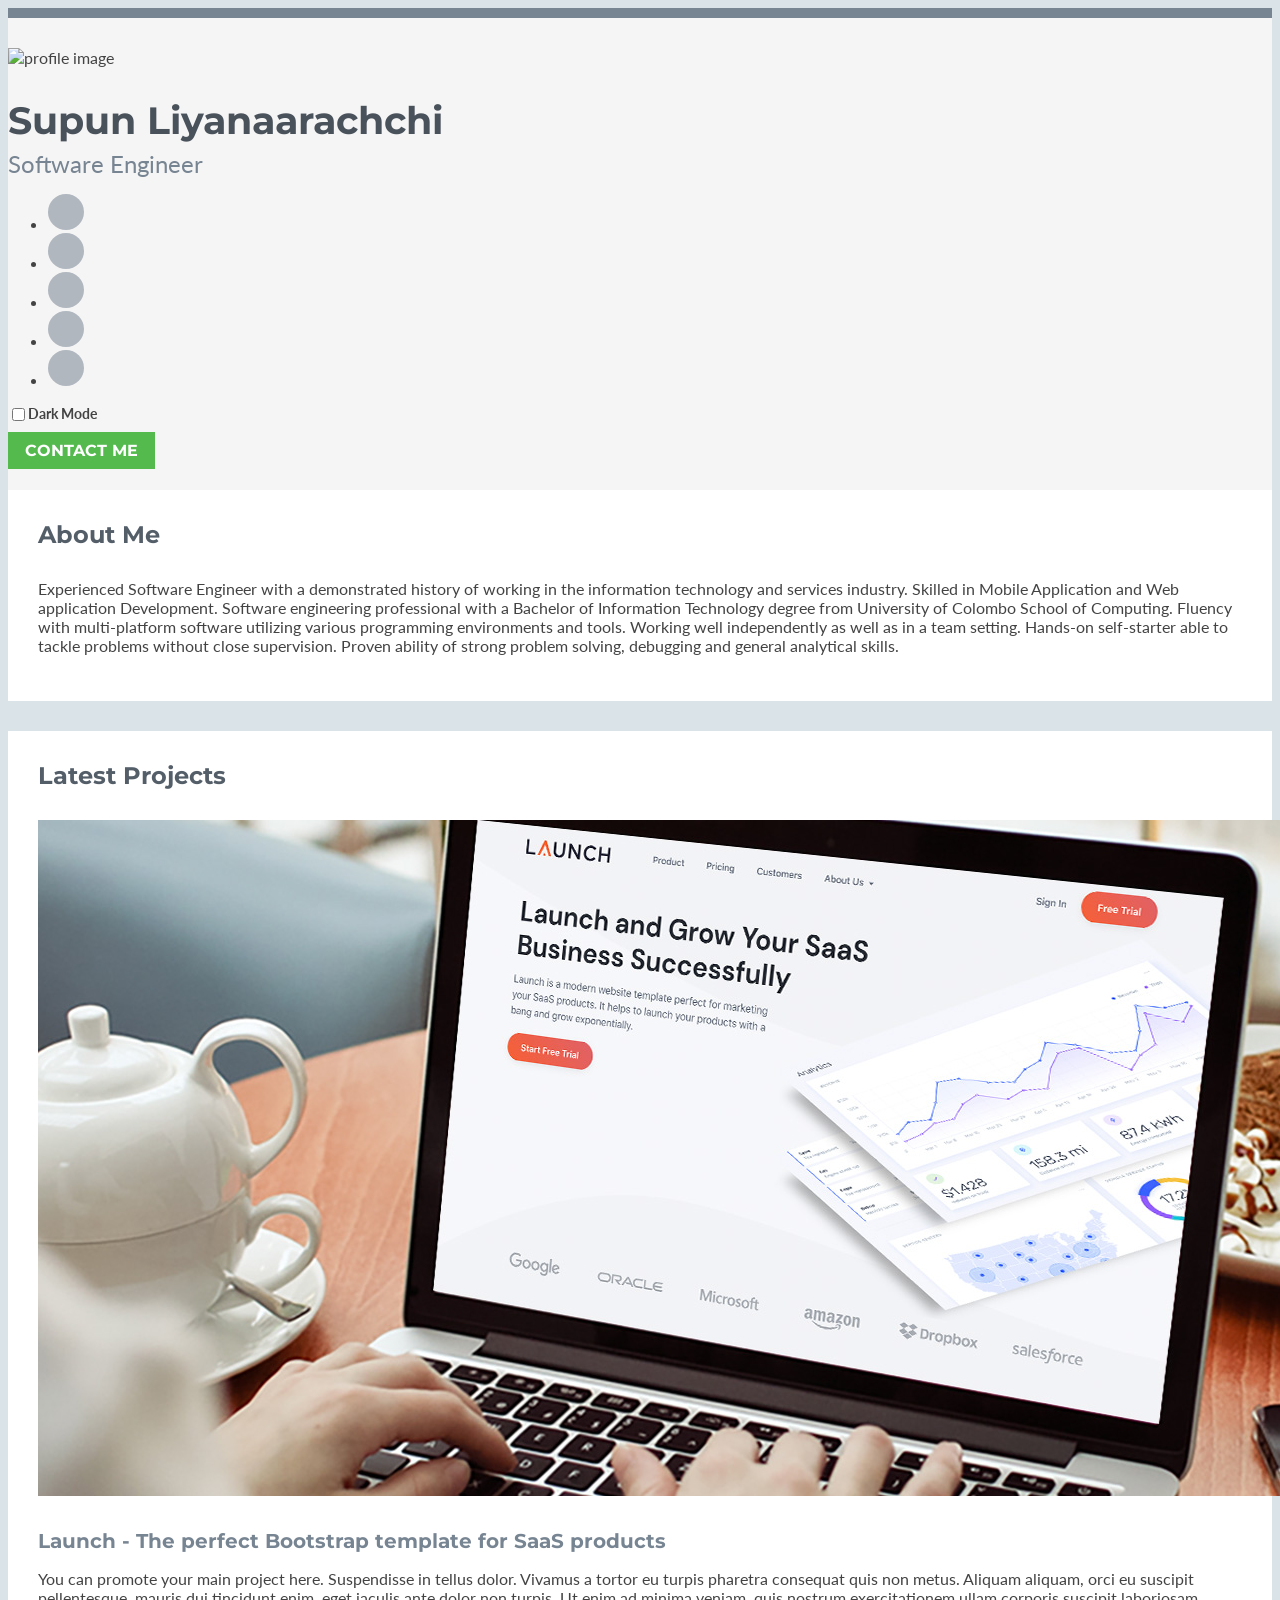
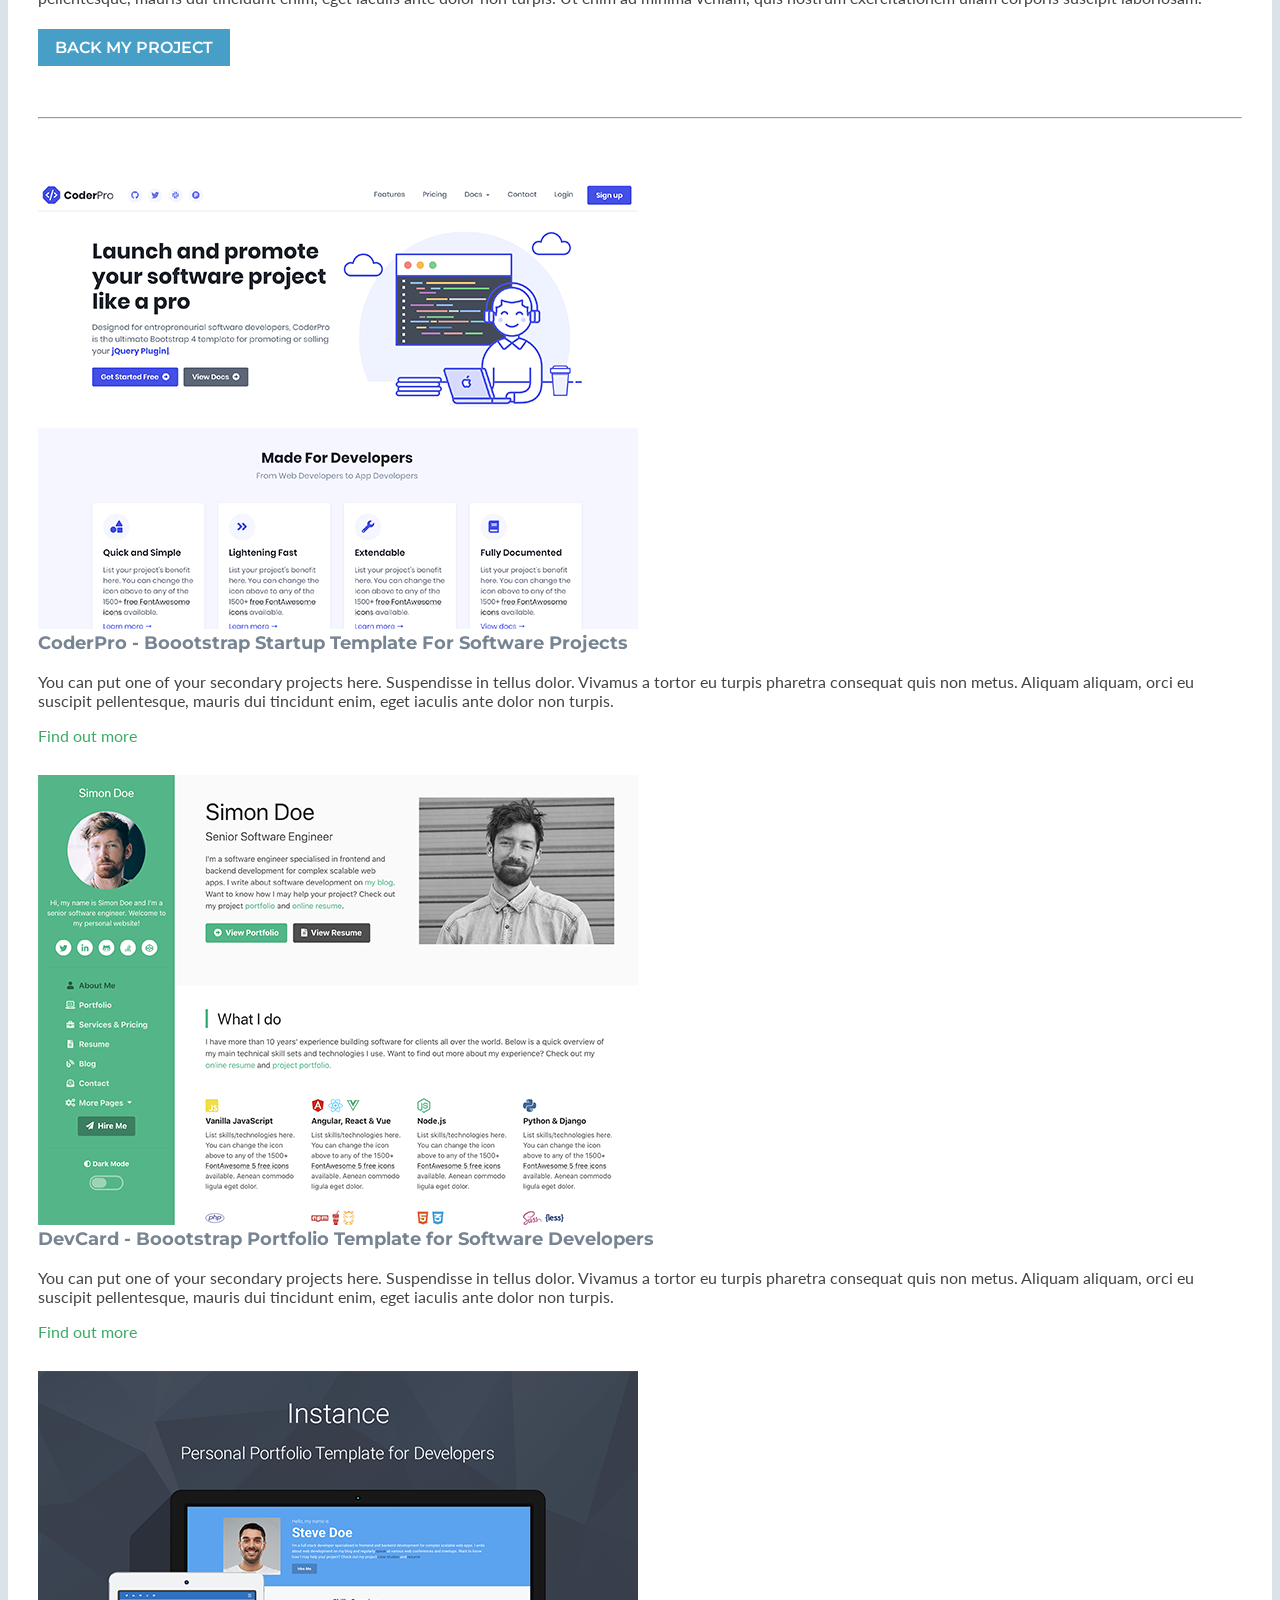
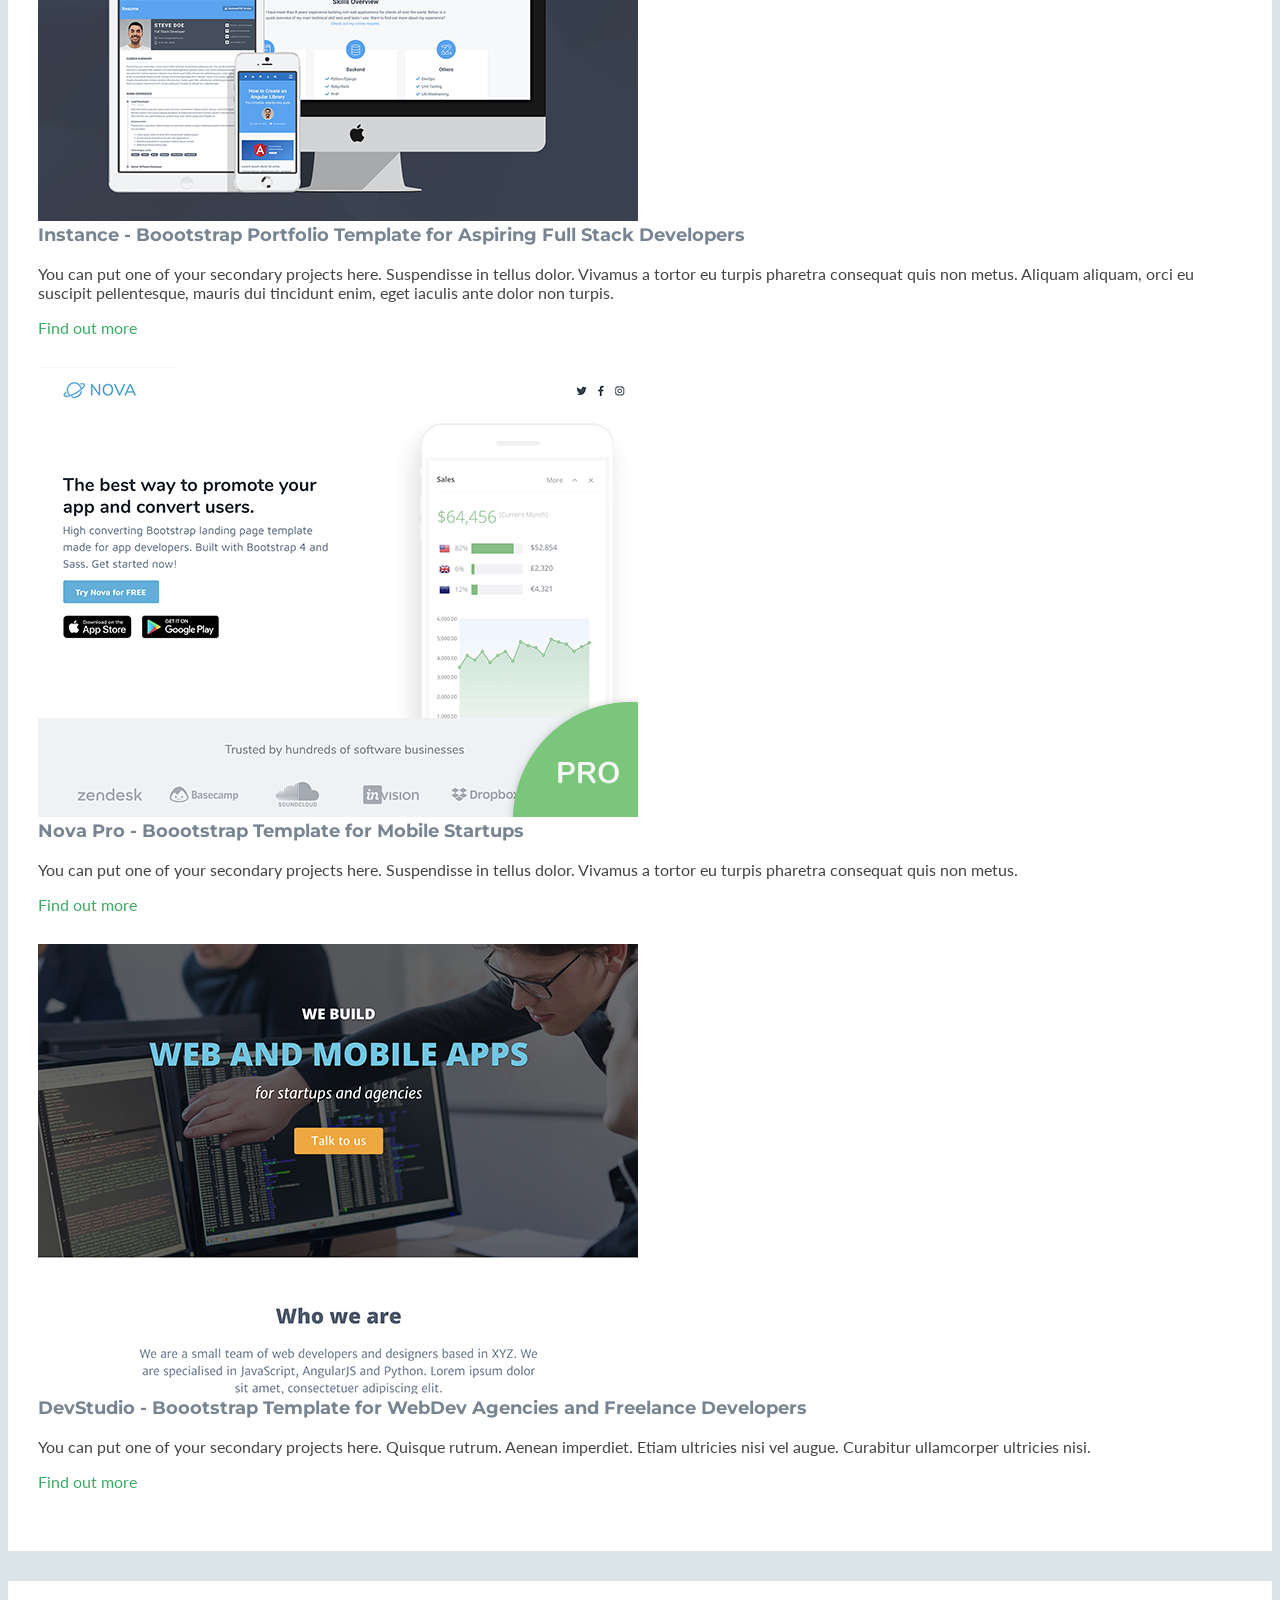
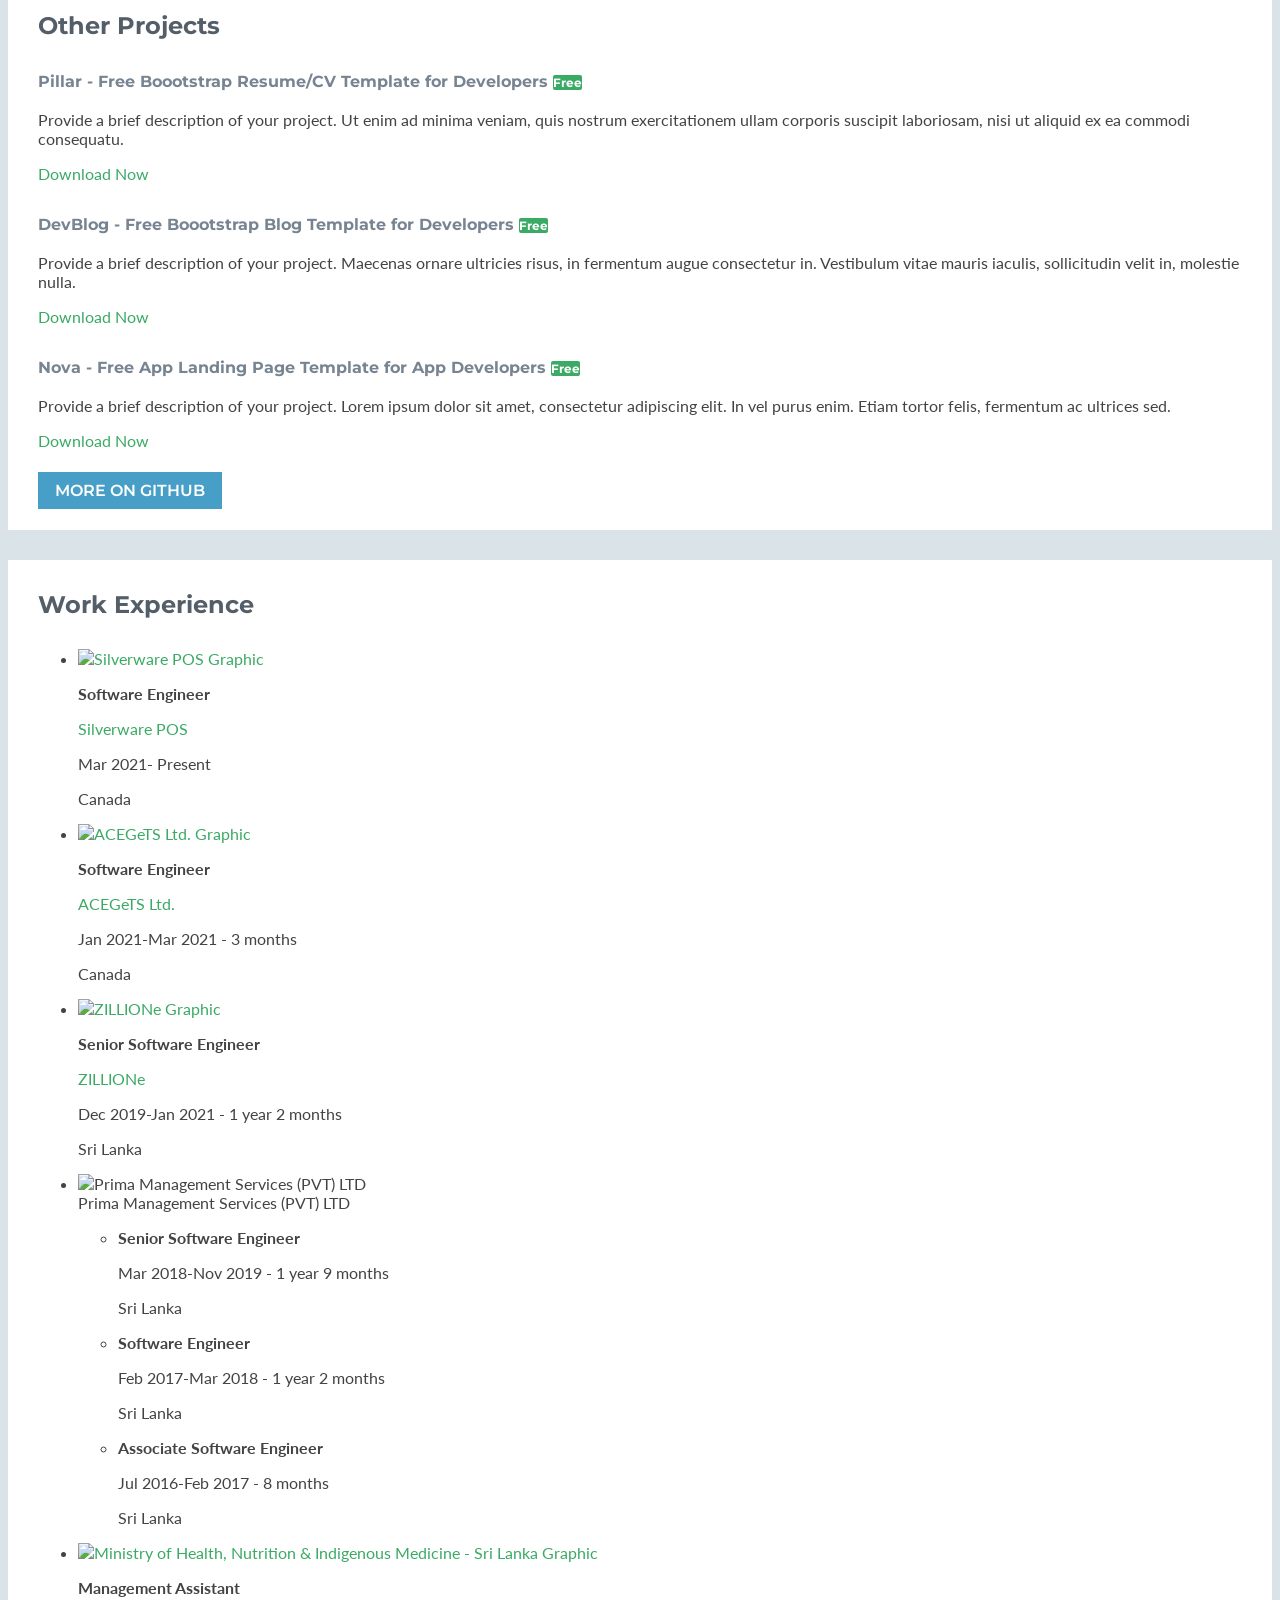
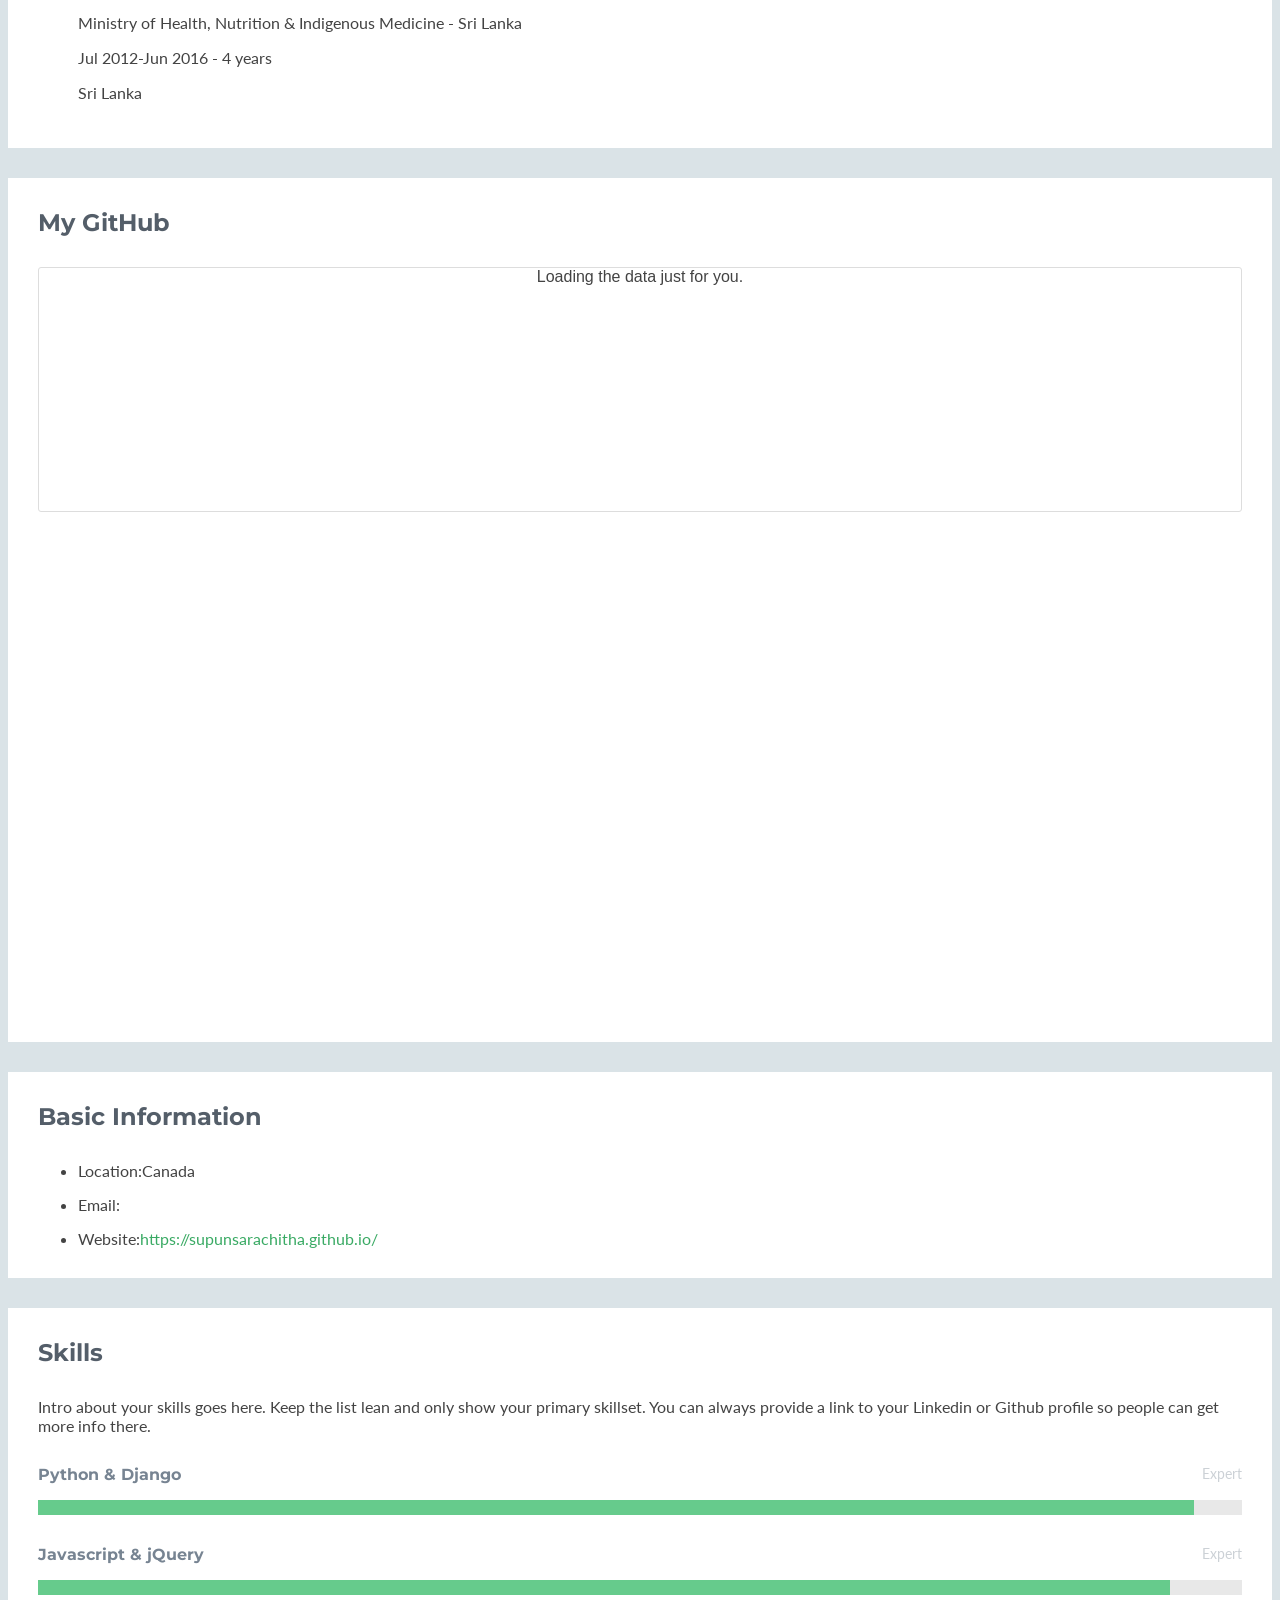
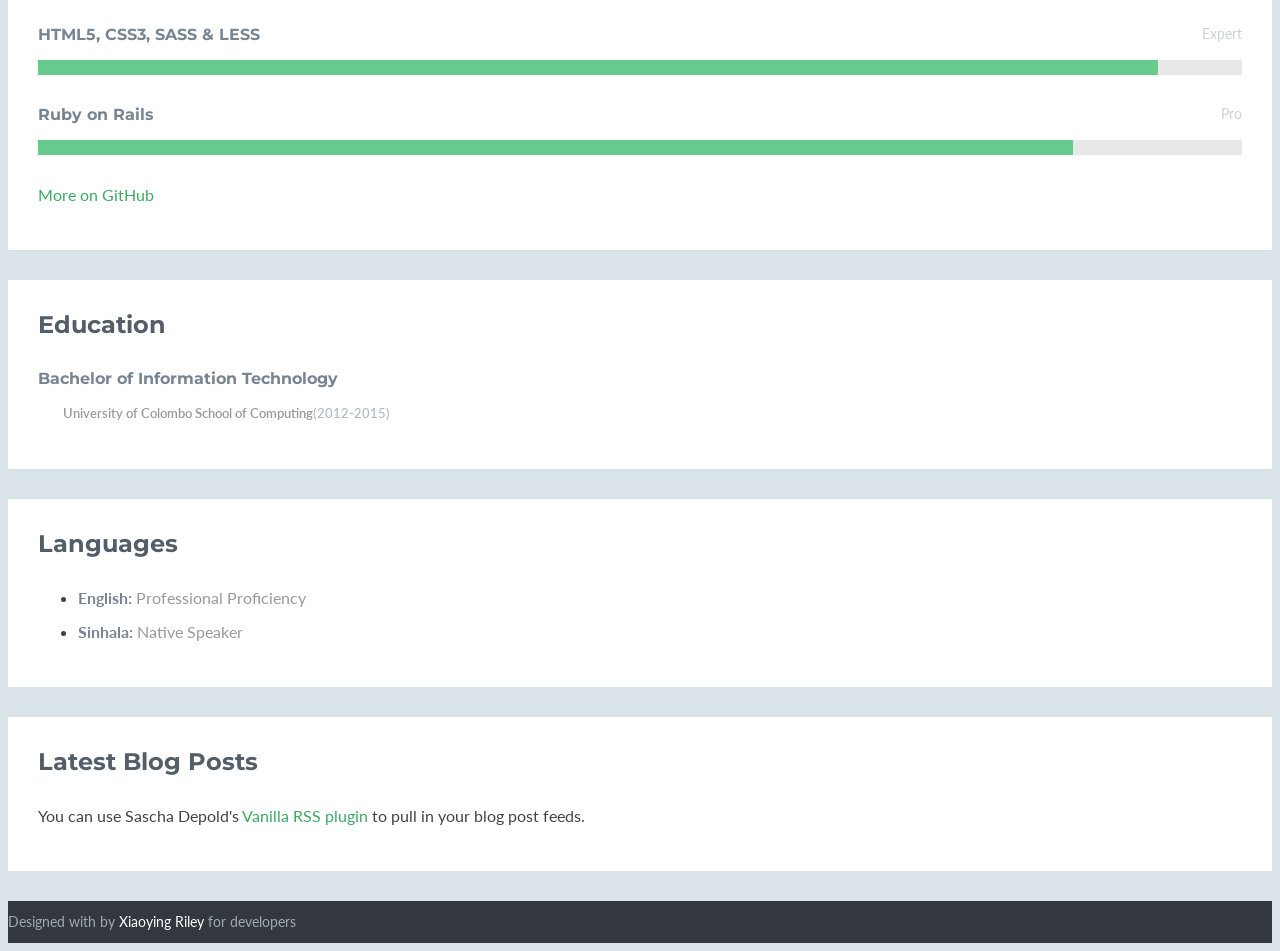
==== index.html @ ef803d2c "github activity" ====
<!DOCTYPE html>
<html lang="en">

<head>
    <title>Supun Liyanaarachchi</title>
    <!-- Meta -->
    <meta charset="utf-8">
    <meta http-equiv="X-UA-Compatible" content="IE=edge">
    <meta name="viewport" content="width=device-width, initial-scale=1.0">
    <meta name="description" content="Boootstrap Portfolio/Resume Theme for Developers">
    <meta name="author" content="Xiaoying Riley at 3rd Wave Media">
    <link rel="shortcut icon" href="favicon.ico">

    <link href='https://fonts.googleapis.com/css?family=Lato:300,400,300italic,400italic' rel='stylesheet'
        type='text/css'>
    <link href='https://fonts.googleapis.com/css?family=Montserrat:400,700' rel='stylesheet' type='text/css'>

    <!-- FontAwesome JS -->
    <script defer src="assets/fontawesome/js/all.js"></script>

    <!-- Global CSS -->
    <link rel="stylesheet" href="assets/plugins/bootstrap/css/bootstrap.min.css">

    <!-- github calendar css -->
    <link rel="stylesheet" href="assets/plugins/github-calendar/dist/github-calendar-responsive.css">
    <!-- github activity css -->
    <link rel="stylesheet" href="https://cdnjs.cloudflare.com/ajax/libs/octicons/2.0.2/octicons.min.css">
    <link rel="stylesheet" href="assets/plugins/github-activity/src/github-activity.css">

    <!-- Theme CSS -->
    <link id="theme-style" rel="stylesheet" href="assets/css/styles.css">

</head>

<body>
    <!-- ******HEADER****** -->
    <header class="header">
        <div class="container">
            <div class="row align-items-center">
                <div class="col">
                    <img class="profile-image img-fluid float-start rounded-circle" height="170" width="170"
                        src="https://media-exp1.licdn.com/dms/image/C5103AQHEOmIhoT8UpA/profile-displayphoto-shrink_800_800/0/1518529132524?e=2147483647&v=beta&t=quNPEr75dv-O14SA8DXEyCL1YV0U2v4oKPKaS4ZX-0k"
                        alt="profile image" />
                    <div class="profile-content">
                        <h1 class="name">Supun Liyanaarachchi</h1>
                        <h2 class="desc">Software Engineer</h2>
                        <ul class="social list-inline">
                            <li class="list-inline-item"><a href="https://www.linkedin.com/in/supunliynaarachchi/"><i
                                        class="fab fa-linkedin-in"></i></a></li>
                            <li class="list-inline-item"><a href="https://github.com/supunsarachitha"><i
                                        class="fab fa-github-alt"></i></a></li>
                            <li class="list-inline-item"><a
                                    href="https://stackoverflow.com/users/9326622/supun-liyanaarachchi"><i
                                        class="fab fa-stack-overflow"></i></a></li>
                            <li class="list-inline-item last-item"><a
                                    href="https://www.facebook.com/ssliyanaarachchi"><i class="fab fa-codepen"></i></a>
                            </li>
                            <li class="list-inline-item"><a href="https://twitter.com/supunsarachitha"><i
                                        class="fab fa-twitter"></i></a></li>
                        </ul>
                    </div>
                    <!--//profile-->
                </div>
                <!--//col-->
                <div class="col-12 col-md-auto">
                    <div class="dark-mode-switch d-flex">
                        <div class="form-check form-switch mx-auto mx-md-0">
                            <input type="checkbox" class="form-check-input me-2" id="darkSwitch" />
                            <label class="custom-control-label" for="darkSwitch">Dark Mode</label>
                        </div>
                    </div>
                    <!--//dark-mode-switch-->
                    <a class="btn btn-cta-primary" href="https://themes.3rdwavemedia.com/" target="_blank"><i
                            class="fas fa-paper-plane"></i> Contact Me</a>
                </div>
                <!--//col-->
            </div>
            <!--//row-->
        </div>
        <!--//container-->
    </header>
    <!--//header-->

    <div class="container sections-wrapper py-5">
        <div class="row">
            <div class="primary col-lg-8 col-12">
                <section class="about section">
                    <div class="section-inner shadow-sm rounded">
                        <h2 class="heading">About Me</h2>
                        <div class="content">
                            <p>Experienced Software Engineer with a demonstrated history of working in the information
                                technology and services industry. Skilled in Mobile Application and Web application
                                Development. Software engineering professional with a Bachelor of Information Technology
                                degree from University of Colombo School of Computing. Fluency with multi-platform
                                software utilizing various programming environments and tools. Working well
                                independently as well as in a team setting. Hands-on self-starter able to tackle
                                problems without close supervision. Proven ability of strong problem solving, debugging
                                and general analytical skills.</p>

                        </div>
                        <!--//content-->
                    </div>
                    <!--//section-inner-->
                </section>
                <!--//section-->

                <section class="latest section">
                    <div class="section-inner shadow-sm rounded">
                        <h2 class="heading">Latest Projects</h2>
                        <div class="content">

                            <div class="item featured text-center">

                                <div class="featured-image has-ribbon">
                                    <a href="https://themes.3rdwavemedia.com/bootstrap-templates/startup/launch-bootstrap-4-template-for-saas-businesses/"
                                        target="_blank">
                                        <img class="img-fluid project-image rounded shadow-sm"
                                            src="assets/images/projects/project-featured.jpg" alt="project name" />
                                    </a>
                                    <div class="ribbon">
                                        <div class="text">New</div>
                                    </div>
                                </div>

                                <h3 class="title mb-3"><a
                                        href="https://themes.3rdwavemedia.com/bootstrap-templates/startup/launch-bootstrap-4-template-for-saas-businesses/"
                                        target="_blank">Launch - The perfect Bootstrap template for SaaS products</a>
                                </h3>

                                <div class="desc text-start">
                                    <p>You can promote your main project here. Suspendisse in tellus dolor. Vivamus a
                                        tortor eu turpis pharetra consequat quis non metus. Aliquam aliquam, orci eu
                                        suscipit pellentesque, mauris dui tincidunt enim, eget iaculis ante dolor non
                                        turpis. Ut enim ad minima veniam, quis nostrum exercitationem ullam corporis
                                        suscipit laboriosam.</p>
                                </div>
                                <!--//desc-->
                                <a class="btn btn-cta-secondary"
                                    href="https://themes.3rdwavemedia.com/bootstrap-templates/startup/launch-bootstrap-4-template-for-saas-businesses/"
                                    target="_blank"><i class="fas fa-thumbs-up"></i> Back my project</a>
                            </div>
                            <!--//item-->
                            <hr class="divider" />
                            <div class="item row">
                                <a class="col-md-4 col-12"
                                    href="https://themes.3rdwavemedia.com/bootstrap-templates/startup/coderpro-bootstrap-4-startup-template-for-software-projects/"
                                    target="_blank">
                                    <img class="img-fluid project-image rounded shadow-sm"
                                        src="assets/images/projects/project-1.png" alt="project name" />
                                </a>
                                <div class="desc col-md-8 col-12">
                                    <h3 class="title"><a
                                            href="https://themes.3rdwavemedia.com/bootstrap-templates/startup/coderpro-bootstrap-4-startup-template-for-software-projects/"
                                            target="_blank">CoderPro - Boootstrap Startup Template For Software
                                            Projects</a></h3>
                                    <p class="mb-2">You can put one of your secondary projects here. Suspendisse in
                                        tellus dolor. Vivamus a tortor eu turpis pharetra consequat quis non metus.
                                        Aliquam aliquam, orci eu suscipit pellentesque, mauris dui tincidunt enim, eget
                                        iaculis ante dolor non turpis.</p>
                                    <p><a class="more-link"
                                            href="https://themes.3rdwavemedia.com/bootstrap-templates/startup/coderpro-bootstrap-4-startup-template-for-software-projects/"
                                            target="_blank"><i class="fas fa-external-link-alt"></i>Find out more</a>
                                    </p>
                                </div>
                                <!--//desc-->
                            </div>
                            <!--//item-->

                            <div class="item row">
                                <a class="col-md-4 col-12"
                                    href="https://themes.3rdwavemedia.com/bootstrap-templates/resume/devcard-bootstrap-4-vcard-portfolio-template-for-software-developers/"
                                    target="_blank">
                                    <img class="img-fluid project-image rounded shadow-sm"
                                        src="assets/images/projects/project-2.png" alt="project name" />
                                </a>
                                <div class="desc col-md-8 col-12">
                                    <h3 class="title"><a
                                            href="https://themes.3rdwavemedia.com/bootstrap-templates/resume/devcard-bootstrap-4-vcard-portfolio-template-for-software-developers/"
                                            target="_blank">DevCard - Boootstrap Portfolio Template for Software
                                            Developers</a></h3>
                                    <p class="mb-2">You can put one of your secondary projects here. Suspendisse in
                                        tellus dolor. Vivamus a tortor eu turpis pharetra consequat quis non metus.
                                        Aliquam aliquam, orci eu suscipit pellentesque, mauris dui tincidunt enim, eget
                                        iaculis ante dolor non turpis.</p>
                                    <p><a class="more-link"
                                            href="https://themes.3rdwavemedia.com/bootstrap-templates/resume/devcard-bootstrap-4-vcard-portfolio-template-for-software-developers/"
                                            target="_blank"><i class="fas fa-external-link-alt"></i>Find out more</a>
                                    </p>
                                </div>
                                <!--//desc-->
                            </div>
                            <!--//item-->

                            <div class="item row">
                                <a class="col-md-4 col-12"
                                    href="https://themes.3rdwavemedia.com/bootstrap-templates/resume/instance-bootstrap-portfolio-theme-for-developers/"
                                    target="_blank">
                                    <img class="img-fluid project-image rounded shadow-sm"
                                        src="assets/images/projects/project-3.png" alt="project name" />
                                </a>
                                <div class="desc col-md-8 col-12">
                                    <h3 class="title"><a
                                            href="https://themes.3rdwavemedia.com/bootstrap-templates/resume/instance-bootstrap-portfolio-theme-for-developers/"
                                            target="_blank">Instance - Boootstrap Portfolio Template for Aspiring Full
                                            Stack Developers</a></h3>
                                    <p class="mb-2">You can put one of your secondary projects here. Suspendisse in
                                        tellus dolor. Vivamus a tortor eu turpis pharetra consequat quis non metus.
                                        Aliquam aliquam, orci eu suscipit pellentesque, mauris dui tincidunt enim, eget
                                        iaculis ante dolor non turpis.</p>
                                    <p><a class="more-link"
                                            href="https://themes.3rdwavemedia.com/bootstrap-templates/resume/instance-bootstrap-portfolio-theme-for-developers/"
                                            target="_blank"><i class="fas fa-external-link-alt"></i>Find out more</a>
                                    </p>
                                </div>
                                <!--//desc-->
                            </div>
                            <!--//item-->

                            <div class="item row">
                                <a class="col-md-4 col-12"
                                    href="https://themes.3rdwavemedia.com/bootstrap-templates/startup/bootstrap-template-for-mobile-apps-nova-pro/"
                                    target="_blank">
                                    <img class="img-fluid project-image rounded shadow-sm"
                                        src="assets/images/projects/project-4.png" alt="project name" />
                                </a>
                                <div class="desc col-md-8 col-12">
                                    <h3 class="title"><a
                                            href="https://themes.3rdwavemedia.com/bootstrap-templates/startup/bootstrap-template-for-mobile-apps-nova-pro/"
                                            target="_blank">Nova Pro - Boootstrap Template for Mobile Startups</a></h3>
                                    <p class="mb-2">You can put one of your secondary projects here. Suspendisse in
                                        tellus dolor. Vivamus a tortor eu turpis pharetra consequat quis non metus.</p>
                                    <p><a class="more-link"
                                            href="https://themes.3rdwavemedia.com/bootstrap-templates/startup/bootstrap-template-for-mobile-apps-nova-pro/"
                                            target="_blank"><i class="fas fa-external-link-alt"></i>Find out more</a>
                                    </p>
                                </div>
                                <!--//desc-->
                            </div>
                            <!--//item-->
                            <div class="item row">
                                <a class="col-md-4 col-12"
                                    href="https://themes.3rdwavemedia.com/bootstrap-templates/startup/devstudio-bootstrap-theme-for-web-development-agencies-and-developers/"
                                    target="_blank">
                                    <img class="img-fluid project-image rounded shadow-sm"
                                        src="assets/images/projects/project-5.png" alt="project name" />
                                </a>
                                <div class="desc col-md-8 col-12">
                                    <h3 class="title"><a
                                            href="https://themes.3rdwavemedia.com/bootstrap-templates/startup/devstudio-bootstrap-theme-for-web-development-agencies-and-developers/"
                                            target="_blank">DevStudio - Boootstrap Template for WebDev Agencies and
                                            Freelance Developers</a></h3>
                                    <p class="mb-2"> You can put one of your secondary projects here. Quisque rutrum.
                                        Aenean imperdiet. Etiam ultricies nisi vel augue. Curabitur ullamcorper
                                        ultricies nisi.</p>
                                    <p><a class="more-link"
                                            href="https://themes.3rdwavemedia.com/bootstrap-templates/startup/devstudio-bootstrap-theme-for-web-development-agencies-and-developers/"
                                            target="_blank"><i class="fas fa-external-link-alt"></i>Find out more</a>
                                    </p>
                                </div>
                                <!--//desc-->
                            </div>
                            <!--//item-->

                        </div>
                        <!--//content-->
                    </div>
                    <!--//section-inner-->
                </section>
                <!--//section-->

                <section class="projects section">
                    <div class="section-inner shadow-sm rounded">
                        <h2 class="heading">Other Projects</h2>
                        <div class="content">
                            <div class="item">
                                <h3 class="title"><a
                                        href="https://themes.3rdwavemedia.com/bootstrap-templates/resume/free-bootstrap4-resume-cv-template-for-developers-pillar/"
                                        target="_blank">Pillar - Free Boootstrap Resume/CV Template for Developers</a>
                                    <span class="badge badge-theme">Free</span></h3>
                                <p class="summary">Provide a brief description of your project. Ut enim ad minima
                                    veniam, quis nostrum exercitationem ullam corporis suscipit laboriosam, nisi ut
                                    aliquid ex ea commodi consequatu.</p>
                                <p><a class="more-link"
                                        href="https://themes.3rdwavemedia.com/bootstrap-templates/resume/free-bootstrap4-resume-cv-template-for-developers-pillar/"
                                        target="_blank"><i class="fas fa-external-link-alt"></i>Download Now</a></p>
                            </div>
                            <!--//item-->
                            <div class="item">
                                <h3 class="title"><a
                                        href="https://themes.3rdwavemedia.com/bootstrap-templates/speciality/devblog-free-bootstrap-4-blog-template-for-developers/"
                                        target="_blank">DevBlog - Free Boootstrap Blog Template for Developers</a> <span
                                        class="badge badge-theme">Free</span></h3>
                                <p class="summary">Provide a brief description of your project. Maecenas ornare
                                    ultricies risus, in fermentum augue consectetur in. Vestibulum vitae mauris iaculis,
                                    sollicitudin velit in, molestie nulla. </p>
                                <p><a class="more-link"
                                        href="https://themes.3rdwavemedia.com/bootstrap-templates/speciality/devblog-free-bootstrap-4-blog-template-for-developers/"
                                        target="_blank"><i class="fas fa-external-link-alt"></i>Download Now</a></p>
                            </div>
                            <!--//item-->
                            <div class="item">
                                <h3 class="title"><a
                                        href="https://themes.3rdwavemedia.com/bootstrap-templates/startup/nova-bootstrap-landing-page-template-for-mobile-apps/"
                                        target="_blank">Nova - Free App Landing Page Template for App Developers</a>
                                    <span class="badge badge-theme">Free</span></h3>
                                <p class="summary">Provide a brief description of your project. Lorem ipsum dolor sit
                                    amet, consectetur adipiscing elit. In vel purus enim. Etiam tortor felis, fermentum
                                    ac ultrices sed.</p>
                                <p><a class="more-link"
                                        href="https://themes.3rdwavemedia.com/bootstrap-templates/startup/nova-bootstrap-landing-page-template-for-mobile-apps/"
                                        target="_blank"><i class="fas fa-external-link-alt"></i>Download Now</a></p>
                            </div>
                            <!--//item-->

                            <a class="btn btn-cta-secondary" href="#">More on GitHub <i
                                    class="fas fa-chevron-right pt-1"></i></a>

                        </div>
                        <!--//content-->
                    </div>
                    <!--//section-inner-->
                </section>
                <!--//section-->

                <section class="experience section">
                    <div class="section-inner shadow-sm rounded">
                        <h2 class="heading">Work Experience</h2>
                        <div class="content">
                            
                            <ul>
                                <li data-section="currentPositionsDetails"><a href="https://www.linkedin.com/company/silverwarepos?trk=public_profile_experience-item_profile-section-card_image-click" data-tracking-control-name="public_profile_experience-item_profile-section-card_image-click" data-tracking-will-navigate=""><img data-ghost-classes="artdeco-entity-image--ghost" data-ghost-url="https://static-exp1.licdn.com/sc/h/3dtfvv2esz58o2zimai1h3v2d" alt="Silverware POS Graphic" src="https://media-exp1.licdn.com/dms/image/C4D0BAQG6usCFtfNvqQ/company-logo_100_100/0/1520608640638?e=1655942400&amp;v=beta&amp;t=It7nSBOIxE_bzHGw9LdPoq_hMvAUIcFvcooMQnG-dDA" /></a>
                                <div>
                                <p><strong>Software Engineer</strong></p>
                                <p><a href="https://www.linkedin.com/company/silverwarepos?trk=public_profile_experience-item_profile-section-card_subtitle-click" data-tracking-control-name="public_profile_experience-item_profile-section-card_subtitle-click" data-tracking-will-navigate="">Silverware POS</a></p>
                                <div>
                                <p><time>Mar 2021</time>- Present</p>
                                <p>Canada</p>
                                </div>
                                </div>
                                </li>
                                <li data-section="pastPositionsDetails"><a href="https://www.linkedin.com/company/acegets?trk=public_profile_experience-item_profile-section-card_image-click" data-tracking-control-name="public_profile_experience-item_profile-section-card_image-click" data-tracking-will-navigate=""><img data-ghost-classes="artdeco-entity-image--ghost" data-ghost-url="https://static-exp1.licdn.com/sc/h/3dtfvv2esz58o2zimai1h3v2d" alt="ACEGeTS Ltd. Graphic" src="https://media-exp1.licdn.com/dms/image/C560BAQFDNVJv9rpn-g/company-logo_100_100/0/1621372270381?e=1655942400&amp;v=beta&amp;t=Z8d1a4zs6W7-lN0ahIS2Ry5ThI_vECAbMlPOnvpbhMQ" /></a>
                                <div>
                                <p><strong>Software Engineer</strong></p>
                                <p><a href="https://www.linkedin.com/company/acegets?trk=public_profile_experience-item_profile-section-card_subtitle-click" data-tracking-control-name="public_profile_experience-item_profile-section-card_subtitle-click" data-tracking-will-navigate="">ACEGeTS Ltd.</a></p>
                                <div>
                                <p><time>Jan 2021</time>-<time>Mar 2021 -&nbsp;</time>3 months</p>
                                <p>Canada</p>
                                </div>
                                </div>
                                </li>
                                <li data-section="pastPositionsDetails"><a href="https://www.linkedin.com/company/zillione?trk=public_profile_experience-item_profile-section-card_image-click" data-tracking-control-name="public_profile_experience-item_profile-section-card_image-click" data-tracking-will-navigate=""><img data-ghost-classes="artdeco-entity-image--ghost" data-ghost-url="https://static-exp1.licdn.com/sc/h/3dtfvv2esz58o2zimai1h3v2d" alt="ZILLIONe Graphic" src="https://media-exp1.licdn.com/dms/image/C560BAQGYh4rrUYBYOA/company-logo_100_100/0/1612410841881?e=1655942400&amp;v=beta&amp;t=NizSPtelvcMw4BnJaFmkA6wG0iB_v7CAoY4exoJI12o" /></a>
                                <div>
                                <p><strong>Senior Software Engineer</strong></p>
                                <p><a href="https://www.linkedin.com/company/zillione?trk=public_profile_experience-item_profile-section-card_subtitle-click" data-tracking-control-name="public_profile_experience-item_profile-section-card_subtitle-click" data-tracking-will-navigate="">ZILLIONe</a></p>
                                <div>
                                <p><time>Dec 2019</time>-<time>Jan 2021 -&nbsp;</time>1 year 2 months</p>
                                <p>Sri Lanka</p>
                                </div>
                                </div>
                                </li>
                                <li data-numcurrent="0" data-numpast="3">
                                <div>
                                <div><img data-ghost-classes="artdeco-entity-image--ghost" data-ghost-url="https://static-exp1.licdn.com/sc/h/3dtfvv2esz58o2zimai1h3v2d" alt="Prima Management Services (PVT) LTD" src="https://media-exp1.licdn.com/dms/image/C560BAQFjbReGTP3vQQ/company-logo_100_100/0/1638871559501?e=1655942400&amp;v=beta&amp;t=-69w88TSMnz2Y0bIYT5Ha_1I0QFauehqnsYHi9cgJaE" /></div>
                                <div>Prima Management Services (PVT) LTD</div>
                                </div>
                                <ul>
                                <li data-section="pastPositionsDetails">
                                <div>
                                <p><strong>Senior Software Engineer</strong></p>
                                <div>
                                <p><time>Mar 2018</time>-<time>Nov 2019 -&nbsp;</time>1 year 9 months</p>
                                <p>Sri Lanka</p>
                                </div>
                                </div>
                                </li>
                                <li data-section="pastPositionsDetails">
                                <div>
                                <p><strong>Software Engineer</strong></p>
                                <div>
                                <p><time>Feb 2017</time>-<time>Mar 2018 -&nbsp;</time>1 year 2 months</p>
                                <p>Sri Lanka</p>
                                </div>
                                </div>
                                </li>
                                <li data-section="pastPositionsDetails">
                                <div>
                                <p><strong>Associate Software Engineer</strong></p>
                                <div>
                                <p><time>Jul 2016</time>-<time>Feb 2017 -&nbsp;</time>8 months</p>
                                <p>Sri Lanka</p>
                                </div>
                                </div>
                                </li>
                                </ul>
                                </li>
                                <li data-section="pastPositionsDetails"><a href="https://www.linkedin.com/company/ministry-of-health-sri-lanka?trk=public_profile_experience-item_profile-section-card_image-click" data-tracking-control-name="public_profile_experience-item_profile-section-card_image-click" data-tracking-will-navigate=""><img data-ghost-classes="artdeco-entity-image--ghost" data-ghost-url="https://static-exp1.licdn.com/sc/h/3dtfvv2esz58o2zimai1h3v2d" alt="Ministry of Health, Nutrition &amp; Indigenous Medicine - Sri Lanka Graphic" src="https://media-exp1.licdn.com/dms/image/C510BAQFl01DQn4mUPg/company-logo_100_100/0/1573695292546?e=1655942400&amp;v=beta&amp;t=KSmvHmxSQPS6GusTMBH23mx2wb5C1ZfWkVczYmuHcHI" /></a>
                                <div>
                                <p><strong>Management Assistant</strong></p>
                                <p>Ministry of Health, Nutrition &amp; Indigenous Medicine - Sri Lanka</p>
                                <div>
                                <p><time>Jul 2012</time>-<time>Jun 2016 -&nbsp;</time>4 years</p>
                                <p>Sri Lanka</p>
                                </div>
                                </div>
                                </li>
                                </ul>

                        </div>
                        <!--//content-->
                    </div>
                    <!--//section-inner-->
                </section>
                <!--//section-->
                <section class="github section">

                    <div class="section-inner shadow-sm rounded">
                        <h2 class="heading">My GitHub</h2>
                       <!-- Include the library. -->
<script
  src="https://unpkg.com/github-calendar@latest/dist/github-calendar.min.js"
></script>

<!-- Optionally, include the theme (if you don't want to struggle to write the CSS) -->
<link
   rel="stylesheet"
   href="https://unpkg.com/github-calendar@latest/dist/github-calendar-responsive.css"
/>

<!-- Prepare a container for your calendar. -->
<div class="calendar">
    <!-- Loading stuff -->
    Loading the data just for you.
</div>

<script>
    //GitHubCalendar(".calendar", "supunsarachitha");
    // or enable responsive functionality
    GitHubCalendar(".calendar", "supunsarachitha", { responsive: true });
</script>

<link rel="stylesheet" href="https://unpkg.com/octicons@4.4.0/build/font/octicons.css">
<link rel="stylesheet" href="https://unpkg.com/github-activity-feed@latest/dist/github-activity.min.css">

<script type="text/javascript" src="https://unpkg.com/mustache@4.2.0/mustache.min.js"></script>
<script type="text/javascript" src="https://unpkg.com/github-activity-feed@latest/dist/github-activity.min.js"></script>

<!-- if using dark theme add this in addition to the main CSS file -->
<link rel="stylesheet" href="https://unpkg.com/github-activity-feed@latest/dist/github-activity.dark.min.css">

                        <div id="ghfeed" class="ghfeed">
                        </div>
                        <!--//ghfeed-->
                        <script>
                            GitHubActivity.feed({
                                username: "supunsarachitha",
                                repository: "your-repo", // optional
                                selector: "#feed",
                                limit: 20, // optional
                                });
                        </script>
                    </div>
                    <!--//secton-inner-->
                </section>
                <!--//section-->
            </div>
            <!--//primary-->
            <div class="secondary col-lg-4 col-12">
                <aside class="info aside section">
                    <div class="section-inner shadow-sm rounded">
                        <h2 class="heading sr-only">Basic Information</h2>
                        <div class="content">
                            <ul class="list-unstyled">
                                <li><i class="fas fa-map-marker-alt"></i><span class="sr-only">Location:</span>Canada
                                </li>
                                <li><i class="fas fa-envelope"></i><span class="sr-only">Email:</span><a href="#"></a>
                                </li>
                                <li><i class="fas fa-link"></i><span class="sr-only">Website:</span><a
                                        href="#">https://supunsarachitha.github.io/</a></li>
                            </ul>
                        </div>
                        <!--//content-->
                    </div>
                    <!--//section-inner-->
                </aside>
                <!--//aside-->

                <aside class="skills aside section">
                    <div class="section-inner shadow-sm rounded">
                        <h2 class="heading">Skills</h2>
                        <div class="content">
                            <p class="intro">
                                Intro about your skills goes here. Keep the list lean and only show your primary
                                skillset. You can always provide a link to your Linkedin or Github profile so people can
                                get more info there.</p>

                            <div class="skillset">

                                <div class="item">
                                    <h3 class="level-title">Python &amp; Django<span class="level-label"
                                            data-bs-toggle="tooltip" data-bs-placement="left"
                                            title="You can use the tooltip to explain more about your skill level..."><i
                                                class="fas fa-info-circle"></i>Expert</span></h3>

                                    <div class="level-bar progress">
                                        <div class="progress-bar level-bar-inner" role="progressbar" style="width: 96%"
                                            aria-valuenow="96" aria-valuemin="0" aria-valuemax="96"></div>
                                    </div>
                                    <!--//level-bar-->
                                </div>
                                <!--//item-->

                                <div class="item">
                                    <h3 class="level-title">Javascript &amp; jQuery<span class="level-label"
                                            data-bs-toggle="tooltip" data-bs-placement="left"
                                            title="You can use the tooltip to explain more about your skill level..."><i
                                                class="fas fa-info-circle"></i>Expert</span></h3>
                                    <div class="level-bar progress">
                                        <div class="progress-bar level-bar-inner" role="progressbar" style="width: 94%"
                                            aria-valuenow="94" aria-valuemin="0" aria-valuemax="94"></div>
                                    </div>
                                    <!--//level-bar-->
                                </div>
                                <!--//item-->

                                <div class="item">
                                    <h3 class="level-title">HTML5, CSS3, SASS &amp; LESS<span class="level-label"
                                            data-bs-toggle="tooltip" data-bs-placement="left"
                                            title="You can use the tooltip to explain more about your skill level..."><i
                                                class="fas fa-info-circle"></i>Expert</span></h3>
                                    <div class="level-bar progress">
                                        <div class="progress-bar level-bar-inner" role="progressbar" style="width: 93%"
                                            aria-valuenow="93" aria-valuemin="0" aria-valuemax="96"></div>
                                    </div>
                                    <!--//level-bar-->
                                </div>
                                <!--//item-->

                                <div class="item">
                                    <h3 class="level-title">Ruby on Rails<span class="level-label"
                                            data-bs-toggle="tooltip" data-placement="left"
                                            title="You can use the tooltip to explain more about your skill level..."><i
                                                class="fas fa-info-circle"></i>Pro</span></h3>
                                    <div class="level-bar progress">
                                        <div class="progress-bar level-bar-inner" role="progressbar" style="width: 86%"
                                            aria-valuenow="86" aria-valuemin="0" aria-valuemax="96"></div>
                                    </div>
                                    <!--//level-bar-->
                                </div>
                                <!--//item-->

                                <p><a class="more-link" href="#"><i class="fas fa-external-link-alt"></i>More on
                                        GitHub</a></p>
                            </div>
                        </div>
                        <!--//content-->
                    </div>
                    <!--//section-inner-->
                </aside>
                <!--//section-->


                <aside class="education aside section">
                    <div class="section-inner shadow-sm rounded">
                        <h2 class="heading">Education</h2>
                        <div class="content">
                            <div class="item">
                                <h3 class="title"><i class="fas fa-graduation-cap"></i> Bachelor of Information Technology</h3>
                                <h4 class="university"> University of Colombo School of Computing<span class="year">(2012-2015)</span>
                                </h4>
                            </div>
                            <!--//item-->
                            <!-- <div class="item">
                                <h3 class="title"><i class="fas fa-graduation-cap"></i> BSc Computer Science</h3>
                                <h4 class="university">University of Bristol <span class="year">(2013-2017)</span></h4>
                            </div> -->
                            <!--//item-->
                        </div>
                        <!--//content-->
                    </div>
                    <!--//section-inner-->
                </aside>
                <!--//section-->

                <aside class="languages aside section">
                    <div class="section-inner shadow-sm rounded">
                        <h2 class="heading">Languages</h2>
                        <div class="content">
                            <ul class="list-unstyled">
                                <li class="item">
                                    <span class="title"><strong>English:</strong></span>
                                    <span class="level">Professional Proficiency <br class="visible-xs" /><i
                                            class="fas fa-star"></i> <i class="fas fa-star"></i> <i
                                            class="fas fa-star"></i> <i class="fas fa-star"></i> <i
                                            class="fas fa-star"></i> </span>
                                </li>
                                <!--//item-->
                                <li class="item">
                                    <span class="title"><strong>Sinhala:</strong></span>
                                    <span class="level"> Native Speaker <br class="visible-sm visible-xs" /><i
                                            class="fas fa-star"></i> <i class="fas fa-star"></i> <i
                                            class="fas fa-star"></i> <i class="fas fa-star-half"></i></span>
                                </li>
                                <!--//item-->
                            </ul>
                        </div>
                        <!--//content-->
                    </div>
                    <!--//section-inner-->
                </aside>
                <!--//section-->

                <aside class="blog aside section">
                    <div class="section-inner shadow-sm rounded">
                        <h2 class="heading">Latest Blog Posts</h2>
                        <p>You can use Sascha Depold's <a href="https://github.com/sdepold/jquery-rss"
                                target="_blank">Vanilla RSS plugin</a> to pull in your blog post feeds.</p>
                        <div id="rss-feeds" class="content">

                        </div>
                        <!--//content-->
                    </div>
                    <!--//section-inner-->
                </aside>
                <!--//section-->


            </div>
            <!--//secondary-->
        </div>
        <!--//row-->
    </div>
    <!--//masonry-->

    <!-- ******FOOTER****** -->
    <footer class="footer">
        <div class="container text-center">
            <!--/* This template is free as long as you keep the attribution link below. Thank you for your support. :) If you'd like to use the template without the attribution, you can buy the commercial license via our website: themes.3rdwavemedia.com */-->
            <small class="copyright">Designed with <i class="fas fa-heart"></i> by <a
                    href="https://themes.3rdwavemedia.com" target="_blank">Xiaoying Riley</a> for developers</small>
        </div>
        <!--//container-->
    </footer>
    <!--//footer-->

    <!-- Javascript -->
    <script type="text/javascript" src="assets/plugins/popper.min.js"></script>
    <script type="text/javascript" src="assets/plugins/bootstrap/js/bootstrap.min.js"></script>
    <script type="text/javascript" src="assets/plugins/vanilla-rss/dist/rss.global.min.js"></script>
    <script type="text/javascript" src="assets/plugins/dark-mode-switch/dark-mode-switch.min.js"></script>
    <!-- github calendar plugin -->
    <script type="text/javascript" src="assets/plugins/github-calendar/dist/github-calendar.min.js"></script>
    <!-- github activity plugin -->
    <script type="text/javascript" src="//cdnjs.cloudflare.com/ajax/libs/mustache.js/0.7.2/mustache.min.js"></script>
    <script type="text/javascript" src="assets/plugins/github-activity/src/github-activity.js"></script>
    <!-- custom js -->
    <script type="text/javascript" src="assets/js/main.js"></script>
    <script src="https://unpkg.com/github-calendar@latest/dist/github-calendar.min.js">
    </script>



</body>

</html>
---- assets/plugins/github-calendar/dist/github-calendar-responsive.css ----
:root {
  --color-calendar-graph-day-bg: #dddbdb;
  --color-calendar-graph-day-L1-bg: #39dd34;
  --color-calendar-graph-day-L2-bg: #45a045;
  --color-calendar-graph-day-L3-bg: #047526;
  --color-calendar-graph-day-L4-bg: #0a4208;
}

rect.ContributionCalendar-day[data-level='0'] {
    fill: var(--color-calendar-graph-day-bg);
}

rect.ContributionCalendar-day[data-level='1'] {
    fill: var(--color-calendar-graph-day-L1-bg);
}

rect.ContributionCalendar-day[data-level='2'] {
    fill: var(--color-calendar-graph-day-L2-bg);
}

rect.ContributionCalendar-day[data-level='3'] {
    fill: var(--color-calendar-graph-day-L3-bg);
}

rect.ContributionCalendar-day[data-level='4'] {
    fill: var(--color-calendar-graph-day-L4-bg);
}

.calendar .width-full > .float-left {
    display: none;
}

.calendar {
    font-family: Helvetica, arial;
    border: 1px solid #DDDDDD;
    border-radius: 3px;
    min-height: 243px;
    text-align: center;
    margin: 0 auto;
}

.calendar-graph text.wday,
.calendar-graph text.month {
    font-size: 10px;
    fill: #aaa;
}

.contrib-legend {
    text-align: right;
    padding: 0 14px 10px 0;
    display: inline-block;
    float: right;
}

.contrib-legend .legend {
    display: inline-block;
    list-style: none;
    margin: 0 5px;
    position: relative;
    bottom: -1px;
    padding: 0;
}

.contrib-legend .legend li {
    display: inline-block;
    width: 10px;
    height: 10px;
}

.text-small {
    font-size: 12px;
    color: #767676;
}

.calendar-graph {
    padding: 5px 0 0;
    text-align: center;
}

.contrib-column {
    padding: 15px 0;
    text-align: center;
    border-left: 1px solid #ddd;
    border-top: 1px solid #ddd;
    font-size: 11px;
}

.contrib-column-first {
    border-left: 0;
}

.table-column {
    display: table-cell;
    width: 1%;
    padding-right: 10px;
    padding-left: 10px;
    vertical-align: top;
}

.contrib-number {
    font-weight: 300;
    line-height: 1.3em;
    font-size: 24px;
    display: block;
    color: #333;
}

.calendar img.spinner {
    width: 70px;
    margin-top: 50px;
    min-height: 70px;
}

.monospace {
    text-align: center;
    color: #000;
    font-family: monospace;
}

.monospace a {
    color: #1D75AB;
    text-decoration: none;
}

.contrib-footer {
    font-size: 11px;
    padding: 0 10px 12px;
    text-align: left;
    width: 100%;
    box-sizing: border-box;
    height: 26px;
}

.left.text-muted {
    float: left;
    margin-left: 9px;
    color: #767676;
}
.left.text-muted a {
    color: #4078c0;
    text-decoration: none;
}
.left.text-muted a:hover,
.monospace a:hover {
    text-decoration: underline;
}

h2.f4.text-normal.mb-3 {
    display: none;
}

.float-left.text-gray {
    float: left;
}
#user-activity-overview{
    display:none;
}

.day-tooltip {
    white-space: nowrap;
    position: absolute;
    z-index: 99999;
    padding: 10px;
    font-size: 12px;
    color: #959da5;
    text-align: center;
    background: rgba(0,0,0,.85);
    border-radius: 3px;
    display: none;
    pointer-events: none;
}
.day-tooltip strong {
    color: #dfe2e5;
}
.day-tooltip.is-visible {
    display: block;
}
.day-tooltip:after {
    position: absolute;
    bottom: -10px;
    left: 50%;
    width: 5px;
    height: 5px;
    box-sizing: border-box;
    margin: 0 0 0 -5px;
    content: " ";
    border: 5px solid transparent;
    border-top-color: rgba(0,0,0,.85)
}

text.ContributionCalendar-label {
    fill: #ccc;
    font-size: 11px;
}
---- assets/plugins/github-activity/src/github-activity.css ----
/*!
 * GitHub Activity Stream - v0.1.4 - 10/7/2015
 * https://github.com/caseyscarborough/github-activity
 *
 * Copyright (c) 2015 Casey Scarborough
 * MIT License
 * http://opensource.org/licenses/MIT
 */

.gha-feed {
  width: 100%;
  height: 100%;
  background: #fff;
  font-weight: bold;
  font-size: 14px;
  font-family: Helvetica, arial, freesans, clean, sans-serif;
  line-height: 1.3;
  overflow-y: auto;
  border: 1px solid #ddd;
}

.gha-feed, .gha-feed h2, .gha-feed h3, .gha-feed p, .gha-feed ul, .gha-feed li {
  margin: 0;
  padding: 0;
}

.gha-feed ul {
  list-style-type: none;
  padding: 0;
  margin: 0;
}

.gha-feed li {
  list-style-type: none;
  line-height: 1.4;
}

.gha-feed small{
  color: #666;
  font-weight: normal;
  font-size: 13px;
}

.gha-feed small a {
  font-weight: normal;
}

.gha-feed small a .more-commits { font-size: 11px; }

span.gha-time {
  color: #bbb;
  font-weight: normal; 
  font-size: 12px; 
}

.gha-feed a {
  color: #4183c4;
  text-decoration: none;
  font-weight: bold;
}

.gha-feed a:hover {
  text-decoration: underline;
}

.gha-feed pre {
  padding: 0;
  border: 0;
  border-radius: 0;
  box-shadow: 1px 1px 4px #bbb;
  color: white;
}

.gha-header {
  position: absolute;
  top: 1px;
  left: 1px;
  width: calc(100% - 20px);
  padding: 10px;
  height: 67px;
  border-bottom: 1px solid #ddd;
  background: #ffffff; /* Old browsers */
  background: -moz-linear-gradient(top,  #ffffff 0%, #f4f4f4 100%); /* FF3.6+ */
  background: -webkit-gradient(linear, left top, left bottom, color-stop(0%,#ffffff), color-stop(100%,#f4f4f4)); /* Chrome,Safari4+ */
  background: -webkit-linear-gradient(top,  #ffffff 0%,#f4f4f4 100%); /* Chrome10+,Safari5.1+ */
  background: -o-linear-gradient(top,  #ffffff 0%,#f4f4f4 100%); /* Opera 11.10+ */
  background: -ms-linear-gradient(top,  #ffffff 0%,#f4f4f4 100%); /* IE10+ */
  background: linear-gradient(to bottom,  #ffffff 0%,#f4f4f4 100%); /* W3C */
  filter: progid:DXImageTransform.Microsoft.gradient( startColorstr='#ffffff', endColorstr='#f4f4f4',GradientType=0 ); /* IE6-9 */
}

.gha-footer {
  position: absolute;
  bottom: -1px;
  left: 1px;
  padding: 5px;
  border-top: 1px solid #ddd;
  height: 16px;
  width: calc(100% - 15px);
  background: #ffffff; /* Old browsers */
  background: -moz-linear-gradient(top,  #ffffff 0%, #f4f4f4 100%); /* FF3.6+ */
  background: -webkit-gradient(linear, left top, left bottom, color-stop(0%,#ffffff), color-stop(100%,#f4f4f4)); /* Chrome,Safari4+ */
  background: -webkit-linear-gradient(top,  #ffffff 0%,#f4f4f4 100%); /* Chrome10+,Safari5.1+ */
  background: -o-linear-gradient(top,  #ffffff 0%,#f4f4f4 100%); /* Opera 11.10+ */
  background: -ms-linear-gradient(top,  #ffffff 0%,#f4f4f4 100%); /* IE10+ */
  background: linear-gradient(to bottom,  #ffffff 0%,#f4f4f4 100%); /* W3C */
  filter: progid:DXImageTransform.Microsoft.gradient( startColorstr='#ffffff', endColorstr='#f4f4f4',GradientType=0 ); /* IE6-9 */
  color: #495961;
  font-size: 13px;
  padding-left: 10px;
}

.gha-footer a {
  float: right;
  color: #495961;
  padding-right: 20px;
  font-size: 13px;
  font-weight: bold;
}

.gha-footer a:hover { text-decoration: none; }
.gha-header a:hover { text-decoration: none; }

.gha-github-icon {
  display: inline;
  float: left;
  padding: 9px 0 0;
  width: 35px;
  height: 35px;
  color: #495961;
}

.gha-github-icon .octicon {
  font: normal normal 40px octicons;
}

.gha-gravatar {
  display: inline;
  float: right;
  margin-right: 10px;
  padding-right: 20px;
  max-width: 60px;
  height: 67px;
}

.gha-gravatar img {
  padding: 3px;
  width: 100%;
  border: 1px solid #ddd;
  box-shadow: 1px 1px 3px #ccc;
}

.gha-activity {
  clear: both;
  padding: 10px 0;
  width: 100%;
  border-bottom: 1px solid #ddd;
}


.gha-activity.gha-small {
  font-weight: normal;
  font-size: 13px;
}

.gha-activity.gha-small a {
  font-weight: normal;
}

.gha-activity.gha-small span {
  font-size: 16px;
}

.gha-activity:last-child {
  padding-bottom: 100px;
}

.gha-repo {
  clear: both;
  padding: 10px 0;
  width: 100%;
  border-bottom: 1px solid #ddd;
}

.gha-activity-icon .octicon{
  display: inline;
  float: left;
  clear: both;
  margin: 6px auto; 
  width: 50px;
  color: #bbb;
  text-align: center;
  font: normal normal 30px octicons;
}

.gha-activity-icon .gha-small {
  font-size: 16px;
}

.gha-message {
  display: inline-block;
  float: left;
  width: calc(100% - 50px);
}

.gha-message-commits { font-size: 11px; }

.gha-message-merge {
  padding: 3px 7px;
  border-radius: 3px;
  background: #e8f1f6;
  color: rgba(0,0,0,0.5);
  font-size: 12px;
  line-height: 2.0;
}

.gha-sha {
  font-size: 12px;
  font-family: Consolas, "Liberation Mono", Courier, monospace;
}

.gha-gravatar-small {
  float: left;
  margin-right: 6px;
  width: 30px;
}

.gha-gravatar-commit {
  margin-bottom: -3px;
  border-radius: 2px;
}

.gha-gravatar-user { float: left; }

.gha-user-info {
  display: inline-block;
  float: left;
  margin: 0 auto;
  padding: 6px 10px 5px;
  color: #495961;
  font-size: 20px;
}

.gha-user-info a { color: #495961; }
.gha-user-info p a { font-weight: 100; }

.gha-without-name {
  padding-top: 20px;
  padding-left: 15px;
}

.gha-info {
  margin: 15px;
  padding: 10px;
  border: 1px solid #e4e4c6;
  border-radius: 4px;
  background: #ffffde;
  color: #6d6d4b;
  font-weight: normal;
  font-size: 13px;
}

.gha-time {
  color: #bbb;
  font-weight: normal; 
  font-size: 12px; 
}

.gha-clear { clear: both; }
.gha-muted { color: #666; }
.gha-push  { height: 87px; }
.gha-push-small  { height: 26px; }
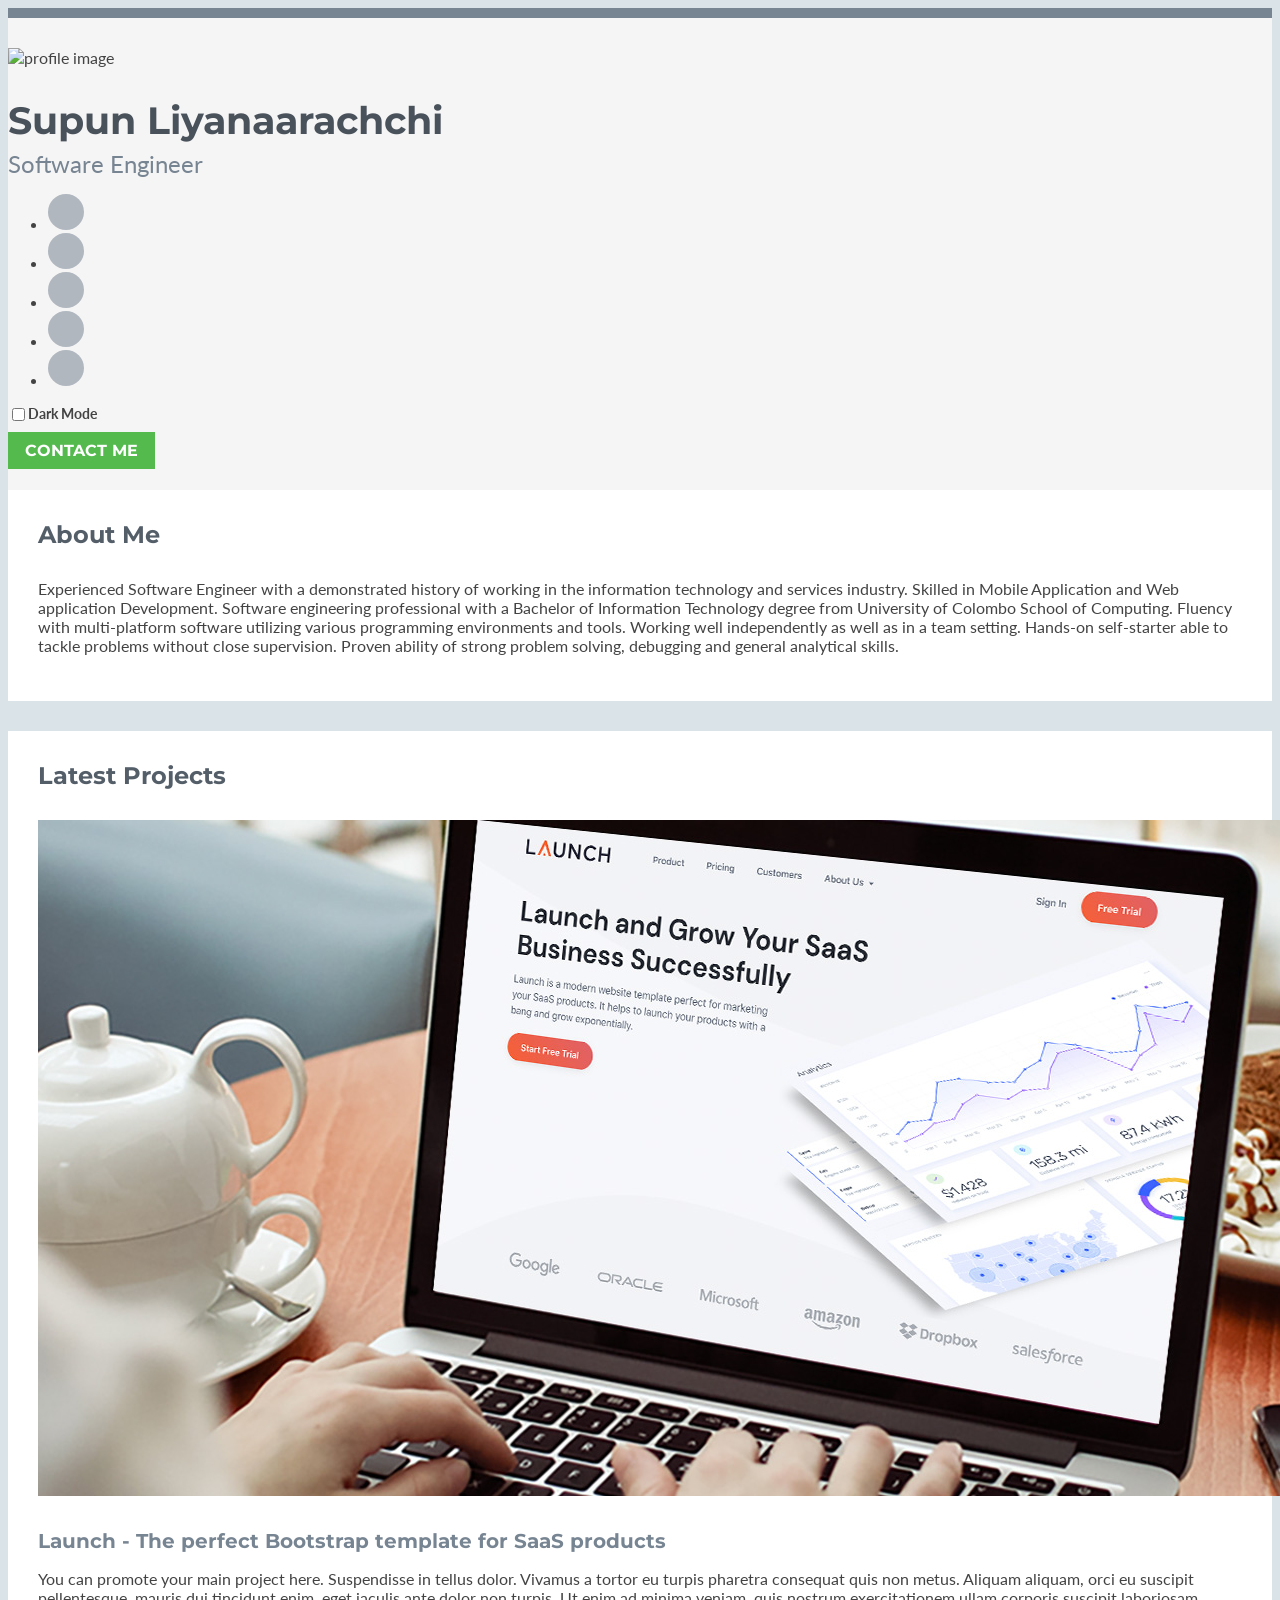
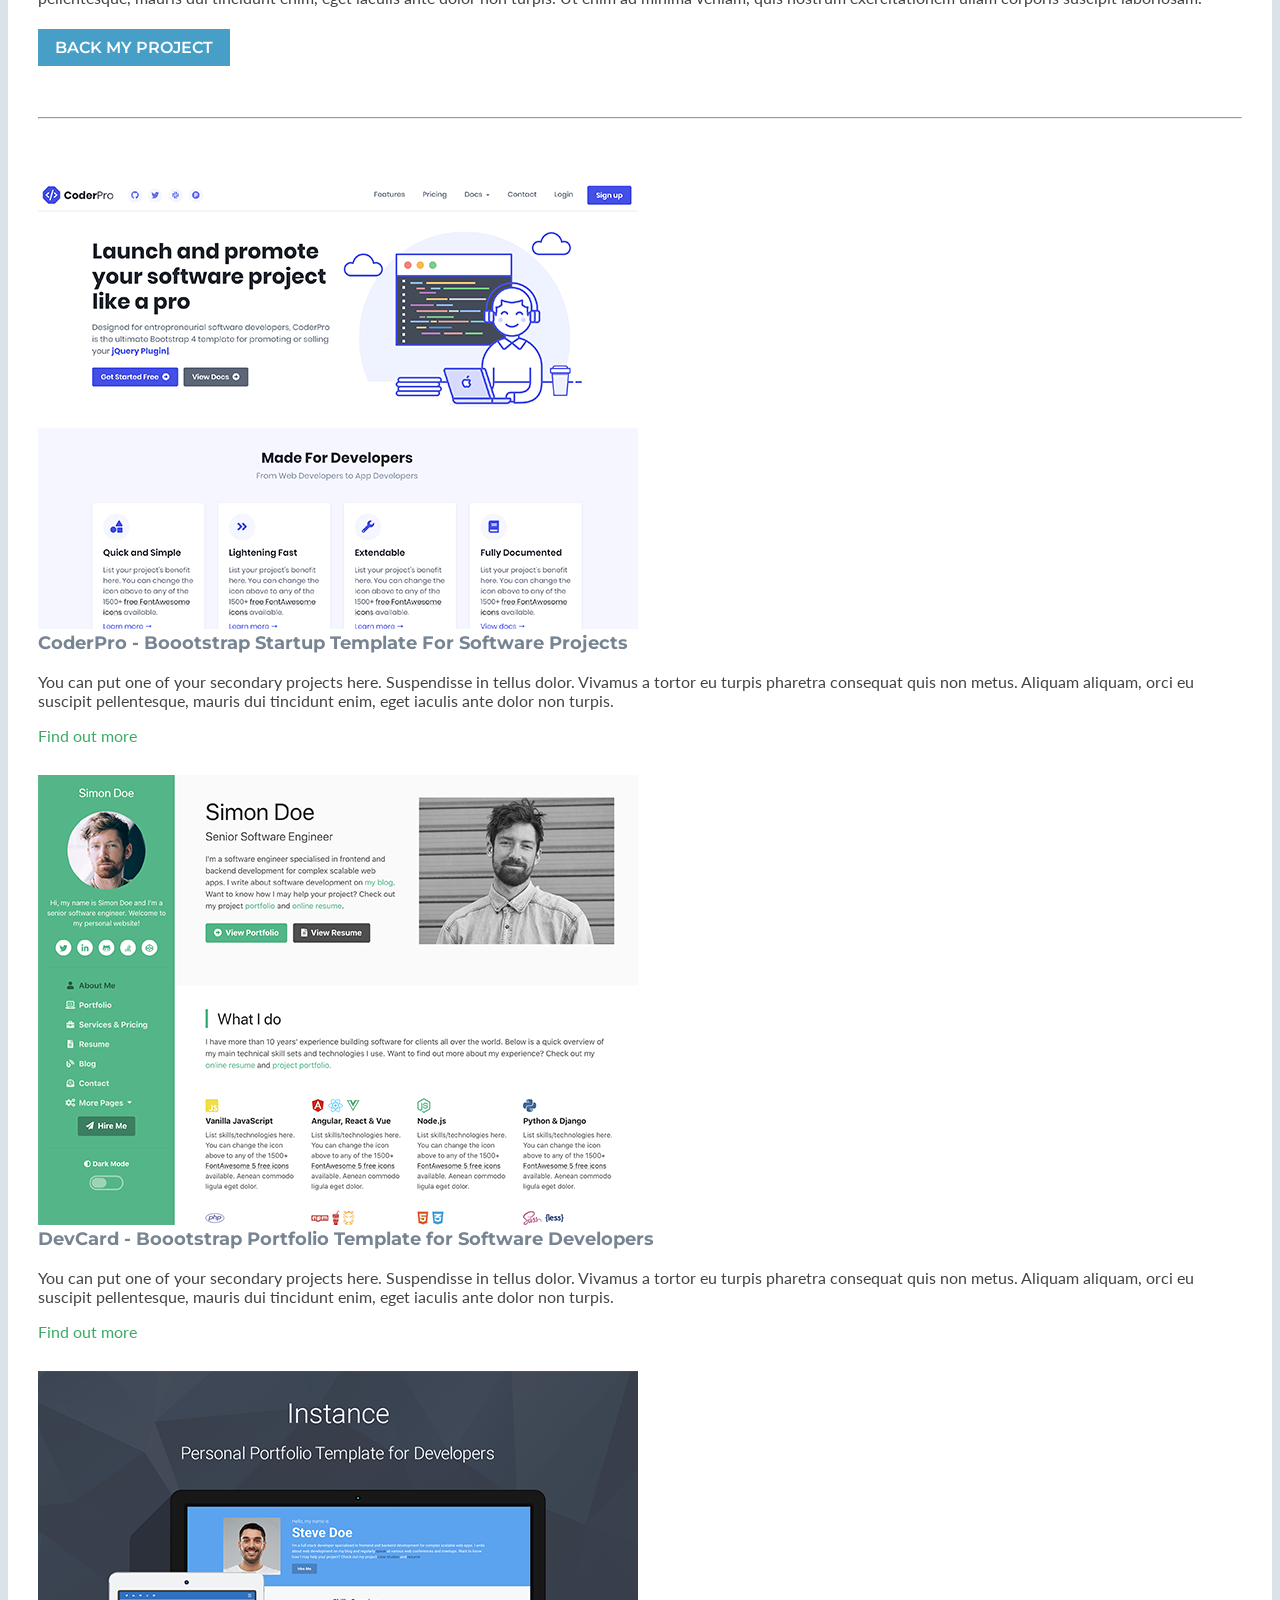
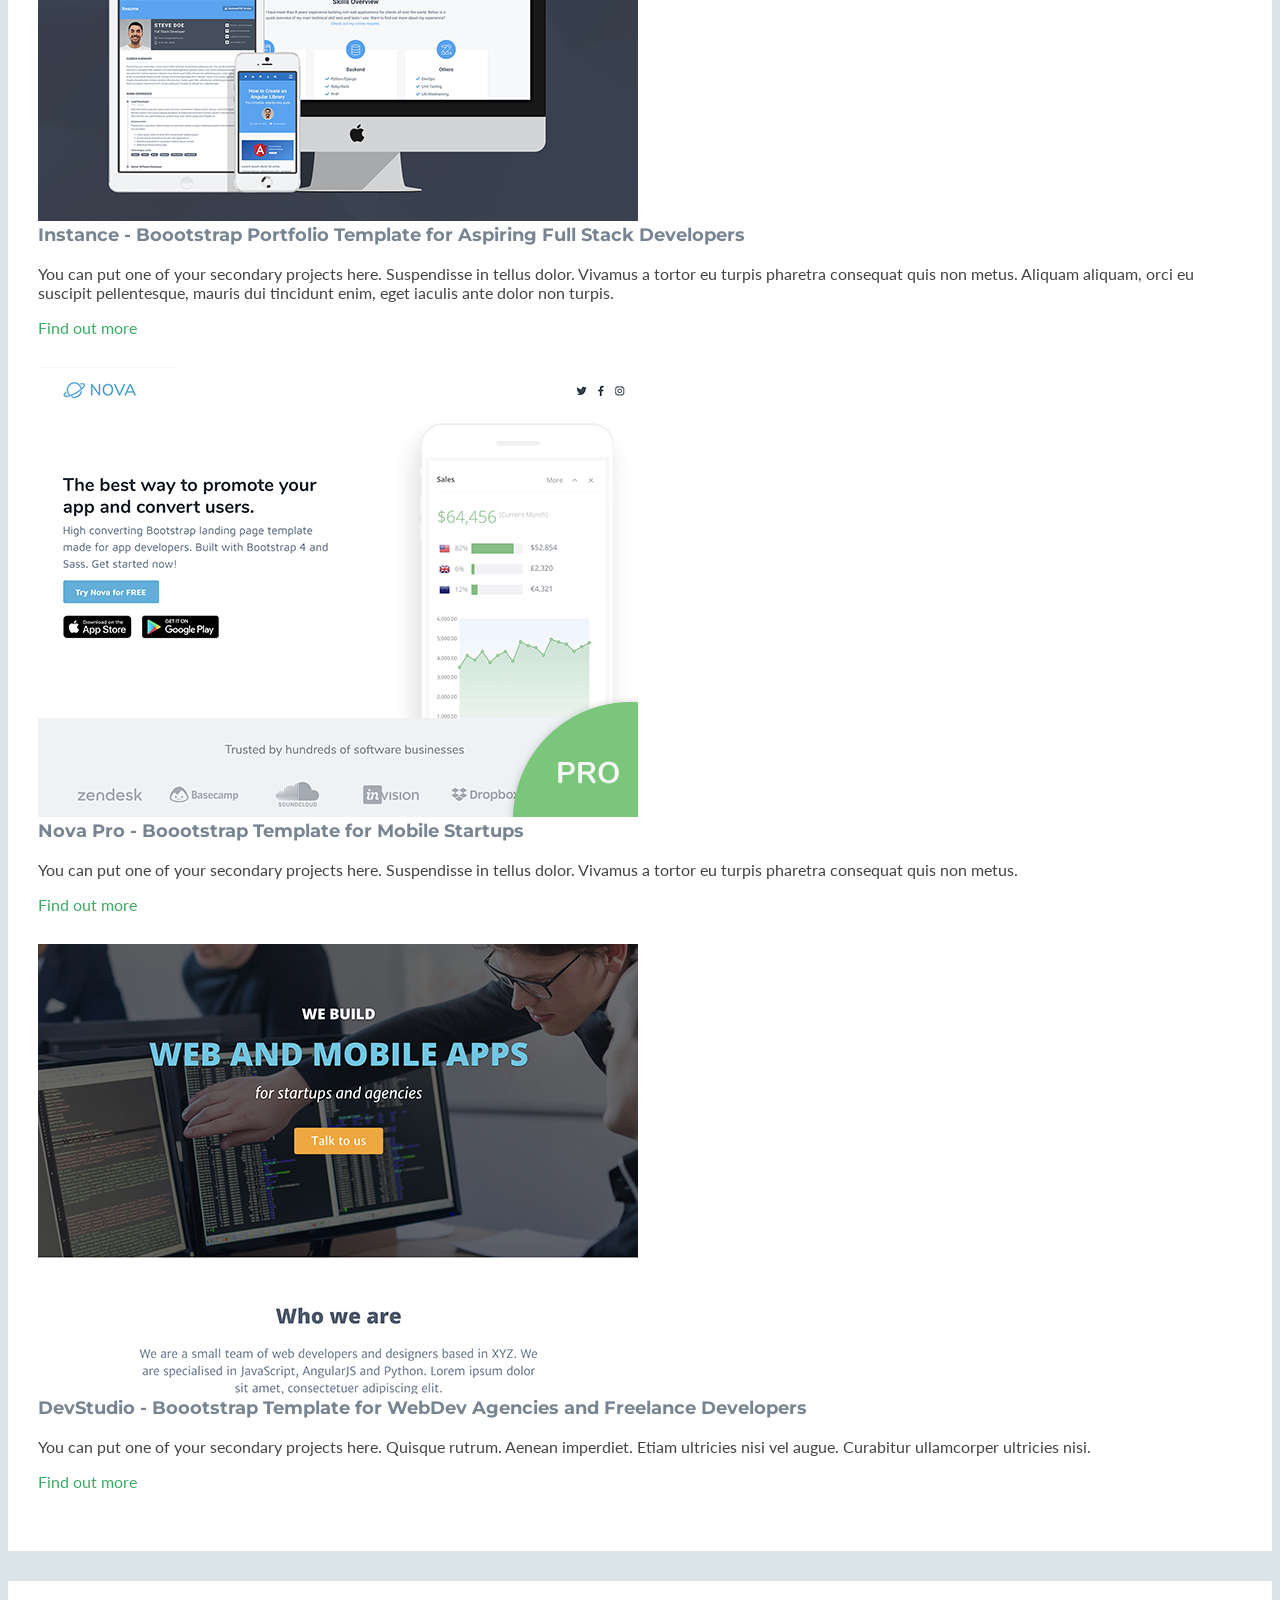
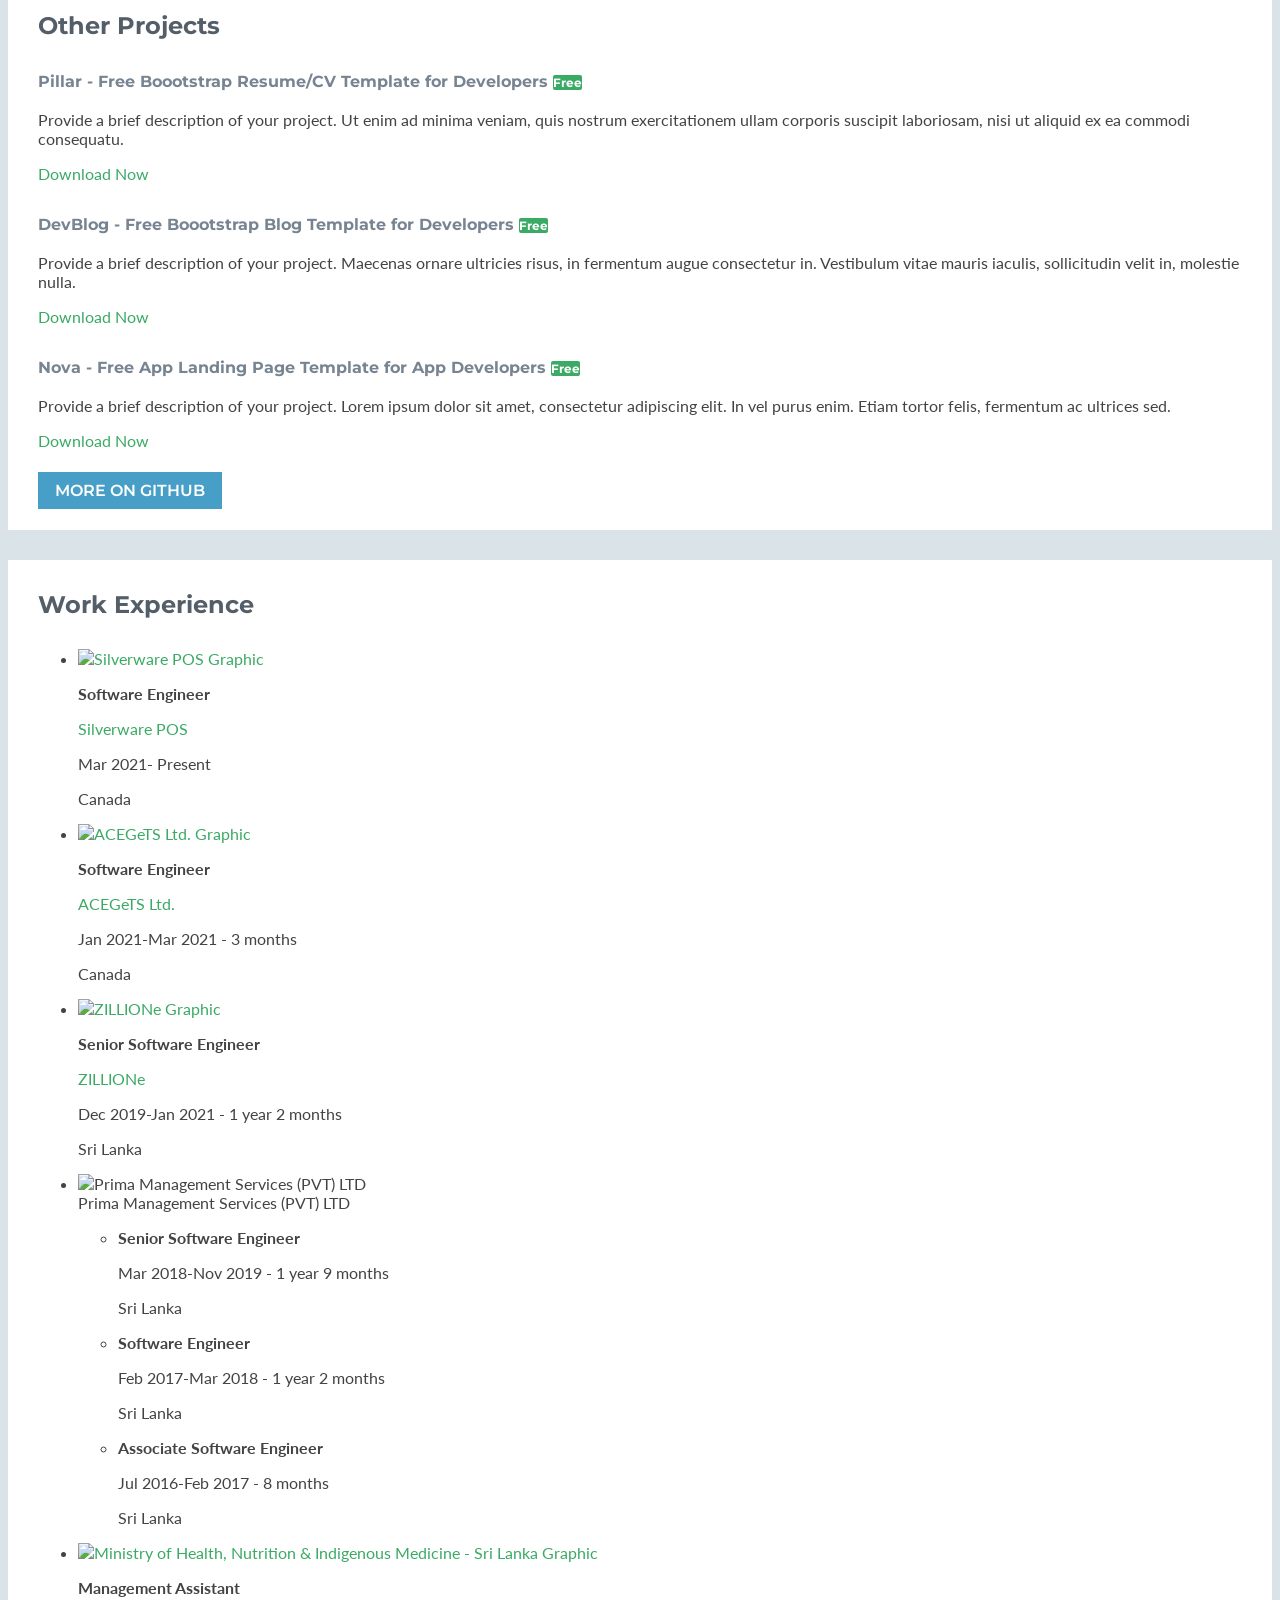
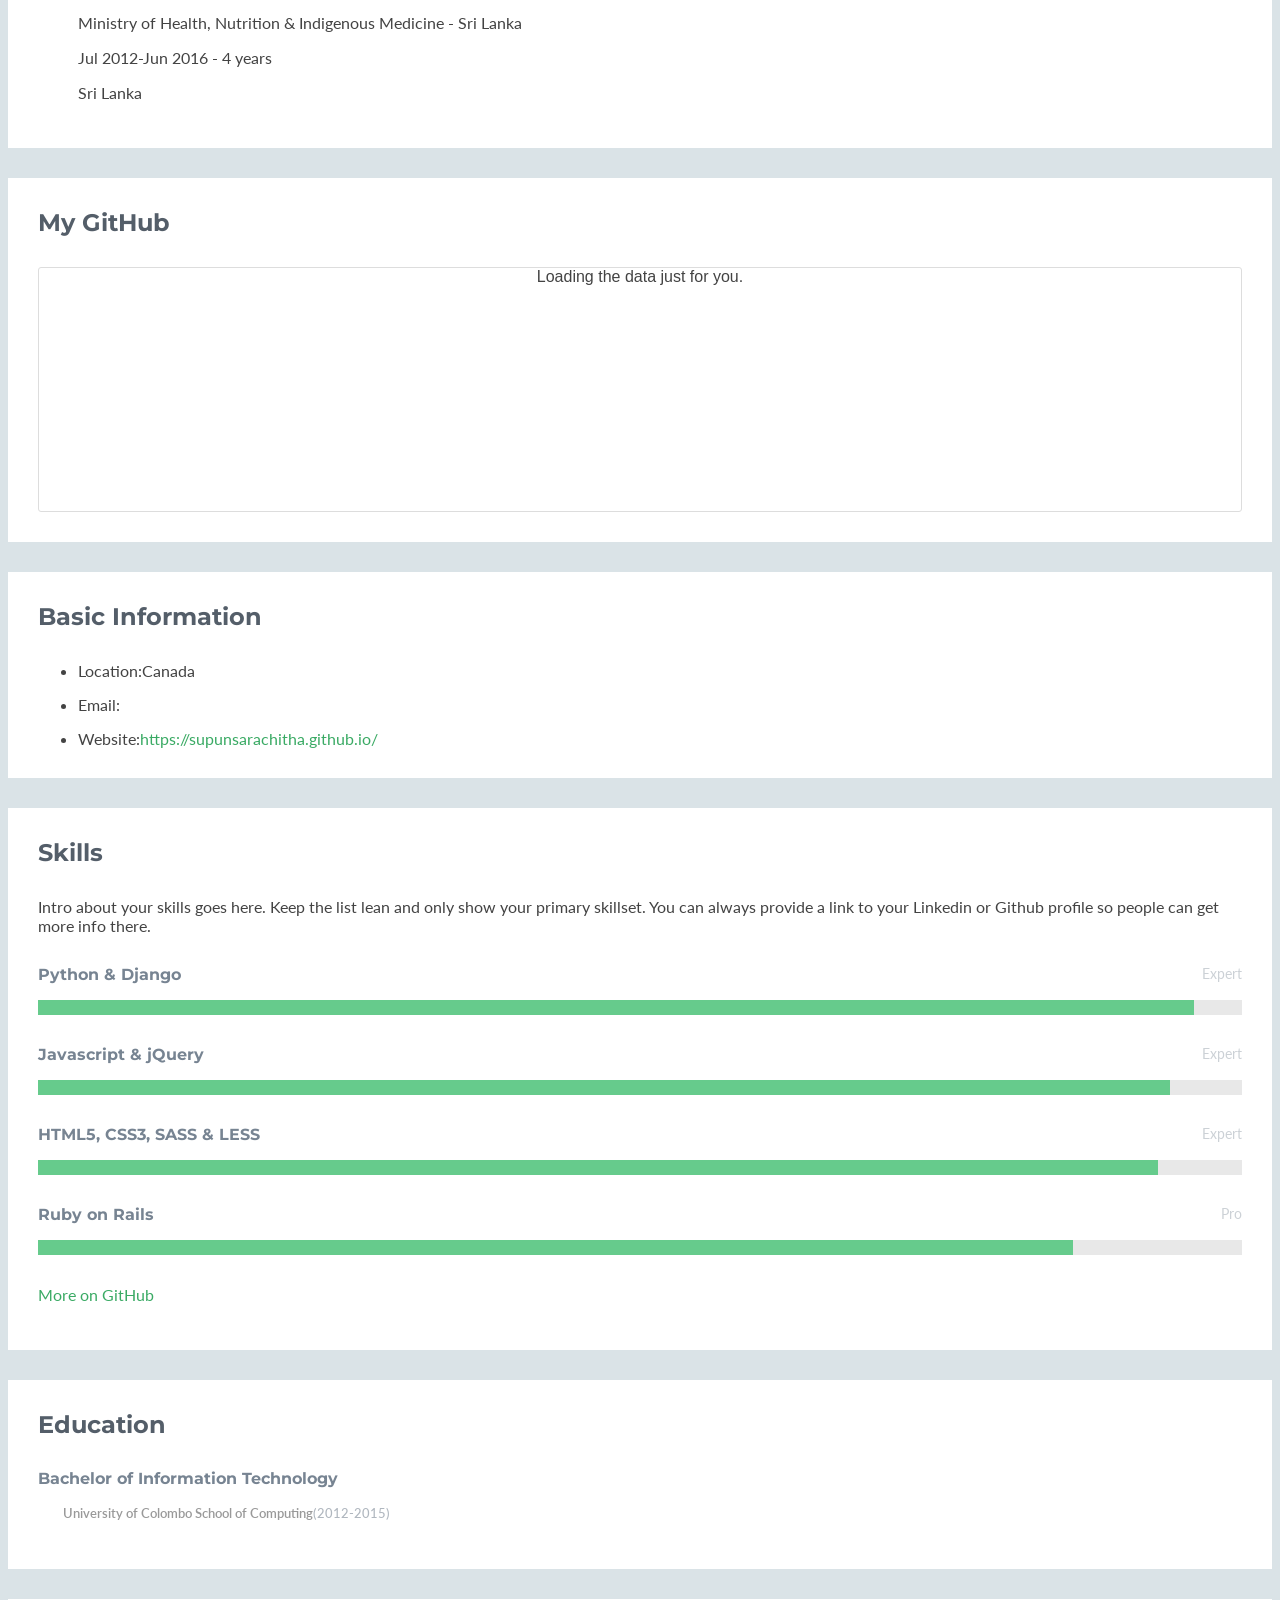
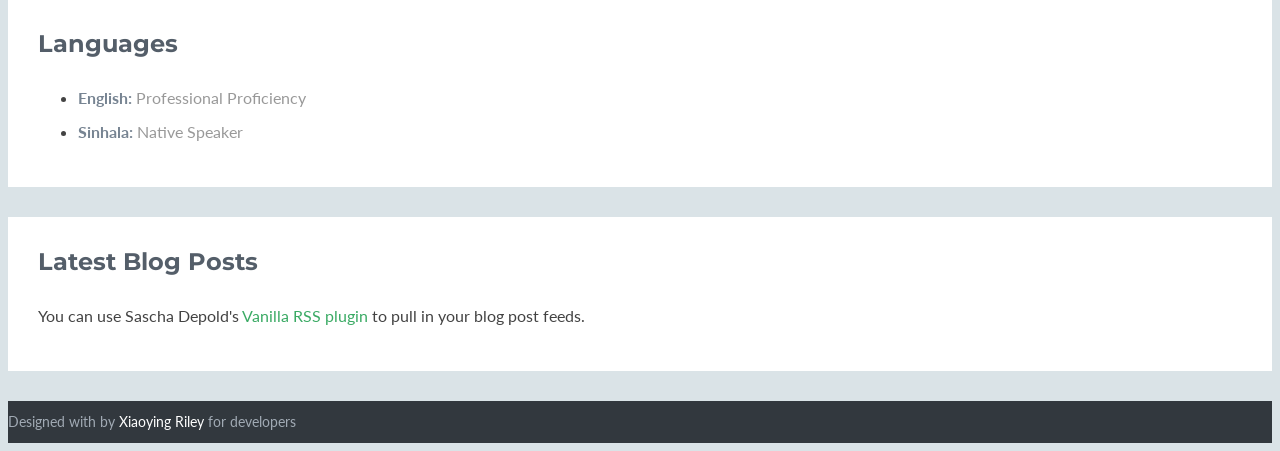
==== commit 35ac07d9: "activity feed" ====
--- a/index.html
+++ b/index.html
@@ -447,15 +447,16 @@
 <!-- if using dark theme add this in addition to the main CSS file -->
 <link rel="stylesheet" href="https://unpkg.com/github-activity-feed@latest/dist/github-activity.dark.min.css">
 
-                        <div id="ghfeed" class="ghfeed">
-                        </div>
+
+
+<div id="feed"></div>
                         <!--//ghfeed-->
                         <script>
                             GitHubActivity.feed({
                                 username: "supunsarachitha",
-                                repository: "your-repo", // optional
+                                //repository: "your-repo", // optional
                                 selector: "#feed",
-                                limit: 20, // optional
+                                limit: 10, // optional
                                 });
                         </script>
                     </div>
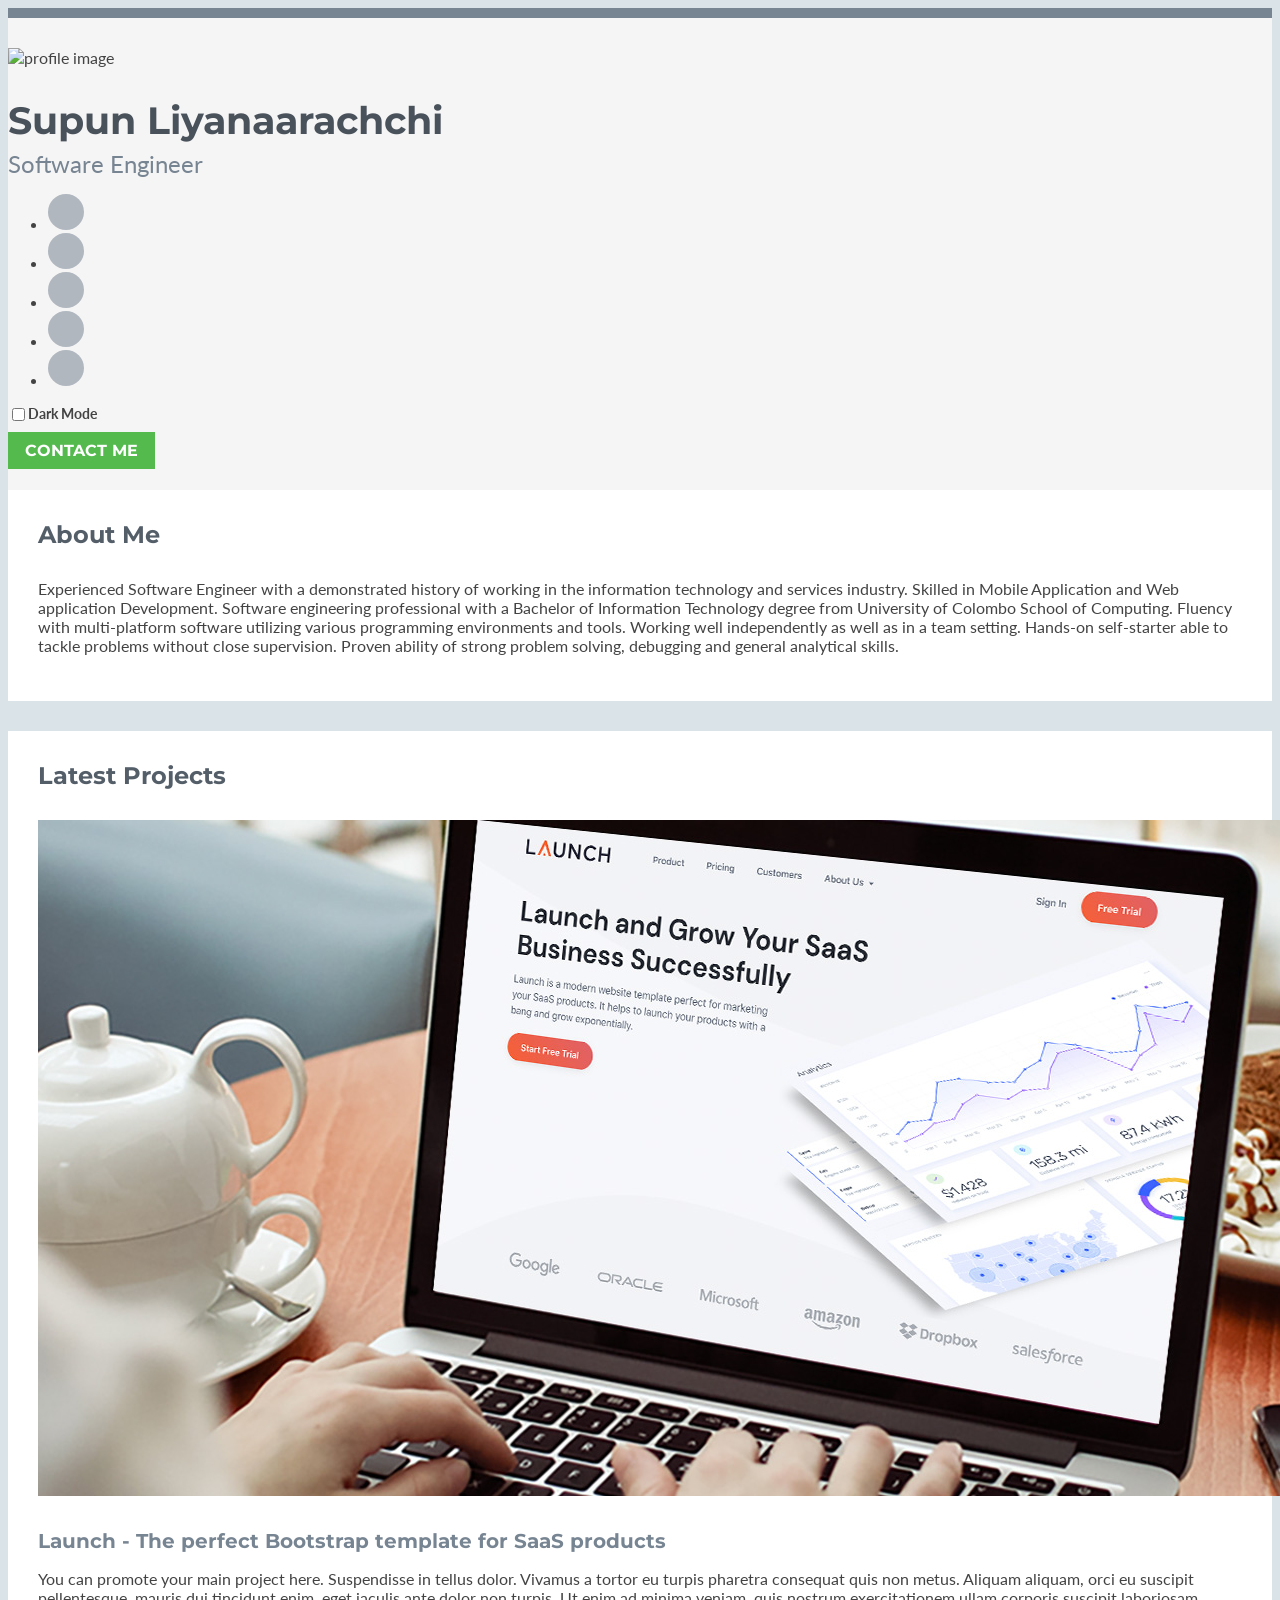
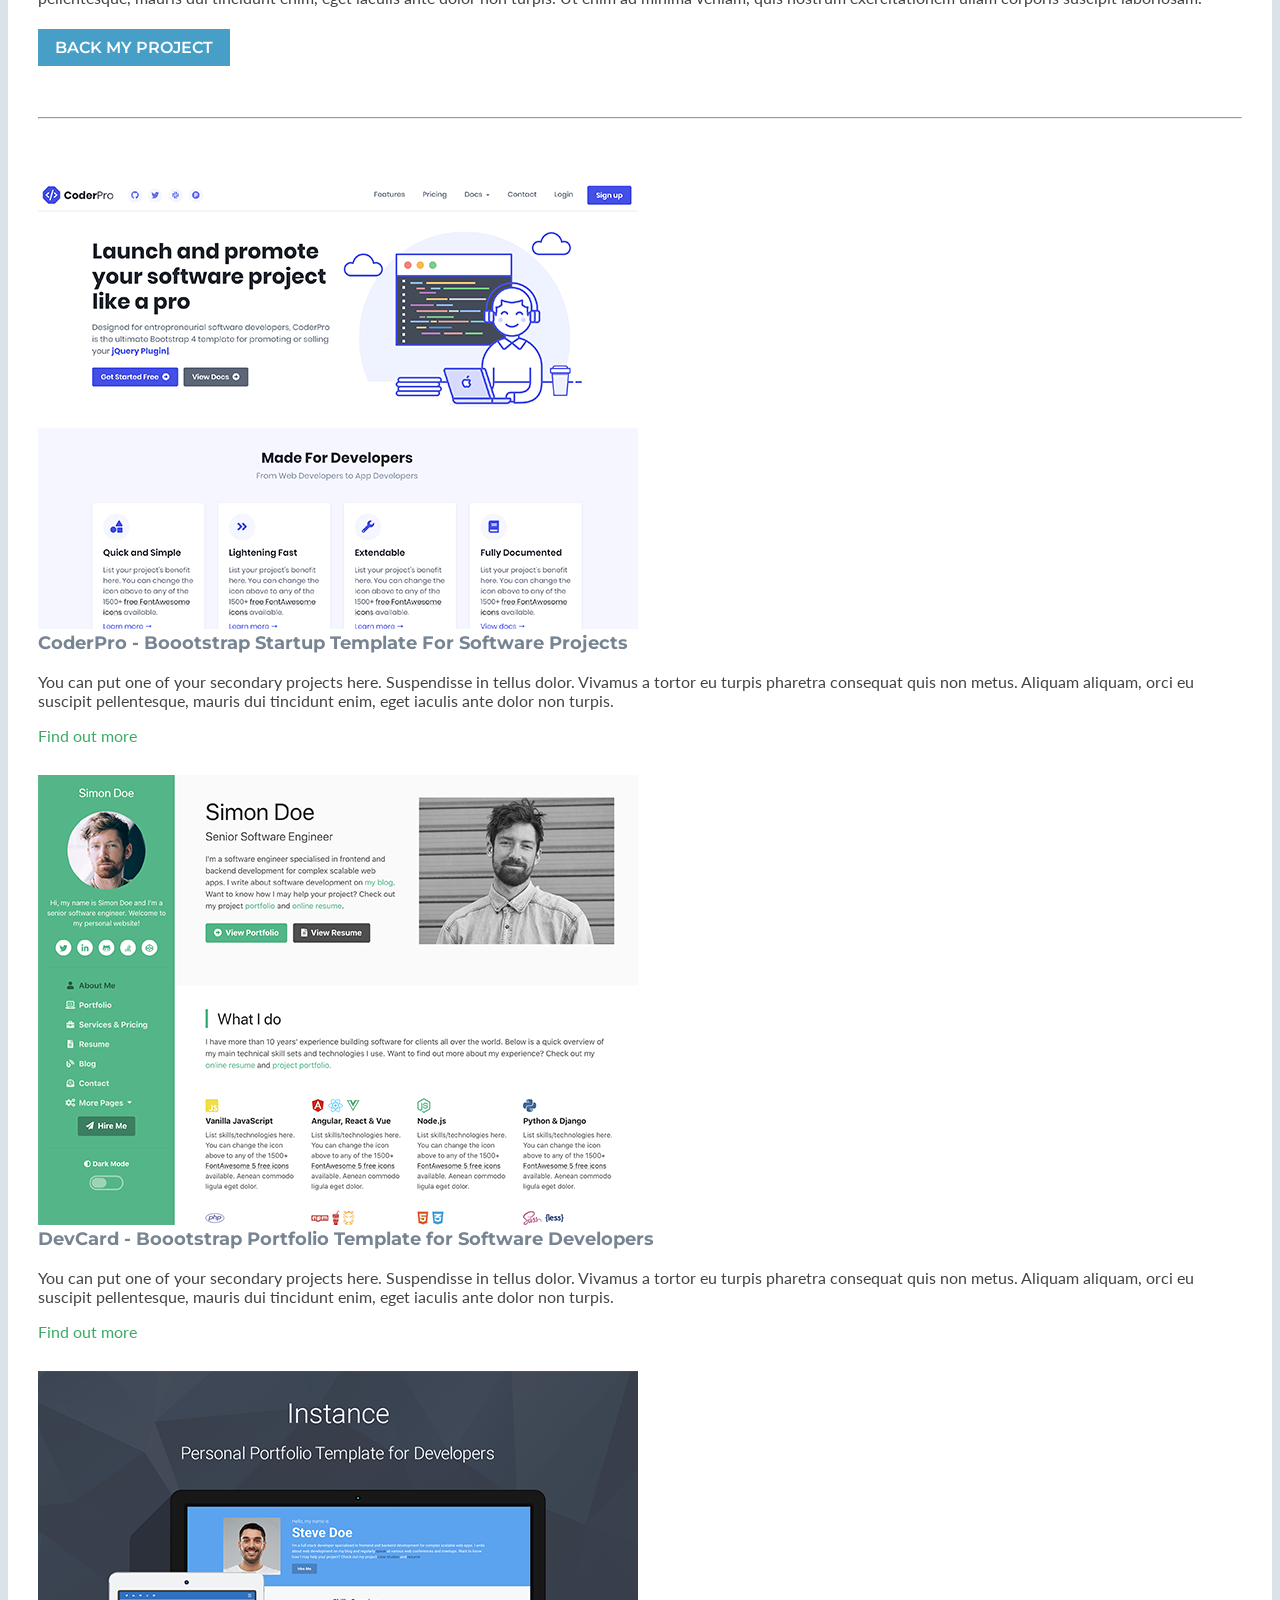
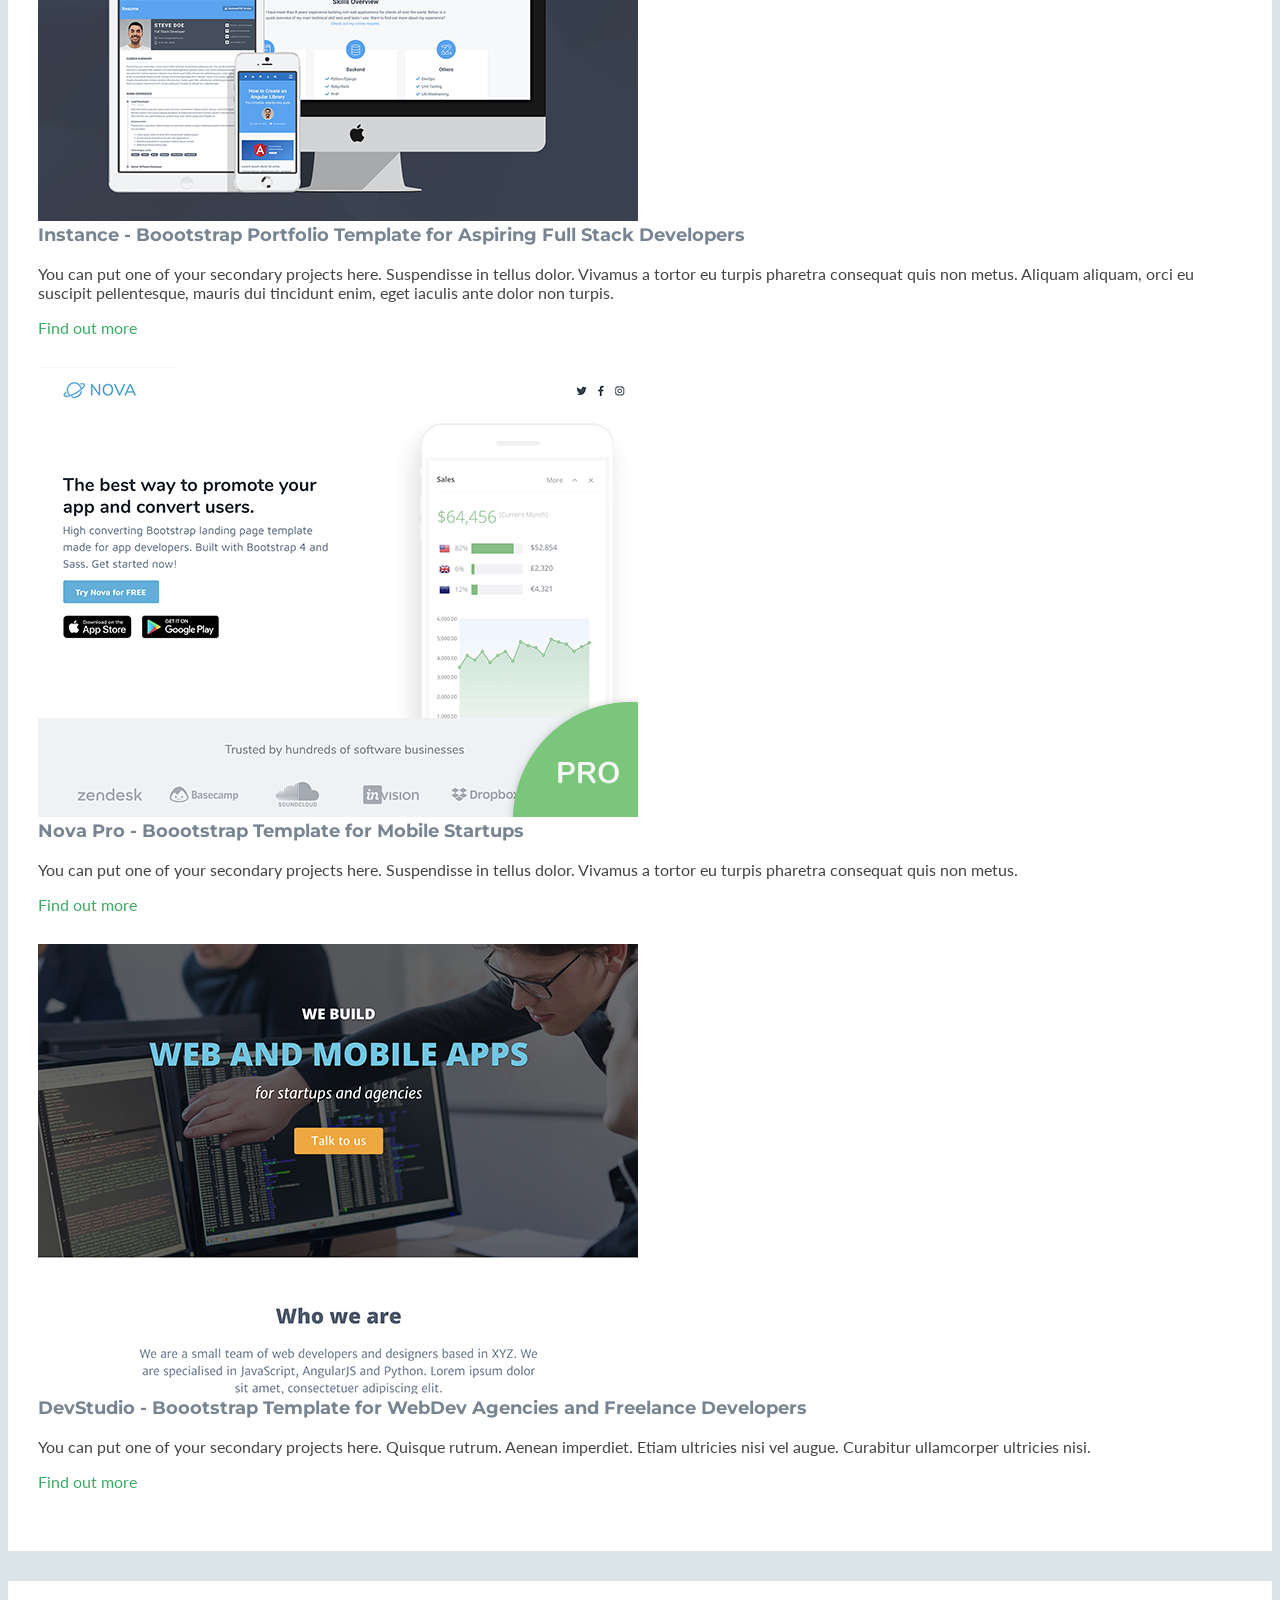
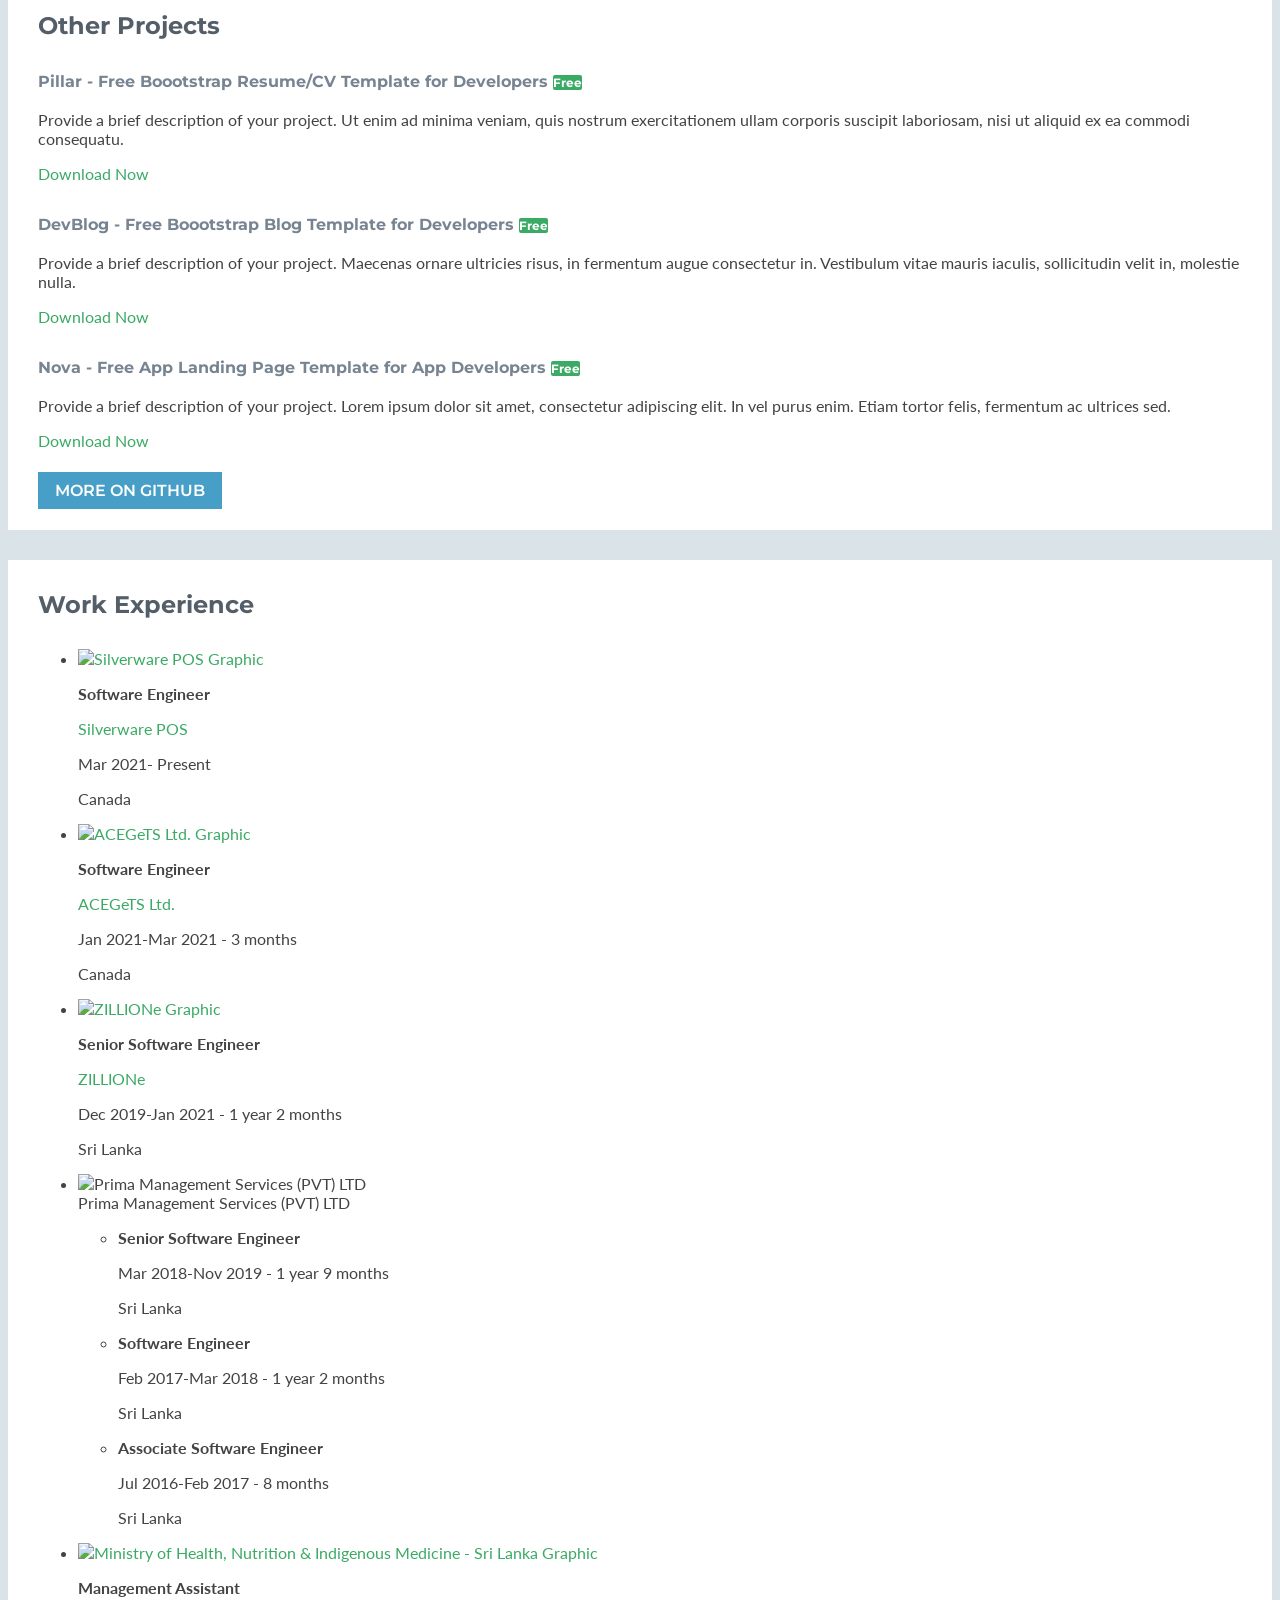
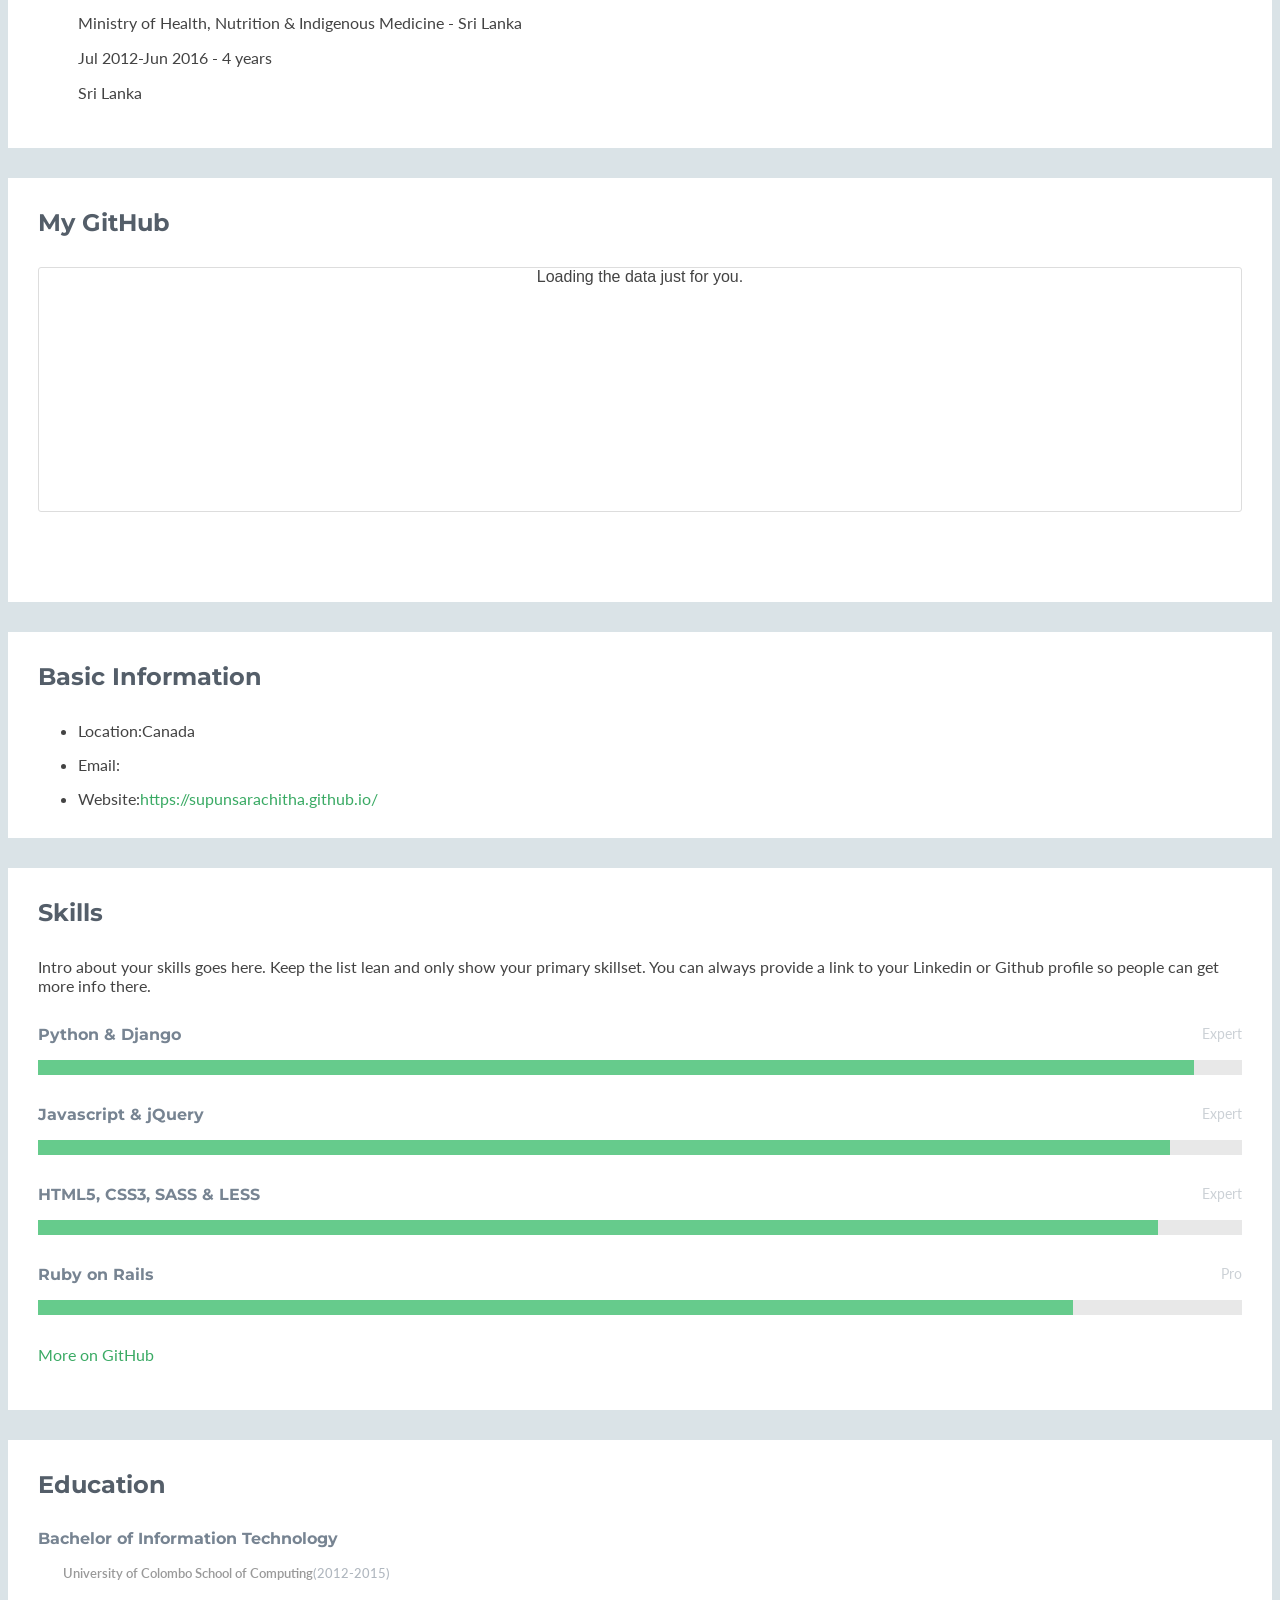
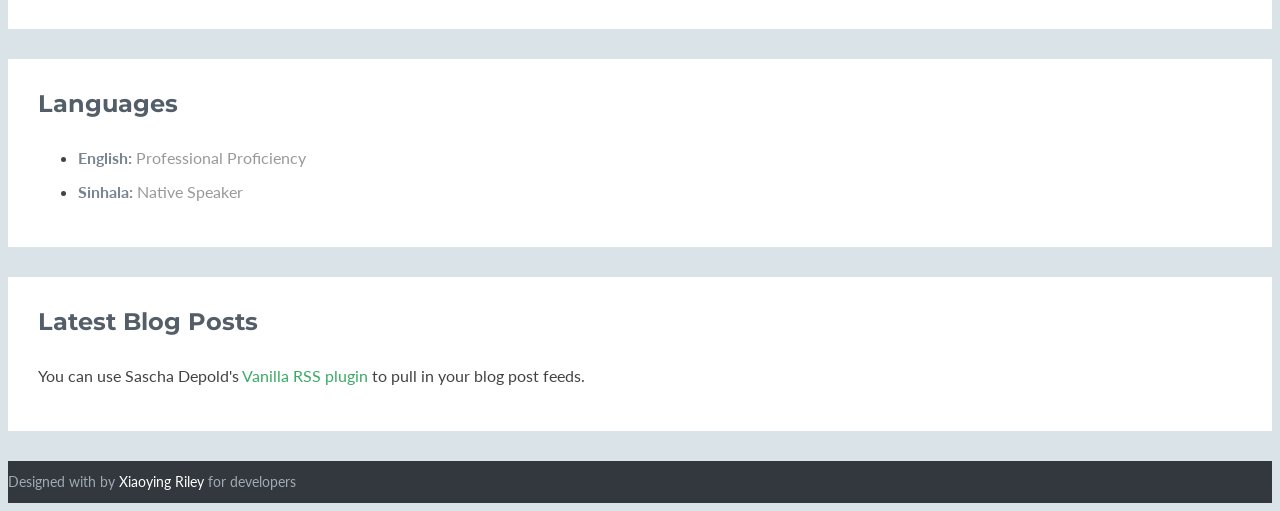
==== commit 95c41d0f: "github activity improvement" ====
--- a/index.html
+++ b/index.html
@@ -29,6 +29,22 @@
 
     <!-- Theme CSS -->
     <link id="theme-style" rel="stylesheet" href="assets/css/styles.css">
+
+    <!-- github activity -->
+    <link rel="stylesheet" href="https://unpkg.com/octicons@4.4.0/build/font/octicons.css">
+    <link rel="stylesheet" href="https://unpkg.com/github-activity-feed@latest/dist/github-activity.min.css">
+
+    <script type="text/javascript" src="https://unpkg.com/mustache@4.2.0/mustache.min.js"></script>
+    <script type="text/javascript"
+        src="https://unpkg.com/github-activity-feed@latest/dist/github-activity.min.js"></script>
+
+    <!-- if using dark theme add this in addition to the main CSS file -->
+    <link rel="stylesheet" href="https://unpkg.com/github-activity-feed@latest/dist/github-activity.dark.min.css">
+
+    <script src="https://unpkg.com/github-calendar@latest/dist/github-calendar.min.js"></script>
+
+    <!-- Optionally, include the theme (if you don't want to struggle to write the CSS) -->
+    <link rel="stylesheet" href="https://unpkg.com/github-calendar@latest/dist/github-calendar-responsive.css" />
 
 </head>
 
@@ -276,7 +292,8 @@
                                 <h3 class="title"><a
                                         href="https://themes.3rdwavemedia.com/bootstrap-templates/resume/free-bootstrap4-resume-cv-template-for-developers-pillar/"
                                         target="_blank">Pillar - Free Boootstrap Resume/CV Template for Developers</a>
-                                    <span class="badge badge-theme">Free</span></h3>
+                                    <span class="badge badge-theme">Free</span>
+                                </h3>
                                 <p class="summary">Provide a brief description of your project. Ut enim ad minima
                                     veniam, quis nostrum exercitationem ullam corporis suscipit laboriosam, nisi ut
                                     aliquid ex ea commodi consequatu.</p>
@@ -302,7 +319,8 @@
                                 <h3 class="title"><a
                                         href="https://themes.3rdwavemedia.com/bootstrap-templates/startup/nova-bootstrap-landing-page-template-for-mobile-apps/"
                                         target="_blank">Nova - Free App Landing Page Template for App Developers</a>
-                                    <span class="badge badge-theme">Free</span></h3>
+                                    <span class="badge badge-theme">Free</span>
+                                </h3>
                                 <p class="summary">Provide a brief description of your project. Lorem ipsum dolor sit
                                     amet, consectetur adipiscing elit. In vel purus enim. Etiam tortor felis, fermentum
                                     ac ultrices sed.</p>
@@ -326,84 +344,124 @@
                     <div class="section-inner shadow-sm rounded">
                         <h2 class="heading">Work Experience</h2>
                         <div class="content">
-                            
+
                             <ul>
-                                <li data-section="currentPositionsDetails"><a href="https://www.linkedin.com/company/silverwarepos?trk=public_profile_experience-item_profile-section-card_image-click" data-tracking-control-name="public_profile_experience-item_profile-section-card_image-click" data-tracking-will-navigate=""><img data-ghost-classes="artdeco-entity-image--ghost" data-ghost-url="https://static-exp1.licdn.com/sc/h/3dtfvv2esz58o2zimai1h3v2d" alt="Silverware POS Graphic" src="https://media-exp1.licdn.com/dms/image/C4D0BAQG6usCFtfNvqQ/company-logo_100_100/0/1520608640638?e=1655942400&amp;v=beta&amp;t=It7nSBOIxE_bzHGw9LdPoq_hMvAUIcFvcooMQnG-dDA" /></a>
-                                <div>
-                                <p><strong>Software Engineer</strong></p>
-                                <p><a href="https://www.linkedin.com/company/silverwarepos?trk=public_profile_experience-item_profile-section-card_subtitle-click" data-tracking-control-name="public_profile_experience-item_profile-section-card_subtitle-click" data-tracking-will-navigate="">Silverware POS</a></p>
-                                <div>
-                                <p><time>Mar 2021</time>- Present</p>
-                                <p>Canada</p>
-                                </div>
-                                </div>
-                                </li>
-                                <li data-section="pastPositionsDetails"><a href="https://www.linkedin.com/company/acegets?trk=public_profile_experience-item_profile-section-card_image-click" data-tracking-control-name="public_profile_experience-item_profile-section-card_image-click" data-tracking-will-navigate=""><img data-ghost-classes="artdeco-entity-image--ghost" data-ghost-url="https://static-exp1.licdn.com/sc/h/3dtfvv2esz58o2zimai1h3v2d" alt="ACEGeTS Ltd. Graphic" src="https://media-exp1.licdn.com/dms/image/C560BAQFDNVJv9rpn-g/company-logo_100_100/0/1621372270381?e=1655942400&amp;v=beta&amp;t=Z8d1a4zs6W7-lN0ahIS2Ry5ThI_vECAbMlPOnvpbhMQ" /></a>
-                                <div>
-                                <p><strong>Software Engineer</strong></p>
-                                <p><a href="https://www.linkedin.com/company/acegets?trk=public_profile_experience-item_profile-section-card_subtitle-click" data-tracking-control-name="public_profile_experience-item_profile-section-card_subtitle-click" data-tracking-will-navigate="">ACEGeTS Ltd.</a></p>
-                                <div>
-                                <p><time>Jan 2021</time>-<time>Mar 2021 -&nbsp;</time>3 months</p>
-                                <p>Canada</p>
-                                </div>
-                                </div>
-                                </li>
-                                <li data-section="pastPositionsDetails"><a href="https://www.linkedin.com/company/zillione?trk=public_profile_experience-item_profile-section-card_image-click" data-tracking-control-name="public_profile_experience-item_profile-section-card_image-click" data-tracking-will-navigate=""><img data-ghost-classes="artdeco-entity-image--ghost" data-ghost-url="https://static-exp1.licdn.com/sc/h/3dtfvv2esz58o2zimai1h3v2d" alt="ZILLIONe Graphic" src="https://media-exp1.licdn.com/dms/image/C560BAQGYh4rrUYBYOA/company-logo_100_100/0/1612410841881?e=1655942400&amp;v=beta&amp;t=NizSPtelvcMw4BnJaFmkA6wG0iB_v7CAoY4exoJI12o" /></a>
-                                <div>
-                                <p><strong>Senior Software Engineer</strong></p>
-                                <p><a href="https://www.linkedin.com/company/zillione?trk=public_profile_experience-item_profile-section-card_subtitle-click" data-tracking-control-name="public_profile_experience-item_profile-section-card_subtitle-click" data-tracking-will-navigate="">ZILLIONe</a></p>
-                                <div>
-                                <p><time>Dec 2019</time>-<time>Jan 2021 -&nbsp;</time>1 year 2 months</p>
-                                <p>Sri Lanka</p>
-                                </div>
-                                </div>
+                                <li data-section="currentPositionsDetails"><a
+                                        href="https://www.linkedin.com/company/silverwarepos?trk=public_profile_experience-item_profile-section-card_image-click"
+                                        data-tracking-control-name="public_profile_experience-item_profile-section-card_image-click"
+                                        data-tracking-will-navigate=""><img
+                                            data-ghost-classes="artdeco-entity-image--ghost"
+                                            data-ghost-url="https://static-exp1.licdn.com/sc/h/3dtfvv2esz58o2zimai1h3v2d"
+                                            alt="Silverware POS Graphic"
+                                            src="https://media-exp1.licdn.com/dms/image/C4D0BAQG6usCFtfNvqQ/company-logo_100_100/0/1520608640638?e=1655942400&amp;v=beta&amp;t=It7nSBOIxE_bzHGw9LdPoq_hMvAUIcFvcooMQnG-dDA" /></a>
+                                    <div>
+                                        <p><strong>Software Engineer</strong></p>
+                                        <p><a href="https://www.linkedin.com/company/silverwarepos?trk=public_profile_experience-item_profile-section-card_subtitle-click"
+                                                data-tracking-control-name="public_profile_experience-item_profile-section-card_subtitle-click"
+                                                data-tracking-will-navigate="">Silverware POS</a></p>
+                                        <div>
+                                            <p><time>Mar 2021</time>- Present</p>
+                                            <p>Canada</p>
+                                        </div>
+                                    </div>
+                                </li>
+                                <li data-section="pastPositionsDetails"><a
+                                        href="https://www.linkedin.com/company/acegets?trk=public_profile_experience-item_profile-section-card_image-click"
+                                        data-tracking-control-name="public_profile_experience-item_profile-section-card_image-click"
+                                        data-tracking-will-navigate=""><img
+                                            data-ghost-classes="artdeco-entity-image--ghost"
+                                            data-ghost-url="https://static-exp1.licdn.com/sc/h/3dtfvv2esz58o2zimai1h3v2d"
+                                            alt="ACEGeTS Ltd. Graphic"
+                                            src="https://media-exp1.licdn.com/dms/image/C560BAQFDNVJv9rpn-g/company-logo_100_100/0/1621372270381?e=1655942400&amp;v=beta&amp;t=Z8d1a4zs6W7-lN0ahIS2Ry5ThI_vECAbMlPOnvpbhMQ" /></a>
+                                    <div>
+                                        <p><strong>Software Engineer</strong></p>
+                                        <p><a href="https://www.linkedin.com/company/acegets?trk=public_profile_experience-item_profile-section-card_subtitle-click"
+                                                data-tracking-control-name="public_profile_experience-item_profile-section-card_subtitle-click"
+                                                data-tracking-will-navigate="">ACEGeTS Ltd.</a></p>
+                                        <div>
+                                            <p><time>Jan 2021</time>-<time>Mar 2021 -&nbsp;</time>3 months</p>
+                                            <p>Canada</p>
+                                        </div>
+                                    </div>
+                                </li>
+                                <li data-section="pastPositionsDetails"><a
+                                        href="https://www.linkedin.com/company/zillione?trk=public_profile_experience-item_profile-section-card_image-click"
+                                        data-tracking-control-name="public_profile_experience-item_profile-section-card_image-click"
+                                        data-tracking-will-navigate=""><img
+                                            data-ghost-classes="artdeco-entity-image--ghost"
+                                            data-ghost-url="https://static-exp1.licdn.com/sc/h/3dtfvv2esz58o2zimai1h3v2d"
+                                            alt="ZILLIONe Graphic"
+                                            src="https://media-exp1.licdn.com/dms/image/C560BAQGYh4rrUYBYOA/company-logo_100_100/0/1612410841881?e=1655942400&amp;v=beta&amp;t=NizSPtelvcMw4BnJaFmkA6wG0iB_v7CAoY4exoJI12o" /></a>
+                                    <div>
+                                        <p><strong>Senior Software Engineer</strong></p>
+                                        <p><a href="https://www.linkedin.com/company/zillione?trk=public_profile_experience-item_profile-section-card_subtitle-click"
+                                                data-tracking-control-name="public_profile_experience-item_profile-section-card_subtitle-click"
+                                                data-tracking-will-navigate="">ZILLIONe</a></p>
+                                        <div>
+                                            <p><time>Dec 2019</time>-<time>Jan 2021 -&nbsp;</time>1 year 2 months</p>
+                                            <p>Sri Lanka</p>
+                                        </div>
+                                    </div>
                                 </li>
                                 <li data-numcurrent="0" data-numpast="3">
-                                <div>
-                                <div><img data-ghost-classes="artdeco-entity-image--ghost" data-ghost-url="https://static-exp1.licdn.com/sc/h/3dtfvv2esz58o2zimai1h3v2d" alt="Prima Management Services (PVT) LTD" src="https://media-exp1.licdn.com/dms/image/C560BAQFjbReGTP3vQQ/company-logo_100_100/0/1638871559501?e=1655942400&amp;v=beta&amp;t=-69w88TSMnz2Y0bIYT5Ha_1I0QFauehqnsYHi9cgJaE" /></div>
-                                <div>Prima Management Services (PVT) LTD</div>
-                                </div>
-                                <ul>
-                                <li data-section="pastPositionsDetails">
-                                <div>
-                                <p><strong>Senior Software Engineer</strong></p>
-                                <div>
-                                <p><time>Mar 2018</time>-<time>Nov 2019 -&nbsp;</time>1 year 9 months</p>
-                                <p>Sri Lanka</p>
-                                </div>
-                                </div>
-                                </li>
-                                <li data-section="pastPositionsDetails">
-                                <div>
-                                <p><strong>Software Engineer</strong></p>
-                                <div>
-                                <p><time>Feb 2017</time>-<time>Mar 2018 -&nbsp;</time>1 year 2 months</p>
-                                <p>Sri Lanka</p>
-                                </div>
-                                </div>
-                                </li>
-                                <li data-section="pastPositionsDetails">
-                                <div>
-                                <p><strong>Associate Software Engineer</strong></p>
-                                <div>
-                                <p><time>Jul 2016</time>-<time>Feb 2017 -&nbsp;</time>8 months</p>
-                                <p>Sri Lanka</p>
-                                </div>
-                                </div>
-                                </li>
-                                </ul>
-                                </li>
-                                <li data-section="pastPositionsDetails"><a href="https://www.linkedin.com/company/ministry-of-health-sri-lanka?trk=public_profile_experience-item_profile-section-card_image-click" data-tracking-control-name="public_profile_experience-item_profile-section-card_image-click" data-tracking-will-navigate=""><img data-ghost-classes="artdeco-entity-image--ghost" data-ghost-url="https://static-exp1.licdn.com/sc/h/3dtfvv2esz58o2zimai1h3v2d" alt="Ministry of Health, Nutrition &amp; Indigenous Medicine - Sri Lanka Graphic" src="https://media-exp1.licdn.com/dms/image/C510BAQFl01DQn4mUPg/company-logo_100_100/0/1573695292546?e=1655942400&amp;v=beta&amp;t=KSmvHmxSQPS6GusTMBH23mx2wb5C1ZfWkVczYmuHcHI" /></a>
-                                <div>
-                                <p><strong>Management Assistant</strong></p>
-                                <p>Ministry of Health, Nutrition &amp; Indigenous Medicine - Sri Lanka</p>
-                                <div>
-                                <p><time>Jul 2012</time>-<time>Jun 2016 -&nbsp;</time>4 years</p>
-                                <p>Sri Lanka</p>
-                                </div>
-                                </div>
-                                </li>
-                                </ul>
+                                    <div>
+                                        <div><img data-ghost-classes="artdeco-entity-image--ghost"
+                                                data-ghost-url="https://static-exp1.licdn.com/sc/h/3dtfvv2esz58o2zimai1h3v2d"
+                                                alt="Prima Management Services (PVT) LTD"
+                                                src="https://media-exp1.licdn.com/dms/image/C560BAQFjbReGTP3vQQ/company-logo_100_100/0/1638871559501?e=1655942400&amp;v=beta&amp;t=-69w88TSMnz2Y0bIYT5Ha_1I0QFauehqnsYHi9cgJaE" />
+                                        </div>
+                                        <div>Prima Management Services (PVT) LTD</div>
+                                    </div>
+                                    <ul>
+                                        <li data-section="pastPositionsDetails">
+                                            <div>
+                                                <p><strong>Senior Software Engineer</strong></p>
+                                                <div>
+                                                    <p><time>Mar 2018</time>-<time>Nov 2019 -&nbsp;</time>1 year 9
+                                                        months</p>
+                                                    <p>Sri Lanka</p>
+                                                </div>
+                                            </div>
+                                        </li>
+                                        <li data-section="pastPositionsDetails">
+                                            <div>
+                                                <p><strong>Software Engineer</strong></p>
+                                                <div>
+                                                    <p><time>Feb 2017</time>-<time>Mar 2018 -&nbsp;</time>1 year 2
+                                                        months</p>
+                                                    <p>Sri Lanka</p>
+                                                </div>
+                                            </div>
+                                        </li>
+                                        <li data-section="pastPositionsDetails">
+                                            <div>
+                                                <p><strong>Associate Software Engineer</strong></p>
+                                                <div>
+                                                    <p><time>Jul 2016</time>-<time>Feb 2017 -&nbsp;</time>8 months</p>
+                                                    <p>Sri Lanka</p>
+                                                </div>
+                                            </div>
+                                        </li>
+                                    </ul>
+                                </li>
+                                <li data-section="pastPositionsDetails"><a
+                                        href="https://www.linkedin.com/company/ministry-of-health-sri-lanka?trk=public_profile_experience-item_profile-section-card_image-click"
+                                        data-tracking-control-name="public_profile_experience-item_profile-section-card_image-click"
+                                        data-tracking-will-navigate=""><img
+                                            data-ghost-classes="artdeco-entity-image--ghost"
+                                            data-ghost-url="https://static-exp1.licdn.com/sc/h/3dtfvv2esz58o2zimai1h3v2d"
+                                            alt="Ministry of Health, Nutrition &amp; Indigenous Medicine - Sri Lanka Graphic"
+                                            src="https://media-exp1.licdn.com/dms/image/C510BAQFl01DQn4mUPg/company-logo_100_100/0/1573695292546?e=1655942400&amp;v=beta&amp;t=KSmvHmxSQPS6GusTMBH23mx2wb5C1ZfWkVczYmuHcHI" /></a>
+                                    <div>
+                                        <p><strong>Management Assistant</strong></p>
+                                        <p>Ministry of Health, Nutrition &amp; Indigenous Medicine - Sri Lanka</p>
+                                        <div>
+                                            <p><time>Jul 2012</time>-<time>Jun 2016 -&nbsp;</time>4 years</p>
+                                            <p>Sri Lanka</p>
+                                        </div>
+                                    </div>
+                                </li>
+                            </ul>
 
                         </div>
                         <!--//content-->
@@ -415,41 +473,26 @@
 
                     <div class="section-inner shadow-sm rounded">
                         <h2 class="heading">My GitHub</h2>
-                       <!-- Include the library. -->
-<script
-  src="https://unpkg.com/github-calendar@latest/dist/github-calendar.min.js"
-></script>
-
-<!-- Optionally, include the theme (if you don't want to struggle to write the CSS) -->
-<link
-   rel="stylesheet"
-   href="https://unpkg.com/github-calendar@latest/dist/github-calendar-responsive.css"
-/>
-
-<!-- Prepare a container for your calendar. -->
-<div class="calendar">
-    <!-- Loading stuff -->
-    Loading the data just for you.
-</div>
-
-<script>
-    //GitHubCalendar(".calendar", "supunsarachitha");
-    // or enable responsive functionality
-    GitHubCalendar(".calendar", "supunsarachitha", { responsive: true });
-</script>
-
-<link rel="stylesheet" href="https://unpkg.com/octicons@4.4.0/build/font/octicons.css">
-<link rel="stylesheet" href="https://unpkg.com/github-activity-feed@latest/dist/github-activity.min.css">
-
-<script type="text/javascript" src="https://unpkg.com/mustache@4.2.0/mustache.min.js"></script>
-<script type="text/javascript" src="https://unpkg.com/github-activity-feed@latest/dist/github-activity.min.js"></script>
-
-<!-- if using dark theme add this in addition to the main CSS file -->
-<link rel="stylesheet" href="https://unpkg.com/github-activity-feed@latest/dist/github-activity.dark.min.css">
-
-
-
-<div id="feed"></div>
+                        <!-- Include the library. -->
+
+
+                        <!-- Prepare a container for your calendar. -->
+                        <div class="calendar">
+                            <!-- Loading stuff -->
+                            Loading the data just for you.
+                        </div>
+
+                        <script>
+                            //GitHubCalendar(".calendar", "supunsarachitha");
+                            // or enable responsive functionality
+                            GitHubCalendar(".calendar", "supunsarachitha", { responsive: true });
+                        </script>
+
+                        
+                    </div>
+
+                    <div class="section-inner shadow-sm rounded">
+                        <div id="feed"></div>
                         <!--//ghfeed-->
                         <script>
                             GitHubActivity.feed({
@@ -457,9 +500,9 @@
                                 //repository: "your-repo", // optional
                                 selector: "#feed",
                                 limit: 10, // optional
-                                });
+                            });
                         </script>
-                    </div>
+                        </div>
                     <!--//secton-inner-->
                 </section>
                 <!--//section-->
@@ -565,8 +608,10 @@
                         <h2 class="heading">Education</h2>
                         <div class="content">
                             <div class="item">
-                                <h3 class="title"><i class="fas fa-graduation-cap"></i> Bachelor of Information Technology</h3>
-                                <h4 class="university"> University of Colombo School of Computing<span class="year">(2012-2015)</span>
+                                <h3 class="title"><i class="fas fa-graduation-cap"></i> Bachelor of Information
+                                    Technology</h3>
+                                <h4 class="university"> University of Colombo School of Computing<span
+                                        class="year">(2012-2015)</span>
                                 </h4>
                             </div>
                             <!--//item-->
@@ -660,6 +705,7 @@
 
 
 
+
 </body>
 
 </html>
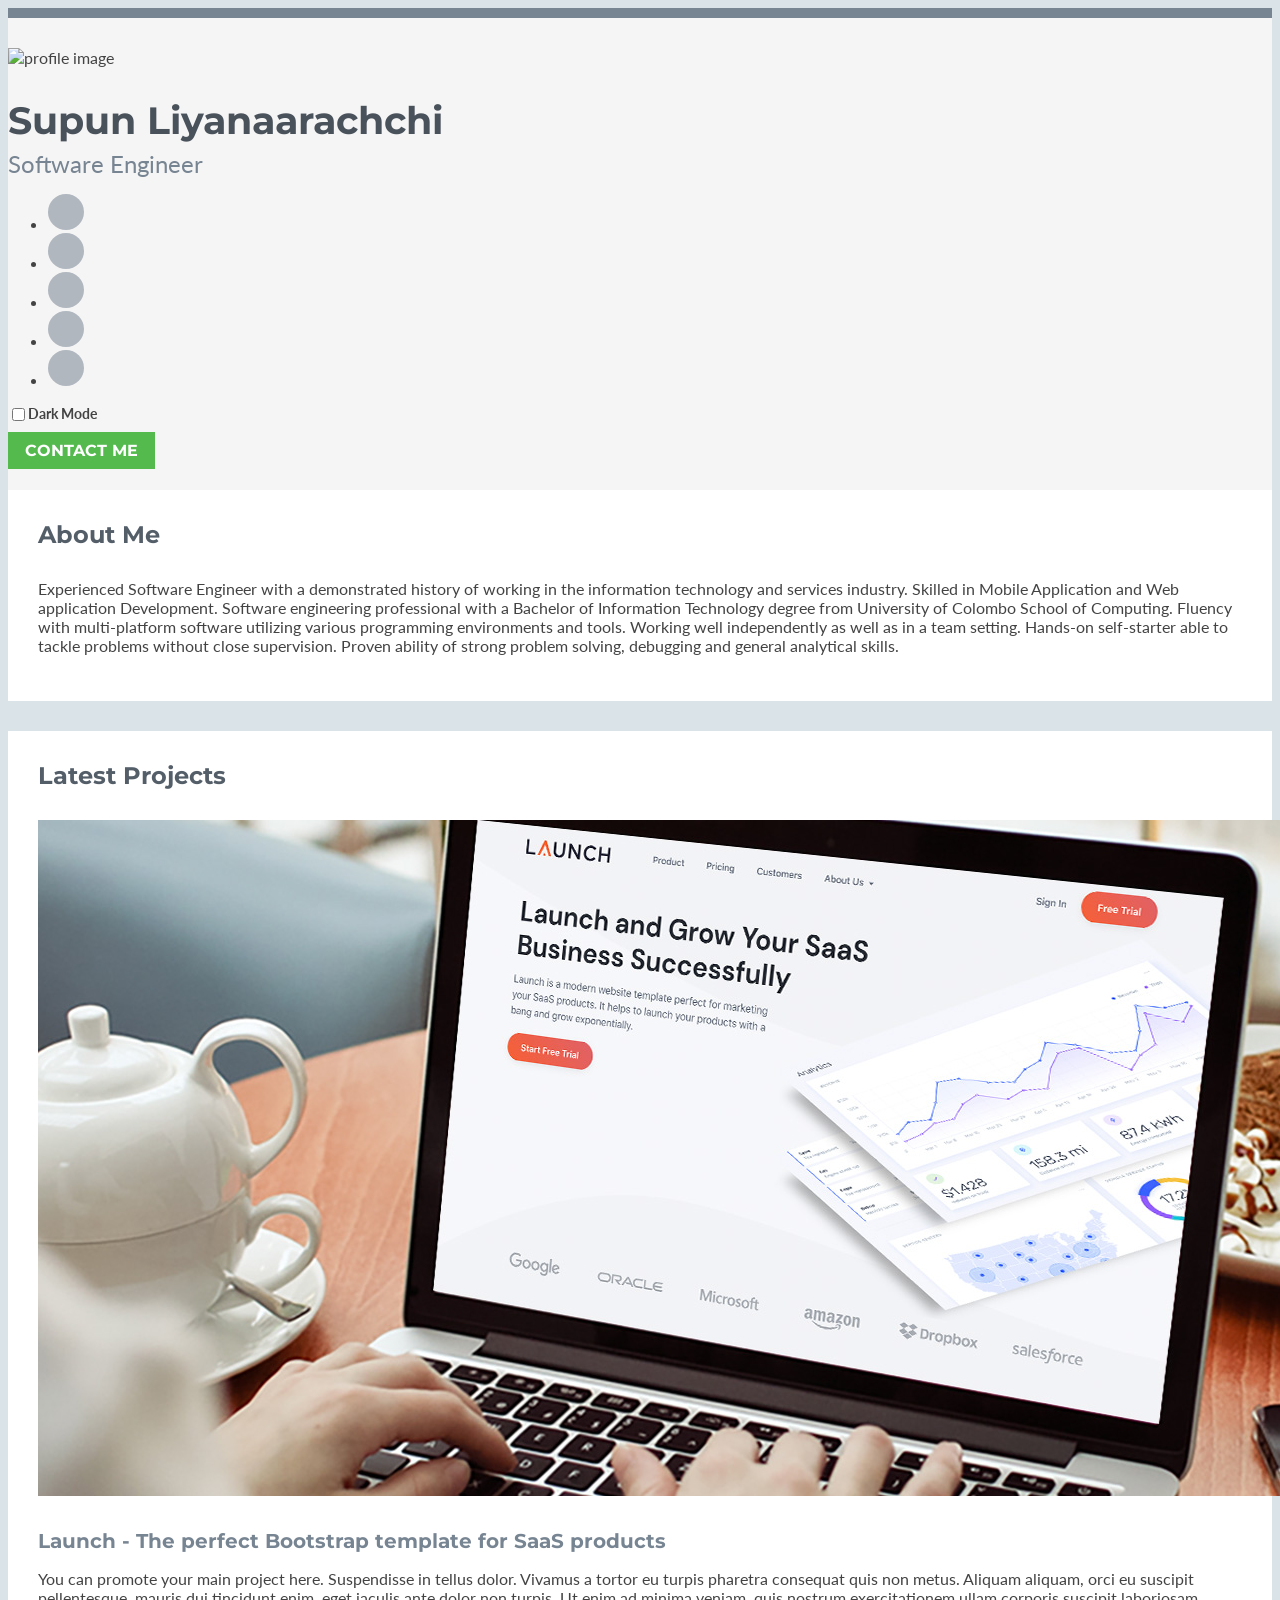
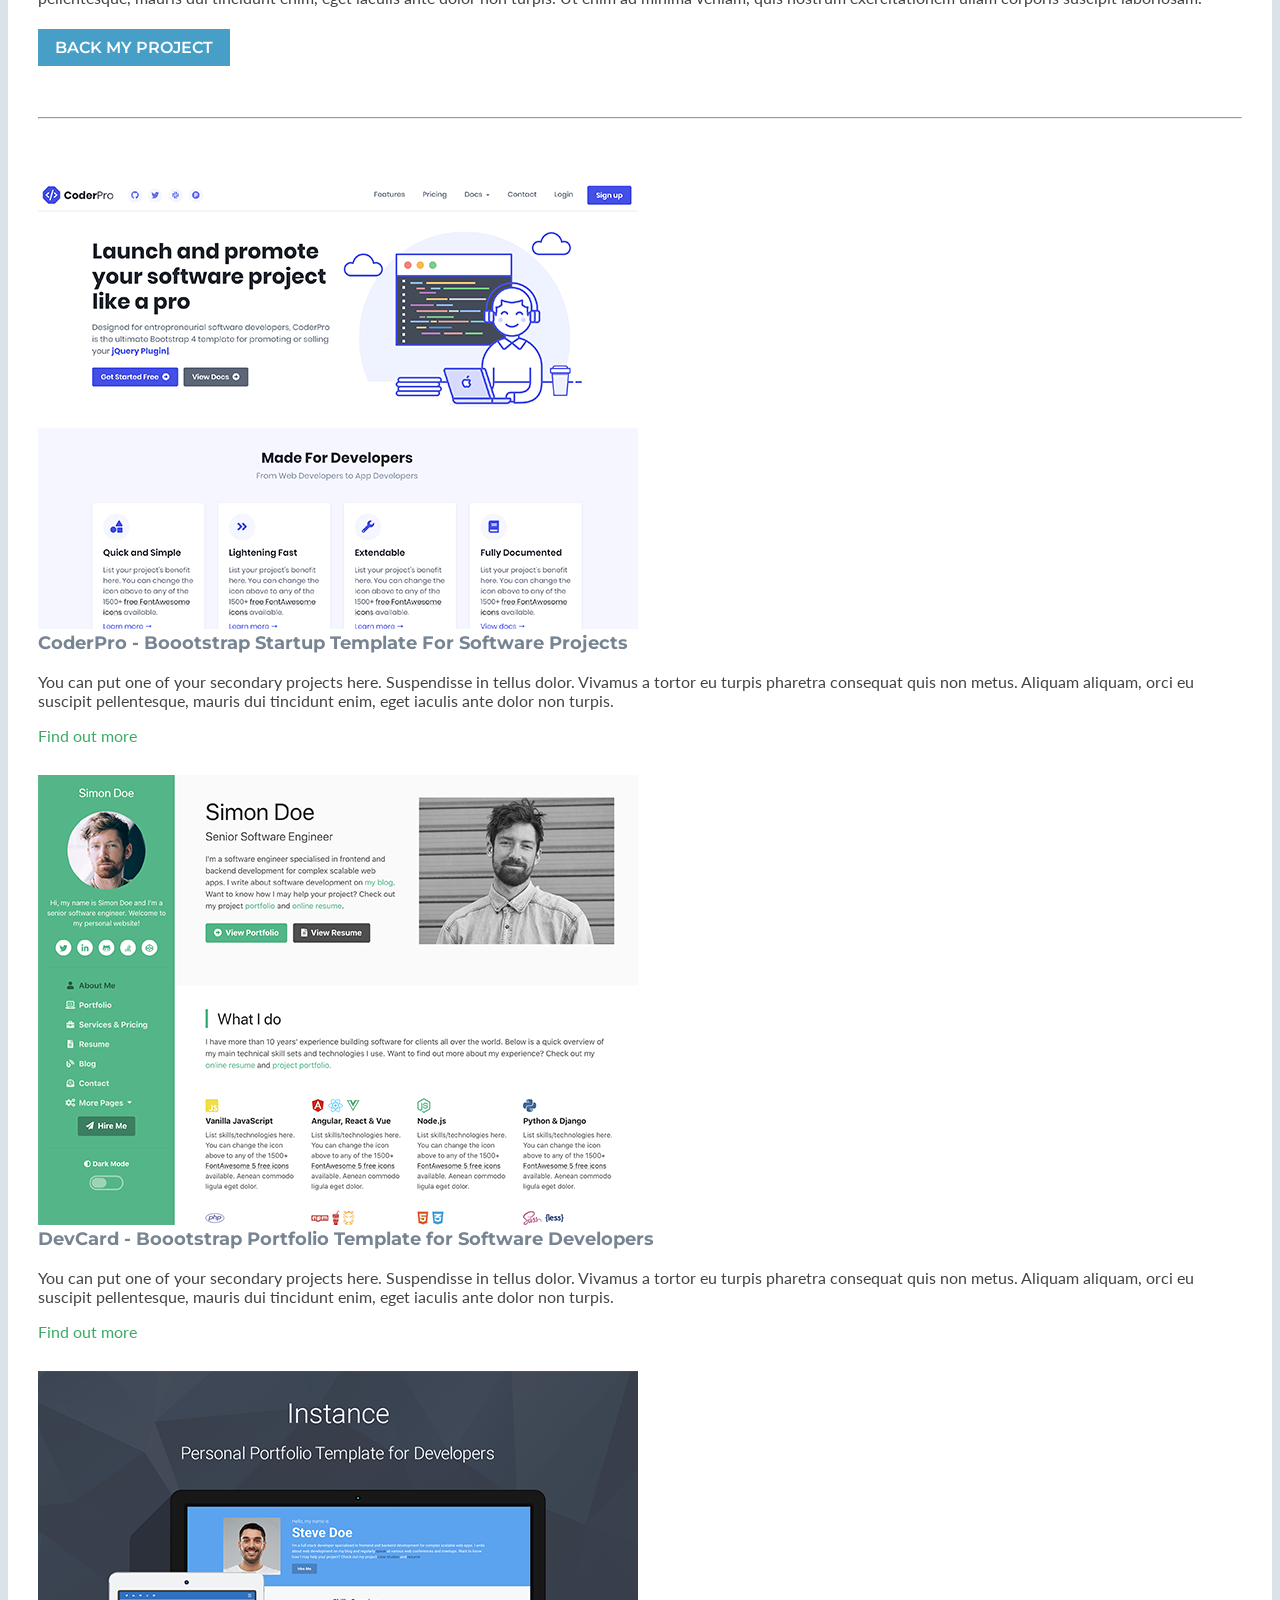
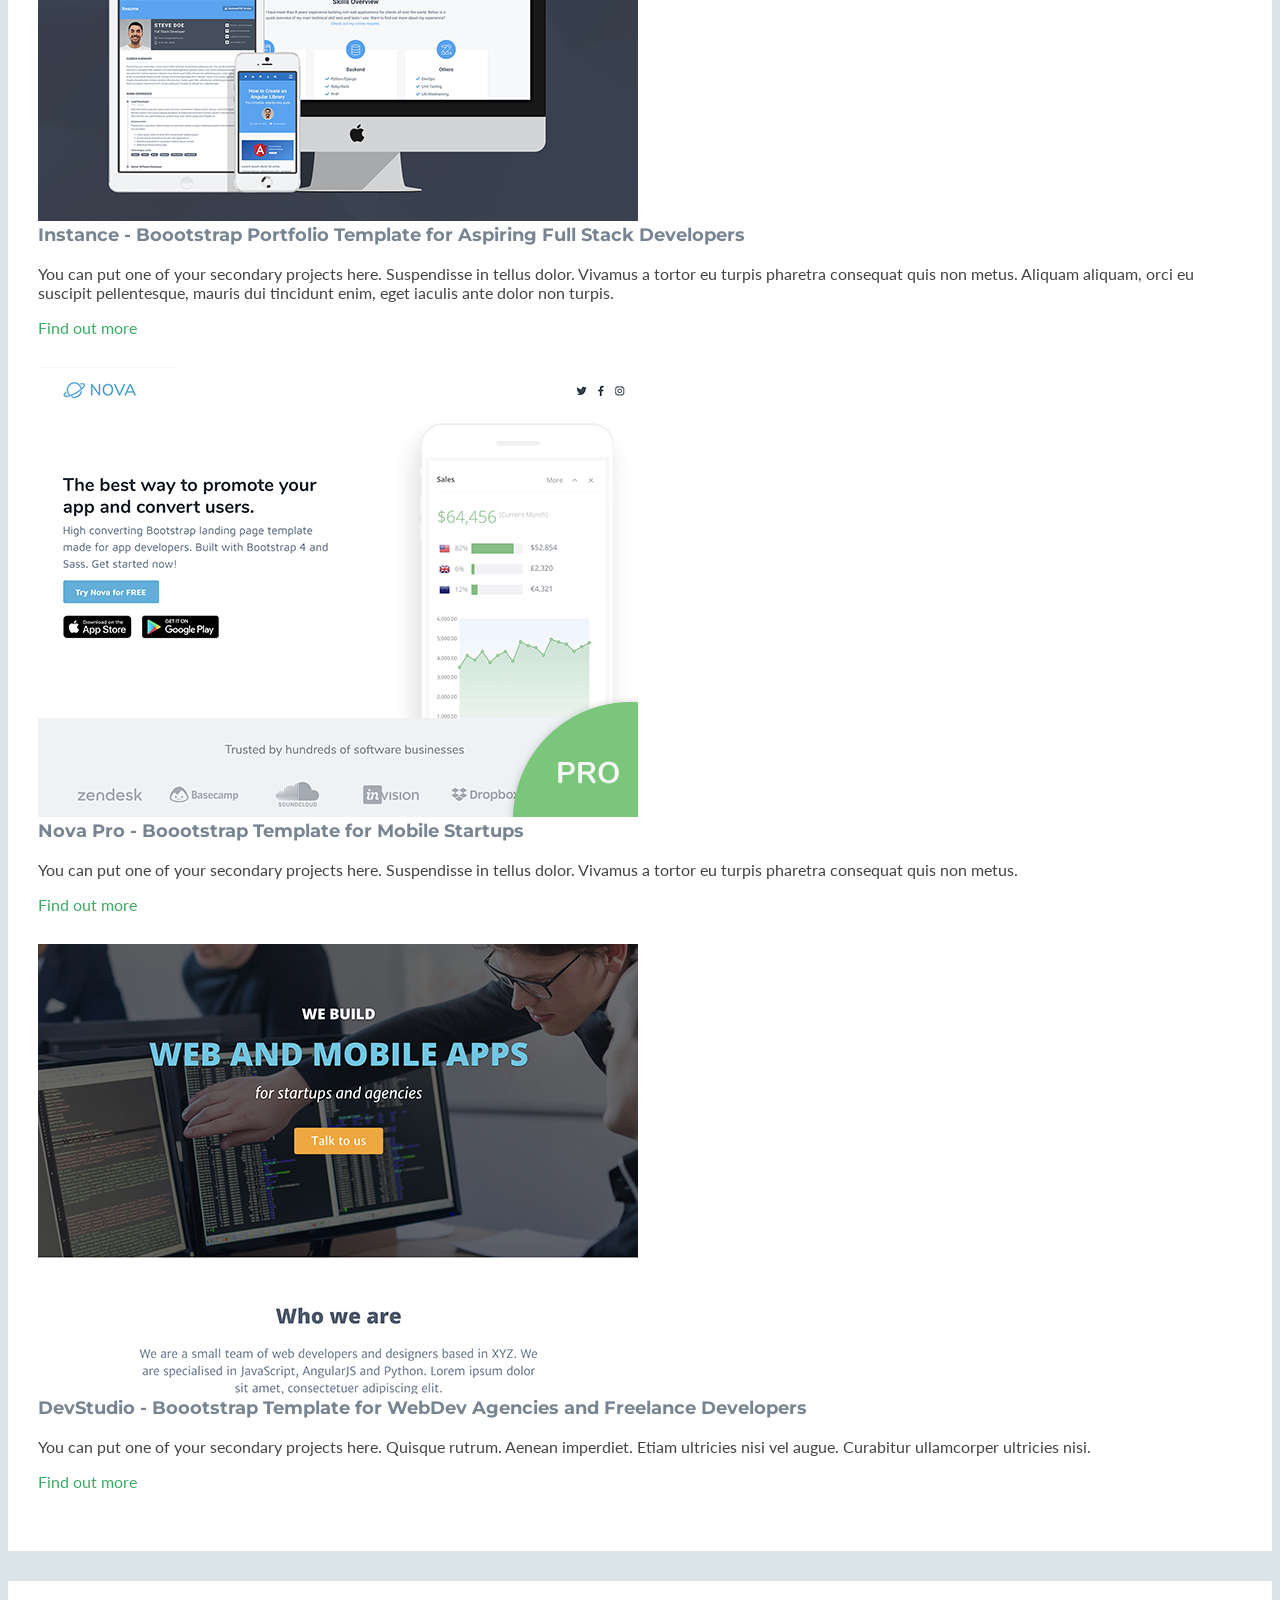
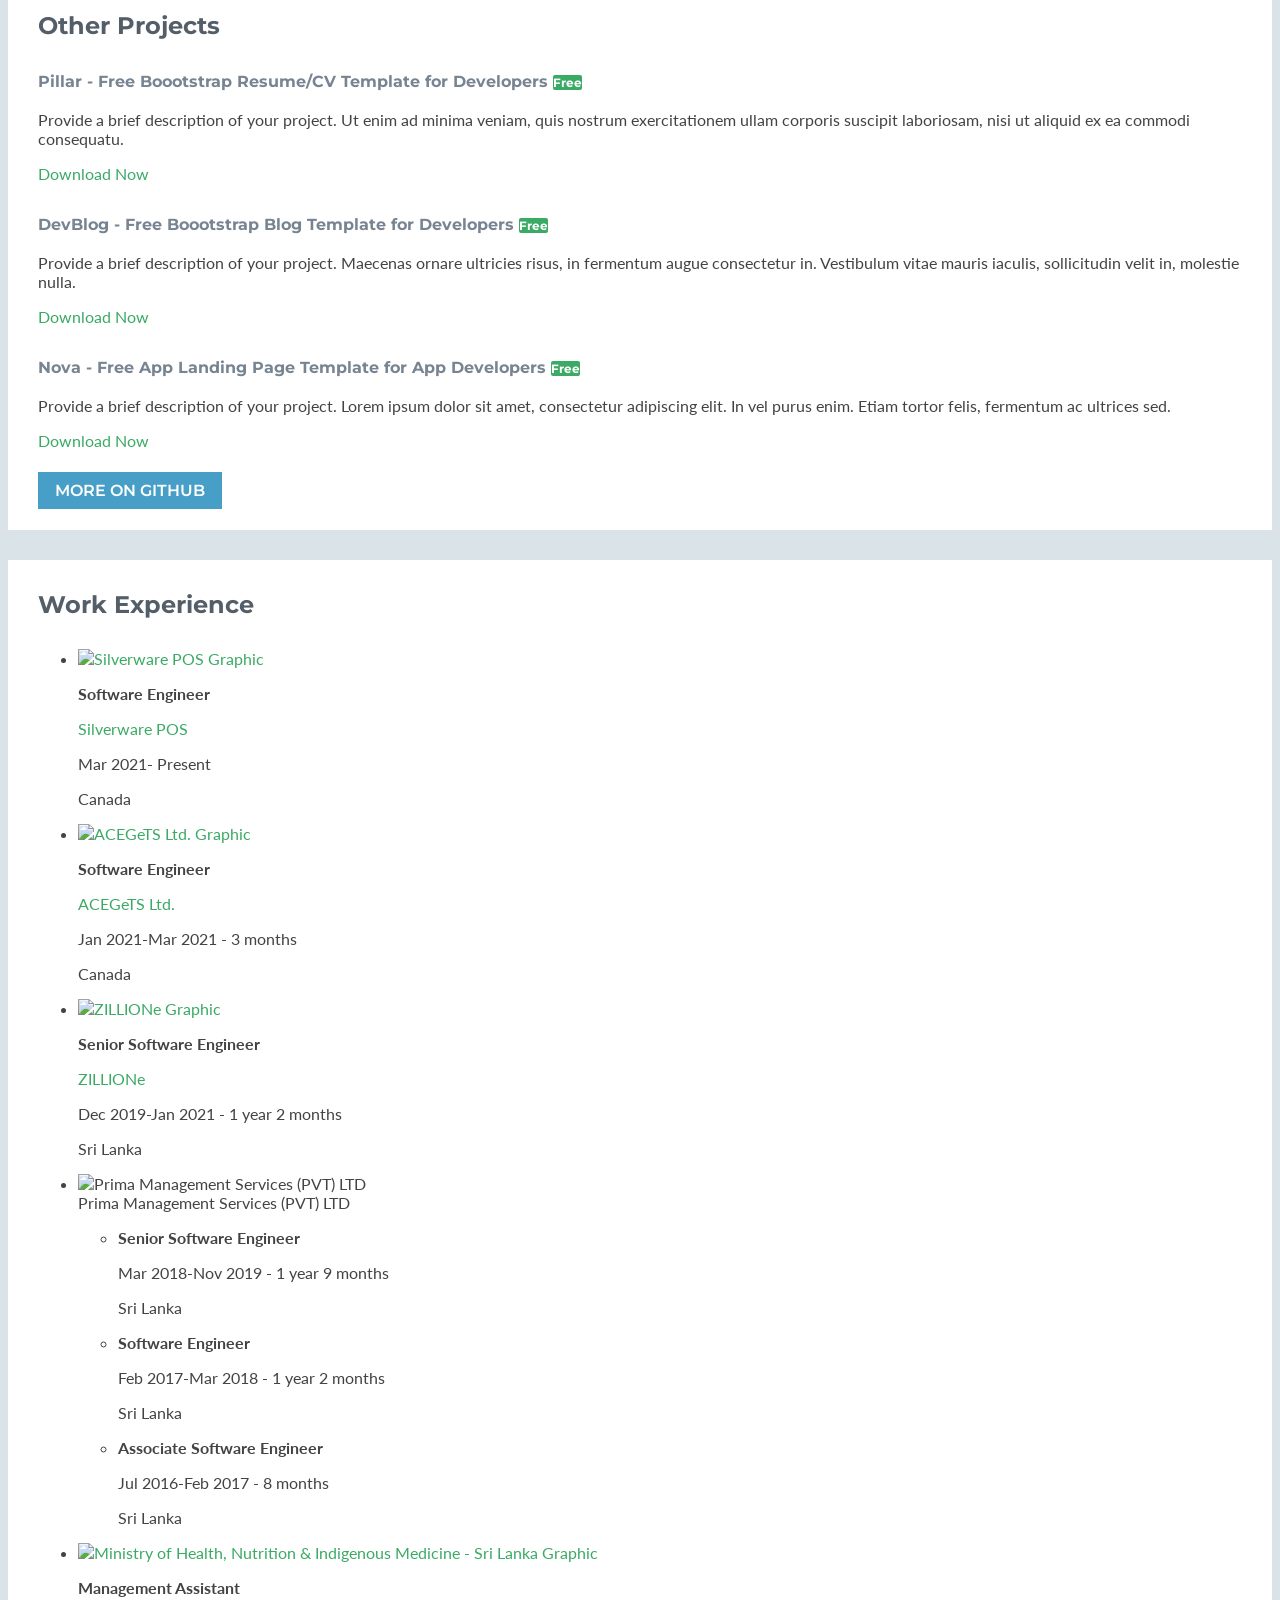
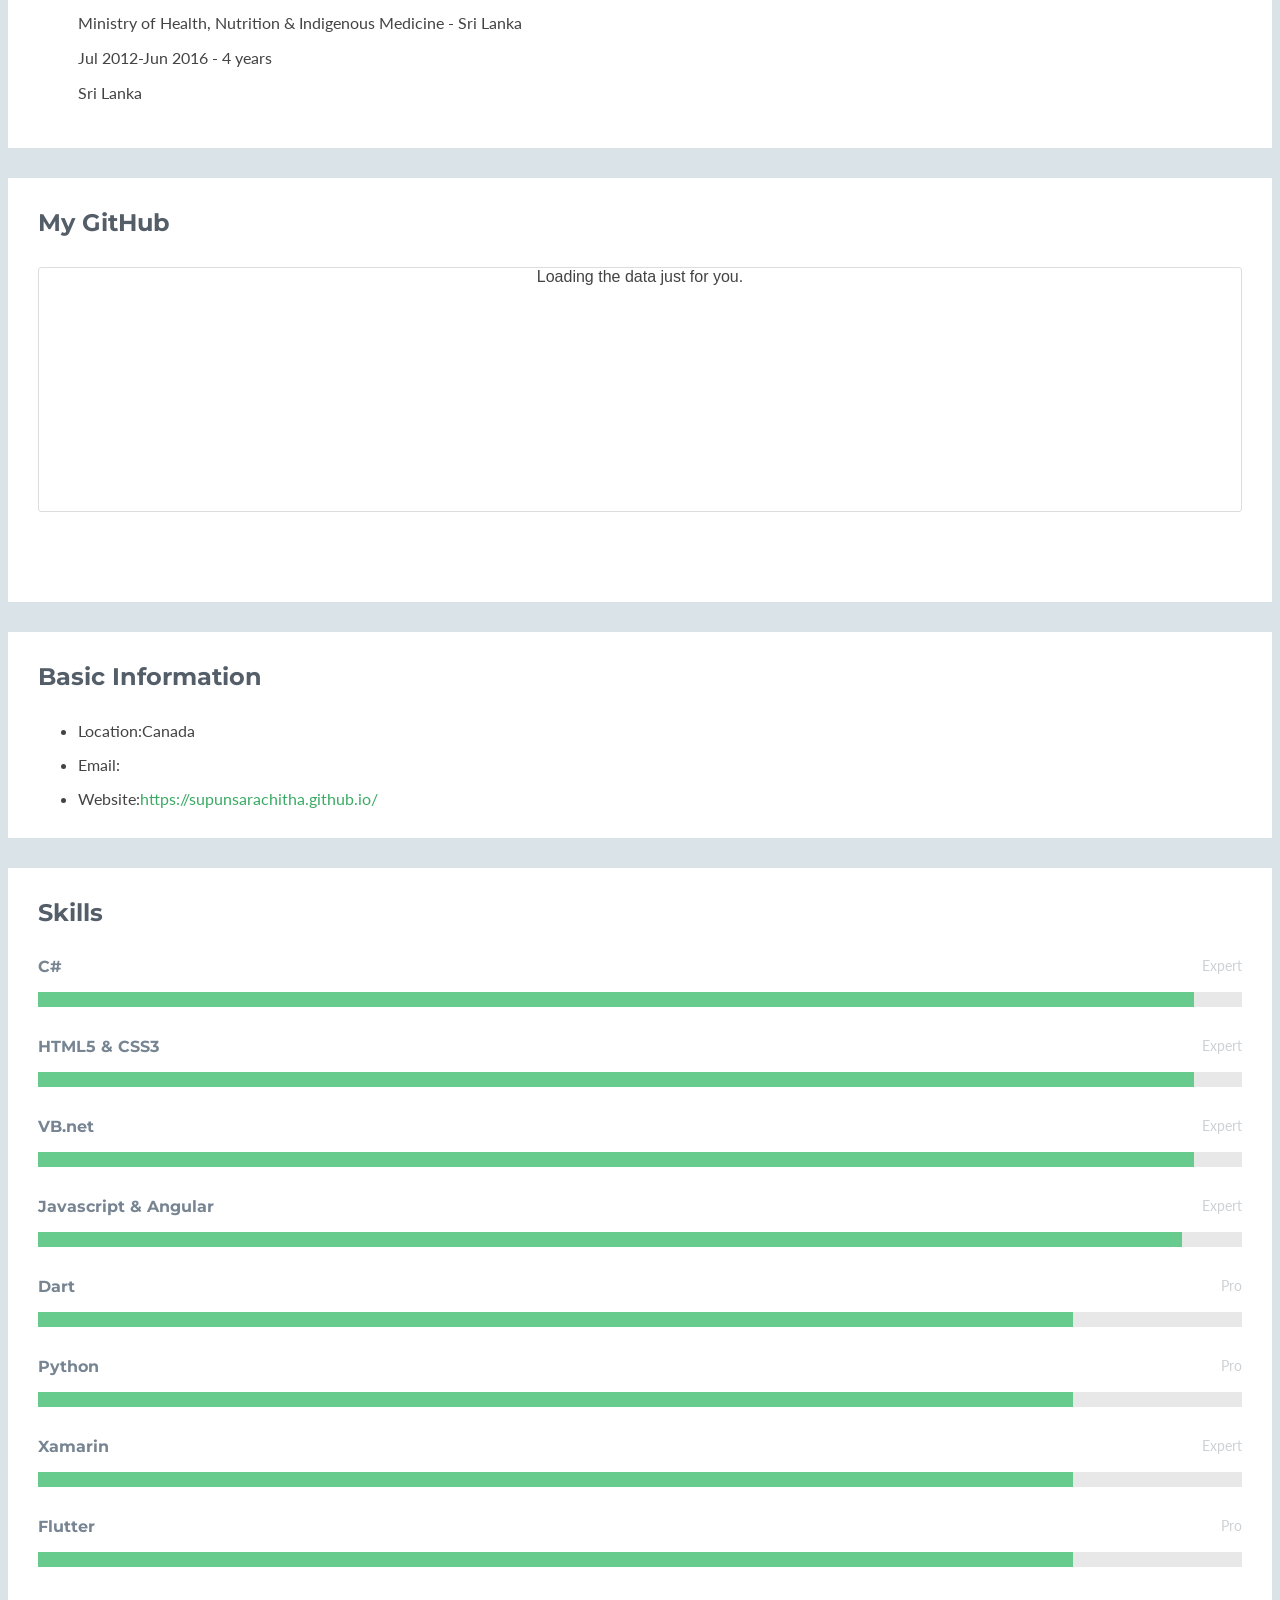
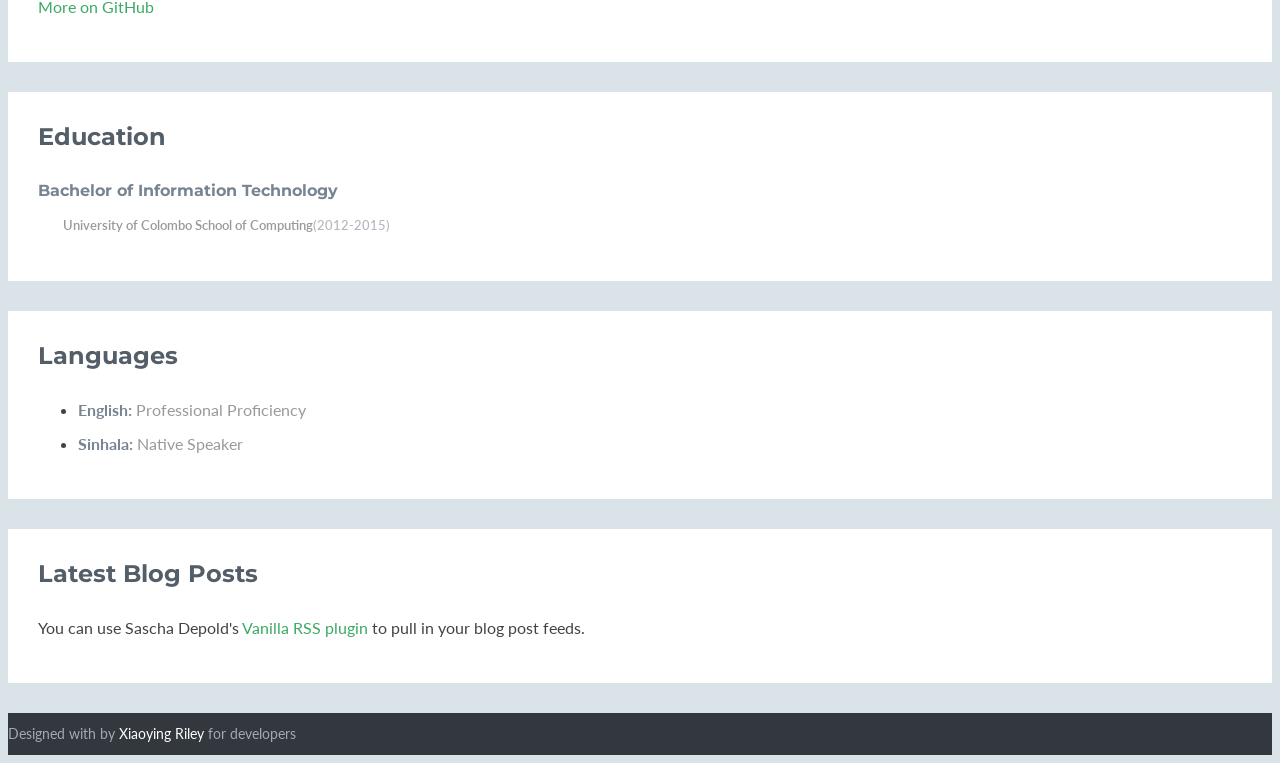
==== commit f2ab7c0e: "skills" ====
--- a/index.html
+++ b/index.html
@@ -330,7 +330,7 @@
                             </div>
                             <!--//item-->
 
-                            <a class="btn btn-cta-secondary" href="#">More on GitHub <i
+                            <a class="btn btn-cta-secondary" href="https://github.com/supunsarachitha">More on GitHub <i
                                     class="fas fa-chevron-right pt-1"></i></a>
 
                         </div>
@@ -532,15 +532,15 @@
                     <div class="section-inner shadow-sm rounded">
                         <h2 class="heading">Skills</h2>
                         <div class="content">
-                            <p class="intro">
+                            <!-- <p class="intro">
                                 Intro about your skills goes here. Keep the list lean and only show your primary
                                 skillset. You can always provide a link to your Linkedin or Github profile so people can
-                                get more info there.</p>
+                                get more info there.</p> -->
 
                             <div class="skillset">
 
                                 <div class="item">
-                                    <h3 class="level-title">Python &amp; Django<span class="level-label"
+                                    <h3 class="level-title">C#<span class="level-label"
                                             data-bs-toggle="tooltip" data-bs-placement="left"
                                             title="You can use the tooltip to explain more about your skill level..."><i
                                                 class="fas fa-info-circle"></i>Expert</span></h3>
@@ -554,33 +554,46 @@
                                 <!--//item-->
 
                                 <div class="item">
-                                    <h3 class="level-title">Javascript &amp; jQuery<span class="level-label"
+                                    <h3 class="level-title">HTML5 &amp; CSS3<span class="level-label"
                                             data-bs-toggle="tooltip" data-bs-placement="left"
                                             title="You can use the tooltip to explain more about your skill level..."><i
                                                 class="fas fa-info-circle"></i>Expert</span></h3>
                                     <div class="level-bar progress">
-                                        <div class="progress-bar level-bar-inner" role="progressbar" style="width: 94%"
-                                            aria-valuenow="94" aria-valuemin="0" aria-valuemax="94"></div>
+                                        <div class="progress-bar level-bar-inner" role="progressbar" style="width: 96%"
+                                            aria-valuenow="96" aria-valuemin="0" aria-valuemax="96"></div>
                                     </div>
                                     <!--//level-bar-->
                                 </div>
                                 <!--//item-->
 
                                 <div class="item">
-                                    <h3 class="level-title">HTML5, CSS3, SASS &amp; LESS<span class="level-label"
+                                    <h3 class="level-title">VB.net<span class="level-label"
+                                            data-bs-toggle="tooltip" data-bs-placement="left"
+                                            title="You can use the tooltip to explain more about your skill level..."><i
+                                                class="fas fa-info-circle"></i>Expert</span></h3>
+
+                                    <div class="level-bar progress">
+                                        <div class="progress-bar level-bar-inner" role="progressbar" style="width: 96%"
+                                            aria-valuenow="96" aria-valuemin="0" aria-valuemax="96"></div>
+                                    </div>
+                                    <!--//level-bar-->
+                                </div>
+                                <!--//item-->
+
+                                <div class="item">
+                                    <h3 class="level-title">Javascript &amp; Angular<span class="level-label"
                                             data-bs-toggle="tooltip" data-bs-placement="left"
                                             title="You can use the tooltip to explain more about your skill level..."><i
                                                 class="fas fa-info-circle"></i>Expert</span></h3>
                                     <div class="level-bar progress">
-                                        <div class="progress-bar level-bar-inner" role="progressbar" style="width: 93%"
-                                            aria-valuenow="93" aria-valuemin="0" aria-valuemax="96"></div>
+                                        <div class="progress-bar level-bar-inner" role="progressbar" style="width: 95%"
+                                            aria-valuenow="95" aria-valuemin="0" aria-valuemax="95"></div>
                                     </div>
                                     <!--//level-bar-->
                                 </div>
                                 <!--//item-->
-
                                 <div class="item">
-                                    <h3 class="level-title">Ruby on Rails<span class="level-label"
+                                    <h3 class="level-title">Dart<span class="level-label"
                                             data-bs-toggle="tooltip" data-placement="left"
                                             title="You can use the tooltip to explain more about your skill level..."><i
                                                 class="fas fa-info-circle"></i>Pro</span></h3>
@@ -591,8 +604,46 @@
                                     <!--//level-bar-->
                                 </div>
                                 <!--//item-->
-
-                                <p><a class="more-link" href="#"><i class="fas fa-external-link-alt"></i>More on
+                                <div class="item">
+                                    <h3 class="level-title">Python<span class="level-label"
+                                            data-bs-toggle="tooltip" data-placement="left"
+                                            title="You can use the tooltip to explain more about your skill level..."><i
+                                                class="fas fa-info-circle"></i>Pro</span></h3>
+                                    <div class="level-bar progress">
+                                        <div class="progress-bar level-bar-inner" role="progressbar" style="width: 86%"
+                                            aria-valuenow="86" aria-valuemin="0" aria-valuemax="96"></div>
+                                    </div>
+                                    <!--//level-bar-->
+                                </div>
+                                <!--//item-->
+
+                                <div class="item">
+                                    <h3 class="level-title">Xamarin<span class="level-label"
+                                            data-bs-toggle="tooltip" data-placement="left"
+                                            title="You can use the tooltip to explain more about your skill level..."><i
+                                                class="fas fa-info-circle"></i>Expert</span></h3>
+                                    <div class="level-bar progress">
+                                        <div class="progress-bar level-bar-inner" role="progressbar" style="width: 86%"
+                                            aria-valuenow="86" aria-valuemin="0" aria-valuemax="96"></div>
+                                    </div>
+                                    <!--//level-bar-->
+                                </div>
+                                <!--//item-->
+
+                                <div class="item">
+                                    <h3 class="level-title">Flutter<span class="level-label"
+                                            data-bs-toggle="tooltip" data-placement="left"
+                                            title="You can use the tooltip to explain more about your skill level..."><i
+                                                class="fas fa-info-circle"></i>Pro</span></h3>
+                                    <div class="level-bar progress">
+                                        <div class="progress-bar level-bar-inner" role="progressbar" style="width: 86%"
+                                            aria-valuenow="86" aria-valuemin="0" aria-valuemax="96"></div>
+                                    </div>
+                                    <!--//level-bar-->
+                                </div>
+                                <!--//item-->
+
+                                <p><a class="more-link" href="https://github.com/supunsarachitha"><i class="fas fa-external-link-alt"></i>More on
                                         GitHub</a></p>
                             </div>
                         </div>
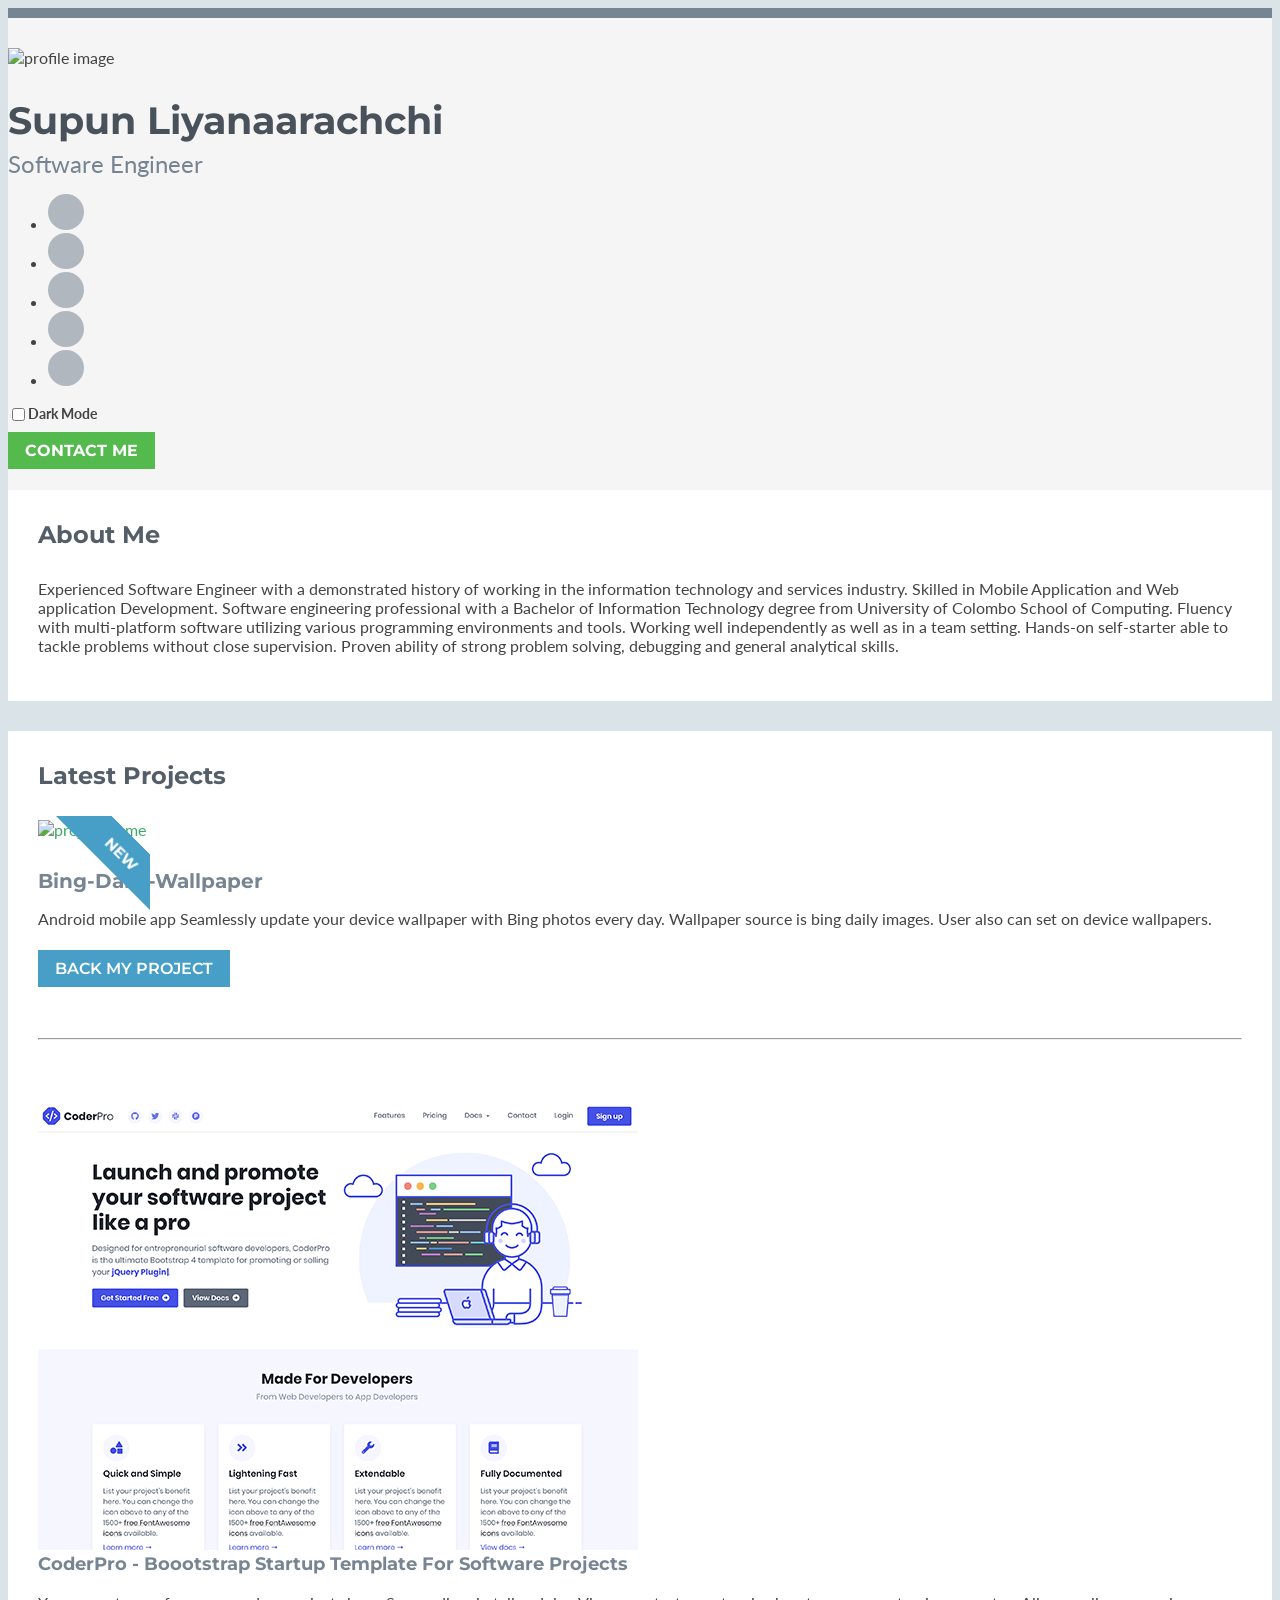
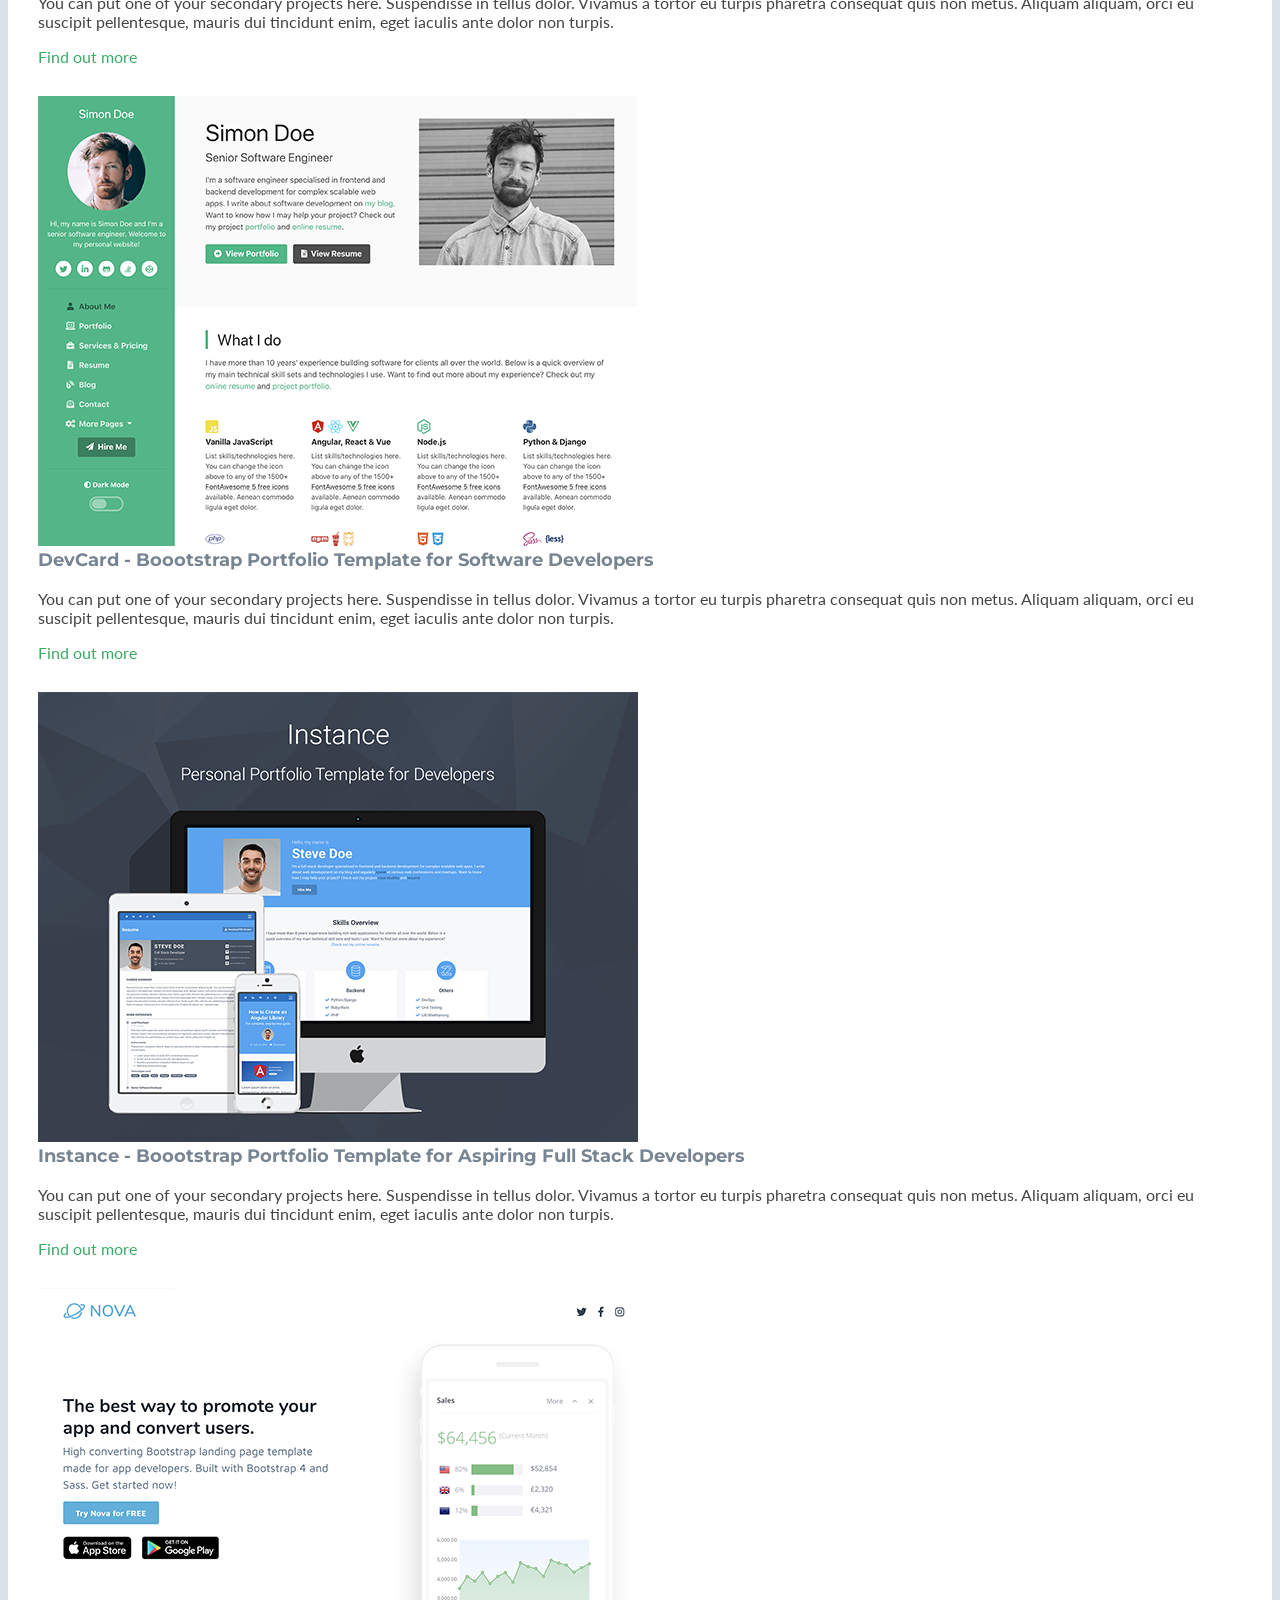
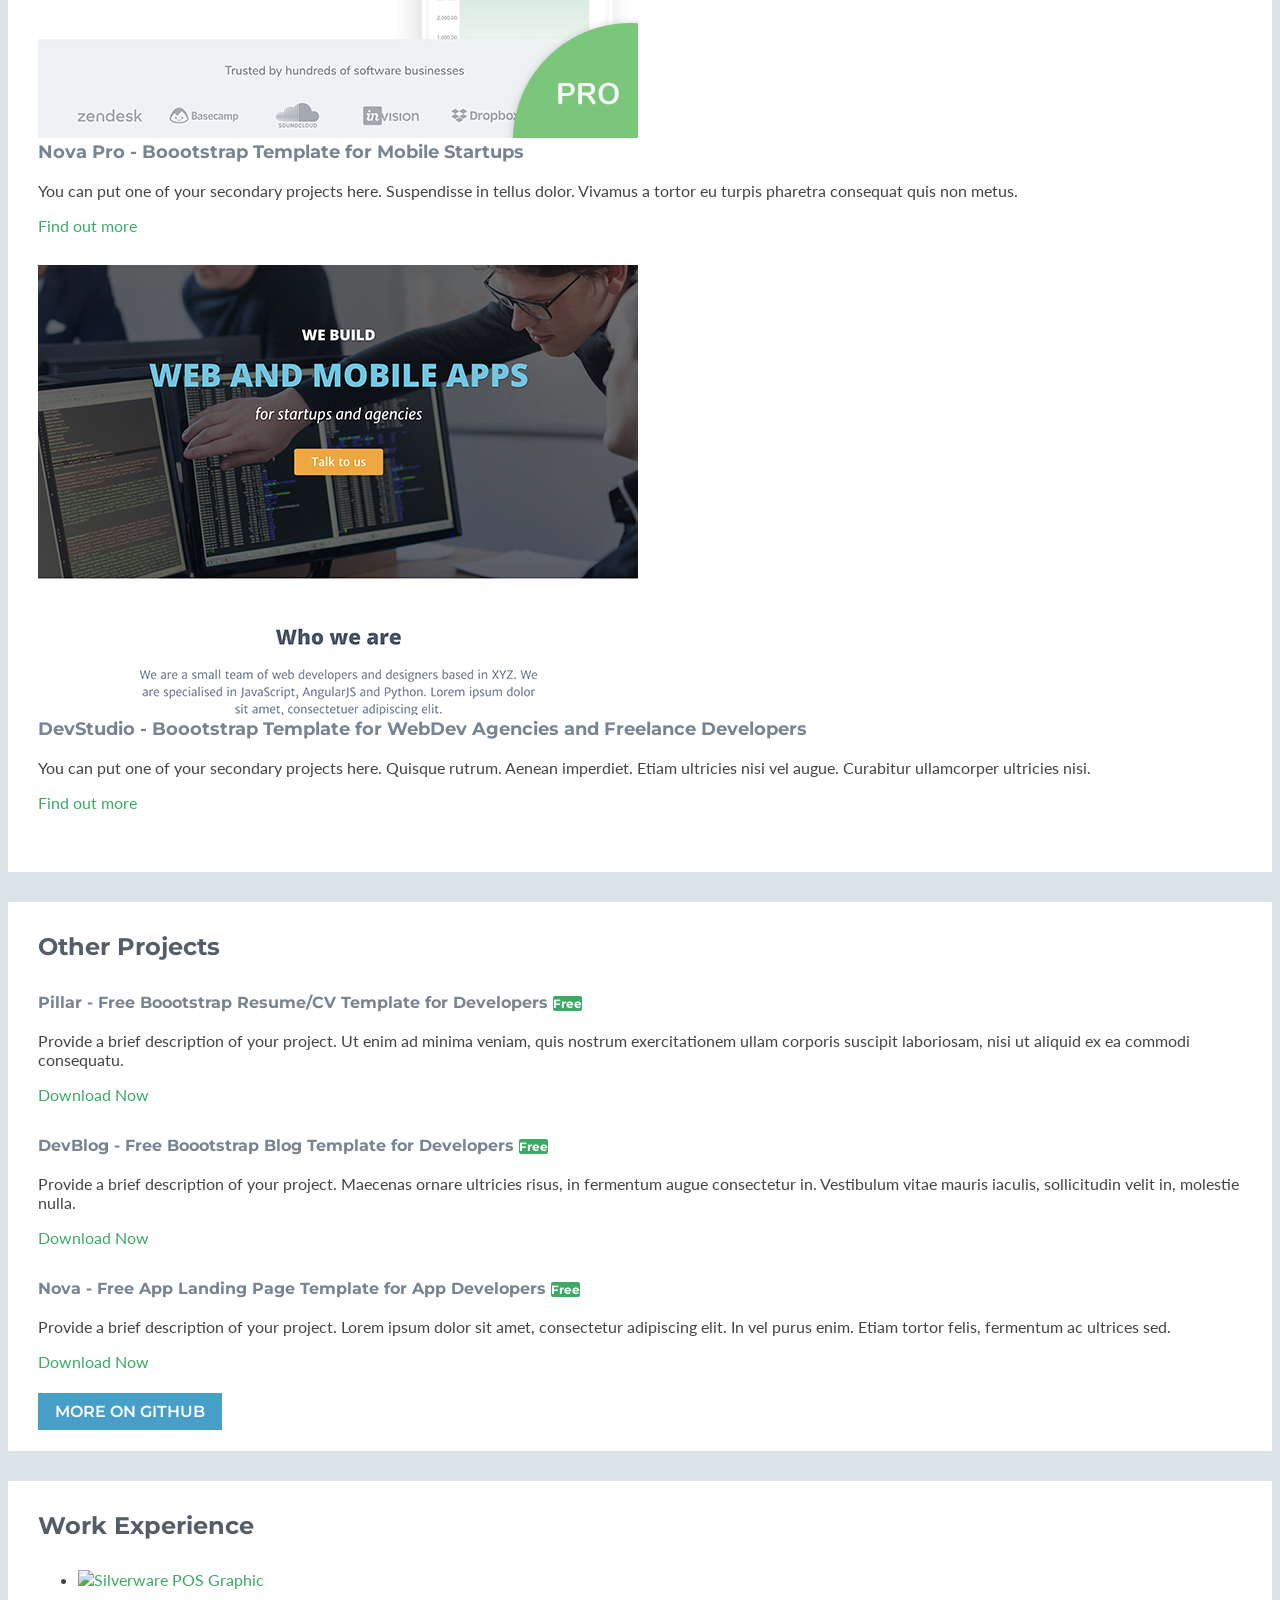
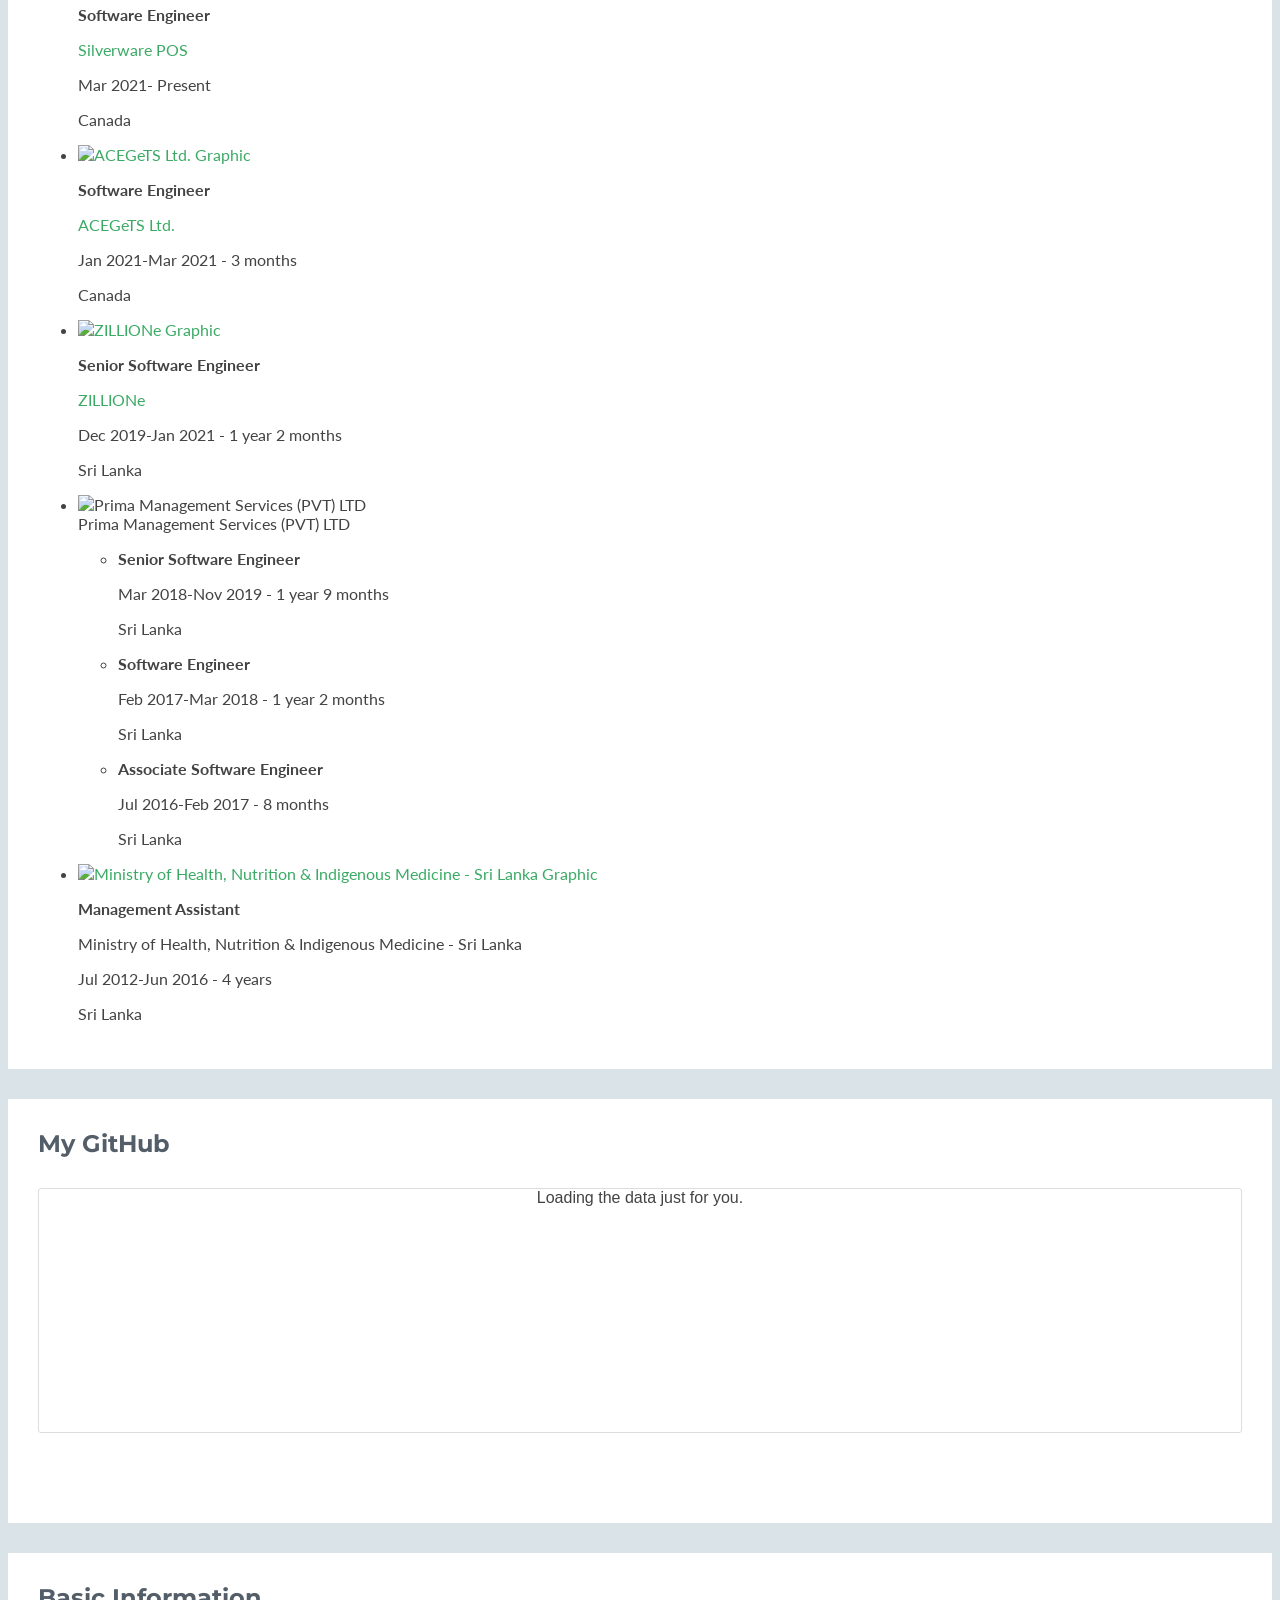
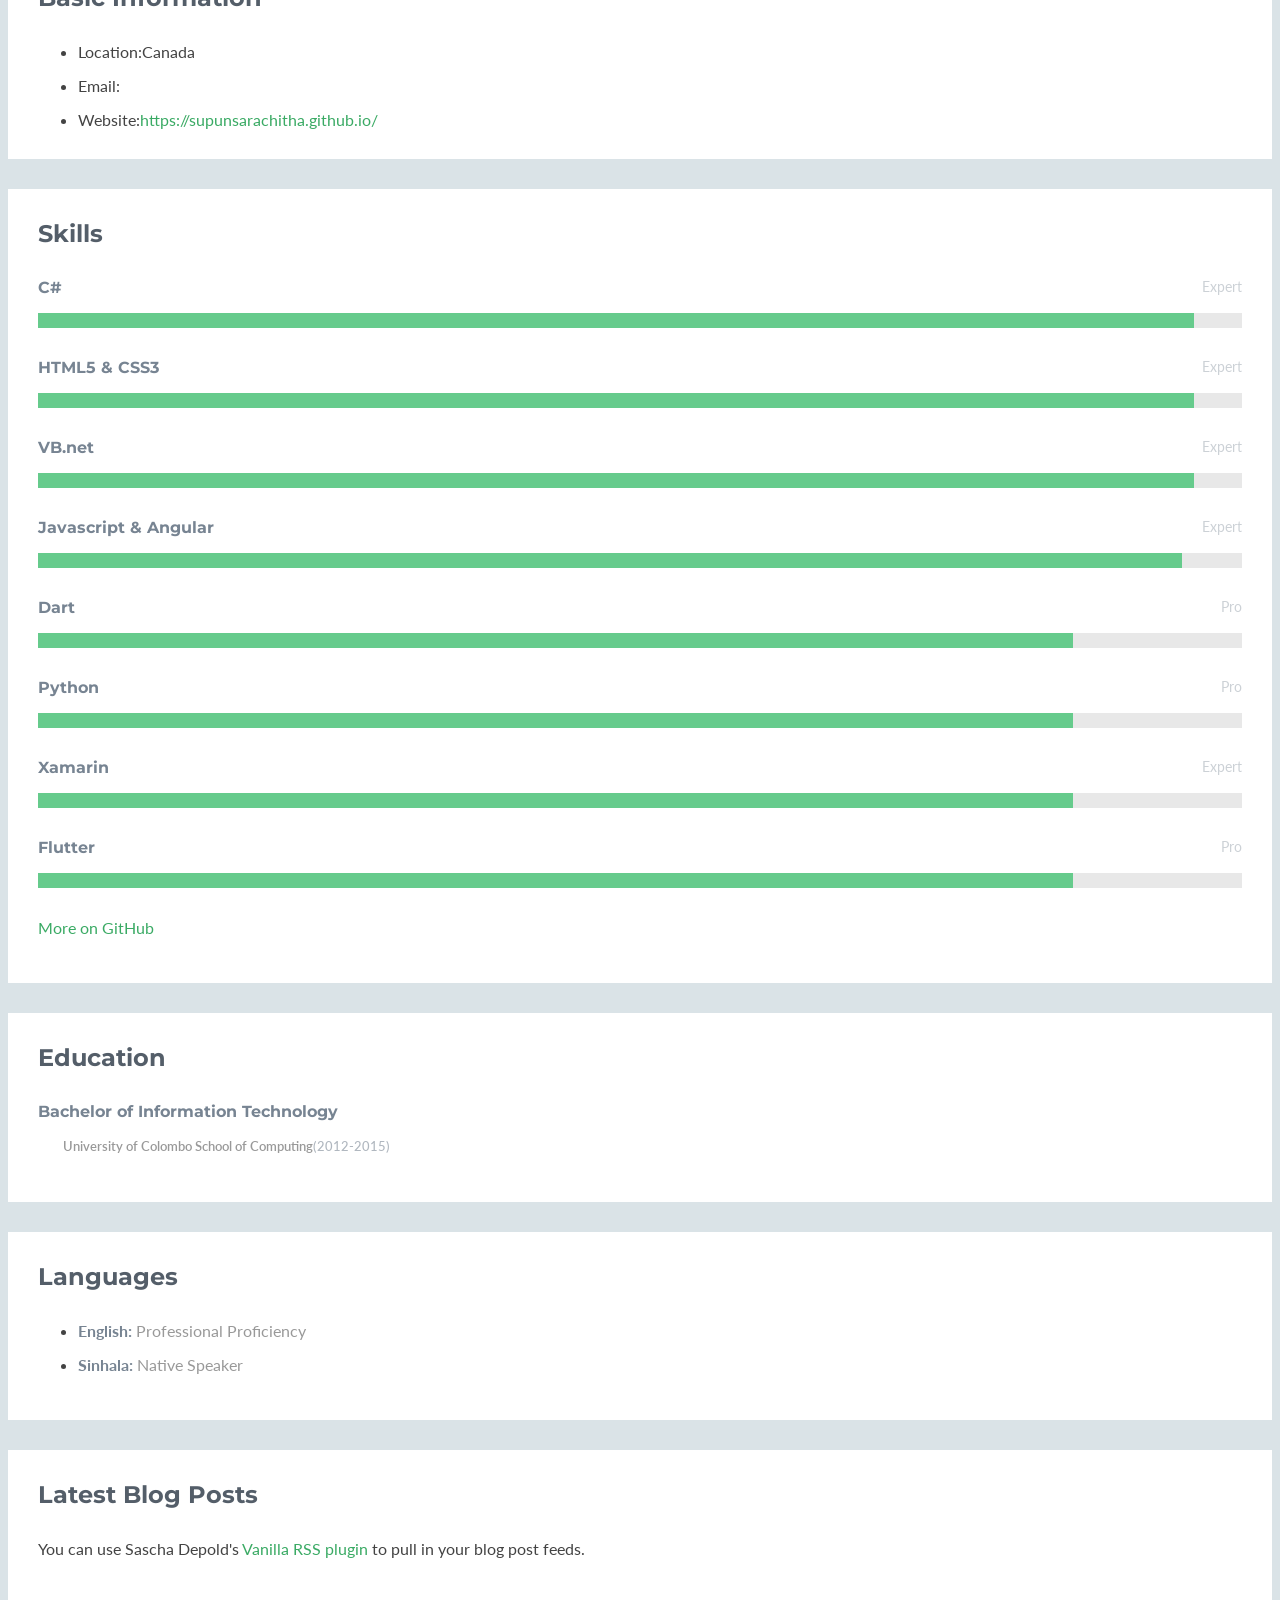
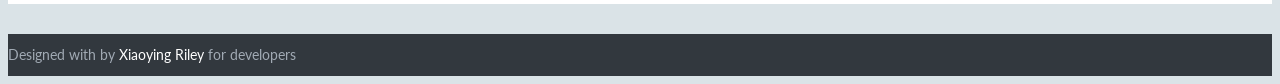
==== commit 221a1819: "language and latest project section" ====
--- a/index.html
+++ b/index.html
@@ -128,10 +128,10 @@
                             <div class="item featured text-center">
 
                                 <div class="featured-image has-ribbon">
-                                    <a href="https://themes.3rdwavemedia.com/bootstrap-templates/startup/launch-bootstrap-4-template-for-saas-businesses/"
+                                    <a href="https://a.fsdn.com/con/app/proj/bing-daily-wallpaper/screenshots/Screenshot_20200530-110023%5B1%5D.jpg/max/max/1"
                                         target="_blank">
                                         <img class="img-fluid project-image rounded shadow-sm"
-                                            src="assets/images/projects/project-featured.jpg" alt="project name" />
+                                            src="https://a.fsdn.com/con/app/proj/bing-daily-wallpaper/screenshots/Screenshot_20200530-110023%5B1%5D.jpg/max/max/1" alt="project name" />
                                     </a>
                                     <div class="ribbon">
                                         <div class="text">New</div>
@@ -139,20 +139,16 @@
                                 </div>
 
                                 <h3 class="title mb-3"><a
-                                        href="https://themes.3rdwavemedia.com/bootstrap-templates/startup/launch-bootstrap-4-template-for-saas-businesses/"
-                                        target="_blank">Launch - The perfect Bootstrap template for SaaS products</a>
+                                        href="https://github.com/supunsarachitha/Bing-Daily-Wallpaper"
+                                        target="_blank">Bing-Daily-Wallpaper</a>
                                 </h3>
 
                                 <div class="desc text-start">
-                                    <p>You can promote your main project here. Suspendisse in tellus dolor. Vivamus a
-                                        tortor eu turpis pharetra consequat quis non metus. Aliquam aliquam, orci eu
-                                        suscipit pellentesque, mauris dui tincidunt enim, eget iaculis ante dolor non
-                                        turpis. Ut enim ad minima veniam, quis nostrum exercitationem ullam corporis
-                                        suscipit laboriosam.</p>
+                                    <p>Android mobile app Seamlessly update your device wallpaper with Bing photos every day. Wallpaper source is bing daily images. User also can set on device wallpapers.</p>
                                 </div>
                                 <!--//desc-->
                                 <a class="btn btn-cta-secondary"
-                                    href="https://themes.3rdwavemedia.com/bootstrap-templates/startup/launch-bootstrap-4-template-for-saas-businesses/"
+                                    href="https://github.com/supunsarachitha/Bing-Daily-Wallpaper"
                                     target="_blank"><i class="fas fa-thumbs-up"></i> Back my project</a>
                             </div>
                             <!--//item-->
@@ -694,8 +690,9 @@
                                 <li class="item">
                                     <span class="title"><strong>Sinhala:</strong></span>
                                     <span class="level"> Native Speaker <br class="visible-sm visible-xs" /><i
-                                            class="fas fa-star"></i> <i class="fas fa-star"></i> <i
-                                            class="fas fa-star"></i> <i class="fas fa-star-half"></i></span>
+                                        class="fas fa-star"></i> <i class="fas fa-star"></i> <i
+                                        class="fas fa-star"></i> <i class="fas fa-star"></i> <i
+                                        class="fas fa-star"></i> </span>
                                 </li>
                                 <!--//item-->
                             </ul>
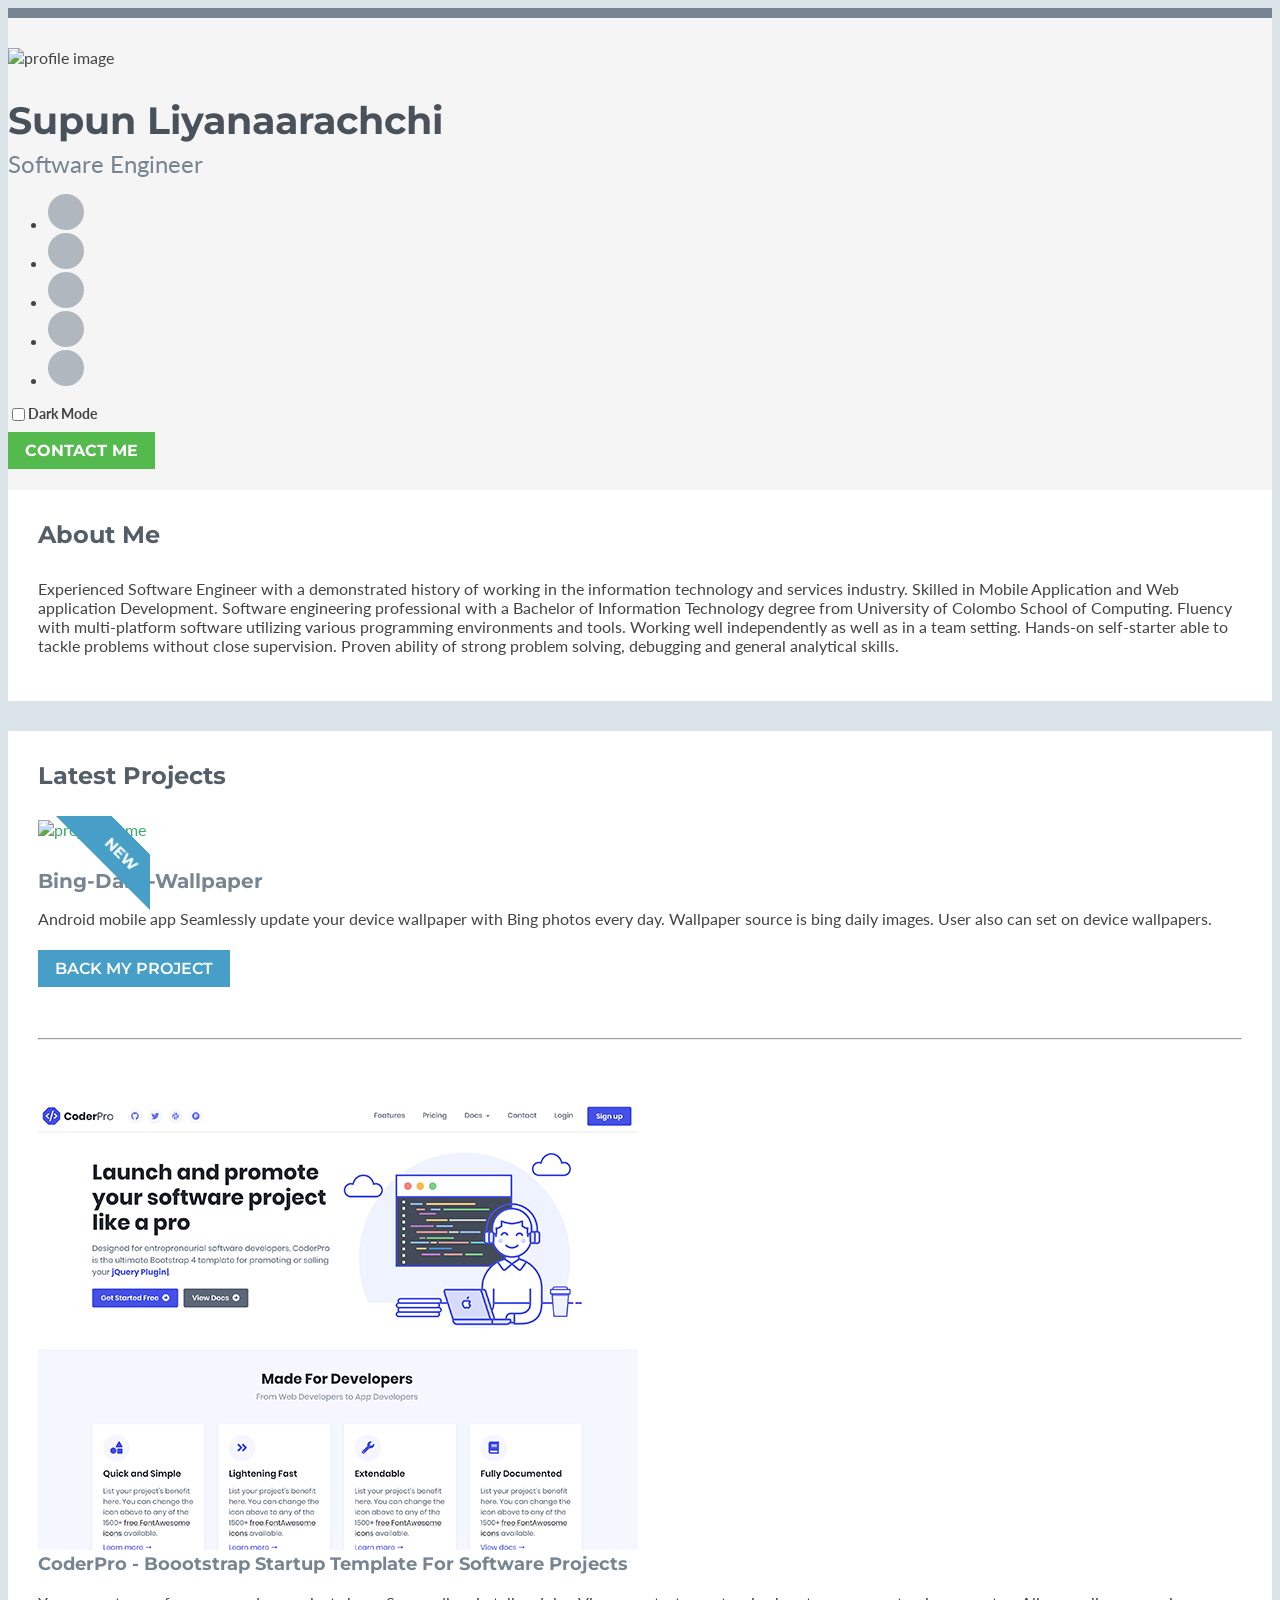
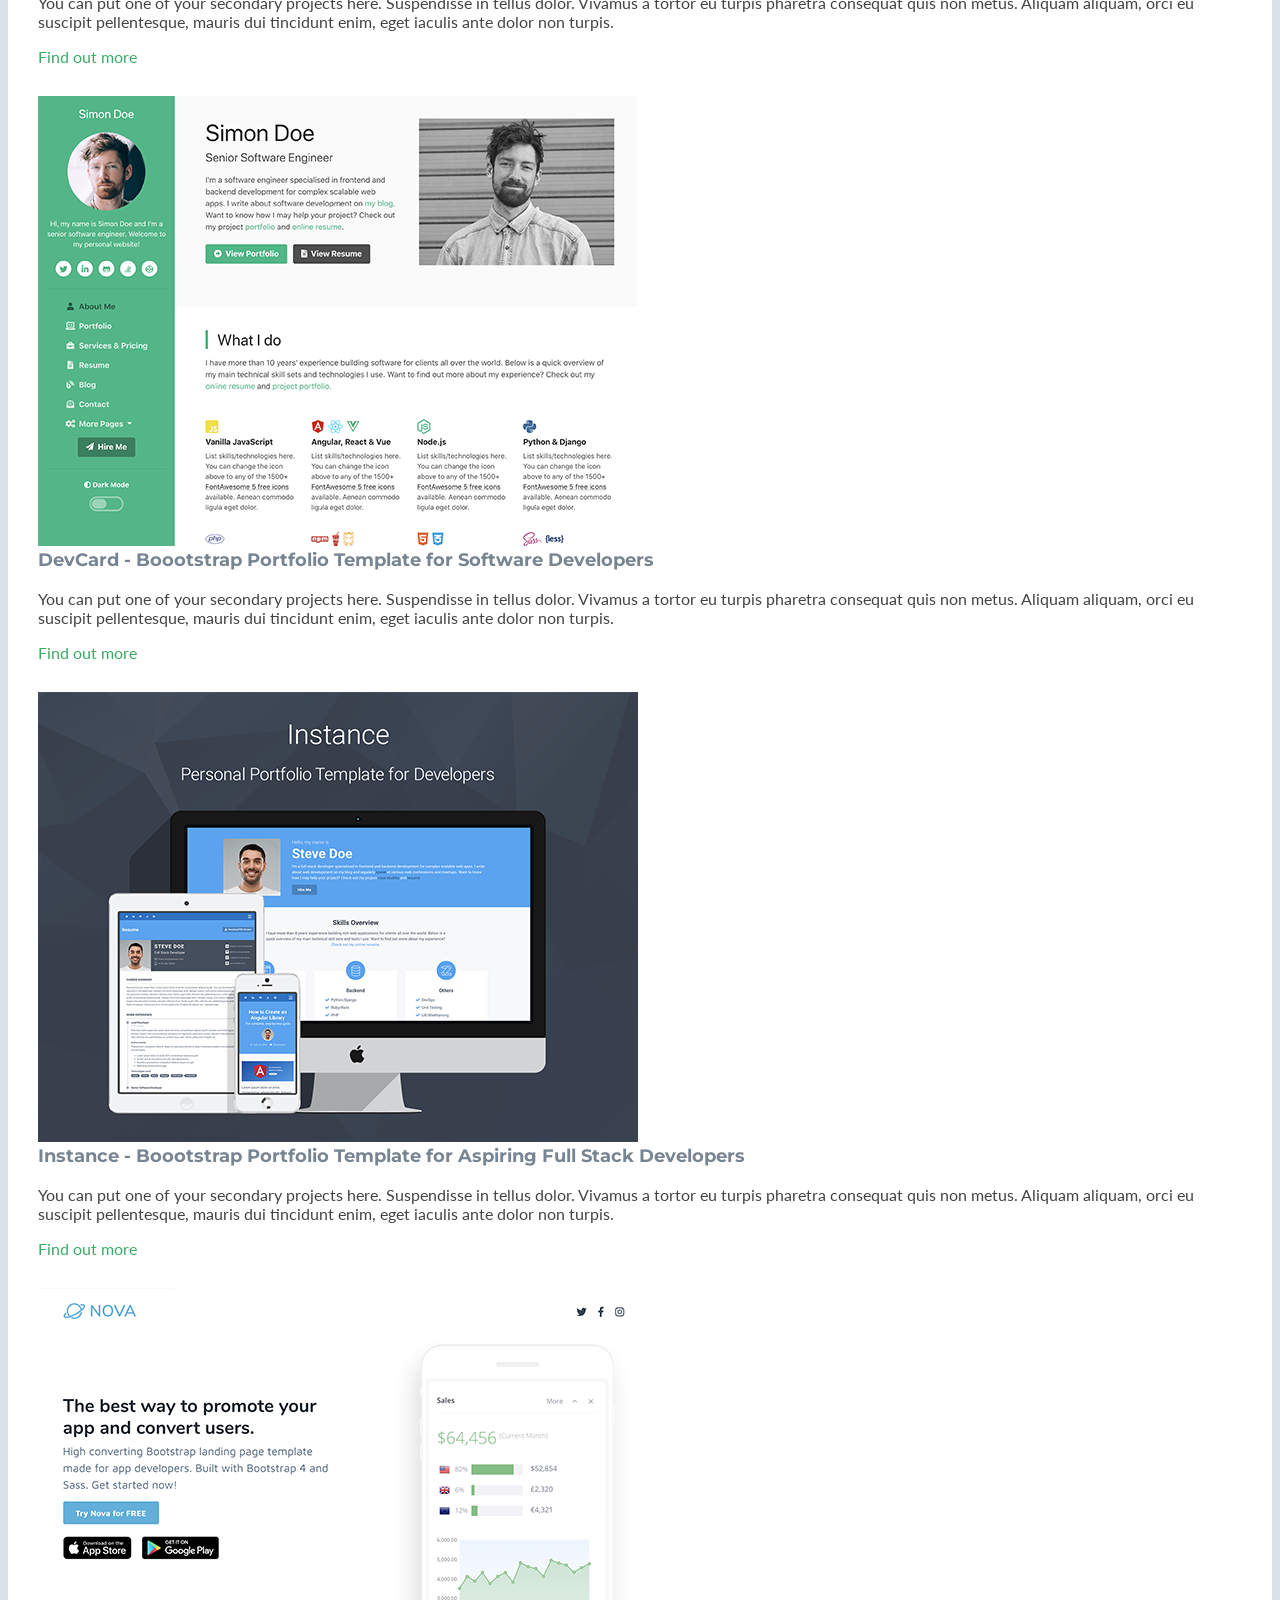
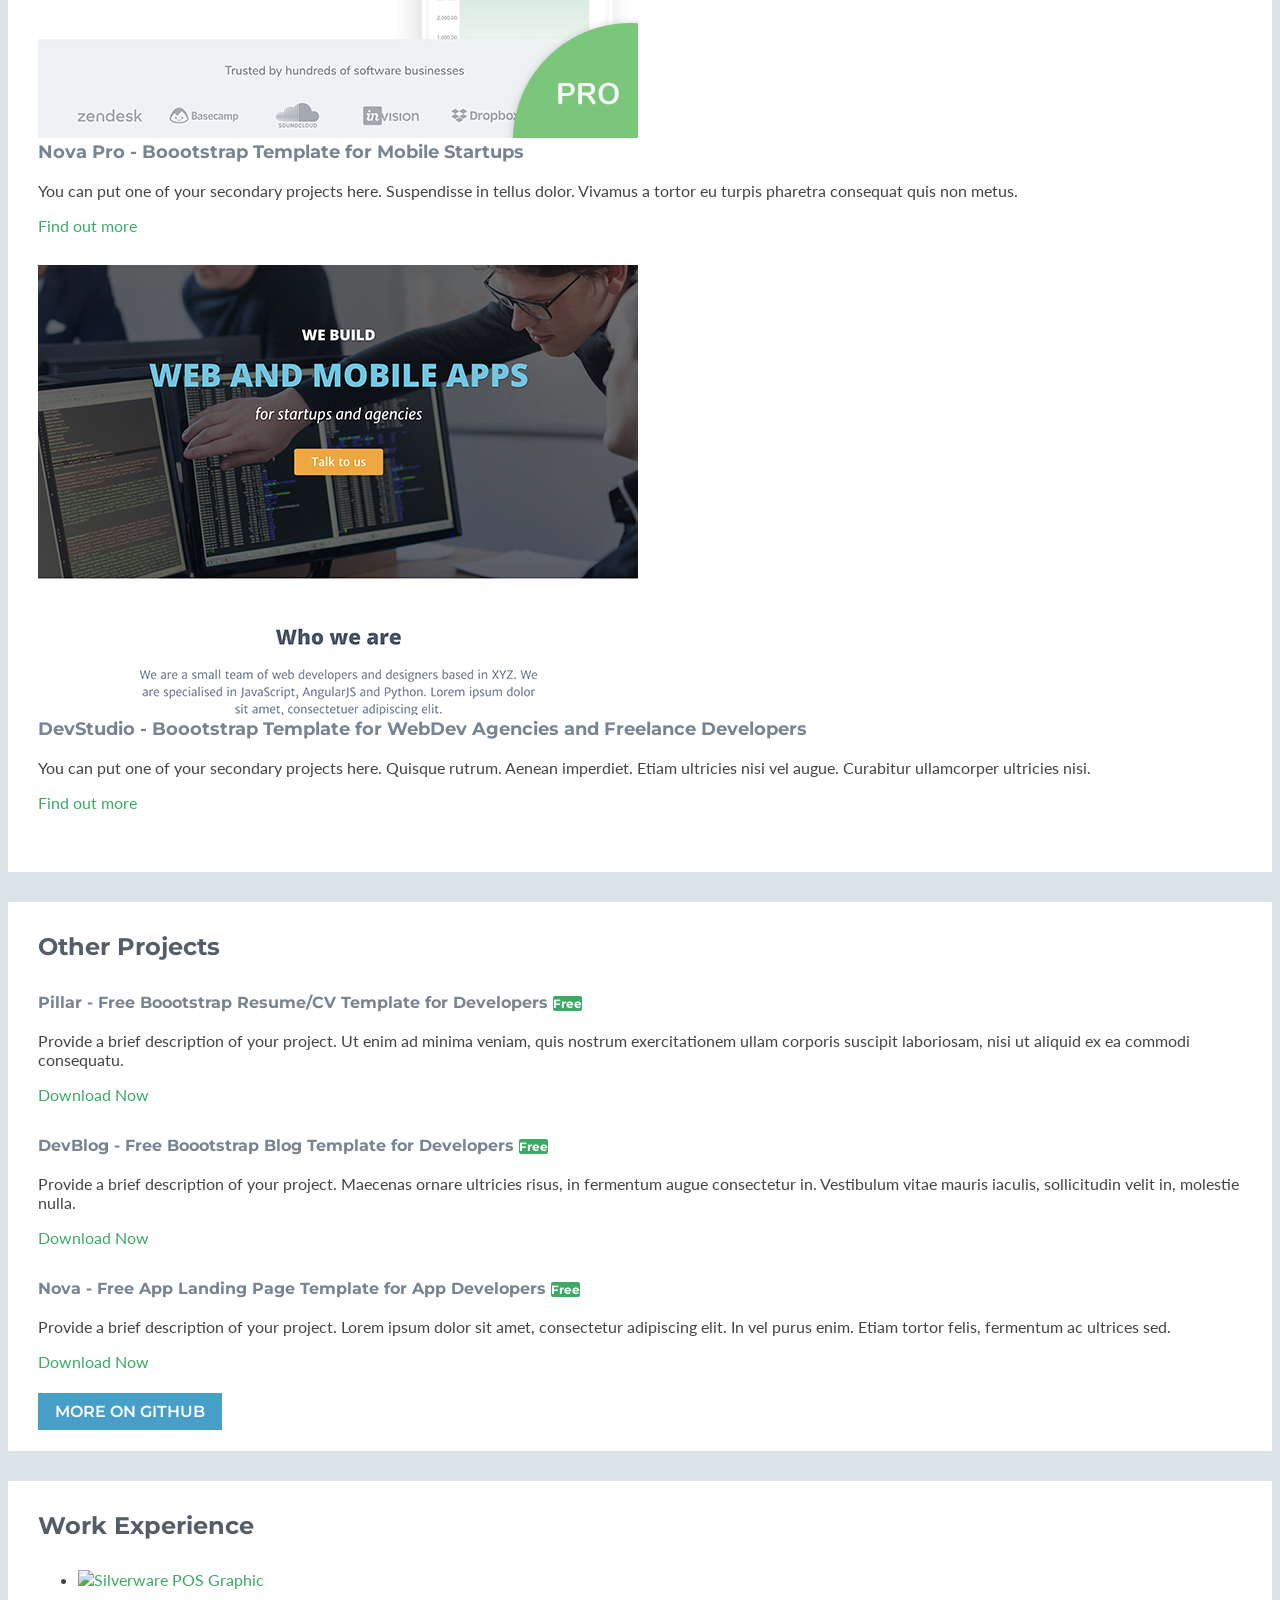
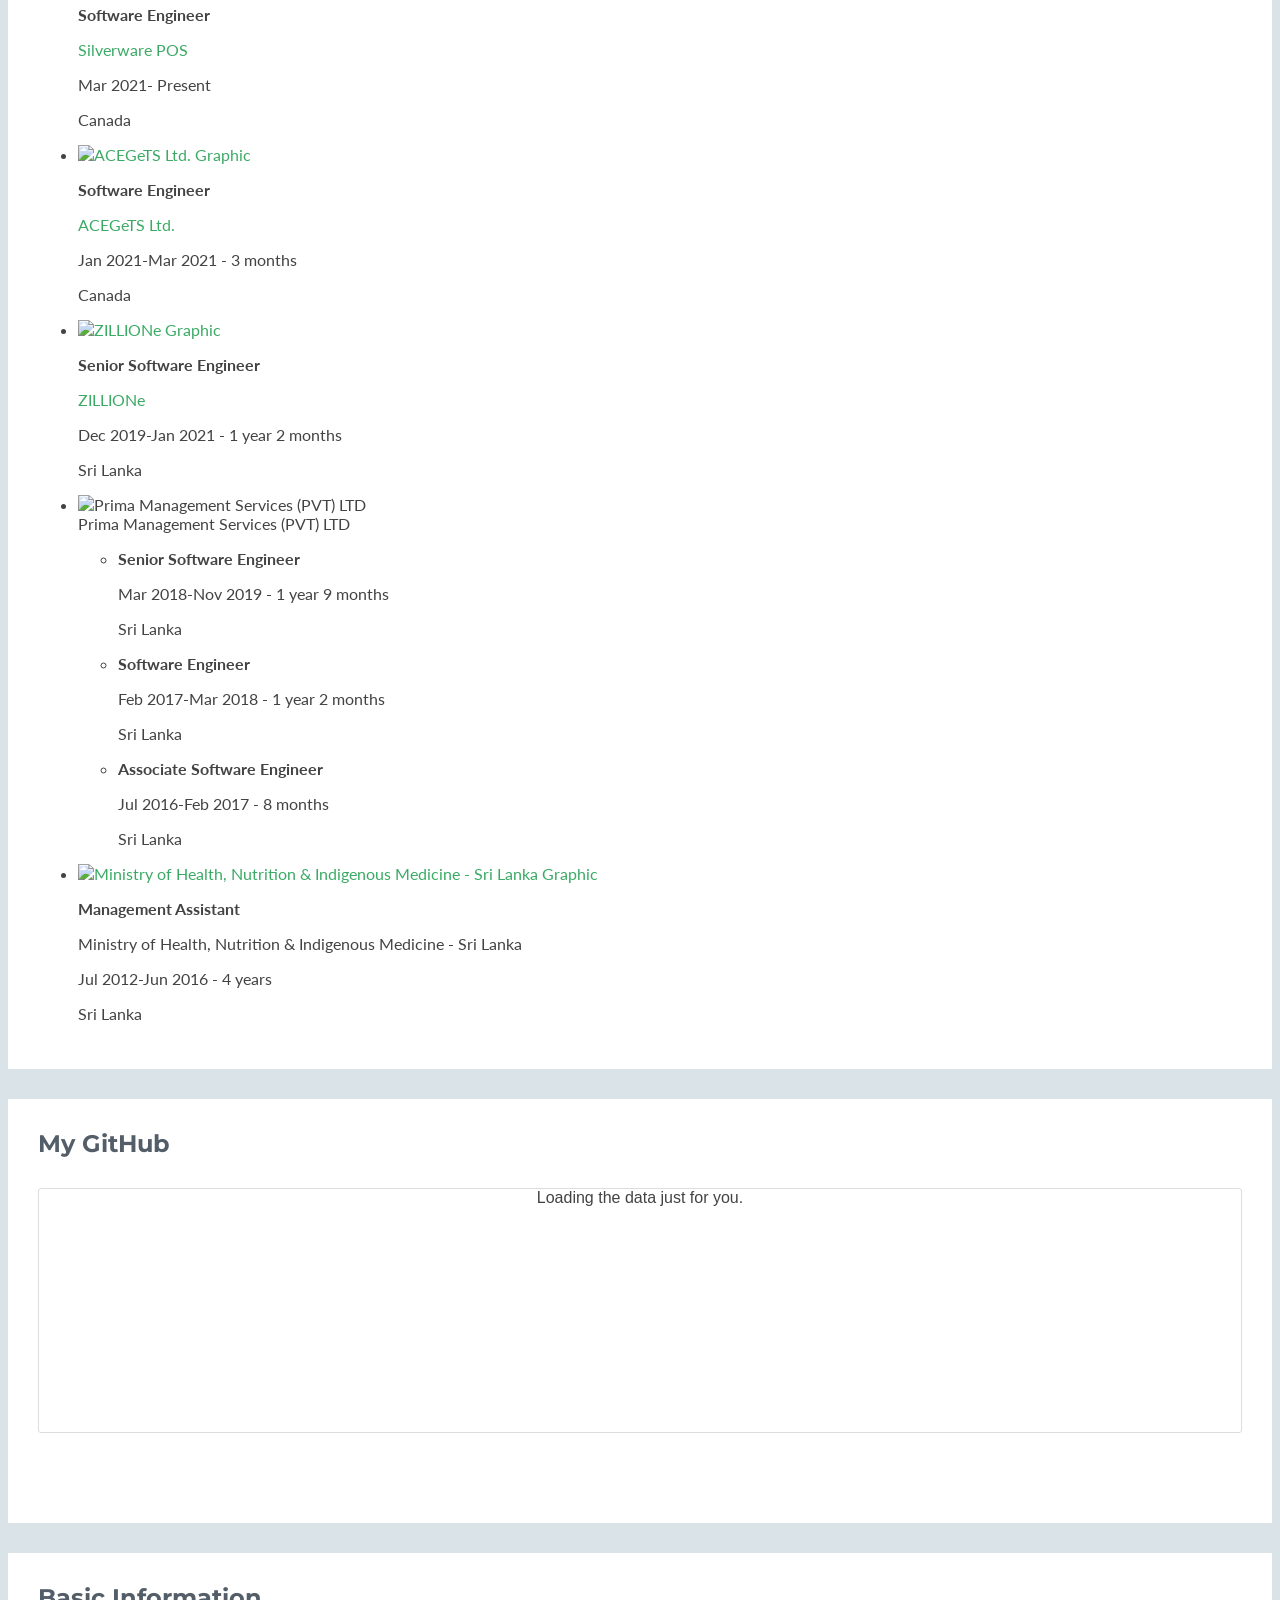
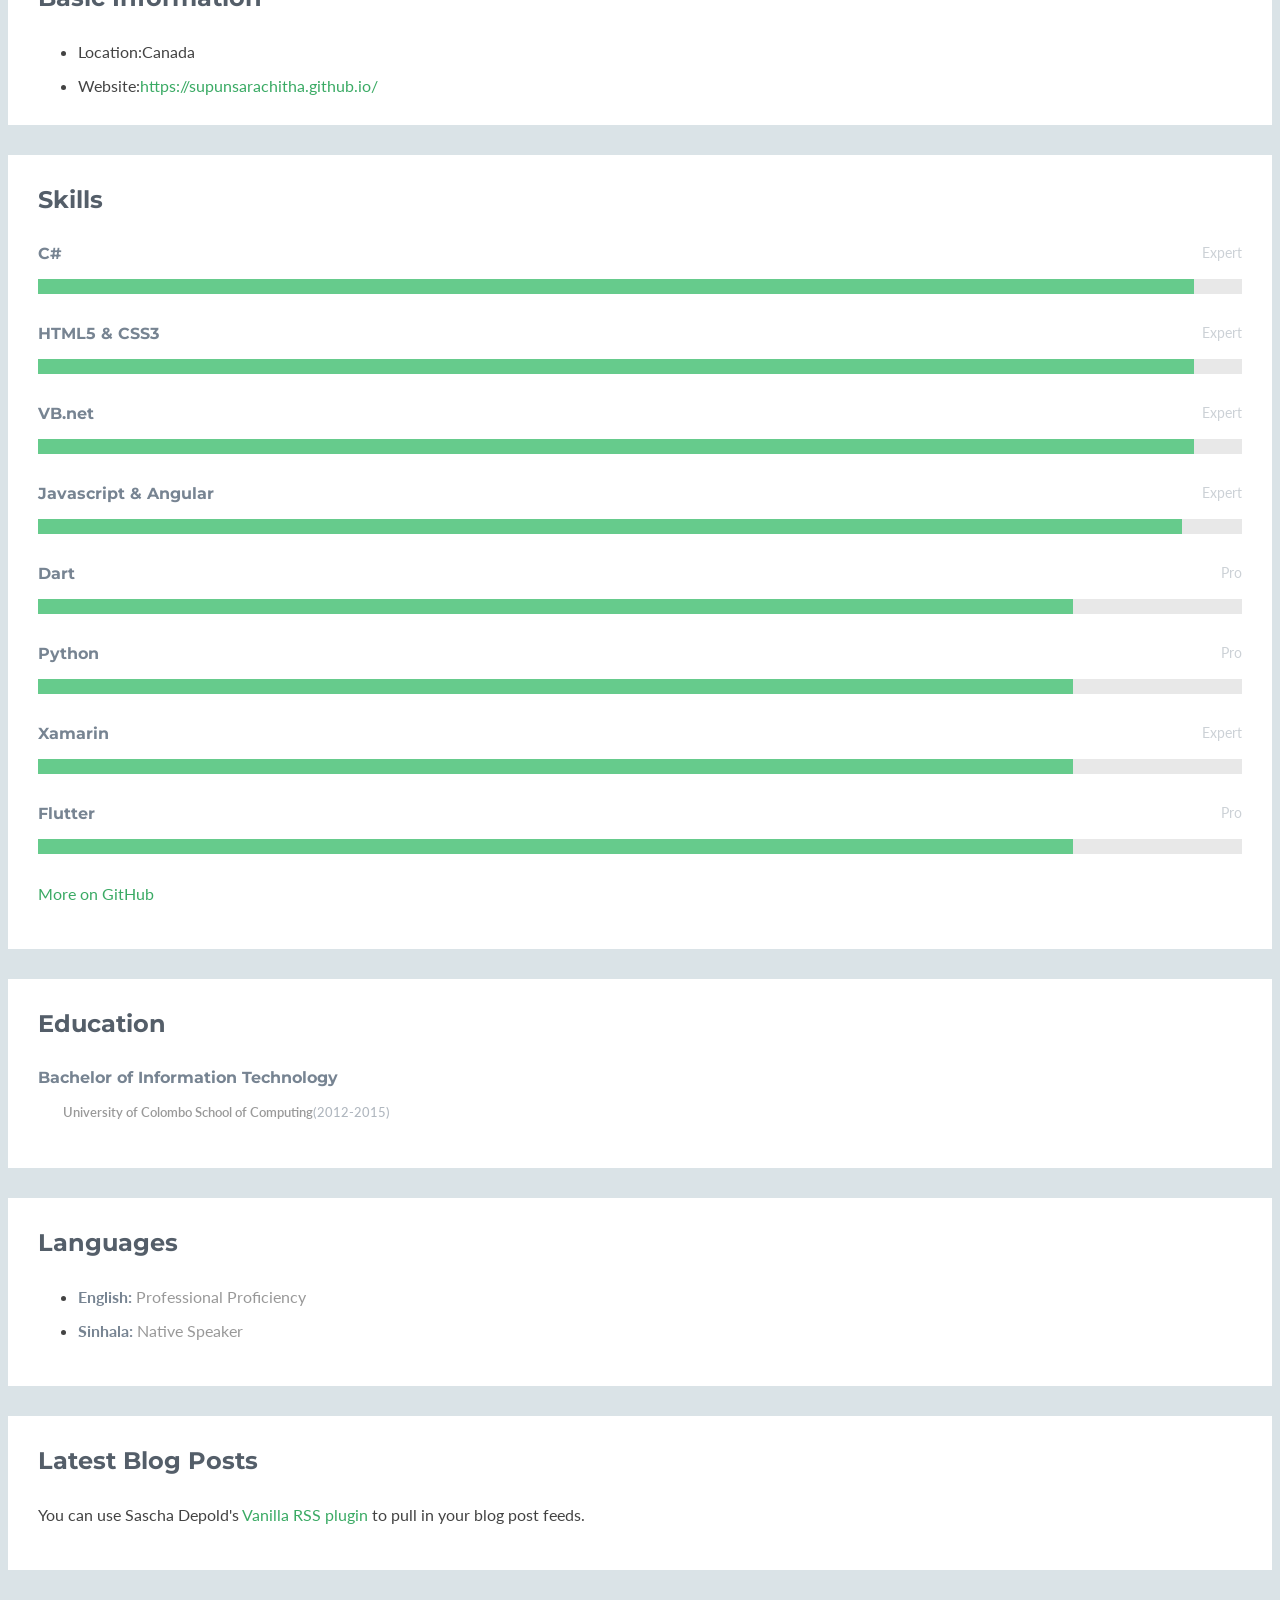
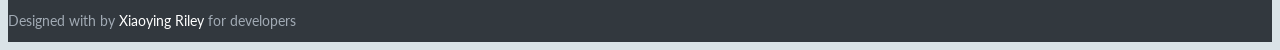
==== commit 0302349e: "update contacts" ====
--- a/index.html
+++ b/index.html
@@ -86,7 +86,7 @@
                         </div>
                     </div>
                     <!--//dark-mode-switch-->
-                    <a class="btn btn-cta-primary" href="https://themes.3rdwavemedia.com/" target="_blank"><i
+                    <a class="btn btn-cta-primary" href="https://www.linkedin.com/in/supunliynaarachchi/" target="_blank"><i
                             class="fas fa-paper-plane"></i> Contact Me</a>
                 </div>
                 <!--//col-->
@@ -512,8 +512,7 @@
                             <ul class="list-unstyled">
                                 <li><i class="fas fa-map-marker-alt"></i><span class="sr-only">Location:</span>Canada
                                 </li>
-                                <li><i class="fas fa-envelope"></i><span class="sr-only">Email:</span><a href="#"></a>
-                                </li>
+                                
                                 <li><i class="fas fa-link"></i><span class="sr-only">Website:</span><a
                                         href="#">https://supunsarachitha.github.io/</a></li>
                             </ul>
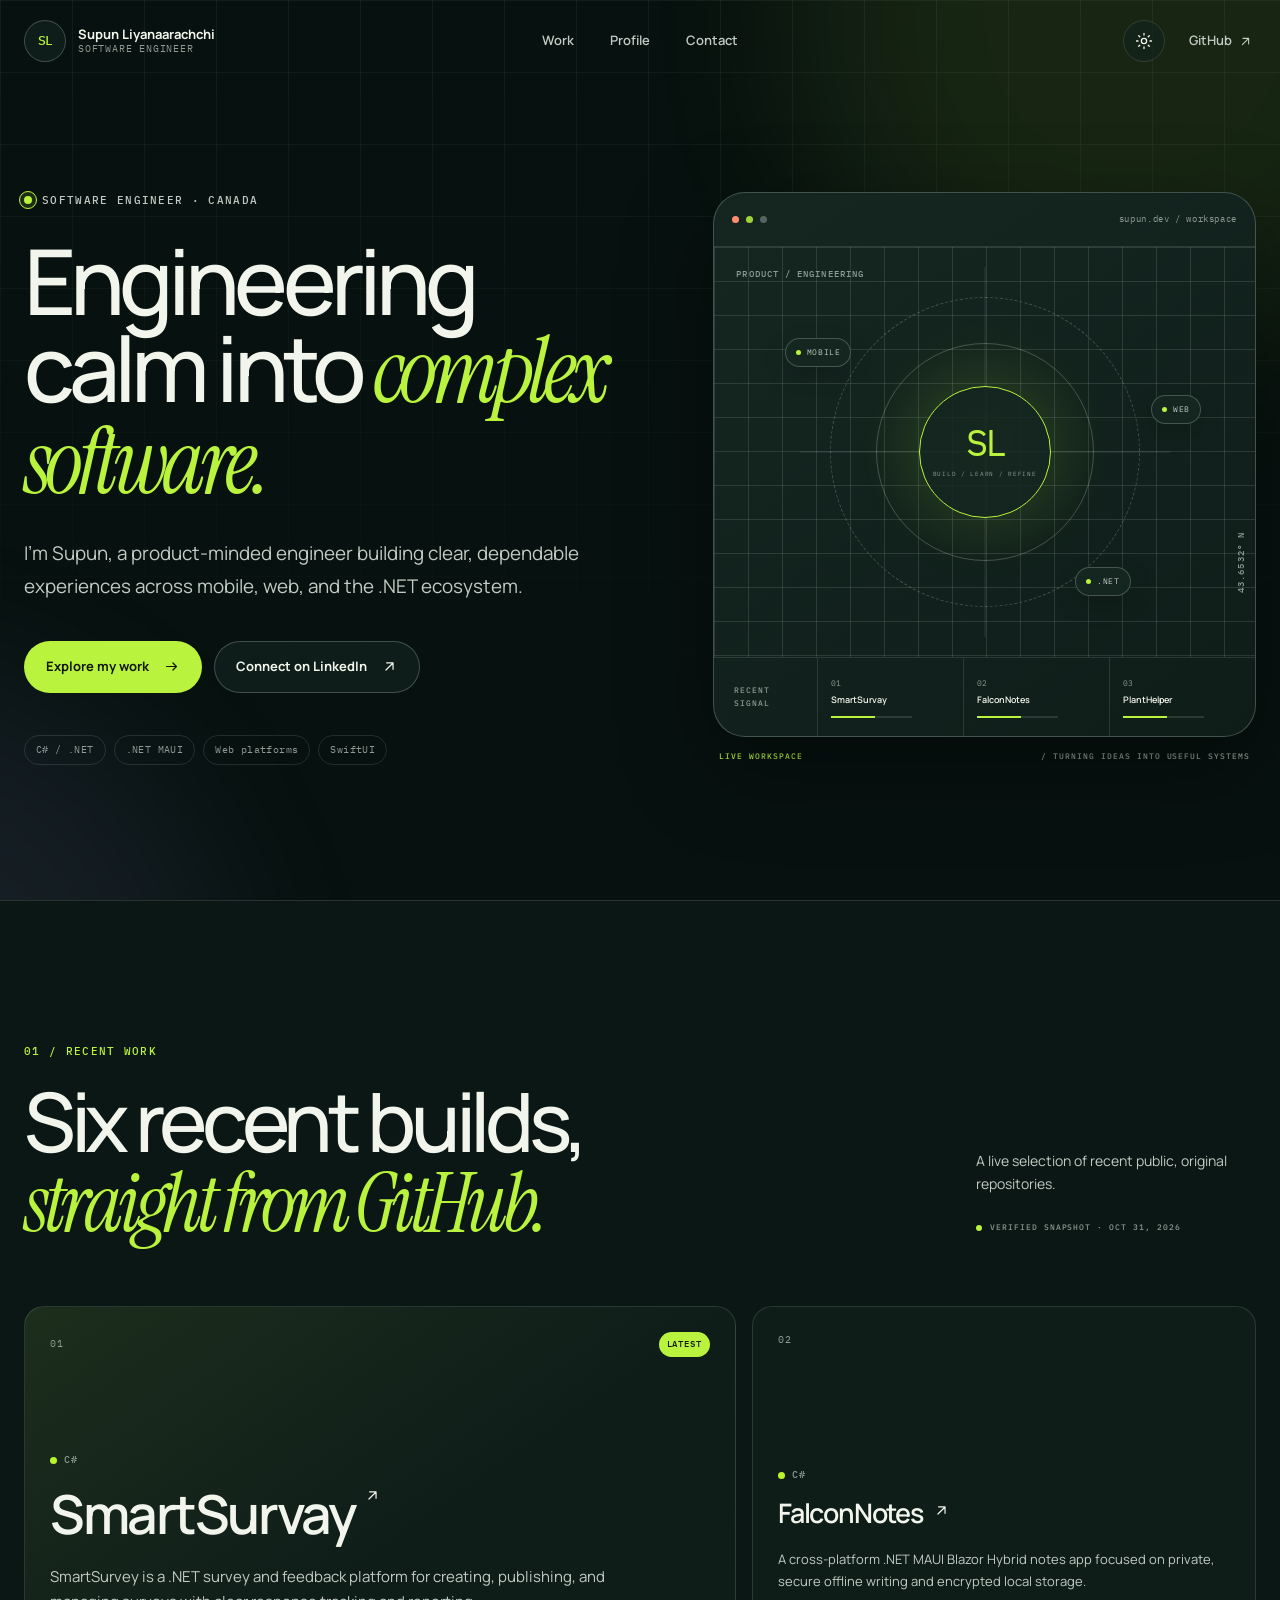
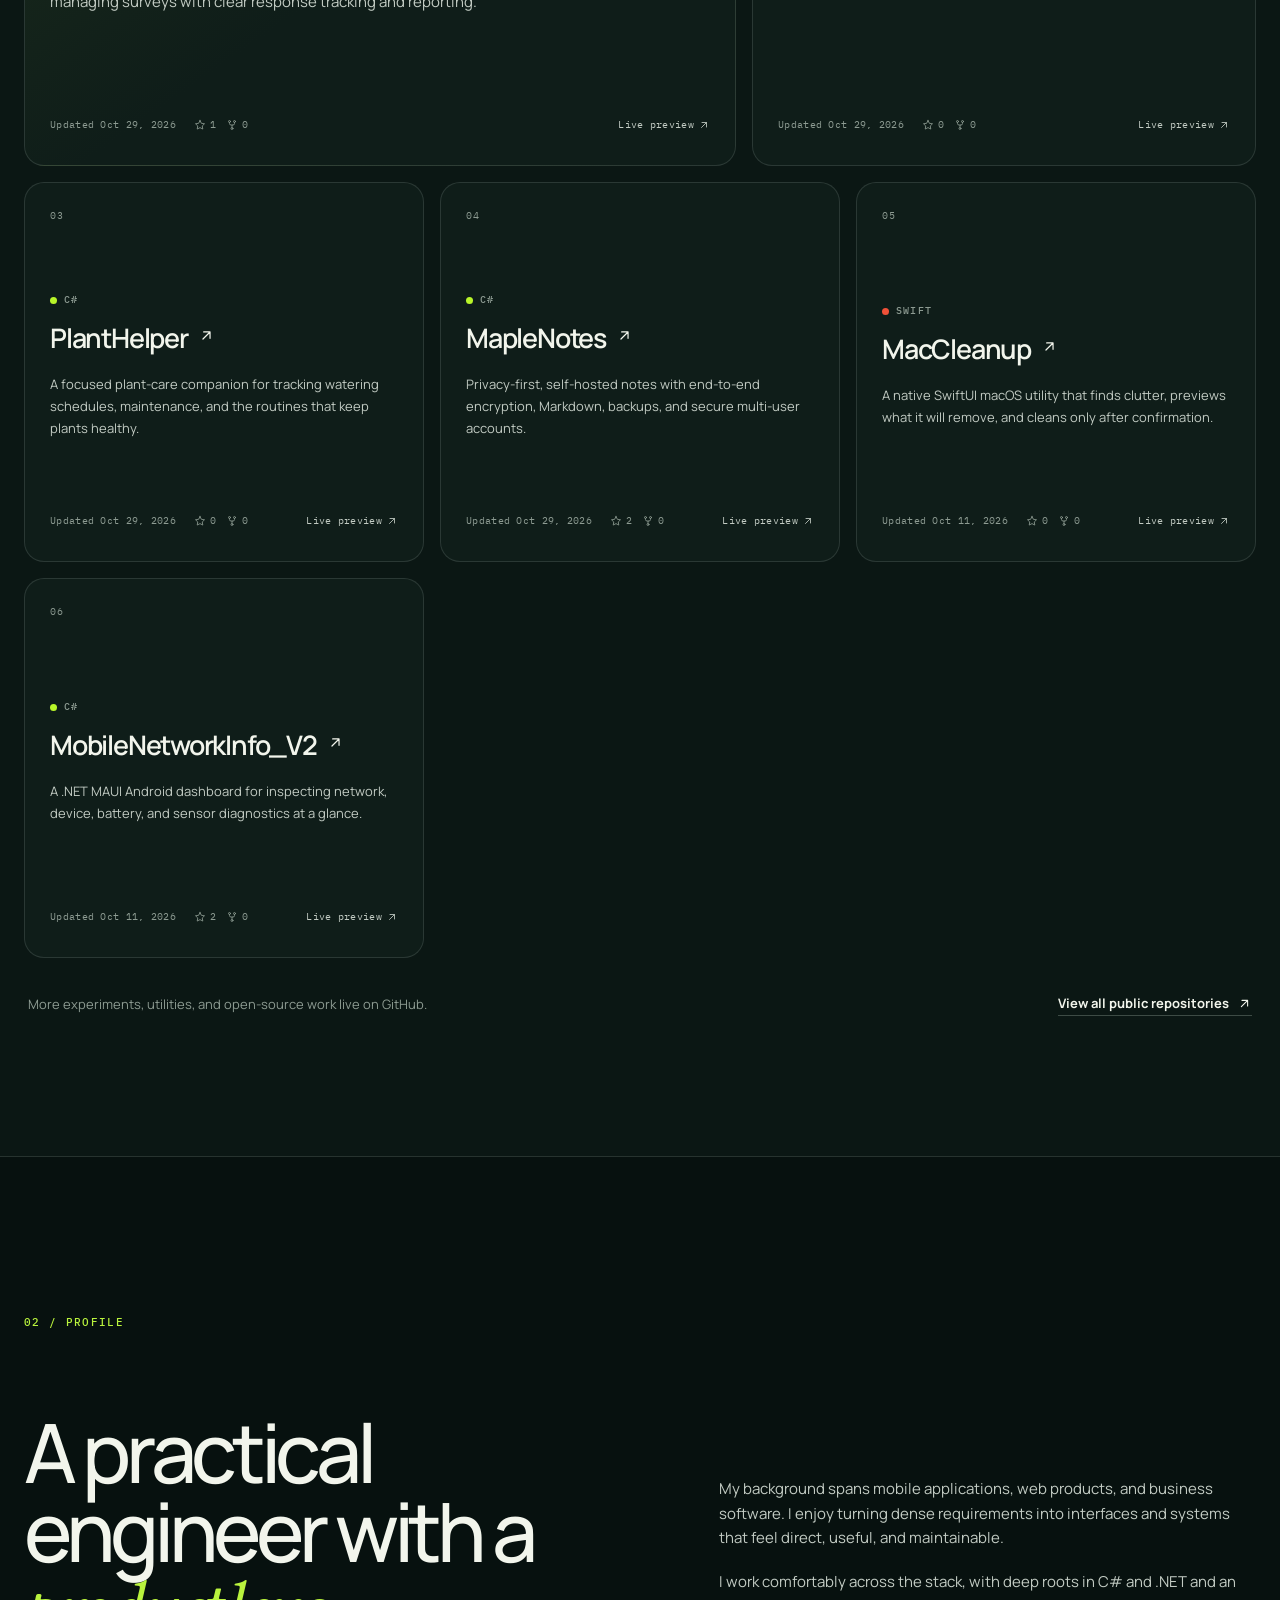
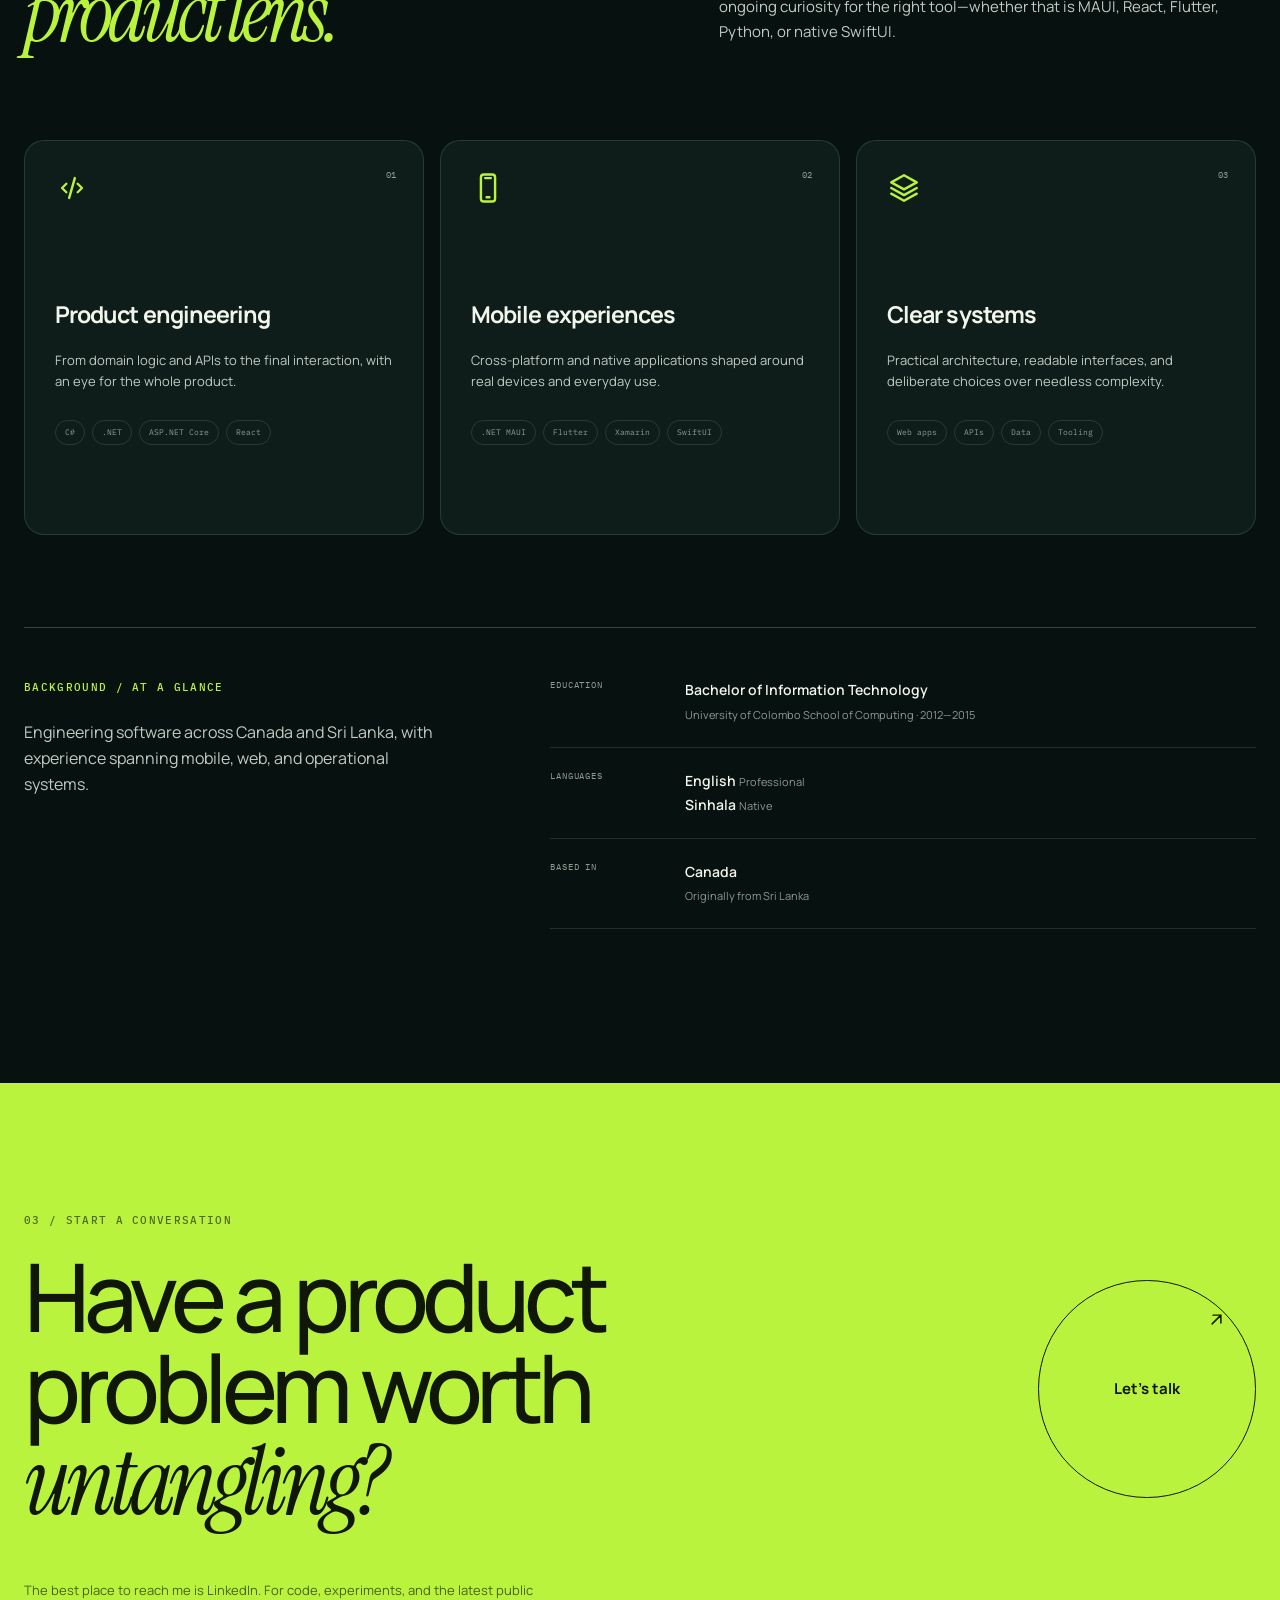
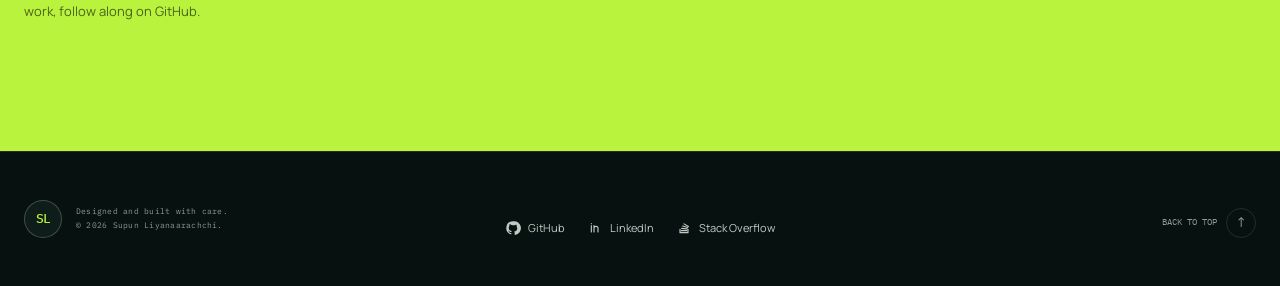
==== commit 2f45db68: "release 20261031" ====
--- a/index.html
+++ b/index.html
@@ -1,758 +1,295 @@
-<!DOCTYPE html>
-<html lang="en">
-
+<!doctype html>
+<html lang="en" data-theme="dark">
 <head>
-    <title>Supun Liyanaarachchi</title>
-    <!-- Meta -->
     <meta charset="utf-8">
-    <meta http-equiv="X-UA-Compatible" content="IE=edge">
-    <meta name="viewport" content="width=device-width, initial-scale=1.0">
-    <meta name="description" content="Boootstrap Portfolio/Resume Theme for Developers">
-    <meta name="author" content="Xiaoying Riley at 3rd Wave Media">
-    <link rel="shortcut icon" href="favicon.ico">
-
-    <link href='https://fonts.googleapis.com/css?family=Lato:300,400,300italic,400italic' rel='stylesheet'
-        type='text/css'>
-    <link href='https://fonts.googleapis.com/css?family=Montserrat:400,700' rel='stylesheet' type='text/css'>
-
-    <!-- FontAwesome JS -->
-    <script defer src="assets/fontawesome/js/all.js"></script>
-
-    <!-- Global CSS -->
-    <link rel="stylesheet" href="assets/plugins/bootstrap/css/bootstrap.min.css">
-
-    <!-- github calendar css -->
-    <link rel="stylesheet" href="assets/plugins/github-calendar/dist/github-calendar-responsive.css">
-    <!-- github activity css -->
-    <link rel="stylesheet" href="https://cdnjs.cloudflare.com/ajax/libs/octicons/2.0.2/octicons.min.css">
-    <link rel="stylesheet" href="assets/plugins/github-activity/src/github-activity.css">
-
-    <!-- Theme CSS -->
-    <link id="theme-style" rel="stylesheet" href="assets/css/styles.css">
-
-    <!-- github activity -->
-    <link rel="stylesheet" href="https://unpkg.com/octicons@4.4.0/build/font/octicons.css">
-    <link rel="stylesheet" href="https://unpkg.com/github-activity-feed@latest/dist/github-activity.min.css">
-
-    <script type="text/javascript" src="https://unpkg.com/mustache@4.2.0/mustache.min.js"></script>
-    <script type="text/javascript"
-        src="https://unpkg.com/github-activity-feed@latest/dist/github-activity.min.js"></script>
-
-    <!-- if using dark theme add this in addition to the main CSS file -->
-    <link rel="stylesheet" href="https://unpkg.com/github-activity-feed@latest/dist/github-activity.dark.min.css">
-
-    <script src="https://unpkg.com/github-calendar@latest/dist/github-calendar.min.js"></script>
-
-    <!-- Optionally, include the theme (if you don't want to struggle to write the CSS) -->
-    <link rel="stylesheet" href="https://unpkg.com/github-calendar@latest/dist/github-calendar-responsive.css" />
-
+    <meta name="viewport" content="width=device-width, initial-scale=1">
+    <meta name="description" content="Portfolio of Supun Liyanaarachchi, a software engineer building thoughtful mobile, web, and cross-platform products.">
+    <meta name="author" content="Supun Liyanaarachchi">
+    <meta name="robots" content="index,follow,max-image-preview:large">
+    <meta name="theme-color" content="#07110f">
+    <link rel="canonical" href="https://supunsarachitha.github.io/">
+
+    <meta property="og:type" content="website">
+    <meta property="og:site_name" content="Supun Liyanaarachchi">
+    <meta property="og:title" content="Supun Liyanaarachchi — Software Engineer">
+    <meta property="og:description" content="Product-minded software engineer building clear, dependable experiences across mobile, web, and the .NET ecosystem.">
+    <meta property="og:url" content="https://supunsarachitha.github.io/">
+    <meta property="og:image" content="https://supunsarachitha.github.io/assets/images/og-card.png">
+    <meta property="og:image:type" content="image/png">
+    <meta property="og:image:width" content="1200">
+    <meta property="og:image:height" content="630">
+    <meta property="og:image:alt" content="Social card for Supun Liyanaarachchi, Software Engineer, with an abstract engineering interface.">
+
+    <meta name="twitter:card" content="summary_large_image">
+    <meta name="twitter:title" content="Supun Liyanaarachchi — Software Engineer">
+    <meta name="twitter:description" content="Product-minded software engineer building clear, dependable experiences across mobile, web, and the .NET ecosystem.">
+    <meta name="twitter:image" content="https://supunsarachitha.github.io/assets/images/og-card.png">
+    <meta name="twitter:image:alt" content="Social card for Supun Liyanaarachchi, Software Engineer, with an abstract engineering interface.">
+    <title>Supun Liyanaarachchi — Software Engineer</title>
+
+    <link rel="icon" href="favicon.svg" type="image/svg+xml">
+    <link rel="icon" href="favicon.ico" sizes="any">
+    <link rel="preconnect" href="https://fonts.googleapis.com">
+    <link rel="preconnect" href="https://fonts.gstatic.com" crossorigin>
+    <link href="https://fonts.googleapis.com/css2?family=IBM+Plex+Mono:wght@400;500&amp;family=Instrument+Serif:ital@0;1&amp;family=Manrope:wght@400;500;600;700&amp;display=swap" rel="stylesheet">
+    <link rel="stylesheet" href="assets/css/styles.css">
+
+    <script>
+        try {
+            const savedTheme = localStorage.getItem('portfolio-theme');
+            if (savedTheme === 'light' || savedTheme === 'dark') {
+                document.documentElement.dataset.theme = savedTheme;
+            }
+        } catch (error) {
+            // The site remains fully usable when storage is unavailable.
+        }
+    </script>
+
+    <script type="application/ld+json">
+    {
+        "@context": "https://schema.org",
+        "@type": "ProfilePage",
+        "@id": "https://supunsarachitha.github.io/#profile-page",
+        "url": "https://supunsarachitha.github.io/",
+        "name": "Supun Liyanaarachchi — Software Engineer",
+        "description": "Portfolio of Supun Liyanaarachchi, a software engineer building thoughtful mobile, web, and cross-platform products.",
+        "inLanguage": "en",
+        "dateModified": "2026-10-31",
+        "mainEntity": {
+            "@type": "Person",
+            "@id": "https://supunsarachitha.github.io/#person",
+            "name": "Supun Liyanaarachchi",
+            "jobTitle": "Software Engineer",
+            "url": "https://supunsarachitha.github.io/",
+            "sameAs": [
+                "https://github.com/supunsarachitha",
+                "https://www.linkedin.com/in/supunliynaarachchi/",
+                "https://stackoverflow.com/users/9326622/supun-liyanaarachchi"
+            ],
+            "alumniOf": {
+                "@type": "CollegeOrUniversity",
+                "name": "University of Colombo School of Computing"
+            }
+        }
+    }
+    </script>
 </head>
 
 <body>
-    <!-- ******HEADER****** -->
-    <header class="header">
-        <div class="container">
-            <div class="row align-items-center">
-                <div class="col">
-                    <img class="profile-image img-fluid float-start rounded-circle" height="170" width="170"
-                        src="https://media-exp1.licdn.com/dms/image/C5103AQHEOmIhoT8UpA/profile-displayphoto-shrink_800_800/0/1518529132524?e=2147483647&v=beta&t=quNPEr75dv-O14SA8DXEyCL1YV0U2v4oKPKaS4ZX-0k"
-                        alt="profile image" />
-                    <div class="profile-content">
-                        <h1 class="name">Supun Liyanaarachchi</h1>
-                        <h2 class="desc">Software Engineer</h2>
-                        <ul class="social list-inline">
-                            <li class="list-inline-item"><a href="https://www.linkedin.com/in/supunliynaarachchi/"><i
-                                        class="fab fa-linkedin-in"></i></a></li>
-                            <li class="list-inline-item"><a href="https://github.com/supunsarachitha"><i
-                                        class="fab fa-github-alt"></i></a></li>
-                            <li class="list-inline-item"><a
-                                    href="https://stackoverflow.com/users/9326622/supun-liyanaarachchi"><i
-                                        class="fab fa-stack-overflow"></i></a></li>
-                            <li class="list-inline-item last-item"><a
-                                    href="https://www.facebook.com/ssliyanaarachchi"><i class="fab fa-codepen"></i></a>
-                            </li>
-                            <li class="list-inline-item"><a href="https://twitter.com/supunsarachitha"><i
-                                        class="fab fa-twitter"></i></a></li>
-                        </ul>
-                    </div>
-                    <!--//profile-->
-                </div>
-                <!--//col-->
-                <div class="col-12 col-md-auto">
-                    <div class="dark-mode-switch d-flex">
-                        <div class="form-check form-switch mx-auto mx-md-0">
-                            <input type="checkbox" class="form-check-input me-2" id="darkSwitch" />
-                            <label class="custom-control-label" for="darkSwitch">Dark Mode</label>
-                        </div>
-                    </div>
-                    <!--//dark-mode-switch-->
-                    <a class="btn btn-cta-primary" href="https://www.linkedin.com/in/supunliynaarachchi/" target="_blank"><i
-                            class="fas fa-paper-plane"></i> Contact Me</a>
-                </div>
-                <!--//col-->
-            </div>
-            <!--//row-->
+    <a class="skip-link" href="#main-content">Skip to content</a>
+
+    <svg class="icon-sprite" aria-hidden="true">
+        <symbol id="icon-arrow-up-right" viewBox="0 0 24 24"><path d="M7 17 17 7M8 7h9v9"/></symbol>
+        <symbol id="icon-arrow-right" viewBox="0 0 24 24"><path d="M5 12h14M14 7l5 5-5 5"/></symbol>
+        <symbol id="icon-github" viewBox="0 0 24 24"><path d="M12 2a10 10 0 0 0-3.16 19.49c.5.09.68-.22.68-.48v-1.69c-2.78.6-3.37-1.18-3.37-1.18-.45-1.16-1.11-1.47-1.11-1.47-.91-.62.07-.61.07-.61 1 .07 1.53 1.03 1.53 1.03.9 1.53 2.35 1.09 2.92.83.09-.65.35-1.09.64-1.34-2.22-.25-4.55-1.11-4.55-4.94 0-1.09.39-1.98 1.03-2.68-.1-.25-.45-1.27.1-2.64 0 0 .84-.27 2.75 1.02A9.6 9.6 0 0 1 12 7.7c.85 0 1.7.11 2.5.34 1.9-1.29 2.74-1.02 2.74-1.02.55 1.37.2 2.39.1 2.64.64.7 1.03 1.59 1.03 2.68 0 3.84-2.34 4.68-4.57 4.93.36.31.68.92.68 1.86v2.76c0 .27.18.58.69.48A10 10 0 0 0 12 2Z"/></symbol>
+        <symbol id="icon-linkedin" viewBox="0 0 24 24"><path d="M6.5 8.5V18M6.5 5.5v.01M10.5 18v-5.5a3 3 0 0 1 6 0V18M10.5 8.5V18"/></symbol>
+        <symbol id="icon-stack" viewBox="0 0 24 24"><path d="m8 16 8 .01M8.5 12.5l8 .8M10 9l7.5 2.2M12 5.8l6.6 4M6 14v5h12v-5"/></symbol>
+        <symbol id="icon-moon" viewBox="0 0 24 24"><path d="M20 15.2A8.5 8.5 0 0 1 8.8 4a8.5 8.5 0 1 0 11.2 11.2Z"/></symbol>
+        <symbol id="icon-sun" viewBox="0 0 24 24"><circle cx="12" cy="12" r="3.5"/><path d="M12 2v2M12 20v2M4.93 4.93l1.42 1.42M17.65 17.65l1.42 1.42M2 12h2M20 12h2M4.93 19.07l1.42-1.42M17.65 6.35l1.42-1.42"/></symbol>
+        <symbol id="icon-menu" viewBox="0 0 24 24"><path d="M4 7h16M4 12h16M4 17h16"/></symbol>
+        <symbol id="icon-close" viewBox="0 0 24 24"><path d="m6 6 12 12M18 6 6 18"/></symbol>
+        <symbol id="icon-star" viewBox="0 0 24 24"><path d="m12 3 2.78 5.63 6.22.9-4.5 4.39 1.06 6.2L12 17.2l-5.56 2.92 1.06-6.2L3 9.53l6.22-.9L12 3Z"/></symbol>
+        <symbol id="icon-fork" viewBox="0 0 24 24"><circle cx="7" cy="5" r="2"/><circle cx="17" cy="5" r="2"/><circle cx="12" cy="19" r="2"/><path d="M7 7v2a3 3 0 0 0 3 3h2m5-5v2a3 3 0 0 1-3 3h-2v5"/></symbol>
+        <symbol id="icon-code" viewBox="0 0 24 24"><path d="m8 9-3 3 3 3M16 9l3 3-3 3M14 5l-4 14"/></symbol>
+        <symbol id="icon-device" viewBox="0 0 24 24"><rect x="7" y="2.5" width="10" height="19" rx="2"/><path d="M10 5h4M11 18.5h2"/></symbol>
+        <symbol id="icon-layers" viewBox="0 0 24 24"><path d="m12 3-9 5 9 5 9-5-9-5Z"/><path d="m3 12 9 5 9-5M3 16l9 5 9-5"/></symbol>
+    </svg>
+
+    <div class="ambient-grid" aria-hidden="true"></div>
+    <div class="ambient-glow ambient-glow--one" aria-hidden="true"></div>
+    <div class="ambient-glow ambient-glow--two" aria-hidden="true"></div>
+
+    <header class="site-header" data-site-header>
+        <div class="shell header-inner">
+            <a class="brand" href="#top" aria-label="Supun Liyanaarachchi, home">
+                <span class="brand-mark">SL</span>
+                <span class="brand-copy"><strong>Supun Liyanaarachchi</strong><span>Software engineer</span></span>
+            </a>
+
+            <nav class="site-nav" id="site-nav" aria-label="Primary navigation" data-site-nav>
+                <a href="#work">Work</a>
+                <a href="#profile">Profile</a>
+                <a href="#contact">Contact</a>
+            </nav>
+
+            <div class="header-actions">
+                <button class="icon-button theme-toggle" type="button" aria-label="Switch to light theme" title="Switch theme" data-theme-toggle>
+                    <svg class="theme-icon theme-icon--moon"><use href="#icon-moon"/></svg>
+                    <svg class="theme-icon theme-icon--sun"><use href="#icon-sun"/></svg>
+                </button>
+                <a class="header-link" href="https://github.com/supunsarachitha" target="_blank" rel="noreferrer">GitHub<svg><use href="#icon-arrow-up-right"/></svg></a>
+                <button class="icon-button menu-toggle" type="button" aria-controls="site-nav" aria-expanded="false" aria-label="Open navigation" data-menu-toggle>
+                    <svg class="menu-icon menu-icon--open"><use href="#icon-menu"/></svg>
+                    <svg class="menu-icon menu-icon--close"><use href="#icon-close"/></svg>
+                </button>
+            </div>
         </div>
-        <!--//container-->
     </header>
-    <!--//header-->
-
-    <div class="container sections-wrapper py-5">
-        <div class="row">
-            <div class="primary col-lg-8 col-12">
-                <section class="about section">
-                    <div class="section-inner shadow-sm rounded">
-                        <h2 class="heading">About Me</h2>
-                        <div class="content">
-                            <p>Experienced Software Engineer with a demonstrated history of working in the information
-                                technology and services industry. Skilled in Mobile Application and Web application
-                                Development. Software engineering professional with a Bachelor of Information Technology
-                                degree from University of Colombo School of Computing. Fluency with multi-platform
-                                software utilizing various programming environments and tools. Working well
-                                independently as well as in a team setting. Hands-on self-starter able to tackle
-                                problems without close supervision. Proven ability of strong problem solving, debugging
-                                and general analytical skills.</p>
-
-                        </div>
-                        <!--//content-->
-                    </div>
-                    <!--//section-inner-->
-                </section>
-                <!--//section-->
-
-                <section class="latest section">
-                    <div class="section-inner shadow-sm rounded">
-                        <h2 class="heading">Latest Projects</h2>
-                        <div class="content">
-
-                            <div class="item featured text-center">
-
-                                <div class="featured-image has-ribbon">
-                                    <a href="https://a.fsdn.com/con/app/proj/bing-daily-wallpaper/screenshots/Screenshot_20200530-110023%5B1%5D.jpg/max/max/1"
-                                        target="_blank">
-                                        <img class="img-fluid project-image rounded shadow-sm"
-                                            src="https://a.fsdn.com/con/app/proj/bing-daily-wallpaper/screenshots/Screenshot_20200530-110023%5B1%5D.jpg/max/max/1" alt="project name" />
-                                    </a>
-                                    <div class="ribbon">
-                                        <div class="text">New</div>
-                                    </div>
-                                </div>
-
-                                <h3 class="title mb-3"><a
-                                        href="https://github.com/supunsarachitha/Bing-Daily-Wallpaper"
-                                        target="_blank">Bing-Daily-Wallpaper</a>
-                                </h3>
-
-                                <div class="desc text-start">
-                                    <p>Android mobile app Seamlessly update your device wallpaper with Bing photos every day. Wallpaper source is bing daily images. User also can set on device wallpapers.</p>
-                                </div>
-                                <!--//desc-->
-                                <a class="btn btn-cta-secondary"
-                                    href="https://github.com/supunsarachitha/Bing-Daily-Wallpaper"
-                                    target="_blank"><i class="fas fa-thumbs-up"></i> Back my project</a>
-                            </div>
-                            <!--//item-->
-                            <hr class="divider" />
-                            <div class="item row">
-                                <a class="col-md-4 col-12"
-                                    href="https://themes.3rdwavemedia.com/bootstrap-templates/startup/coderpro-bootstrap-4-startup-template-for-software-projects/"
-                                    target="_blank">
-                                    <img class="img-fluid project-image rounded shadow-sm"
-                                        src="assets/images/projects/project-1.png" alt="project name" />
-                                </a>
-                                <div class="desc col-md-8 col-12">
-                                    <h3 class="title"><a
-                                            href="https://themes.3rdwavemedia.com/bootstrap-templates/startup/coderpro-bootstrap-4-startup-template-for-software-projects/"
-                                            target="_blank">CoderPro - Boootstrap Startup Template For Software
-                                            Projects</a></h3>
-                                    <p class="mb-2">You can put one of your secondary projects here. Suspendisse in
-                                        tellus dolor. Vivamus a tortor eu turpis pharetra consequat quis non metus.
-                                        Aliquam aliquam, orci eu suscipit pellentesque, mauris dui tincidunt enim, eget
-                                        iaculis ante dolor non turpis.</p>
-                                    <p><a class="more-link"
-                                            href="https://themes.3rdwavemedia.com/bootstrap-templates/startup/coderpro-bootstrap-4-startup-template-for-software-projects/"
-                                            target="_blank"><i class="fas fa-external-link-alt"></i>Find out more</a>
-                                    </p>
-                                </div>
-                                <!--//desc-->
-                            </div>
-                            <!--//item-->
-
-                            <div class="item row">
-                                <a class="col-md-4 col-12"
-                                    href="https://themes.3rdwavemedia.com/bootstrap-templates/resume/devcard-bootstrap-4-vcard-portfolio-template-for-software-developers/"
-                                    target="_blank">
-                                    <img class="img-fluid project-image rounded shadow-sm"
-                                        src="assets/images/projects/project-2.png" alt="project name" />
-                                </a>
-                                <div class="desc col-md-8 col-12">
-                                    <h3 class="title"><a
-                                            href="https://themes.3rdwavemedia.com/bootstrap-templates/resume/devcard-bootstrap-4-vcard-portfolio-template-for-software-developers/"
-                                            target="_blank">DevCard - Boootstrap Portfolio Template for Software
-                                            Developers</a></h3>
-                                    <p class="mb-2">You can put one of your secondary projects here. Suspendisse in
-                                        tellus dolor. Vivamus a tortor eu turpis pharetra consequat quis non metus.
-                                        Aliquam aliquam, orci eu suscipit pellentesque, mauris dui tincidunt enim, eget
-                                        iaculis ante dolor non turpis.</p>
-                                    <p><a class="more-link"
-                                            href="https://themes.3rdwavemedia.com/bootstrap-templates/resume/devcard-bootstrap-4-vcard-portfolio-template-for-software-developers/"
-                                            target="_blank"><i class="fas fa-external-link-alt"></i>Find out more</a>
-                                    </p>
-                                </div>
-                                <!--//desc-->
-                            </div>
-                            <!--//item-->
-
-                            <div class="item row">
-                                <a class="col-md-4 col-12"
-                                    href="https://themes.3rdwavemedia.com/bootstrap-templates/resume/instance-bootstrap-portfolio-theme-for-developers/"
-                                    target="_blank">
-                                    <img class="img-fluid project-image rounded shadow-sm"
-                                        src="assets/images/projects/project-3.png" alt="project name" />
-                                </a>
-                                <div class="desc col-md-8 col-12">
-                                    <h3 class="title"><a
-                                            href="https://themes.3rdwavemedia.com/bootstrap-templates/resume/instance-bootstrap-portfolio-theme-for-developers/"
-                                            target="_blank">Instance - Boootstrap Portfolio Template for Aspiring Full
-                                            Stack Developers</a></h3>
-                                    <p class="mb-2">You can put one of your secondary projects here. Suspendisse in
-                                        tellus dolor. Vivamus a tortor eu turpis pharetra consequat quis non metus.
-                                        Aliquam aliquam, orci eu suscipit pellentesque, mauris dui tincidunt enim, eget
-                                        iaculis ante dolor non turpis.</p>
-                                    <p><a class="more-link"
-                                            href="https://themes.3rdwavemedia.com/bootstrap-templates/resume/instance-bootstrap-portfolio-theme-for-developers/"
-                                            target="_blank"><i class="fas fa-external-link-alt"></i>Find out more</a>
-                                    </p>
-                                </div>
-                                <!--//desc-->
-                            </div>
-                            <!--//item-->
-
-                            <div class="item row">
-                                <a class="col-md-4 col-12"
-                                    href="https://themes.3rdwavemedia.com/bootstrap-templates/startup/bootstrap-template-for-mobile-apps-nova-pro/"
-                                    target="_blank">
-                                    <img class="img-fluid project-image rounded shadow-sm"
-                                        src="assets/images/projects/project-4.png" alt="project name" />
-                                </a>
-                                <div class="desc col-md-8 col-12">
-                                    <h3 class="title"><a
-                                            href="https://themes.3rdwavemedia.com/bootstrap-templates/startup/bootstrap-template-for-mobile-apps-nova-pro/"
-                                            target="_blank">Nova Pro - Boootstrap Template for Mobile Startups</a></h3>
-                                    <p class="mb-2">You can put one of your secondary projects here. Suspendisse in
-                                        tellus dolor. Vivamus a tortor eu turpis pharetra consequat quis non metus.</p>
-                                    <p><a class="more-link"
-                                            href="https://themes.3rdwavemedia.com/bootstrap-templates/startup/bootstrap-template-for-mobile-apps-nova-pro/"
-                                            target="_blank"><i class="fas fa-external-link-alt"></i>Find out more</a>
-                                    </p>
-                                </div>
-                                <!--//desc-->
-                            </div>
-                            <!--//item-->
-                            <div class="item row">
-                                <a class="col-md-4 col-12"
-                                    href="https://themes.3rdwavemedia.com/bootstrap-templates/startup/devstudio-bootstrap-theme-for-web-development-agencies-and-developers/"
-                                    target="_blank">
-                                    <img class="img-fluid project-image rounded shadow-sm"
-                                        src="assets/images/projects/project-5.png" alt="project name" />
-                                </a>
-                                <div class="desc col-md-8 col-12">
-                                    <h3 class="title"><a
-                                            href="https://themes.3rdwavemedia.com/bootstrap-templates/startup/devstudio-bootstrap-theme-for-web-development-agencies-and-developers/"
-                                            target="_blank">DevStudio - Boootstrap Template for WebDev Agencies and
-                                            Freelance Developers</a></h3>
-                                    <p class="mb-2"> You can put one of your secondary projects here. Quisque rutrum.
-                                        Aenean imperdiet. Etiam ultricies nisi vel augue. Curabitur ullamcorper
-                                        ultricies nisi.</p>
-                                    <p><a class="more-link"
-                                            href="https://themes.3rdwavemedia.com/bootstrap-templates/startup/devstudio-bootstrap-theme-for-web-development-agencies-and-developers/"
-                                            target="_blank"><i class="fas fa-external-link-alt"></i>Find out more</a>
-                                    </p>
-                                </div>
-                                <!--//desc-->
-                            </div>
-                            <!--//item-->
-
-                        </div>
-                        <!--//content-->
-                    </div>
-                    <!--//section-inner-->
-                </section>
-                <!--//section-->
-
-                <section class="projects section">
-                    <div class="section-inner shadow-sm rounded">
-                        <h2 class="heading">Other Projects</h2>
-                        <div class="content">
-                            <div class="item">
-                                <h3 class="title"><a
-                                        href="https://themes.3rdwavemedia.com/bootstrap-templates/resume/free-bootstrap4-resume-cv-template-for-developers-pillar/"
-                                        target="_blank">Pillar - Free Boootstrap Resume/CV Template for Developers</a>
-                                    <span class="badge badge-theme">Free</span>
-                                </h3>
-                                <p class="summary">Provide a brief description of your project. Ut enim ad minima
-                                    veniam, quis nostrum exercitationem ullam corporis suscipit laboriosam, nisi ut
-                                    aliquid ex ea commodi consequatu.</p>
-                                <p><a class="more-link"
-                                        href="https://themes.3rdwavemedia.com/bootstrap-templates/resume/free-bootstrap4-resume-cv-template-for-developers-pillar/"
-                                        target="_blank"><i class="fas fa-external-link-alt"></i>Download Now</a></p>
-                            </div>
-                            <!--//item-->
-                            <div class="item">
-                                <h3 class="title"><a
-                                        href="https://themes.3rdwavemedia.com/bootstrap-templates/speciality/devblog-free-bootstrap-4-blog-template-for-developers/"
-                                        target="_blank">DevBlog - Free Boootstrap Blog Template for Developers</a> <span
-                                        class="badge badge-theme">Free</span></h3>
-                                <p class="summary">Provide a brief description of your project. Maecenas ornare
-                                    ultricies risus, in fermentum augue consectetur in. Vestibulum vitae mauris iaculis,
-                                    sollicitudin velit in, molestie nulla. </p>
-                                <p><a class="more-link"
-                                        href="https://themes.3rdwavemedia.com/bootstrap-templates/speciality/devblog-free-bootstrap-4-blog-template-for-developers/"
-                                        target="_blank"><i class="fas fa-external-link-alt"></i>Download Now</a></p>
-                            </div>
-                            <!--//item-->
-                            <div class="item">
-                                <h3 class="title"><a
-                                        href="https://themes.3rdwavemedia.com/bootstrap-templates/startup/nova-bootstrap-landing-page-template-for-mobile-apps/"
-                                        target="_blank">Nova - Free App Landing Page Template for App Developers</a>
-                                    <span class="badge badge-theme">Free</span>
-                                </h3>
-                                <p class="summary">Provide a brief description of your project. Lorem ipsum dolor sit
-                                    amet, consectetur adipiscing elit. In vel purus enim. Etiam tortor felis, fermentum
-                                    ac ultrices sed.</p>
-                                <p><a class="more-link"
-                                        href="https://themes.3rdwavemedia.com/bootstrap-templates/startup/nova-bootstrap-landing-page-template-for-mobile-apps/"
-                                        target="_blank"><i class="fas fa-external-link-alt"></i>Download Now</a></p>
-                            </div>
-                            <!--//item-->
-
-                            <a class="btn btn-cta-secondary" href="https://github.com/supunsarachitha">More on GitHub <i
-                                    class="fas fa-chevron-right pt-1"></i></a>
-
-                        </div>
-                        <!--//content-->
-                    </div>
-                    <!--//section-inner-->
-                </section>
-                <!--//section-->
-
-                <section class="experience section">
-                    <div class="section-inner shadow-sm rounded">
-                        <h2 class="heading">Work Experience</h2>
-                        <div class="content">
-
-                            <ul>
-                                <li data-section="currentPositionsDetails"><a
-                                        href="https://www.linkedin.com/company/silverwarepos?trk=public_profile_experience-item_profile-section-card_image-click"
-                                        data-tracking-control-name="public_profile_experience-item_profile-section-card_image-click"
-                                        data-tracking-will-navigate=""><img
-                                            data-ghost-classes="artdeco-entity-image--ghost"
-                                            data-ghost-url="https://static-exp1.licdn.com/sc/h/3dtfvv2esz58o2zimai1h3v2d"
-                                            alt="Silverware POS Graphic"
-                                            src="https://media-exp1.licdn.com/dms/image/C4D0BAQG6usCFtfNvqQ/company-logo_100_100/0/1520608640638?e=1655942400&amp;v=beta&amp;t=It7nSBOIxE_bzHGw9LdPoq_hMvAUIcFvcooMQnG-dDA" /></a>
-                                    <div>
-                                        <p><strong>Software Engineer</strong></p>
-                                        <p><a href="https://www.linkedin.com/company/silverwarepos?trk=public_profile_experience-item_profile-section-card_subtitle-click"
-                                                data-tracking-control-name="public_profile_experience-item_profile-section-card_subtitle-click"
-                                                data-tracking-will-navigate="">Silverware POS</a></p>
-                                        <div>
-                                            <p><time>Mar 2021</time>- Present</p>
-                                            <p>Canada</p>
-                                        </div>
-                                    </div>
-                                </li>
-                                <li data-section="pastPositionsDetails"><a
-                                        href="https://www.linkedin.com/company/acegets?trk=public_profile_experience-item_profile-section-card_image-click"
-                                        data-tracking-control-name="public_profile_experience-item_profile-section-card_image-click"
-                                        data-tracking-will-navigate=""><img
-                                            data-ghost-classes="artdeco-entity-image--ghost"
-                                            data-ghost-url="https://static-exp1.licdn.com/sc/h/3dtfvv2esz58o2zimai1h3v2d"
-                                            alt="ACEGeTS Ltd. Graphic"
-                                            src="https://media-exp1.licdn.com/dms/image/C560BAQFDNVJv9rpn-g/company-logo_100_100/0/1621372270381?e=1655942400&amp;v=beta&amp;t=Z8d1a4zs6W7-lN0ahIS2Ry5ThI_vECAbMlPOnvpbhMQ" /></a>
-                                    <div>
-                                        <p><strong>Software Engineer</strong></p>
-                                        <p><a href="https://www.linkedin.com/company/acegets?trk=public_profile_experience-item_profile-section-card_subtitle-click"
-                                                data-tracking-control-name="public_profile_experience-item_profile-section-card_subtitle-click"
-                                                data-tracking-will-navigate="">ACEGeTS Ltd.</a></p>
-                                        <div>
-                                            <p><time>Jan 2021</time>-<time>Mar 2021 -&nbsp;</time>3 months</p>
-                                            <p>Canada</p>
-                                        </div>
-                                    </div>
-                                </li>
-                                <li data-section="pastPositionsDetails"><a
-                                        href="https://www.linkedin.com/company/zillione?trk=public_profile_experience-item_profile-section-card_image-click"
-                                        data-tracking-control-name="public_profile_experience-item_profile-section-card_image-click"
-                                        data-tracking-will-navigate=""><img
-                                            data-ghost-classes="artdeco-entity-image--ghost"
-                                            data-ghost-url="https://static-exp1.licdn.com/sc/h/3dtfvv2esz58o2zimai1h3v2d"
-                                            alt="ZILLIONe Graphic"
-                                            src="https://media-exp1.licdn.com/dms/image/C560BAQGYh4rrUYBYOA/company-logo_100_100/0/1612410841881?e=1655942400&amp;v=beta&amp;t=NizSPtelvcMw4BnJaFmkA6wG0iB_v7CAoY4exoJI12o" /></a>
-                                    <div>
-                                        <p><strong>Senior Software Engineer</strong></p>
-                                        <p><a href="https://www.linkedin.com/company/zillione?trk=public_profile_experience-item_profile-section-card_subtitle-click"
-                                                data-tracking-control-name="public_profile_experience-item_profile-section-card_subtitle-click"
-                                                data-tracking-will-navigate="">ZILLIONe</a></p>
-                                        <div>
-                                            <p><time>Dec 2019</time>-<time>Jan 2021 -&nbsp;</time>1 year 2 months</p>
-                                            <p>Sri Lanka</p>
-                                        </div>
-                                    </div>
-                                </li>
-                                <li data-numcurrent="0" data-numpast="3">
-                                    <div>
-                                        <div><img data-ghost-classes="artdeco-entity-image--ghost"
-                                                data-ghost-url="https://static-exp1.licdn.com/sc/h/3dtfvv2esz58o2zimai1h3v2d"
-                                                alt="Prima Management Services (PVT) LTD"
-                                                src="https://media-exp1.licdn.com/dms/image/C560BAQFjbReGTP3vQQ/company-logo_100_100/0/1638871559501?e=1655942400&amp;v=beta&amp;t=-69w88TSMnz2Y0bIYT5Ha_1I0QFauehqnsYHi9cgJaE" />
-                                        </div>
-                                        <div>Prima Management Services (PVT) LTD</div>
-                                    </div>
-                                    <ul>
-                                        <li data-section="pastPositionsDetails">
-                                            <div>
-                                                <p><strong>Senior Software Engineer</strong></p>
-                                                <div>
-                                                    <p><time>Mar 2018</time>-<time>Nov 2019 -&nbsp;</time>1 year 9
-                                                        months</p>
-                                                    <p>Sri Lanka</p>
-                                                </div>
-                                            </div>
-                                        </li>
-                                        <li data-section="pastPositionsDetails">
-                                            <div>
-                                                <p><strong>Software Engineer</strong></p>
-                                                <div>
-                                                    <p><time>Feb 2017</time>-<time>Mar 2018 -&nbsp;</time>1 year 2
-                                                        months</p>
-                                                    <p>Sri Lanka</p>
-                                                </div>
-                                            </div>
-                                        </li>
-                                        <li data-section="pastPositionsDetails">
-                                            <div>
-                                                <p><strong>Associate Software Engineer</strong></p>
-                                                <div>
-                                                    <p><time>Jul 2016</time>-<time>Feb 2017 -&nbsp;</time>8 months</p>
-                                                    <p>Sri Lanka</p>
-                                                </div>
-                                            </div>
-                                        </li>
-                                    </ul>
-                                </li>
-                                <li data-section="pastPositionsDetails"><a
-                                        href="https://www.linkedin.com/company/ministry-of-health-sri-lanka?trk=public_profile_experience-item_profile-section-card_image-click"
-                                        data-tracking-control-name="public_profile_experience-item_profile-section-card_image-click"
-                                        data-tracking-will-navigate=""><img
-                                            data-ghost-classes="artdeco-entity-image--ghost"
-                                            data-ghost-url="https://static-exp1.licdn.com/sc/h/3dtfvv2esz58o2zimai1h3v2d"
-                                            alt="Ministry of Health, Nutrition &amp; Indigenous Medicine - Sri Lanka Graphic"
-                                            src="https://media-exp1.licdn.com/dms/image/C510BAQFl01DQn4mUPg/company-logo_100_100/0/1573695292546?e=1655942400&amp;v=beta&amp;t=KSmvHmxSQPS6GusTMBH23mx2wb5C1ZfWkVczYmuHcHI" /></a>
-                                    <div>
-                                        <p><strong>Management Assistant</strong></p>
-                                        <p>Ministry of Health, Nutrition &amp; Indigenous Medicine - Sri Lanka</p>
-                                        <div>
-                                            <p><time>Jul 2012</time>-<time>Jun 2016 -&nbsp;</time>4 years</p>
-                                            <p>Sri Lanka</p>
-                                        </div>
-                                    </div>
-                                </li>
-                            </ul>
-
-                        </div>
-                        <!--//content-->
-                    </div>
-                    <!--//section-inner-->
-                </section>
-                <!--//section-->
-                <section class="github section">
-
-                    <div class="section-inner shadow-sm rounded">
-                        <h2 class="heading">My GitHub</h2>
-                        <!-- Include the library. -->
-
-
-                        <!-- Prepare a container for your calendar. -->
-                        <div class="calendar">
-                            <!-- Loading stuff -->
-                            Loading the data just for you.
-                        </div>
-
-                        <script>
-                            //GitHubCalendar(".calendar", "supunsarachitha");
-                            // or enable responsive functionality
-                            GitHubCalendar(".calendar", "supunsarachitha", { responsive: true });
-                        </script>
-
-                        
-                    </div>
-
-                    <div class="section-inner shadow-sm rounded">
-                        <div id="feed"></div>
-                        <!--//ghfeed-->
-                        <script>
-                            GitHubActivity.feed({
-                                username: "supunsarachitha",
-                                //repository: "your-repo", // optional
-                                selector: "#feed",
-                                limit: 10, // optional
-                            });
-                        </script>
-                        </div>
-                    <!--//secton-inner-->
-                </section>
-                <!--//section-->
-            </div>
-            <!--//primary-->
-            <div class="secondary col-lg-4 col-12">
-                <aside class="info aside section">
-                    <div class="section-inner shadow-sm rounded">
-                        <h2 class="heading sr-only">Basic Information</h2>
-                        <div class="content">
-                            <ul class="list-unstyled">
-                                <li><i class="fas fa-map-marker-alt"></i><span class="sr-only">Location:</span>Canada
-                                </li>
-                                
-                                <li><i class="fas fa-link"></i><span class="sr-only">Website:</span><a
-                                        href="#">https://supunsarachitha.github.io/</a></li>
-                            </ul>
-                        </div>
-                        <!--//content-->
-                    </div>
-                    <!--//section-inner-->
-                </aside>
-                <!--//aside-->
-
-                <aside class="skills aside section">
-                    <div class="section-inner shadow-sm rounded">
-                        <h2 class="heading">Skills</h2>
-                        <div class="content">
-                            <!-- <p class="intro">
-                                Intro about your skills goes here. Keep the list lean and only show your primary
-                                skillset. You can always provide a link to your Linkedin or Github profile so people can
-                                get more info there.</p> -->
-
-                            <div class="skillset">
-
-                                <div class="item">
-                                    <h3 class="level-title">C#<span class="level-label"
-                                            data-bs-toggle="tooltip" data-bs-placement="left"
-                                            title="You can use the tooltip to explain more about your skill level..."><i
-                                                class="fas fa-info-circle"></i>Expert</span></h3>
-
-                                    <div class="level-bar progress">
-                                        <div class="progress-bar level-bar-inner" role="progressbar" style="width: 96%"
-                                            aria-valuenow="96" aria-valuemin="0" aria-valuemax="96"></div>
-                                    </div>
-                                    <!--//level-bar-->
-                                </div>
-                                <!--//item-->
-
-                                <div class="item">
-                                    <h3 class="level-title">HTML5 &amp; CSS3<span class="level-label"
-                                            data-bs-toggle="tooltip" data-bs-placement="left"
-                                            title="You can use the tooltip to explain more about your skill level..."><i
-                                                class="fas fa-info-circle"></i>Expert</span></h3>
-                                    <div class="level-bar progress">
-                                        <div class="progress-bar level-bar-inner" role="progressbar" style="width: 96%"
-                                            aria-valuenow="96" aria-valuemin="0" aria-valuemax="96"></div>
-                                    </div>
-                                    <!--//level-bar-->
-                                </div>
-                                <!--//item-->
-
-                                <div class="item">
-                                    <h3 class="level-title">VB.net<span class="level-label"
-                                            data-bs-toggle="tooltip" data-bs-placement="left"
-                                            title="You can use the tooltip to explain more about your skill level..."><i
-                                                class="fas fa-info-circle"></i>Expert</span></h3>
-
-                                    <div class="level-bar progress">
-                                        <div class="progress-bar level-bar-inner" role="progressbar" style="width: 96%"
-                                            aria-valuenow="96" aria-valuemin="0" aria-valuemax="96"></div>
-                                    </div>
-                                    <!--//level-bar-->
-                                </div>
-                                <!--//item-->
-
-                                <div class="item">
-                                    <h3 class="level-title">Javascript &amp; Angular<span class="level-label"
-                                            data-bs-toggle="tooltip" data-bs-placement="left"
-                                            title="You can use the tooltip to explain more about your skill level..."><i
-                                                class="fas fa-info-circle"></i>Expert</span></h3>
-                                    <div class="level-bar progress">
-                                        <div class="progress-bar level-bar-inner" role="progressbar" style="width: 95%"
-                                            aria-valuenow="95" aria-valuemin="0" aria-valuemax="95"></div>
-                                    </div>
-                                    <!--//level-bar-->
-                                </div>
-                                <!--//item-->
-                                <div class="item">
-                                    <h3 class="level-title">Dart<span class="level-label"
-                                            data-bs-toggle="tooltip" data-placement="left"
-                                            title="You can use the tooltip to explain more about your skill level..."><i
-                                                class="fas fa-info-circle"></i>Pro</span></h3>
-                                    <div class="level-bar progress">
-                                        <div class="progress-bar level-bar-inner" role="progressbar" style="width: 86%"
-                                            aria-valuenow="86" aria-valuemin="0" aria-valuemax="96"></div>
-                                    </div>
-                                    <!--//level-bar-->
-                                </div>
-                                <!--//item-->
-                                <div class="item">
-                                    <h3 class="level-title">Python<span class="level-label"
-                                            data-bs-toggle="tooltip" data-placement="left"
-                                            title="You can use the tooltip to explain more about your skill level..."><i
-                                                class="fas fa-info-circle"></i>Pro</span></h3>
-                                    <div class="level-bar progress">
-                                        <div class="progress-bar level-bar-inner" role="progressbar" style="width: 86%"
-                                            aria-valuenow="86" aria-valuemin="0" aria-valuemax="96"></div>
-                                    </div>
-                                    <!--//level-bar-->
-                                </div>
-                                <!--//item-->
-
-                                <div class="item">
-                                    <h3 class="level-title">Xamarin<span class="level-label"
-                                            data-bs-toggle="tooltip" data-placement="left"
-                                            title="You can use the tooltip to explain more about your skill level..."><i
-                                                class="fas fa-info-circle"></i>Expert</span></h3>
-                                    <div class="level-bar progress">
-                                        <div class="progress-bar level-bar-inner" role="progressbar" style="width: 86%"
-                                            aria-valuenow="86" aria-valuemin="0" aria-valuemax="96"></div>
-                                    </div>
-                                    <!--//level-bar-->
-                                </div>
-                                <!--//item-->
-
-                                <div class="item">
-                                    <h3 class="level-title">Flutter<span class="level-label"
-                                            data-bs-toggle="tooltip" data-placement="left"
-                                            title="You can use the tooltip to explain more about your skill level..."><i
-                                                class="fas fa-info-circle"></i>Pro</span></h3>
-                                    <div class="level-bar progress">
-                                        <div class="progress-bar level-bar-inner" role="progressbar" style="width: 86%"
-                                            aria-valuenow="86" aria-valuemin="0" aria-valuemax="96"></div>
-                                    </div>
-                                    <!--//level-bar-->
-                                </div>
-                                <!--//item-->
-
-                                <p><a class="more-link" href="https://github.com/supunsarachitha"><i class="fas fa-external-link-alt"></i>More on
-                                        GitHub</a></p>
-                            </div>
-                        </div>
-                        <!--//content-->
-                    </div>
-                    <!--//section-inner-->
-                </aside>
-                <!--//section-->
-
-
-                <aside class="education aside section">
-                    <div class="section-inner shadow-sm rounded">
-                        <h2 class="heading">Education</h2>
-                        <div class="content">
-                            <div class="item">
-                                <h3 class="title"><i class="fas fa-graduation-cap"></i> Bachelor of Information
-                                    Technology</h3>
-                                <h4 class="university"> University of Colombo School of Computing<span
-                                        class="year">(2012-2015)</span>
-                                </h4>
-                            </div>
-                            <!--//item-->
-                            <!-- <div class="item">
-                                <h3 class="title"><i class="fas fa-graduation-cap"></i> BSc Computer Science</h3>
-                                <h4 class="university">University of Bristol <span class="year">(2013-2017)</span></h4>
-                            </div> -->
-                            <!--//item-->
-                        </div>
-                        <!--//content-->
-                    </div>
-                    <!--//section-inner-->
-                </aside>
-                <!--//section-->
-
-                <aside class="languages aside section">
-                    <div class="section-inner shadow-sm rounded">
-                        <h2 class="heading">Languages</h2>
-                        <div class="content">
-                            <ul class="list-unstyled">
-                                <li class="item">
-                                    <span class="title"><strong>English:</strong></span>
-                                    <span class="level">Professional Proficiency <br class="visible-xs" /><i
-                                            class="fas fa-star"></i> <i class="fas fa-star"></i> <i
-                                            class="fas fa-star"></i> <i class="fas fa-star"></i> <i
-                                            class="fas fa-star"></i> </span>
-                                </li>
-                                <!--//item-->
-                                <li class="item">
-                                    <span class="title"><strong>Sinhala:</strong></span>
-                                    <span class="level"> Native Speaker <br class="visible-sm visible-xs" /><i
-                                        class="fas fa-star"></i> <i class="fas fa-star"></i> <i
-                                        class="fas fa-star"></i> <i class="fas fa-star"></i> <i
-                                        class="fas fa-star"></i> </span>
-                                </li>
-                                <!--//item-->
-                            </ul>
-                        </div>
-                        <!--//content-->
-                    </div>
-                    <!--//section-inner-->
-                </aside>
-                <!--//section-->
-
-                <aside class="blog aside section">
-                    <div class="section-inner shadow-sm rounded">
-                        <h2 class="heading">Latest Blog Posts</h2>
-                        <p>You can use Sascha Depold's <a href="https://github.com/sdepold/jquery-rss"
-                                target="_blank">Vanilla RSS plugin</a> to pull in your blog post feeds.</p>
-                        <div id="rss-feeds" class="content">
-
-                        </div>
-                        <!--//content-->
-                    </div>
-                    <!--//section-inner-->
-                </aside>
-                <!--//section-->
-
-
-            </div>
-            <!--//secondary-->
+
+    <main id="main-content">
+        <section class="hero shell" id="top" aria-labelledby="hero-title">
+            <div class="hero-copy" data-reveal>
+                <p class="eyebrow"><span class="status-dot"></span> Software engineer · Canada</p>
+                <h1 id="hero-title">Engineering calm into <em>complex software.</em></h1>
+                <p class="hero-intro">I’m Supun, a product-minded engineer building clear, dependable experiences across mobile, web, and the .NET ecosystem.</p>
+                <div class="hero-actions">
+                    <a class="button button--primary" href="#work">Explore my work<svg><use href="#icon-arrow-right"/></svg></a>
+                    <a class="button button--ghost" href="https://www.linkedin.com/in/supunliynaarachchi/" target="_blank" rel="noreferrer">Connect on LinkedIn<svg><use href="#icon-arrow-up-right"/></svg></a>
+                </div>
+                <ul class="focus-list" aria-label="Core technologies">
+                    <li>C# / .NET</li><li>.NET MAUI</li><li>Web platforms</li><li>SwiftUI</li>
+                </ul>
+            </div>
+
+            <div class="hero-visual" role="img" aria-label="A visual map of Supun's engineering focus across mobile, web, and .NET" data-reveal data-reveal-delay="1">
+                <div class="system-window">
+                    <div class="system-window__bar"><span></span><span></span><span></span><p>supun.dev / workspace</p></div>
+                    <div class="system-canvas">
+                        <div class="coordinate coordinate--top">PRODUCT / ENGINEERING</div>
+                        <div class="coordinate coordinate--side">43.6532° N</div>
+                        <div class="orbit orbit--outer"></div><div class="orbit orbit--inner"></div>
+                        <div class="orbit-axis orbit-axis--x"></div><div class="orbit-axis orbit-axis--y"></div>
+                        <div class="monogram"><span>SL</span><small>build / learn / refine</small></div>
+                        <span class="orbit-node orbit-node--one">Mobile</span>
+                        <span class="orbit-node orbit-node--two">Web</span>
+                        <span class="orbit-node orbit-node--three">.NET</span>
+                    </div>
+                    <div class="signal-panel">
+                        <p class="signal-panel__label">Recent signal</p>
+                        <div class="signal-item"><span>01</span><strong>SmartSurvay</strong><i></i></div>
+                        <div class="signal-item"><span>02</span><strong>FalconNotes</strong><i></i></div>
+                        <div class="signal-item"><span>03</span><strong>PlantHelper</strong><i></i></div>
+                    </div>
+                </div>
+                <p class="visual-caption"><span>Live workspace</span> / turning ideas into useful systems</p>
+            </div>
+        </section>
+
+        <section class="work-section" id="work" aria-labelledby="work-title">
+            <div class="shell">
+                <div class="section-heading" data-reveal>
+                    <div>
+                        <p class="section-kicker">01 / Recent work</p>
+                        <h2 id="work-title">Six recent builds,<br><em>straight from GitHub.</em></h2>
+                    </div>
+                    <div class="section-heading__aside">
+                        <p>A live selection of recent public, original repositories.</p>
+                        <p class="sync-status" aria-live="polite" data-repo-status><span></span> Verified snapshot · Oct 31, 2026</p>
+                    </div>
+                </div>
+
+                <div class="repo-grid" data-repo-grid>
+                    <article class="repo-card repo-card--feature" data-reveal>
+                        <div class="repo-card__top"><span class="repo-index">01</span><span class="repo-badge">Latest</span></div>
+                        <div class="repo-card__body">
+                            <p class="repo-language"><span style="--language-color:#b8f529"></span>C#</p>
+                            <h3><a href="https://github.com/supunsarachitha/SmartSurvay" target="_blank" rel="noreferrer">SmartSurvay<svg><use href="#icon-arrow-up-right"/></svg></a></h3>
+                            <p>SmartSurvey is a .NET survey and feedback platform for creating, publishing, and managing surveys with clear response tracking and reporting.</p>
+                        </div>
+                        <div class="repo-card__footer">
+                            <time datetime="2026-10-29T20:13:28Z">Updated Oct 29, 2026</time>
+                            <div class="repo-stats"><span aria-label="1 star"><svg><use href="#icon-star"/></svg>1</span><span aria-label="0 forks"><svg><use href="#icon-fork"/></svg>0</span></div>
+                            <a class="repo-demo" href="https://supunsarachitha.github.io/SmartSurvay/" target="_blank" rel="noreferrer">Live preview<svg><use href="#icon-arrow-up-right"/></svg></a>
+                        </div>
+                    </article>
+
+                    <article class="repo-card repo-card--secondary" data-reveal>
+                        <div class="repo-card__top"><span class="repo-index">02</span></div>
+                        <div class="repo-card__body">
+                            <p class="repo-language"><span style="--language-color:#b8f529"></span>C#</p>
+                            <h3><a href="https://github.com/supunsarachitha/FalconNotes" target="_blank" rel="noreferrer">FalconNotes<svg><use href="#icon-arrow-up-right"/></svg></a></h3>
+                            <p>A cross-platform .NET MAUI Blazor Hybrid notes app focused on private, secure offline writing and encrypted local storage.</p>
+                        </div>
+                        <div class="repo-card__footer">
+                            <time datetime="2026-10-29T19:43:05Z">Updated Oct 29, 2026</time>
+                            <div class="repo-stats"><span aria-label="0 stars"><svg><use href="#icon-star"/></svg>0</span><span aria-label="0 forks"><svg><use href="#icon-fork"/></svg>0</span></div>
+                            <a class="repo-demo" href="https://supunsarachitha.github.io/FalconNotes/" target="_blank" rel="noreferrer">Live preview<svg><use href="#icon-arrow-up-right"/></svg></a>
+                        </div>
+                    </article>
+
+                    <article class="repo-card" data-reveal>
+                        <div class="repo-card__top"><span class="repo-index">03</span></div>
+                        <div class="repo-card__body"><p class="repo-language"><span style="--language-color:#b8f529"></span>C#</p><h3><a href="https://github.com/supunsarachitha/PlantHelper" target="_blank" rel="noreferrer">PlantHelper<svg><use href="#icon-arrow-up-right"/></svg></a></h3><p>A focused plant-care companion for tracking watering schedules, maintenance, and the routines that keep plants healthy.</p></div>
+                        <div class="repo-card__footer"><time datetime="2026-10-29T14:58:09Z">Updated Oct 29, 2026</time><div class="repo-stats"><span aria-label="0 stars"><svg><use href="#icon-star"/></svg>0</span><span aria-label="0 forks"><svg><use href="#icon-fork"/></svg>0</span></div><a class="repo-demo" href="https://supunsarachitha.github.io/PlantHelper/" target="_blank" rel="noreferrer">Live preview<svg><use href="#icon-arrow-up-right"/></svg></a></div>
+                    </article>
+
+                    <article class="repo-card" data-reveal>
+                        <div class="repo-card__top"><span class="repo-index">04</span></div>
+                        <div class="repo-card__body"><p class="repo-language"><span style="--language-color:#b8f529"></span>C#</p><h3><a href="https://github.com/supunsarachitha/MapleNotes" target="_blank" rel="noreferrer">MapleNotes<svg><use href="#icon-arrow-up-right"/></svg></a></h3><p>Privacy-first, self-hosted notes with end-to-end encryption, Markdown, backups, and secure multi-user accounts.</p></div>
+                        <div class="repo-card__footer"><time datetime="2026-10-29T14:58:03Z">Updated Oct 29, 2026</time><div class="repo-stats"><span aria-label="2 stars"><svg><use href="#icon-star"/></svg>2</span><span aria-label="0 forks"><svg><use href="#icon-fork"/></svg>0</span></div><a class="repo-demo" href="https://supunsarachitha.github.io/MapleNotes/" target="_blank" rel="noreferrer">Live preview<svg><use href="#icon-arrow-up-right"/></svg></a></div>
+                    </article>
+
+                    <article class="repo-card" data-reveal>
+                        <div class="repo-card__top"><span class="repo-index">05</span></div>
+                        <div class="repo-card__body"><p class="repo-language"><span style="--language-color:#f05138"></span>Swift</p><h3><a href="https://github.com/supunsarachitha/MacCleanup" target="_blank" rel="noreferrer">MacCleanup<svg><use href="#icon-arrow-up-right"/></svg></a></h3><p>A native SwiftUI macOS utility that finds clutter, previews what it will remove, and cleans only after confirmation.</p></div>
+                        <div class="repo-card__footer"><time datetime="2026-10-11T16:03:59Z">Updated Oct 11, 2026</time><div class="repo-stats"><span aria-label="0 stars"><svg><use href="#icon-star"/></svg>0</span><span aria-label="0 forks"><svg><use href="#icon-fork"/></svg>0</span></div><a class="repo-demo" href="https://supunsarachitha.github.io/MacCleanup/" target="_blank" rel="noreferrer">Live preview<svg><use href="#icon-arrow-up-right"/></svg></a></div>
+                    </article>
+
+                    <article class="repo-card" data-reveal>
+                        <div class="repo-card__top"><span class="repo-index">06</span></div>
+                        <div class="repo-card__body"><p class="repo-language"><span style="--language-color:#b8f529"></span>C#</p><h3><a href="https://github.com/supunsarachitha/MobileNetworkInfo_V2" target="_blank" rel="noreferrer">MobileNetworkInfo_V2<svg><use href="#icon-arrow-up-right"/></svg></a></h3><p>A .NET MAUI Android dashboard for inspecting network, device, battery, and sensor diagnostics at a glance.</p></div>
+                        <div class="repo-card__footer"><time datetime="2026-10-11T11:24:51Z">Updated Oct 11, 2026</time><div class="repo-stats"><span aria-label="2 stars"><svg><use href="#icon-star"/></svg>2</span><span aria-label="0 forks"><svg><use href="#icon-fork"/></svg>0</span></div><a class="repo-demo" href="https://supunsarachitha.github.io/MobileNetworkInfo_V2/" target="_blank" rel="noreferrer">Live preview<svg><use href="#icon-arrow-up-right"/></svg></a></div>
+                    </article>
+
+                </div>
+
+                <div class="work-footer" data-reveal>
+                    <p>More experiments, utilities, and open-source work live on GitHub.</p>
+                    <a class="text-link" href="https://github.com/supunsarachitha?tab=repositories" target="_blank" rel="noreferrer">View all public repositories<svg><use href="#icon-arrow-up-right"/></svg></a>
+                </div>
+            </div>
+        </section>
+
+        <section class="profile-section shell" id="profile" aria-labelledby="profile-title">
+            <div class="profile-intro" data-reveal>
+                <p class="section-kicker">02 / Profile</p>
+                <h2 id="profile-title">A practical engineer with a <em>product lens.</em></h2>
+                <div class="profile-copy">
+                    <p>My background spans mobile applications, web products, and business software. I enjoy turning dense requirements into interfaces and systems that feel direct, useful, and maintainable.</p>
+                    <p>I work comfortably across the stack, with deep roots in C# and .NET and an ongoing curiosity for the right tool—whether that is MAUI, React, Flutter, Python, or native SwiftUI.</p>
+                </div>
+            </div>
+
+            <div class="capability-grid">
+                <article class="capability-card" data-reveal><span class="capability-card__number">01</span><svg><use href="#icon-code"/></svg><h3>Product engineering</h3><p>From domain logic and APIs to the final interaction, with an eye for the whole product.</p><ul><li>C#</li><li>.NET</li><li>ASP.NET Core</li><li>React</li></ul></article>
+                <article class="capability-card" data-reveal data-reveal-delay="1"><span class="capability-card__number">02</span><svg><use href="#icon-device"/></svg><h3>Mobile experiences</h3><p>Cross-platform and native applications shaped around real devices and everyday use.</p><ul><li>.NET MAUI</li><li>Flutter</li><li>Xamarin</li><li>SwiftUI</li></ul></article>
+                <article class="capability-card" data-reveal data-reveal-delay="2"><span class="capability-card__number">03</span><svg><use href="#icon-layers"/></svg><h3>Clear systems</h3><p>Practical architecture, readable interfaces, and deliberate choices over needless complexity.</p><ul><li>Web apps</li><li>APIs</li><li>Data</li><li>Tooling</li></ul></article>
+            </div>
+
+            <div class="credentials" data-reveal>
+                <div class="credentials__lead"><p class="section-kicker">Background / at a glance</p><p>Engineering software across Canada and Sri Lanka, with experience spanning mobile, web, and operational systems.</p></div>
+                <dl class="credential-list">
+                    <div><dt>Education</dt><dd>Bachelor of Information Technology<br><span>University of Colombo School of Computing · 2012—2015</span></dd></div>
+                    <div><dt>Languages</dt><dd>English <span>Professional</span><br>Sinhala <span>Native</span></dd></div>
+                    <div><dt>Based in</dt><dd>Canada<br><span>Originally from Sri Lanka</span></dd></div>
+                </dl>
+            </div>
+        </section>
+
+        <section class="contact-section" id="contact" aria-labelledby="contact-title">
+            <div class="shell contact-inner" data-reveal>
+                <p class="section-kicker">03 / Start a conversation</p>
+                <div class="contact-main">
+                    <h2 id="contact-title">Have a product problem worth <em>untangling?</em></h2>
+                    <a class="contact-orb" href="https://www.linkedin.com/in/supunliynaarachchi/" target="_blank" rel="noreferrer" aria-label="Connect with Supun on LinkedIn"><span>Let’s talk</span><svg><use href="#icon-arrow-up-right"/></svg></a>
+                </div>
+                <p class="contact-note">The best place to reach me is LinkedIn. For code, experiments, and the latest public work, follow along on GitHub.</p>
+            </div>
+        </section>
+    </main>
+
+    <footer class="site-footer">
+        <div class="shell footer-inner">
+            <div><span class="brand-mark brand-mark--small">SL</span><p>Designed and built with care.<br>© <span data-current-year>2026</span> Supun Liyanaarachchi.</p></div>
+            <div class="footer-links" aria-label="Social links">
+                <a href="https://github.com/supunsarachitha" target="_blank" rel="noreferrer"><svg><use href="#icon-github"/></svg>GitHub</a>
+                <a href="https://www.linkedin.com/in/supunliynaarachchi/" target="_blank" rel="noreferrer"><svg><use href="#icon-linkedin"/></svg>LinkedIn</a>
+                <a href="https://stackoverflow.com/users/9326622/supun-liyanaarachchi" target="_blank" rel="noreferrer"><svg><use href="#icon-stack"/></svg>Stack Overflow</a>
+            </div>
+            <a class="back-to-top" href="#top">Back to top <span>↑</span></a>
         </div>
-        <!--//row-->
-    </div>
-    <!--//masonry-->
-
-    <!-- ******FOOTER****** -->
-    <footer class="footer">
-        <div class="container text-center">
-            <!--/* This template is free as long as you keep the attribution link below. Thank you for your support. :) If you'd like to use the template without the attribution, you can buy the commercial license via our website: themes.3rdwavemedia.com */-->
-            <small class="copyright">Designed with <i class="fas fa-heart"></i> by <a
-                    href="https://themes.3rdwavemedia.com" target="_blank">Xiaoying Riley</a> for developers</small>
-        </div>
-        <!--//container-->
     </footer>
-    <!--//footer-->
-
-    <!-- Javascript -->
-    <script type="text/javascript" src="assets/plugins/popper.min.js"></script>
-    <script type="text/javascript" src="assets/plugins/bootstrap/js/bootstrap.min.js"></script>
-    <script type="text/javascript" src="assets/plugins/vanilla-rss/dist/rss.global.min.js"></script>
-    <script type="text/javascript" src="assets/plugins/dark-mode-switch/dark-mode-switch.min.js"></script>
-    <!-- github calendar plugin -->
-    <script type="text/javascript" src="assets/plugins/github-calendar/dist/github-calendar.min.js"></script>
-    <!-- github activity plugin -->
-    <script type="text/javascript" src="//cdnjs.cloudflare.com/ajax/libs/mustache.js/0.7.2/mustache.min.js"></script>
-    <script type="text/javascript" src="assets/plugins/github-activity/src/github-activity.js"></script>
-    <!-- custom js -->
-    <script type="text/javascript" src="assets/js/main.js"></script>
-    <script src="https://unpkg.com/github-calendar@latest/dist/github-calendar.min.js">
-    </script>
-
-
-
-
+
+    <script src="assets/js/main.js" defer></script>
 </body>
-
-</html>+</html>
--- a/assets/css/styles.css
+++ b/assets/css/styles.css
@@ -0,0 +1,1861 @@
+:root {
+    color-scheme: dark;
+    --bg: #07110f;
+    --bg-elevated: #0b1714;
+    --surface: #0f1d19;
+    --surface-strong: #152621;
+    --surface-soft: rgba(18, 35, 30, 0.72);
+    --text: #f2f5ec;
+    --text-soft: #c2cbc3;
+    --muted: #8d9b92;
+    --accent: #b9f33d;
+    --accent-strong: #cdf96d;
+    --accent-ink: #101708;
+    --violet: #aaa7ff;
+    --coral: #ff8d70;
+    --line: rgba(220, 238, 226, 0.13);
+    --line-strong: rgba(220, 238, 226, 0.24);
+    --header-bg: rgba(7, 17, 15, 0.78);
+    --shadow: 0 30px 90px rgba(0, 0, 0, 0.34);
+    --contact-bg: #b9f33d;
+    --contact-text: #101708;
+    --shell: min(1240px, calc(100vw - 48px));
+    --font-sans: "Manrope", "Segoe UI", sans-serif;
+    --font-serif: "Instrument Serif", Georgia, serif;
+    --font-mono: "IBM Plex Mono", "SFMono-Regular", Consolas, monospace;
+    --radius-sm: 12px;
+    --radius-md: 20px;
+    --radius-lg: 32px;
+    --ease: cubic-bezier(0.22, 1, 0.36, 1);
+}
+
+html[data-theme="light"] {
+    color-scheme: light;
+    --bg: #f3f2eb;
+    --bg-elevated: #e9ece3;
+    --surface: #fbfbf6;
+    --surface-strong: #ffffff;
+    --surface-soft: rgba(255, 255, 250, 0.76);
+    --text: #14201c;
+    --text-soft: #3f5149;
+    --muted: #5e6f66;
+    --accent: #4d7900;
+    --accent-strong: #3f6600;
+    --accent-ink: #f8ffe9;
+    --violet: #6965d8;
+    --coral: #d95f43;
+    --line: rgba(25, 50, 40, 0.13);
+    --line-strong: rgba(25, 50, 40, 0.24);
+    --header-bg: rgba(243, 242, 235, 0.82);
+    --shadow: 0 30px 80px rgba(42, 58, 51, 0.13);
+    --contact-bg: #172a23;
+    --contact-text: #f2f5ec;
+}
+
+*,
+*::before,
+*::after {
+    box-sizing: border-box;
+}
+
+html {
+    scroll-behavior: smooth;
+    scroll-padding-top: 96px;
+}
+
+body {
+    min-width: 320px;
+    margin: 0;
+    overflow-x: hidden;
+    background: var(--bg);
+    color: var(--text);
+    font-family: var(--font-sans);
+    font-size: 16px;
+    line-height: 1.65;
+    -webkit-font-smoothing: antialiased;
+    text-rendering: optimizeLegibility;
+    transition: background-color 0.35s ease, color 0.35s ease;
+}
+
+body.menu-open {
+    overflow: hidden;
+}
+
+::selection {
+    background: var(--accent);
+    color: var(--accent-ink);
+}
+
+a {
+    color: inherit;
+    text-decoration: none;
+}
+
+button,
+a {
+    -webkit-tap-highlight-color: transparent;
+}
+
+button {
+    color: inherit;
+    font: inherit;
+}
+
+img,
+svg {
+    display: block;
+    max-width: 100%;
+}
+
+svg {
+    fill: none;
+    stroke: currentColor;
+    stroke-linecap: round;
+    stroke-linejoin: round;
+    stroke-width: 1.7;
+}
+
+.icon-sprite {
+    position: absolute;
+    width: 0;
+    height: 0;
+    overflow: hidden;
+}
+
+.shell {
+    width: var(--shell);
+    margin-inline: auto;
+}
+
+.skip-link {
+    position: fixed;
+    z-index: 999;
+    top: 12px;
+    left: 12px;
+    padding: 10px 16px;
+    transform: translateY(-160%);
+    border-radius: 999px;
+    background: var(--accent);
+    color: var(--accent-ink);
+    font-weight: 700;
+    transition: transform 0.2s ease;
+}
+
+.skip-link:focus {
+    transform: translateY(0);
+}
+
+:focus-visible {
+    outline: 3px solid var(--violet);
+    outline-offset: 4px;
+}
+
+.ambient-grid {
+    position: fixed;
+    z-index: -3;
+    inset: 0;
+    opacity: 0.48;
+    background-image:
+        linear-gradient(var(--line) 1px, transparent 1px),
+        linear-gradient(90deg, var(--line) 1px, transparent 1px);
+    background-size: 72px 72px;
+    mask-image: linear-gradient(to bottom, black, transparent 86%);
+    pointer-events: none;
+}
+
+.ambient-glow {
+    position: fixed;
+    z-index: -2;
+    width: 42rem;
+    height: 42rem;
+    border-radius: 50%;
+    filter: blur(90px);
+    opacity: 0.09;
+    pointer-events: none;
+}
+
+.ambient-glow--one {
+    top: -20rem;
+    right: -12rem;
+    background: var(--accent);
+}
+
+.ambient-glow--two {
+    top: 42rem;
+    left: -28rem;
+    background: var(--violet);
+}
+
+.site-header {
+    position: fixed;
+    z-index: 100;
+    top: 0;
+    right: 0;
+    left: 0;
+    border-bottom: 1px solid transparent;
+    transition: background-color 0.25s ease, border-color 0.25s ease, transform 0.25s ease;
+}
+
+.site-header.is-scrolled,
+.site-header.is-menu-open {
+    border-color: var(--line);
+    background: var(--header-bg);
+    -webkit-backdrop-filter: blur(18px);
+    backdrop-filter: blur(18px);
+}
+
+.header-inner {
+    display: grid;
+    grid-template-columns: 1fr auto 1fr;
+    align-items: center;
+    min-height: 82px;
+}
+
+.brand {
+    display: inline-flex;
+    align-items: center;
+    justify-self: start;
+    gap: 12px;
+}
+
+.brand-mark {
+    display: inline-grid;
+    width: 42px;
+    height: 42px;
+    place-items: center;
+    border: 1px solid var(--line-strong);
+    border-radius: 50%;
+    background: var(--surface-soft);
+    color: var(--accent);
+    font-family: var(--font-mono);
+    font-size: 13px;
+    font-weight: 500;
+    letter-spacing: -0.08em;
+    transition: transform 0.3s var(--ease), border-color 0.3s ease;
+}
+
+.brand:hover .brand-mark {
+    transform: rotate(-8deg);
+    border-color: var(--accent);
+}
+
+.brand-copy {
+    display: flex;
+    flex-direction: column;
+    gap: 1px;
+    line-height: 1.2;
+}
+
+.brand-copy strong {
+    font-size: 13px;
+    font-weight: 700;
+}
+
+.brand-copy span {
+    color: var(--muted);
+    font-family: var(--font-mono);
+    font-size: 10px;
+    letter-spacing: 0.08em;
+    text-transform: uppercase;
+}
+
+.site-nav {
+    display: flex;
+    align-items: center;
+    justify-content: center;
+    gap: 36px;
+}
+
+.site-nav a,
+.header-link {
+    position: relative;
+    color: var(--text-soft);
+    font-size: 13px;
+    font-weight: 600;
+}
+
+.site-nav a::after {
+    position: absolute;
+    right: 0;
+    bottom: -8px;
+    left: 0;
+    height: 1px;
+    content: "";
+    transform: scaleX(0);
+    transform-origin: right;
+    background: var(--accent);
+    transition: transform 0.3s var(--ease);
+}
+
+.site-nav a:hover,
+.header-link:hover {
+    color: var(--text);
+}
+
+.site-nav a:hover::after {
+    transform: scaleX(1);
+    transform-origin: left;
+}
+
+.header-actions {
+    display: flex;
+    align-items: center;
+    justify-self: end;
+    gap: 10px;
+}
+
+.header-link {
+    display: inline-flex;
+    align-items: center;
+    gap: 6px;
+    padding: 10px 3px 10px 14px;
+}
+
+.header-link svg {
+    width: 15px;
+    height: 15px;
+}
+
+.icon-button {
+    display: inline-grid;
+    width: 42px;
+    height: 42px;
+    padding: 0;
+    cursor: pointer;
+    place-items: center;
+    border: 1px solid var(--line);
+    border-radius: 50%;
+    background: var(--surface-soft);
+    transition: border-color 0.2s ease, color 0.2s ease, transform 0.2s ease;
+}
+
+.icon-button:hover {
+    transform: translateY(-2px);
+    border-color: var(--line-strong);
+    color: var(--accent);
+}
+
+.icon-button svg {
+    width: 18px;
+    height: 18px;
+}
+
+.theme-icon--moon,
+html[data-theme="dark"] .theme-icon--moon {
+    display: none;
+}
+
+html[data-theme="light"] .theme-icon--sun {
+    display: none;
+}
+
+html[data-theme="light"] .theme-icon--moon {
+    display: block;
+}
+
+.menu-toggle {
+    display: none;
+}
+
+.menu-icon--close,
+.menu-toggle[aria-expanded="true"] .menu-icon--open {
+    display: none;
+}
+
+.menu-toggle[aria-expanded="true"] .menu-icon--close {
+    display: block;
+}
+
+.hero {
+    display: grid;
+    grid-template-columns: minmax(0, 1.05fr) minmax(400px, 0.95fr);
+    align-items: center;
+    gap: clamp(50px, 7vw, 110px);
+    min-height: 100svh;
+    padding-top: 138px;
+    padding-bottom: 82px;
+}
+
+.eyebrow,
+.section-kicker,
+.repo-language,
+.visual-caption,
+.signal-panel__label,
+.coordinate,
+.sync-status {
+    font-family: var(--font-mono);
+    font-size: 11px;
+    font-weight: 500;
+    letter-spacing: 0.12em;
+    text-transform: uppercase;
+}
+
+.eyebrow {
+    display: flex;
+    align-items: center;
+    gap: 10px;
+    margin: 0 0 28px;
+    color: var(--text-soft);
+}
+
+.status-dot {
+    position: relative;
+    width: 8px;
+    height: 8px;
+    border-radius: 50%;
+    background: var(--accent);
+    box-shadow: 0 0 0 5px color-mix(in srgb, var(--accent) 12%, transparent);
+}
+
+.status-dot::after {
+    position: absolute;
+    inset: -5px;
+    border: 1px solid var(--accent);
+    border-radius: 50%;
+    content: "";
+    animation: pulse 2.4s ease-out infinite;
+}
+
+.hero h1,
+.section-heading h2,
+.profile-intro h2,
+.contact-main h2 {
+    margin: 0;
+    font-weight: 500;
+    letter-spacing: -0.065em;
+    line-height: 0.96;
+}
+
+.hero h1 {
+    max-width: 760px;
+    font-size: clamp(3.9rem, 7.1vw, 7.3rem);
+}
+
+h1 em,
+h2 em {
+    color: var(--accent);
+    font-family: var(--font-serif);
+    font-weight: 400;
+}
+
+.hero-intro {
+    max-width: 630px;
+    margin: 30px 0 0;
+    color: var(--text-soft);
+    font-size: clamp(1rem, 1.5vw, 1.18rem);
+    line-height: 1.75;
+}
+
+.hero-actions {
+    display: flex;
+    flex-wrap: wrap;
+    gap: 12px;
+    margin-top: 38px;
+}
+
+.button {
+    display: inline-flex;
+    min-height: 52px;
+    align-items: center;
+    justify-content: center;
+    gap: 14px;
+    padding: 0 21px;
+    border: 1px solid transparent;
+    border-radius: 999px;
+    font-size: 13px;
+    font-weight: 700;
+    transition: transform 0.3s var(--ease), background-color 0.3s ease, border-color 0.3s ease;
+}
+
+.button svg {
+    width: 17px;
+    height: 17px;
+    transition: transform 0.3s var(--ease);
+}
+
+.button:hover {
+    transform: translateY(-3px);
+}
+
+.button:hover svg {
+    transform: translateX(3px);
+}
+
+.button--primary {
+    background: var(--accent);
+    color: var(--accent-ink);
+}
+
+.button--primary:hover {
+    background: var(--accent-strong);
+}
+
+.button--ghost {
+    border-color: var(--line-strong);
+    background: var(--surface-soft);
+    color: var(--text);
+}
+
+.button--ghost:hover {
+    border-color: var(--accent);
+}
+
+.focus-list {
+    display: flex;
+    flex-wrap: wrap;
+    gap: 8px;
+    margin: 42px 0 0;
+    padding: 0;
+    list-style: none;
+}
+
+.focus-list li {
+    padding: 6px 11px;
+    border: 1px solid var(--line);
+    border-radius: 999px;
+    color: var(--muted);
+    font-family: var(--font-mono);
+    font-size: 10px;
+    letter-spacing: 0.04em;
+}
+
+.hero-visual {
+    width: 100%;
+    max-width: 550px;
+    justify-self: end;
+}
+
+.system-window {
+    position: relative;
+    overflow: hidden;
+    border: 1px solid var(--line-strong);
+    border-radius: var(--radius-lg);
+    background: linear-gradient(145deg, var(--surface-strong), var(--surface));
+    box-shadow: var(--shadow);
+}
+
+.system-window::after {
+    position: absolute;
+    inset: 0;
+    border-radius: inherit;
+    background: linear-gradient(115deg, transparent 45%, color-mix(in srgb, var(--accent) 8%, transparent), transparent 66%);
+    content: "";
+    transform: translateX(-100%);
+    animation: scan 7s ease-in-out infinite;
+    pointer-events: none;
+}
+
+.system-window__bar {
+    display: flex;
+    min-height: 54px;
+    align-items: center;
+    gap: 7px;
+    padding: 0 18px;
+    border-bottom: 1px solid var(--line);
+}
+
+.system-window__bar > span {
+    width: 7px;
+    height: 7px;
+    border-radius: 50%;
+    background: var(--muted);
+    opacity: 0.55;
+}
+
+.system-window__bar > span:first-child {
+    background: var(--coral);
+    opacity: 1;
+}
+
+.system-window__bar > span:nth-child(2) {
+    background: var(--accent);
+    opacity: 0.85;
+}
+
+.system-window__bar p {
+    margin: 0 0 0 auto;
+    color: var(--muted);
+    font-family: var(--font-mono);
+    font-size: 9px;
+    letter-spacing: 0.07em;
+}
+
+.system-canvas {
+    position: relative;
+    min-height: 410px;
+    overflow: hidden;
+    background-image:
+        radial-gradient(circle at 50% 48%, color-mix(in srgb, var(--accent) 8%, transparent), transparent 36%),
+        linear-gradient(var(--line) 1px, transparent 1px),
+        linear-gradient(90deg, var(--line) 1px, transparent 1px);
+    background-size: auto, 34px 34px, 34px 34px;
+}
+
+.coordinate {
+    position: absolute;
+    z-index: 2;
+    color: var(--muted);
+    font-size: 9px;
+}
+
+.coordinate--top {
+    top: 20px;
+    left: 22px;
+}
+
+.coordinate--side {
+    right: -17px;
+    bottom: 88px;
+    transform: rotate(-90deg);
+}
+
+.orbit {
+    position: absolute;
+    top: 50%;
+    left: 50%;
+    border: 1px solid var(--line-strong);
+    border-radius: 50%;
+    transform: translate(-50%, -50%);
+}
+
+.orbit--outer {
+    width: 310px;
+    height: 310px;
+    border-style: dashed;
+    animation: rotate 36s linear infinite;
+}
+
+.orbit--inner {
+    width: 218px;
+    height: 218px;
+}
+
+.orbit-axis {
+    position: absolute;
+    top: 50%;
+    left: 50%;
+    background: var(--line);
+    transform: translate(-50%, -50%);
+}
+
+.orbit-axis--x {
+    width: 370px;
+    height: 1px;
+}
+
+.orbit-axis--y {
+    width: 1px;
+    height: 370px;
+}
+
+.monogram {
+    position: absolute;
+    z-index: 3;
+    top: 50%;
+    left: 50%;
+    display: grid;
+    width: 132px;
+    height: 132px;
+    place-content: center;
+    border: 1px solid var(--accent);
+    border-radius: 50%;
+    transform: translate(-50%, -50%);
+    background: color-mix(in srgb, var(--surface-strong) 84%, transparent);
+    box-shadow: 0 0 70px color-mix(in srgb, var(--accent) 12%, transparent);
+    text-align: center;
+}
+
+.monogram span {
+    color: var(--accent);
+    font-family: var(--font-mono);
+    font-size: 37px;
+    letter-spacing: -0.1em;
+    line-height: 1;
+}
+
+.monogram small {
+    margin-top: 9px;
+    color: var(--muted);
+    font-family: var(--font-mono);
+    font-size: 6px;
+    letter-spacing: 0.12em;
+    text-transform: uppercase;
+}
+
+.orbit-node {
+    position: absolute;
+    z-index: 4;
+    padding: 7px 10px;
+    border: 1px solid var(--line-strong);
+    border-radius: 999px;
+    background: var(--surface-strong);
+    color: var(--text-soft);
+    font-family: var(--font-mono);
+    font-size: 8px;
+    letter-spacing: 0.08em;
+    text-transform: uppercase;
+    box-shadow: 0 8px 24px rgba(0, 0, 0, 0.15);
+}
+
+.orbit-node::before {
+    display: inline-block;
+    width: 5px;
+    height: 5px;
+    margin-right: 6px;
+    border-radius: 50%;
+    background: var(--accent);
+    content: "";
+}
+
+.orbit-node--one { top: 22%; left: 13%; }
+.orbit-node--two { top: 36%; right: 10%; }
+.orbit-node--three { right: 23%; bottom: 15%; }
+
+.signal-panel {
+    position: relative;
+    z-index: 2;
+    display: grid;
+    grid-template-columns: 0.7fr repeat(3, 1fr);
+    align-items: center;
+    border-top: 1px solid var(--line);
+}
+
+.signal-panel__label {
+    margin: 0;
+    padding: 20px;
+    color: var(--muted);
+    font-size: 8px;
+}
+
+.signal-item {
+    display: grid;
+    min-height: 78px;
+    align-content: center;
+    gap: 3px;
+    padding: 13px;
+    border-left: 1px solid var(--line);
+}
+
+.signal-item span {
+    color: var(--muted);
+    font-family: var(--font-mono);
+    font-size: 8px;
+}
+
+.signal-item strong {
+    overflow: hidden;
+    font-size: 9px;
+    font-weight: 600;
+    text-overflow: ellipsis;
+}
+
+.signal-item i {
+    width: 68%;
+    height: 2px;
+    margin-top: 5px;
+    overflow: hidden;
+    background: var(--line);
+}
+
+.signal-item i::after {
+    display: block;
+    width: 55%;
+    height: 100%;
+    background: var(--accent);
+    content: "";
+}
+
+.visual-caption {
+    display: flex;
+    justify-content: space-between;
+    margin: 13px 6px 0;
+    color: var(--muted);
+    font-size: 8px;
+}
+
+.visual-caption span {
+    color: var(--accent);
+}
+
+.work-section {
+    padding: clamp(90px, 11vw, 156px) 0;
+    border-top: 1px solid var(--line);
+    border-bottom: 1px solid var(--line);
+    background: var(--bg-elevated);
+}
+
+.section-heading {
+    display: grid;
+    grid-template-columns: minmax(0, 1fr) 280px;
+    gap: 60px;
+    align-items: end;
+    margin-bottom: 64px;
+}
+
+.section-kicker {
+    margin: 0 0 22px;
+    color: var(--accent);
+}
+
+.section-heading h2,
+.profile-intro h2 {
+    font-size: clamp(3rem, 6.4vw, 6.3rem);
+}
+
+.section-heading__aside {
+    padding-bottom: 8px;
+}
+
+.section-heading__aside > p:first-child {
+    margin: 0 0 26px;
+    color: var(--text-soft);
+    font-size: 14px;
+}
+
+.sync-status {
+    display: flex;
+    align-items: center;
+    gap: 8px;
+    margin: 0;
+    color: var(--muted);
+    font-size: 8px;
+}
+
+.sync-status span {
+    width: 6px;
+    height: 6px;
+    border-radius: 50%;
+    background: var(--accent);
+}
+
+.repo-grid {
+    display: grid;
+    grid-template-columns: repeat(12, minmax(0, 1fr));
+    gap: 16px;
+}
+
+.repo-card {
+    position: relative;
+    display: flex;
+    grid-column: span 4;
+    min-height: 380px;
+    overflow: hidden;
+    flex-direction: column;
+    padding: 25px;
+    border: 1px solid var(--line);
+    border-radius: var(--radius-md);
+    background: var(--surface);
+    transition: transform 0.4s var(--ease), border-color 0.3s ease, box-shadow 0.4s ease;
+}
+
+.repo-card::before {
+    position: absolute;
+    right: -80px;
+    bottom: -110px;
+    width: 220px;
+    height: 220px;
+    border-radius: 50%;
+    background: var(--accent);
+    content: "";
+    filter: blur(70px);
+    opacity: 0;
+    transition: opacity 0.4s ease;
+    pointer-events: none;
+}
+
+.repo-card:hover {
+    z-index: 2;
+    transform: translateY(-8px);
+    border-color: color-mix(in srgb, var(--accent) 45%, var(--line));
+    box-shadow: 0 28px 60px rgba(0, 0, 0, 0.16);
+}
+
+.repo-card:hover::before {
+    opacity: 0.07;
+}
+
+.repo-card--feature {
+    grid-column: span 7;
+    min-height: 460px;
+    background:
+        linear-gradient(145deg, color-mix(in srgb, var(--accent) 8%, var(--surface)), var(--surface) 52%),
+        var(--surface);
+}
+
+.repo-card--secondary {
+    grid-column: span 5;
+    min-height: 460px;
+}
+
+.repo-card__top,
+.repo-card__footer,
+.repo-stats {
+    position: relative;
+    z-index: 1;
+    display: flex;
+    align-items: center;
+}
+
+.repo-card__top {
+    justify-content: space-between;
+}
+
+.repo-index {
+    color: var(--muted);
+    font-family: var(--font-mono);
+    font-size: 10px;
+    letter-spacing: 0.12em;
+}
+
+.repo-badge {
+    padding: 5px 8px;
+    border-radius: 999px;
+    background: var(--accent);
+    color: var(--accent-ink);
+    font-family: var(--font-mono);
+    font-size: 9px;
+    font-weight: 500;
+    letter-spacing: 0.1em;
+    text-transform: uppercase;
+}
+
+.repo-badge--muted {
+    border: 1px solid var(--line);
+    background: transparent;
+    color: var(--muted);
+}
+
+.repo-card__body {
+    position: relative;
+    z-index: 1;
+    margin: auto 0;
+    padding: 34px 0;
+}
+
+.repo-language {
+    display: flex;
+    align-items: center;
+    gap: 7px;
+    margin: 0 0 14px;
+    color: var(--muted);
+    font-size: 10px;
+}
+
+.repo-language span {
+    width: 7px;
+    height: 7px;
+    border-radius: 50%;
+    background: var(--language-color, var(--accent));
+}
+
+.repo-card h3 {
+    margin: 0;
+    font-size: clamp(1.2rem, 2.1vw, 2rem);
+    font-weight: 600;
+    letter-spacing: -0.045em;
+    line-height: 1.15;
+    overflow-wrap: anywhere;
+}
+
+.repo-card--feature h3 {
+    font-size: clamp(2rem, 4.2vw, 4rem);
+}
+
+.repo-card h3 a {
+    display: inline-flex;
+    align-items: flex-start;
+    gap: 10px;
+    transition: color 0.25s ease;
+}
+
+.repo-card h3 a:hover {
+    color: var(--accent);
+}
+
+.repo-card h3 svg {
+    width: 17px;
+    min-width: 17px;
+    height: 17px;
+    margin-top: 4px;
+    transition: transform 0.3s var(--ease);
+}
+
+.repo-card h3 a:hover svg {
+    transform: translate(3px, -3px);
+}
+
+.repo-card__body > p:last-child {
+    display: -webkit-box;
+    max-width: 660px;
+    margin: 19px 0 0;
+    overflow: hidden;
+    color: var(--text-soft);
+    font-size: 13px;
+    line-height: 1.7;
+    -webkit-box-orient: vertical;
+    -webkit-line-clamp: 4;
+}
+
+.repo-card--feature .repo-card__body > p:last-child {
+    max-width: 590px;
+    font-size: 15px;
+}
+
+.repo-card__footer {
+    min-height: 30px;
+    flex-wrap: wrap;
+    gap: 12px 18px;
+    color: var(--muted);
+    font-family: var(--font-mono);
+    font-size: 10px;
+    letter-spacing: 0.03em;
+}
+
+.repo-stats {
+    gap: 10px;
+}
+
+.repo-stats span,
+.repo-demo {
+    display: inline-flex;
+    align-items: center;
+    gap: 4px;
+}
+
+.repo-stats svg,
+.repo-demo svg {
+    width: 12px;
+    height: 12px;
+}
+
+.repo-demo {
+    margin-left: auto;
+    color: var(--text-soft);
+    transition: color 0.2s ease;
+}
+
+.repo-demo:hover {
+    color: var(--accent);
+}
+
+.work-footer {
+    display: flex;
+    align-items: center;
+    justify-content: space-between;
+    gap: 30px;
+    margin-top: 35px;
+    padding: 0 4px;
+}
+
+.work-footer p {
+    margin: 0;
+    color: var(--muted);
+    font-size: 13px;
+}
+
+.text-link {
+    display: inline-flex;
+    align-items: center;
+    gap: 8px;
+    border-bottom: 1px solid var(--line-strong);
+    font-size: 13px;
+    font-weight: 700;
+    transition: border-color 0.2s ease, color 0.2s ease;
+}
+
+.text-link svg {
+    width: 15px;
+    height: 15px;
+}
+
+.text-link:hover {
+    border-color: var(--accent);
+    color: var(--accent);
+}
+
+.profile-section {
+    padding-top: clamp(90px, 12vw, 170px);
+    padding-bottom: clamp(90px, 12vw, 170px);
+}
+
+.profile-intro {
+    display: grid;
+    grid-template-columns: minmax(0, 1.05fr) minmax(350px, 0.95fr);
+    gap: clamp(50px, 8vw, 120px);
+    align-items: end;
+}
+
+.profile-intro .section-kicker {
+    grid-column: 1 / -1;
+    margin-bottom: -20px;
+}
+
+.profile-intro h2 {
+    max-width: 700px;
+}
+
+.profile-copy {
+    max-width: 600px;
+    padding-bottom: 8px;
+}
+
+.profile-copy p {
+    margin: 0;
+    color: var(--text-soft);
+    font-size: 15px;
+}
+
+.profile-copy p + p {
+    margin-top: 19px;
+}
+
+.capability-grid {
+    display: grid;
+    grid-template-columns: repeat(3, minmax(0, 1fr));
+    gap: 16px;
+    margin-top: 88px;
+}
+
+.capability-card {
+    position: relative;
+    min-height: 395px;
+    padding: 30px;
+    border: 1px solid var(--line);
+    border-radius: var(--radius-md);
+    background: var(--surface-soft);
+    transition: transform 0.35s var(--ease), border-color 0.3s ease;
+}
+
+.capability-card:hover {
+    transform: translateY(-6px);
+    border-color: var(--line-strong);
+}
+
+.capability-card__number {
+    position: absolute;
+    top: 27px;
+    right: 27px;
+    color: var(--muted);
+    font-family: var(--font-mono);
+    font-size: 9px;
+}
+
+.capability-card > svg {
+    width: 34px;
+    height: 34px;
+    color: var(--accent);
+}
+
+.capability-card h3 {
+    margin: 90px 0 16px;
+    font-size: 1.45rem;
+    letter-spacing: -0.04em;
+}
+
+.capability-card p {
+    margin: 0;
+    color: var(--text-soft);
+    font-size: 13px;
+}
+
+.capability-card ul {
+    display: flex;
+    flex-wrap: wrap;
+    gap: 7px;
+    margin: 27px 0 0;
+    padding: 0;
+    list-style: none;
+}
+
+.capability-card li {
+    padding: 5px 9px;
+    border: 1px solid var(--line);
+    border-radius: 999px;
+    color: var(--muted);
+    font-family: var(--font-mono);
+    font-size: 8px;
+}
+
+.credentials {
+    display: grid;
+    grid-template-columns: 0.75fr 1.25fr;
+    gap: clamp(50px, 8vw, 120px);
+    margin-top: 92px;
+    padding: 50px 0 0;
+    border-top: 1px solid var(--line-strong);
+}
+
+.credentials__lead > p:last-child {
+    max-width: 420px;
+    margin: 0;
+    color: var(--text-soft);
+    font-size: 16px;
+}
+
+.credential-list {
+    margin: 0;
+}
+
+.credential-list > div {
+    display: grid;
+    grid-template-columns: 110px 1fr;
+    gap: 25px;
+    padding: 21px 0;
+    border-bottom: 1px solid var(--line);
+}
+
+.credential-list > div:first-child {
+    padding-top: 0;
+}
+
+.credential-list dt {
+    color: var(--muted);
+    font-family: var(--font-mono);
+    font-size: 9px;
+    letter-spacing: 0.1em;
+    text-transform: uppercase;
+}
+
+.credential-list dd {
+    margin: 0;
+    font-size: 14px;
+    font-weight: 600;
+    line-height: 1.7;
+}
+
+.credential-list dd span {
+    color: var(--muted);
+    font-size: 11px;
+    font-weight: 400;
+}
+
+.contact-section {
+    padding: clamp(85px, 10vw, 140px) 0;
+    background: var(--contact-bg);
+    color: var(--contact-text);
+}
+
+.contact-section .section-kicker {
+    color: currentColor;
+    opacity: 0.62;
+}
+
+.contact-main {
+    display: grid;
+    grid-template-columns: minmax(0, 1fr) auto;
+    gap: 60px;
+    align-items: center;
+}
+
+.contact-main h2 {
+    max-width: 890px;
+    font-size: clamp(3.3rem, 7.4vw, 7.7rem);
+}
+
+.contact-main h2 em {
+    color: currentColor;
+}
+
+.contact-orb {
+    position: relative;
+    display: grid;
+    width: clamp(160px, 17vw, 220px);
+    height: clamp(160px, 17vw, 220px);
+    place-content: center;
+    border: 1px solid currentColor;
+    border-radius: 50%;
+    font-size: 15px;
+    font-weight: 700;
+    transition: background-color 0.35s var(--ease), color 0.35s var(--ease), transform 0.35s var(--ease);
+}
+
+.contact-orb:hover {
+    transform: rotate(-5deg) scale(1.04);
+    background: var(--contact-text);
+    color: var(--contact-bg);
+}
+
+.contact-orb svg {
+    position: absolute;
+    top: 28px;
+    right: 28px;
+    width: 21px;
+    height: 21px;
+}
+
+.contact-note {
+    max-width: 530px;
+    margin: 52px 0 0;
+    font-size: 13px;
+    opacity: 0.66;
+}
+
+.contact-section :focus-visible {
+    outline-color: var(--contact-text);
+}
+
+.site-footer {
+    padding: 48px 0;
+    border-top: 1px solid var(--line);
+    background: var(--bg);
+}
+
+.footer-inner {
+    display: grid;
+    grid-template-columns: 1fr auto 1fr;
+    align-items: end;
+    gap: 40px;
+}
+
+.footer-inner > div:first-child {
+    display: flex;
+    align-items: center;
+    gap: 14px;
+}
+
+.brand-mark--small {
+    width: 38px;
+    height: 38px;
+    flex: 0 0 auto;
+}
+
+.footer-inner p {
+    margin: 0;
+    color: var(--muted);
+    font-family: var(--font-mono);
+    font-size: 8px;
+    letter-spacing: 0.03em;
+}
+
+.footer-links {
+    display: flex;
+    gap: 22px;
+}
+
+.footer-links a {
+    display: inline-flex;
+    align-items: center;
+    gap: 7px;
+    color: var(--text-soft);
+    font-size: 11px;
+    transition: color 0.2s ease;
+}
+
+.footer-links a:hover {
+    color: var(--accent);
+}
+
+.footer-links svg {
+    width: 16px;
+    height: 16px;
+}
+
+#icon-github path {
+    fill: currentColor;
+    stroke: none;
+}
+
+.back-to-top {
+    display: inline-flex;
+    align-items: center;
+    justify-self: end;
+    gap: 9px;
+    color: var(--muted);
+    font-family: var(--font-mono);
+    font-size: 9px;
+    text-transform: uppercase;
+    transition: color 0.2s ease;
+}
+
+.back-to-top span {
+    display: grid;
+    width: 30px;
+    height: 30px;
+    place-content: center;
+    border: 1px solid var(--line);
+    border-radius: 50%;
+    font-size: 14px;
+}
+
+.back-to-top:hover {
+    color: var(--accent);
+}
+
+/* Custom 404 page */
+.error-page {
+    min-height: 100svh;
+}
+
+.not-found {
+    display: flex;
+    min-height: 100svh;
+    flex-direction: column;
+    padding-top: 30px;
+    padding-bottom: 30px;
+}
+
+.not-found > .brand {
+    align-self: flex-start;
+}
+
+.not-found__copy {
+    max-width: 960px;
+    margin: auto 0;
+    padding: 82px 0;
+}
+
+.not-found h1 {
+    max-width: 900px;
+    margin: 0;
+    font-size: clamp(4.5rem, 11vw, 10.5rem);
+    font-weight: 500;
+    letter-spacing: -0.07em;
+    line-height: 0.88;
+}
+
+.not-found h1 em {
+    color: var(--accent);
+    font-family: var(--font-serif);
+    font-weight: 400;
+}
+
+.not-found__message {
+    max-width: 470px;
+    margin: 34px 0 0;
+    color: var(--text-soft);
+    font-size: 16px;
+}
+
+.not-found__actions {
+    display: flex;
+    flex-wrap: wrap;
+    gap: 12px;
+    margin-top: 38px;
+}
+
+.not-found__footer {
+    margin: 0;
+    color: var(--muted);
+    font-family: var(--font-mono);
+    font-size: 9px;
+    letter-spacing: 0.1em;
+    text-transform: uppercase;
+}
+
+.js [data-reveal] {
+    opacity: 0;
+    transform: translateY(28px);
+    transition: opacity 0.85s var(--ease), transform 0.85s var(--ease);
+}
+
+.js [data-reveal][data-reveal-delay="1"] { transition-delay: 0.1s; }
+.js [data-reveal][data-reveal-delay="2"] { transition-delay: 0.2s; }
+
+.js [data-reveal].is-visible {
+    opacity: 1;
+    transform: translateY(0);
+}
+
+@keyframes rotate {
+    to { transform: translate(-50%, -50%) rotate(360deg); }
+}
+
+@keyframes pulse {
+    0% { transform: scale(0.7); opacity: 0.8; }
+    75%, 100% { transform: scale(1.8); opacity: 0; }
+}
+
+@keyframes scan {
+    0%, 22% { transform: translateX(-100%); }
+    55%, 100% { transform: translateX(100%); }
+}
+
+@media (max-width: 1080px) {
+    .hero {
+        grid-template-columns: minmax(0, 1fr) minmax(350px, 0.75fr);
+        gap: 42px;
+    }
+
+    .hero h1 {
+        font-size: clamp(3.7rem, 7vw, 6rem);
+    }
+
+    .repo-card,
+    .repo-card--feature,
+    .repo-card--secondary {
+        grid-column: span 6;
+        min-height: 405px;
+    }
+
+    .repo-card--feature {
+        min-height: 450px;
+    }
+
+    .profile-intro {
+        grid-template-columns: 1fr;
+        gap: 38px;
+    }
+
+    .profile-intro .section-kicker {
+        margin-bottom: -6px;
+    }
+
+    .profile-intro h2,
+    .profile-copy {
+        max-width: 800px;
+    }
+}
+
+@media (max-width: 860px) {
+    :root {
+        --shell: min(100% - 36px, 720px);
+    }
+
+    .header-inner {
+        grid-template-columns: 1fr auto;
+    }
+
+    .site-nav {
+        position: fixed;
+        z-index: -1;
+        top: 0;
+        right: 0;
+        left: 0;
+        display: flex;
+        height: 100svh;
+        flex-direction: column;
+        align-items: flex-start;
+        justify-content: center;
+        gap: 16px;
+        overflow-y: auto;
+        padding: 110px max(18px, calc((100vw - 720px) / 2));
+        visibility: hidden;
+        background: var(--bg);
+        opacity: 0;
+        transform: translateY(-12px);
+        transition: opacity 0.3s ease, transform 0.3s var(--ease), visibility 0s linear 0.3s;
+    }
+
+    .site-nav.is-open {
+        visibility: visible;
+        opacity: 1;
+        transform: translateY(0);
+        transition-delay: 0s;
+    }
+
+    .site-nav a {
+        width: 100%;
+        padding: 14px 0;
+        border-bottom: 1px solid var(--line);
+        font-size: clamp(2rem, 8vw, 3.2rem);
+        font-weight: 500;
+        letter-spacing: -0.04em;
+    }
+
+    .site-nav a::after {
+        display: none;
+    }
+
+    .menu-toggle {
+        display: inline-grid;
+    }
+
+    .hero {
+        grid-template-columns: 1fr;
+        min-height: auto;
+        padding-top: 160px;
+        padding-bottom: 96px;
+    }
+
+    .hero-copy {
+        max-width: 760px;
+    }
+
+    .hero-visual {
+        max-width: 620px;
+        justify-self: center;
+    }
+
+    .section-heading {
+        grid-template-columns: 1fr;
+        gap: 32px;
+    }
+
+    .section-heading__aside {
+        max-width: 430px;
+    }
+
+    .capability-grid {
+        grid-template-columns: 1fr;
+    }
+
+    .capability-card {
+        min-height: 330px;
+    }
+
+    .capability-card h3 {
+        margin-top: 65px;
+    }
+
+    .credentials {
+        grid-template-columns: 1fr;
+        gap: 50px;
+    }
+
+    .contact-main {
+        grid-template-columns: 1fr;
+    }
+
+    .contact-orb {
+        width: 170px;
+        height: 170px;
+        justify-self: end;
+    }
+
+    .footer-inner {
+        grid-template-columns: 1fr auto;
+    }
+
+    .footer-links {
+        grid-row: 2;
+        grid-column: 1 / -1;
+    }
+}
+
+@media (max-width: 860px) and (max-height: 560px) {
+    .site-nav {
+        justify-content: flex-start;
+        gap: 0;
+        padding-top: 88px;
+        padding-bottom: 24px;
+    }
+
+    .site-nav a {
+        padding: 9px 0;
+        font-size: 1.75rem;
+    }
+}
+
+@media (max-width: 620px) {
+    :root {
+        --shell: calc(100% - 28px);
+        --radius-md: 16px;
+        --radius-lg: 22px;
+    }
+
+    .header-inner {
+        min-height: 72px;
+    }
+
+    .brand-copy {
+        display: none;
+    }
+
+    .header-link {
+        display: none;
+    }
+
+    .hero {
+        gap: 62px;
+        padding-top: 130px;
+        padding-bottom: 78px;
+    }
+
+    .hero h1 {
+        font-size: clamp(3.35rem, 16vw, 5.2rem);
+    }
+
+    .hero-intro {
+        font-size: 15px;
+    }
+
+    .hero-actions {
+        align-items: stretch;
+        flex-direction: column;
+    }
+
+    .button {
+        width: 100%;
+    }
+
+    .system-canvas {
+        min-height: 340px;
+    }
+
+    .orbit--outer {
+        width: 260px;
+        height: 260px;
+    }
+
+    .orbit--inner {
+        width: 182px;
+        height: 182px;
+    }
+
+    .orbit-axis--x { width: 320px; }
+    .orbit-axis--y { height: 320px; }
+
+    .monogram {
+        width: 112px;
+        height: 112px;
+    }
+
+    .monogram span {
+        font-size: 32px;
+    }
+
+    .orbit-node--one { left: 7%; }
+    .orbit-node--two { right: 4%; }
+    .orbit-node--three { right: 14%; bottom: 12%; }
+
+    .signal-panel {
+        grid-template-columns: repeat(3, 1fr);
+    }
+
+    .signal-panel__label {
+        display: none;
+    }
+
+    .signal-item:first-of-type {
+        border-left: 0;
+    }
+
+    .visual-caption {
+        line-height: 1.5;
+    }
+
+    .work-section,
+    .profile-section {
+        padding-top: 84px;
+        padding-bottom: 84px;
+    }
+
+    .section-heading h2,
+    .profile-intro h2 {
+        font-size: clamp(2.8rem, 14vw, 4.7rem);
+    }
+
+    .section-heading {
+        margin-bottom: 44px;
+    }
+
+    .repo-card,
+    .repo-card--feature,
+    .repo-card--secondary {
+        grid-column: span 12;
+        min-height: 380px;
+        padding: 22px;
+    }
+
+    .repo-card--feature {
+        min-height: 420px;
+    }
+
+    .repo-card--feature h3,
+    .repo-card h3 {
+        font-size: clamp(1.65rem, 9vw, 2.7rem);
+    }
+
+    .repo-card__footer {
+        align-items: flex-start;
+    }
+
+    .repo-demo {
+        width: 100%;
+        margin-left: 0;
+    }
+
+    .work-footer {
+        align-items: flex-start;
+        flex-direction: column;
+    }
+
+    .profile-intro {
+        gap: 30px;
+    }
+
+    .capability-grid,
+    .credentials {
+        margin-top: 62px;
+    }
+
+    .capability-card {
+        min-height: 360px;
+        padding: 25px;
+    }
+
+    .credential-list > div {
+        grid-template-columns: 1fr;
+        gap: 8px;
+    }
+
+    .contact-section {
+        padding: 80px 0;
+    }
+
+    .contact-main {
+        gap: 48px;
+    }
+
+    .contact-main h2 {
+        font-size: clamp(3.15rem, 15vw, 5.3rem);
+    }
+
+    .contact-orb {
+        width: 150px;
+        height: 150px;
+    }
+
+    .footer-inner {
+        grid-template-columns: 1fr;
+        align-items: start;
+    }
+
+    .footer-links {
+        grid-row: auto;
+        grid-column: auto;
+        flex-wrap: wrap;
+    }
+
+    .back-to-top {
+        justify-self: start;
+    }
+
+    .not-found {
+        padding-top: 20px;
+        padding-bottom: 20px;
+    }
+
+    .not-found__copy {
+        padding: 70px 0;
+    }
+
+    .not-found h1 {
+        font-size: clamp(4rem, 22vw, 6.4rem);
+    }
+
+    .not-found__actions {
+        align-items: stretch;
+        flex-direction: column;
+    }
+}
+
+@media (prefers-reduced-motion: reduce) {
+    html {
+        scroll-behavior: auto;
+    }
+
+    *,
+    *::before,
+    *::after {
+        scroll-behavior: auto !important;
+        animation-duration: 0.01ms !important;
+        animation-iteration-count: 1 !important;
+        transition-duration: 0.01ms !important;
+    }
+
+    .js [data-reveal] {
+        opacity: 1;
+        transform: none;
+    }
+}
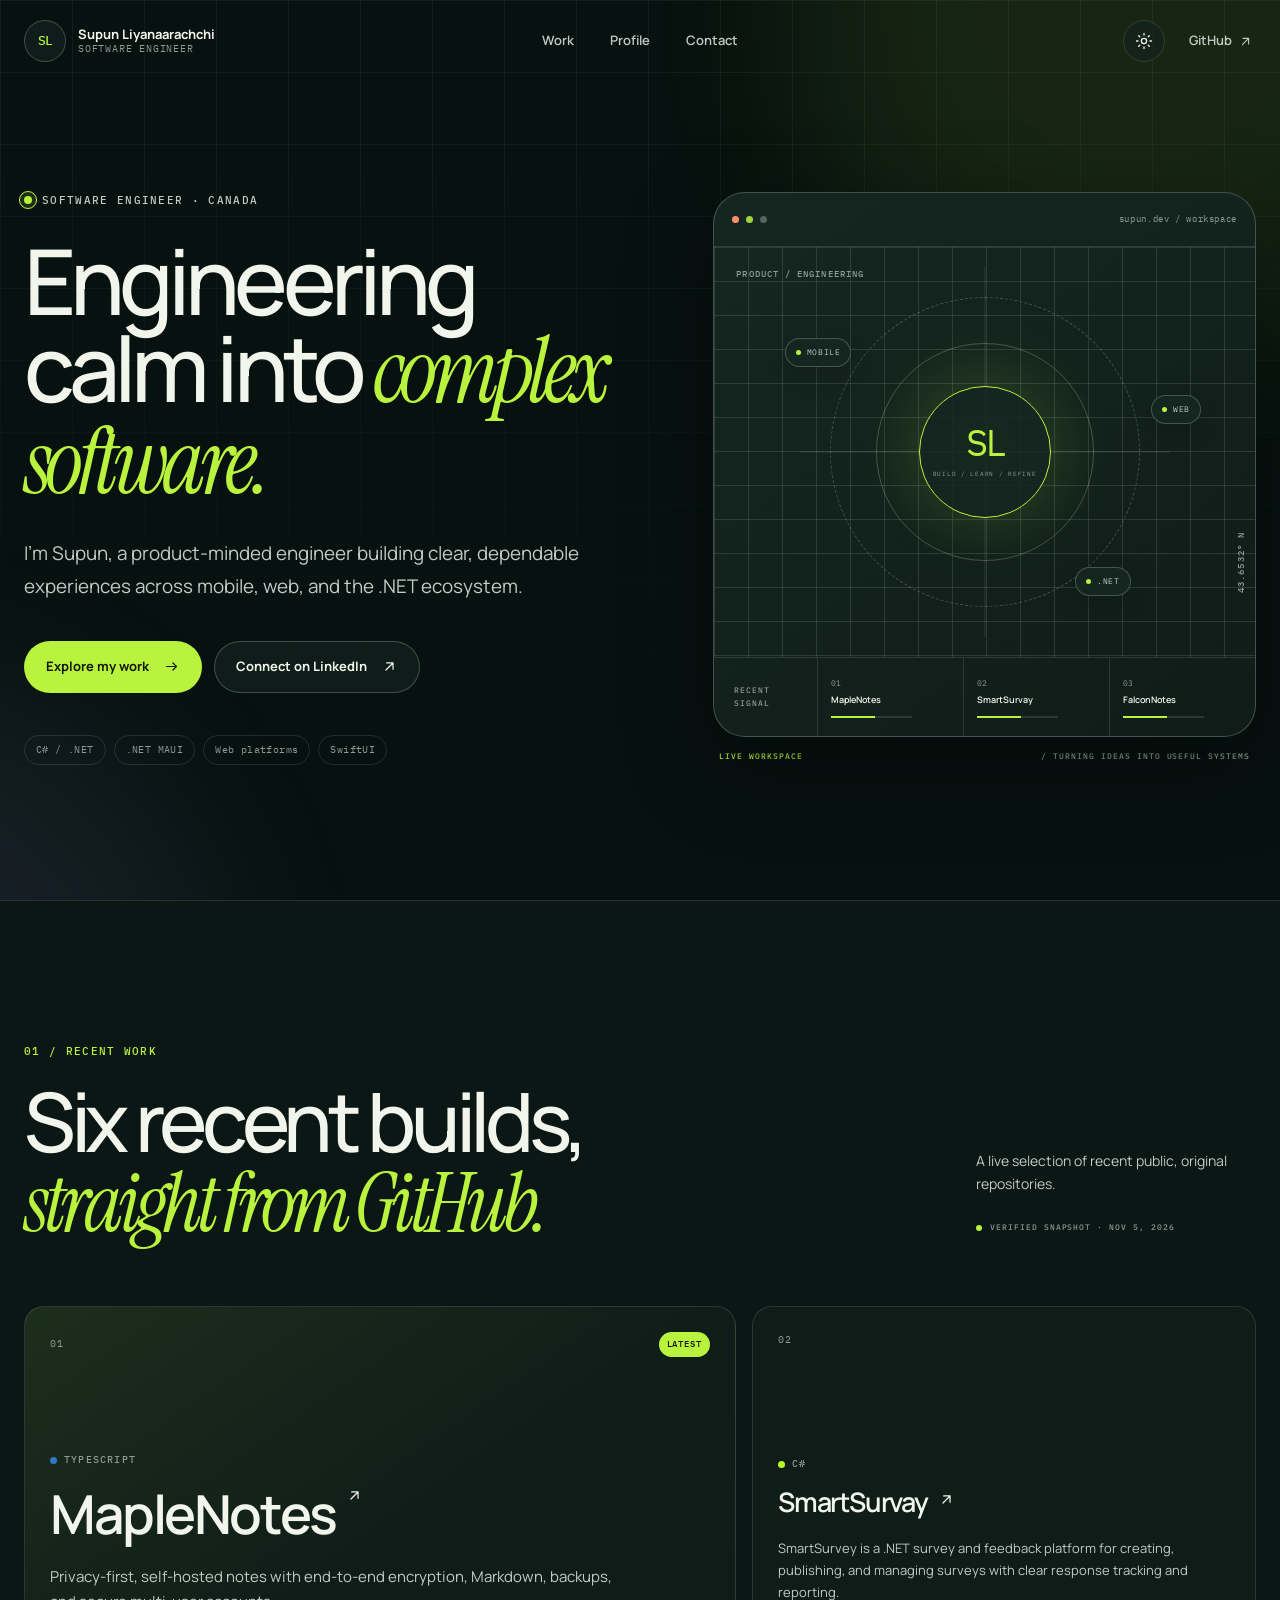
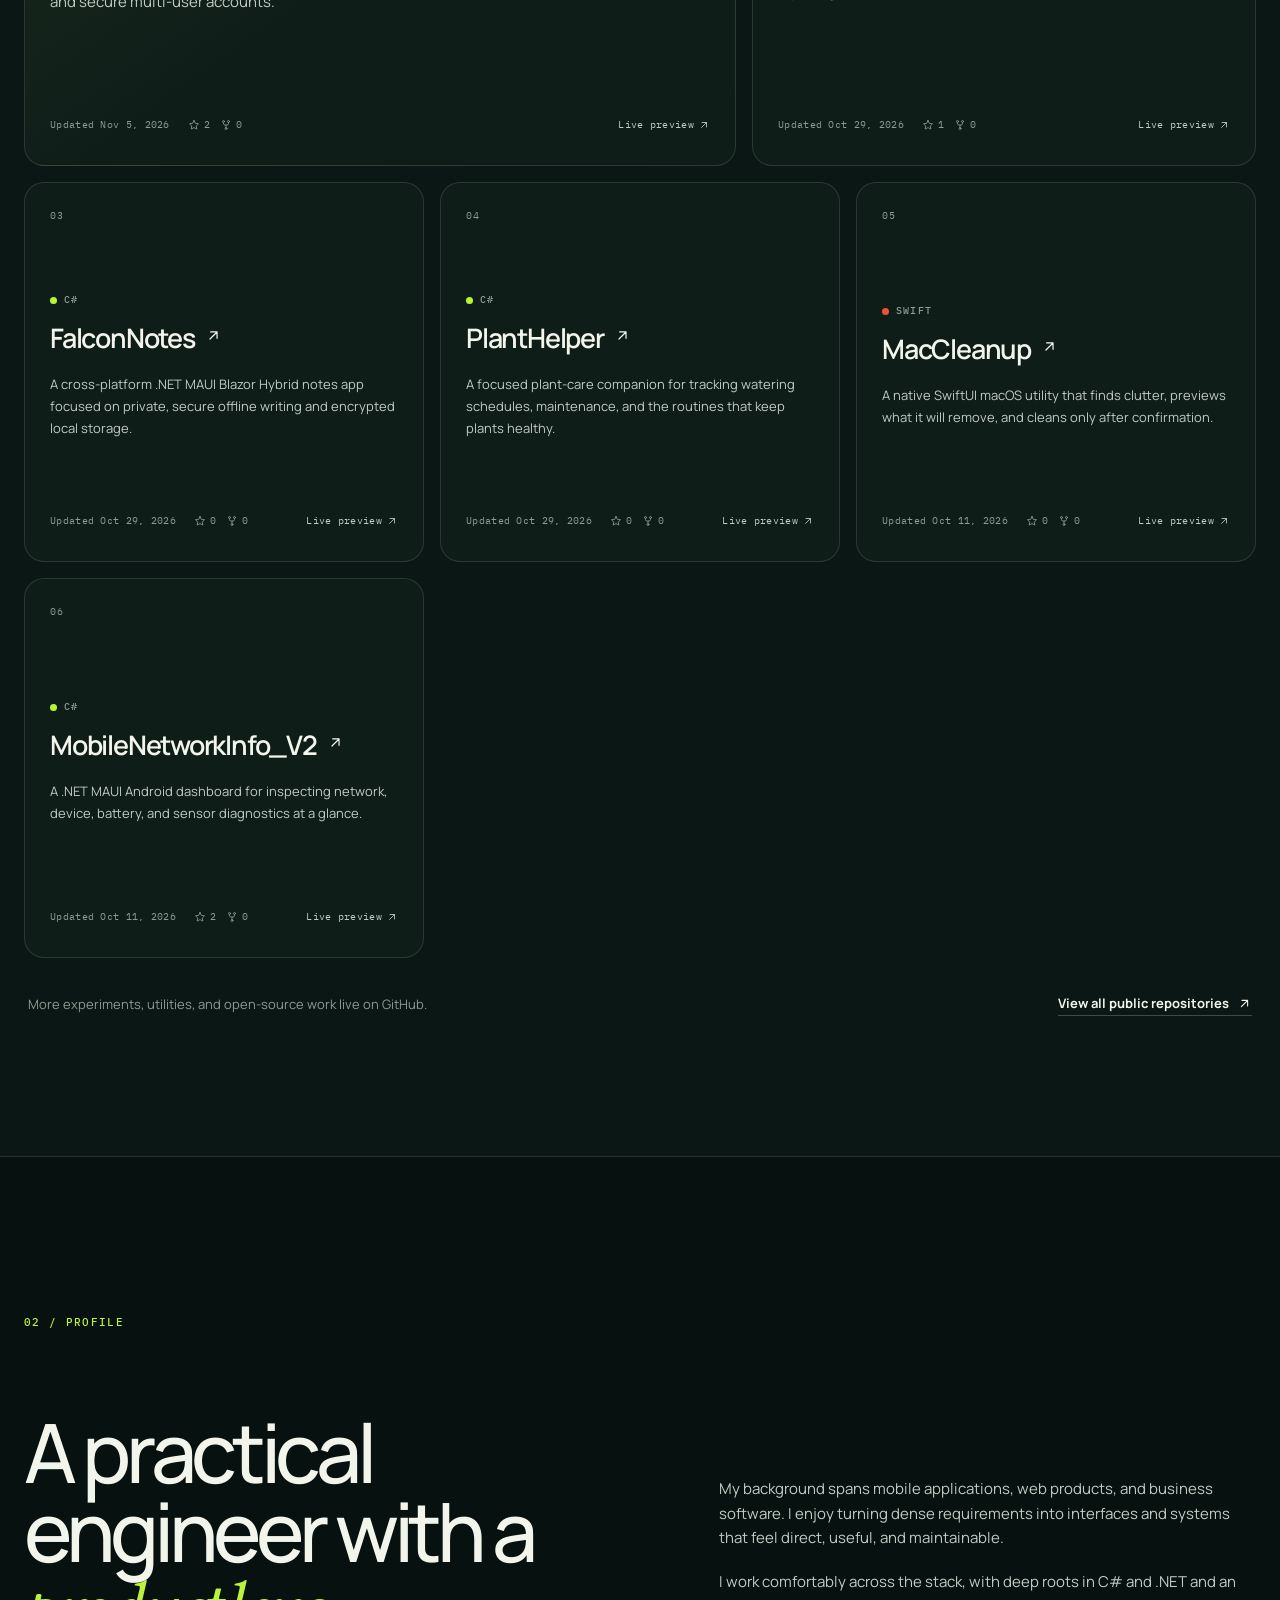
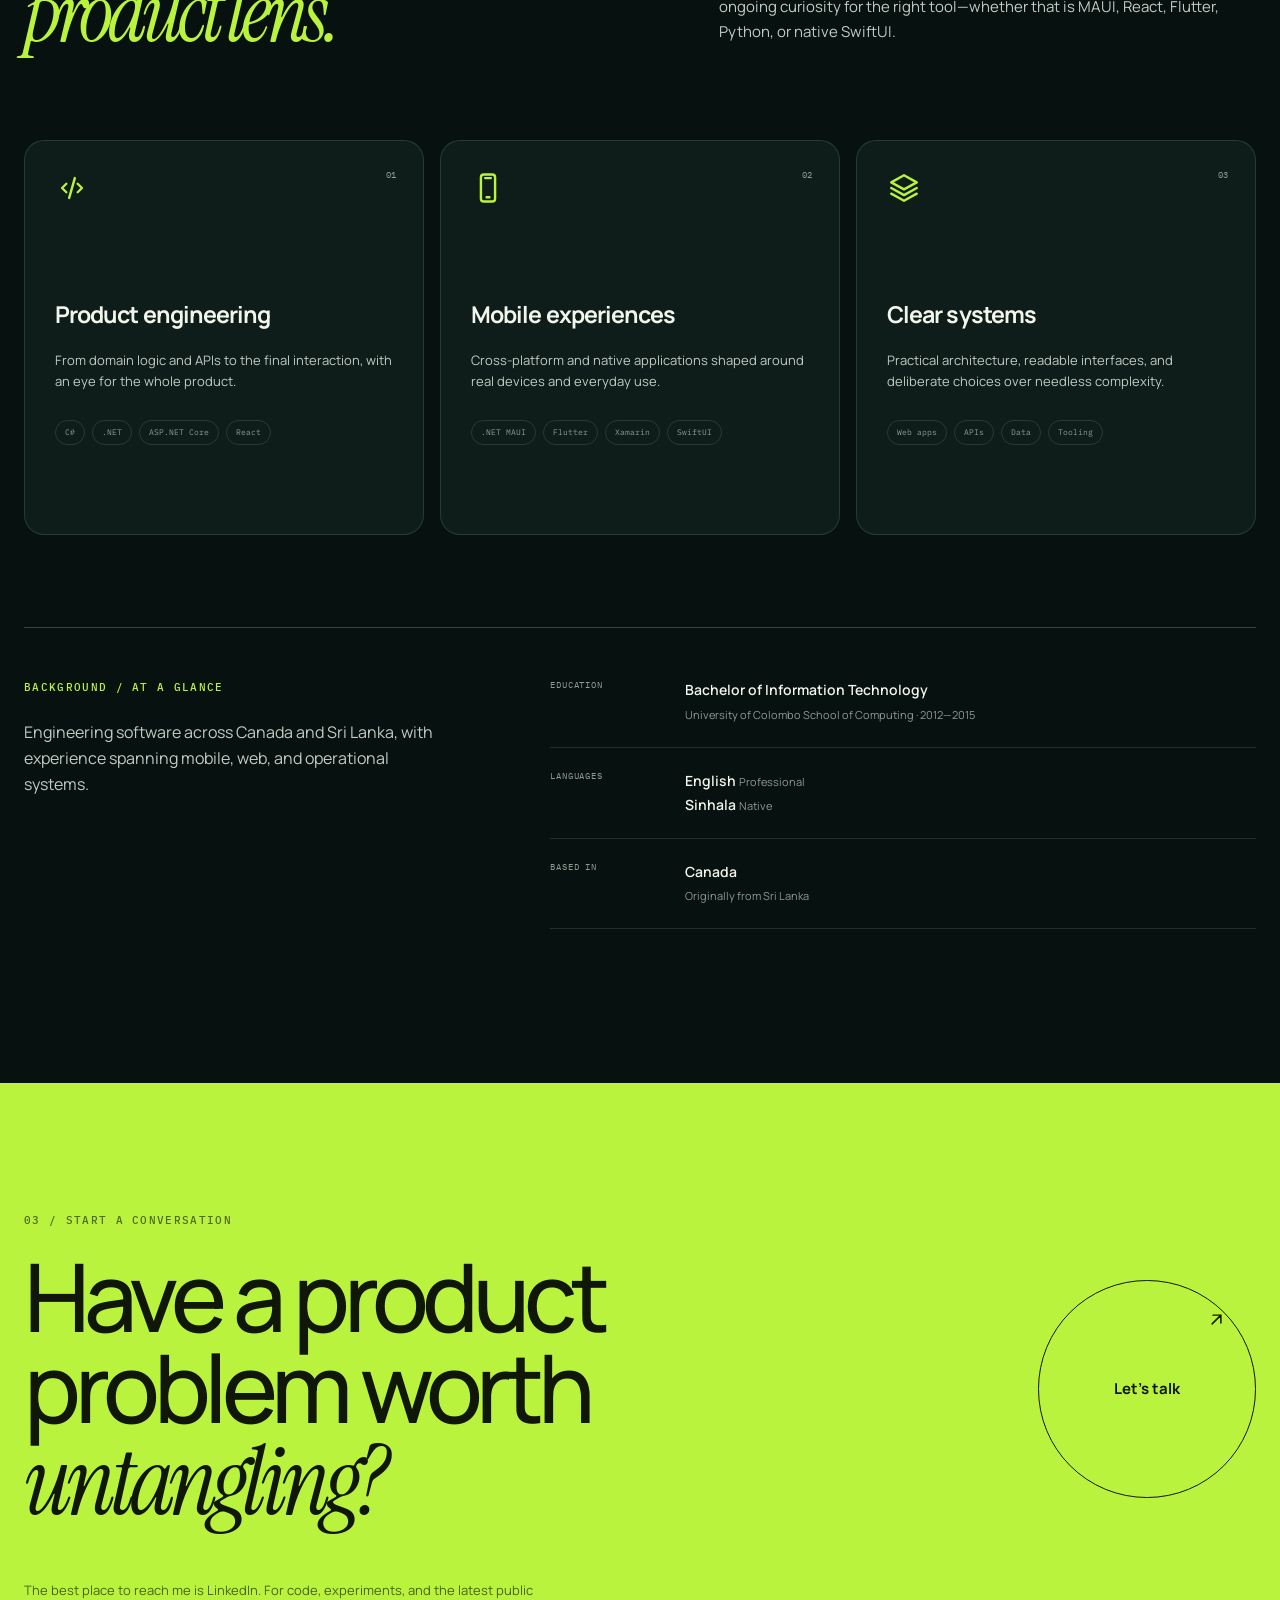
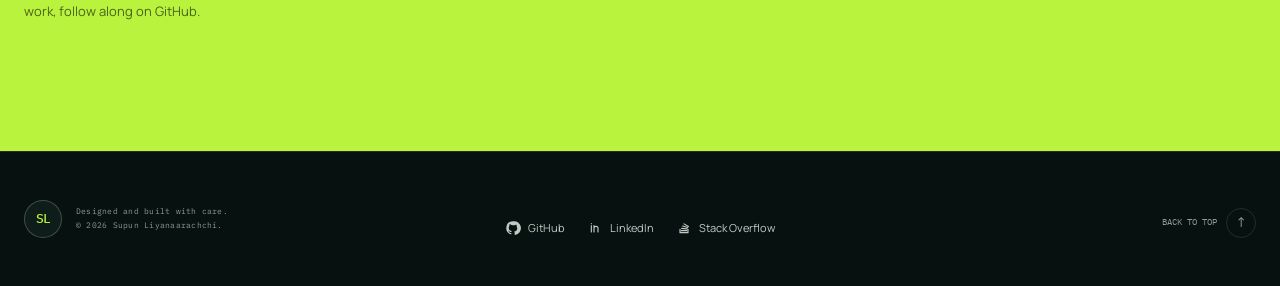
==== commit fea19ffa: "Refresh the project snapshot and site metadata (#2)" ====
--- a/index.html
+++ b/index.html
@@ -54,7 +54,7 @@
         "name": "Supun Liyanaarachchi — Software Engineer",
         "description": "Portfolio of Supun Liyanaarachchi, a software engineer building thoughtful mobile, web, and cross-platform products.",
         "inLanguage": "en",
-        "dateModified": "2026-10-31",
+        "dateModified": "2026-11-05",
         "mainEntity": {
             "@type": "Person",
             "@id": "https://supunsarachitha.github.io/#person",
@@ -156,9 +156,9 @@
                     </div>
                     <div class="signal-panel">
                         <p class="signal-panel__label">Recent signal</p>
-                        <div class="signal-item"><span>01</span><strong>SmartSurvay</strong><i></i></div>
-                        <div class="signal-item"><span>02</span><strong>FalconNotes</strong><i></i></div>
-                        <div class="signal-item"><span>03</span><strong>PlantHelper</strong><i></i></div>
+                        <div class="signal-item"><span>01</span><strong>MapleNotes</strong><i></i></div>
+                        <div class="signal-item"><span>02</span><strong>SmartSurvay</strong><i></i></div>
+                        <div class="signal-item"><span>03</span><strong>FalconNotes</strong><i></i></div>
                     </div>
                 </div>
                 <p class="visual-caption"><span>Live workspace</span> / turning ideas into useful systems</p>
@@ -174,49 +174,33 @@
                     </div>
                     <div class="section-heading__aside">
                         <p>A live selection of recent public, original repositories.</p>
-                        <p class="sync-status" aria-live="polite" data-repo-status><span></span> Verified snapshot · Oct 31, 2026</p>
+                        <p class="sync-status" aria-live="polite" data-repo-status><span></span> Verified snapshot · Nov 5, 2026</p>
                     </div>
                 </div>
 
                 <div class="repo-grid" data-repo-grid>
                     <article class="repo-card repo-card--feature" data-reveal>
                         <div class="repo-card__top"><span class="repo-index">01</span><span class="repo-badge">Latest</span></div>
-                        <div class="repo-card__body">
-                            <p class="repo-language"><span style="--language-color:#b8f529"></span>C#</p>
-                            <h3><a href="https://github.com/supunsarachitha/SmartSurvay" target="_blank" rel="noreferrer">SmartSurvay<svg><use href="#icon-arrow-up-right"/></svg></a></h3>
-                            <p>SmartSurvey is a .NET survey and feedback platform for creating, publishing, and managing surveys with clear response tracking and reporting.</p>
-                        </div>
-                        <div class="repo-card__footer">
-                            <time datetime="2026-10-29T20:13:28Z">Updated Oct 29, 2026</time>
-                            <div class="repo-stats"><span aria-label="1 star"><svg><use href="#icon-star"/></svg>1</span><span aria-label="0 forks"><svg><use href="#icon-fork"/></svg>0</span></div>
-                            <a class="repo-demo" href="https://supunsarachitha.github.io/SmartSurvay/" target="_blank" rel="noreferrer">Live preview<svg><use href="#icon-arrow-up-right"/></svg></a>
-                        </div>
+                        <div class="repo-card__body"><p class="repo-language"><span style="--language-color:#3178c6"></span>TypeScript</p><h3><a href="https://github.com/supunsarachitha/MapleNotes" target="_blank" rel="noreferrer">MapleNotes<svg><use href="#icon-arrow-up-right"/></svg></a></h3><p>Privacy-first, self-hosted notes with end-to-end encryption, Markdown, backups, and secure multi-user accounts.</p></div>
+                        <div class="repo-card__footer"><time datetime="2026-11-05T13:27:35Z">Updated Nov 5, 2026</time><div class="repo-stats"><span aria-label="2 stars"><svg><use href="#icon-star"/></svg>2</span><span aria-label="0 forks"><svg><use href="#icon-fork"/></svg>0</span></div><a class="repo-demo" href="https://supunsarachitha.github.io/MapleNotes/" target="_blank" rel="noreferrer">Live preview<svg><use href="#icon-arrow-up-right"/></svg></a></div>
                     </article>
 
                     <article class="repo-card repo-card--secondary" data-reveal>
                         <div class="repo-card__top"><span class="repo-index">02</span></div>
-                        <div class="repo-card__body">
-                            <p class="repo-language"><span style="--language-color:#b8f529"></span>C#</p>
-                            <h3><a href="https://github.com/supunsarachitha/FalconNotes" target="_blank" rel="noreferrer">FalconNotes<svg><use href="#icon-arrow-up-right"/></svg></a></h3>
-                            <p>A cross-platform .NET MAUI Blazor Hybrid notes app focused on private, secure offline writing and encrypted local storage.</p>
-                        </div>
-                        <div class="repo-card__footer">
-                            <time datetime="2026-10-29T19:43:05Z">Updated Oct 29, 2026</time>
-                            <div class="repo-stats"><span aria-label="0 stars"><svg><use href="#icon-star"/></svg>0</span><span aria-label="0 forks"><svg><use href="#icon-fork"/></svg>0</span></div>
-                            <a class="repo-demo" href="https://supunsarachitha.github.io/FalconNotes/" target="_blank" rel="noreferrer">Live preview<svg><use href="#icon-arrow-up-right"/></svg></a>
-                        </div>
+                        <div class="repo-card__body"><p class="repo-language"><span style="--language-color:#b8f529"></span>C#</p><h3><a href="https://github.com/supunsarachitha/SmartSurvay" target="_blank" rel="noreferrer">SmartSurvay<svg><use href="#icon-arrow-up-right"/></svg></a></h3><p>SmartSurvey is a .NET survey and feedback platform for creating, publishing, and managing surveys with clear response tracking and reporting.</p></div>
+                        <div class="repo-card__footer"><time datetime="2026-10-29T20:13:28Z">Updated Oct 29, 2026</time><div class="repo-stats"><span aria-label="1 star"><svg><use href="#icon-star"/></svg>1</span><span aria-label="0 forks"><svg><use href="#icon-fork"/></svg>0</span></div><a class="repo-demo" href="https://supunsarachitha.github.io/SmartSurvay/" target="_blank" rel="noreferrer">Live preview<svg><use href="#icon-arrow-up-right"/></svg></a></div>
                     </article>
 
                     <article class="repo-card" data-reveal>
                         <div class="repo-card__top"><span class="repo-index">03</span></div>
+                        <div class="repo-card__body"><p class="repo-language"><span style="--language-color:#b8f529"></span>C#</p><h3><a href="https://github.com/supunsarachitha/FalconNotes" target="_blank" rel="noreferrer">FalconNotes<svg><use href="#icon-arrow-up-right"/></svg></a></h3><p>A cross-platform .NET MAUI Blazor Hybrid notes app focused on private, secure offline writing and encrypted local storage.</p></div>
+                        <div class="repo-card__footer"><time datetime="2026-10-29T19:43:05Z">Updated Oct 29, 2026</time><div class="repo-stats"><span aria-label="0 stars"><svg><use href="#icon-star"/></svg>0</span><span aria-label="0 forks"><svg><use href="#icon-fork"/></svg>0</span></div><a class="repo-demo" href="https://supunsarachitha.github.io/FalconNotes/" target="_blank" rel="noreferrer">Live preview<svg><use href="#icon-arrow-up-right"/></svg></a></div>
+                    </article>
+
+                    <article class="repo-card" data-reveal>
+                        <div class="repo-card__top"><span class="repo-index">04</span></div>
                         <div class="repo-card__body"><p class="repo-language"><span style="--language-color:#b8f529"></span>C#</p><h3><a href="https://github.com/supunsarachitha/PlantHelper" target="_blank" rel="noreferrer">PlantHelper<svg><use href="#icon-arrow-up-right"/></svg></a></h3><p>A focused plant-care companion for tracking watering schedules, maintenance, and the routines that keep plants healthy.</p></div>
                         <div class="repo-card__footer"><time datetime="2026-10-29T14:58:09Z">Updated Oct 29, 2026</time><div class="repo-stats"><span aria-label="0 stars"><svg><use href="#icon-star"/></svg>0</span><span aria-label="0 forks"><svg><use href="#icon-fork"/></svg>0</span></div><a class="repo-demo" href="https://supunsarachitha.github.io/PlantHelper/" target="_blank" rel="noreferrer">Live preview<svg><use href="#icon-arrow-up-right"/></svg></a></div>
-                    </article>
-
-                    <article class="repo-card" data-reveal>
-                        <div class="repo-card__top"><span class="repo-index">04</span></div>
-                        <div class="repo-card__body"><p class="repo-language"><span style="--language-color:#b8f529"></span>C#</p><h3><a href="https://github.com/supunsarachitha/MapleNotes" target="_blank" rel="noreferrer">MapleNotes<svg><use href="#icon-arrow-up-right"/></svg></a></h3><p>Privacy-first, self-hosted notes with end-to-end encryption, Markdown, backups, and secure multi-user accounts.</p></div>
-                        <div class="repo-card__footer"><time datetime="2026-10-29T14:58:03Z">Updated Oct 29, 2026</time><div class="repo-stats"><span aria-label="2 stars"><svg><use href="#icon-star"/></svg>2</span><span aria-label="0 forks"><svg><use href="#icon-fork"/></svg>0</span></div><a class="repo-demo" href="https://supunsarachitha.github.io/MapleNotes/" target="_blank" rel="noreferrer">Live preview<svg><use href="#icon-arrow-up-right"/></svg></a></div>
                     </article>
 
                     <article class="repo-card" data-reveal>
